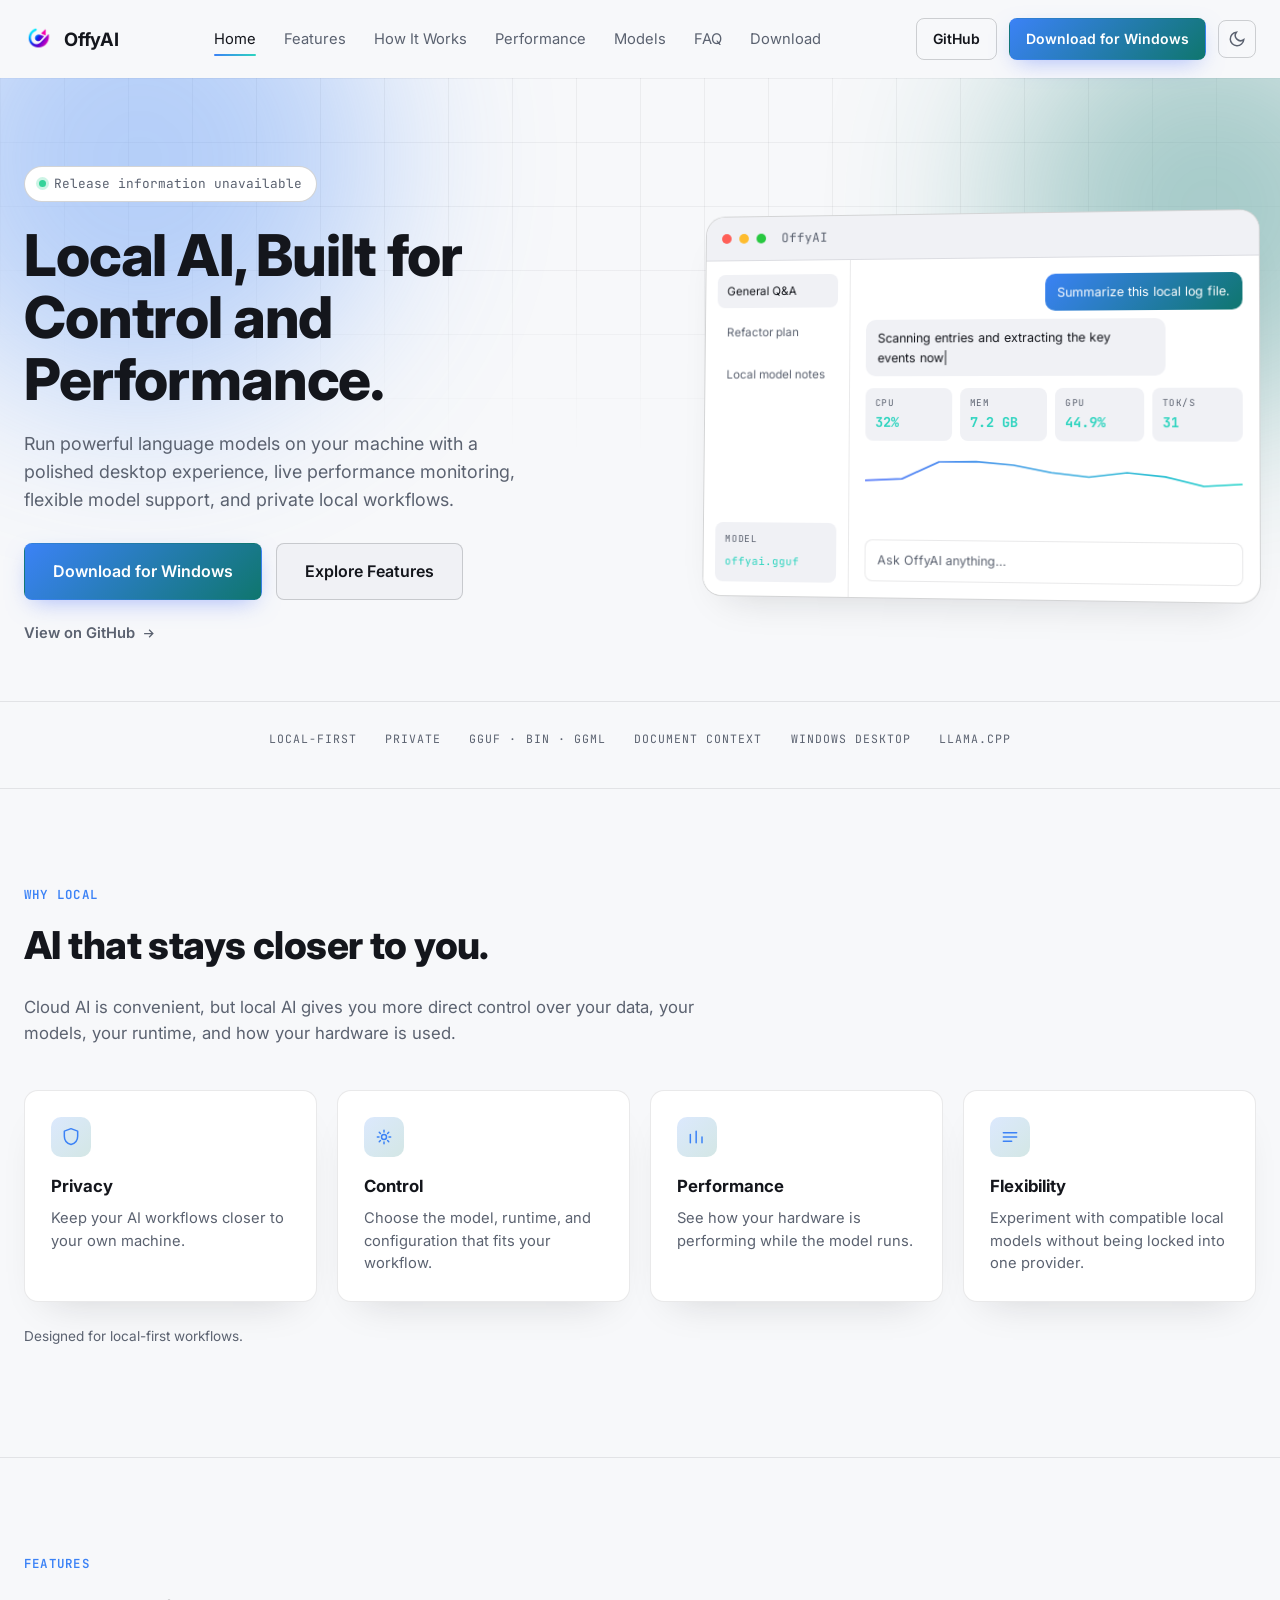
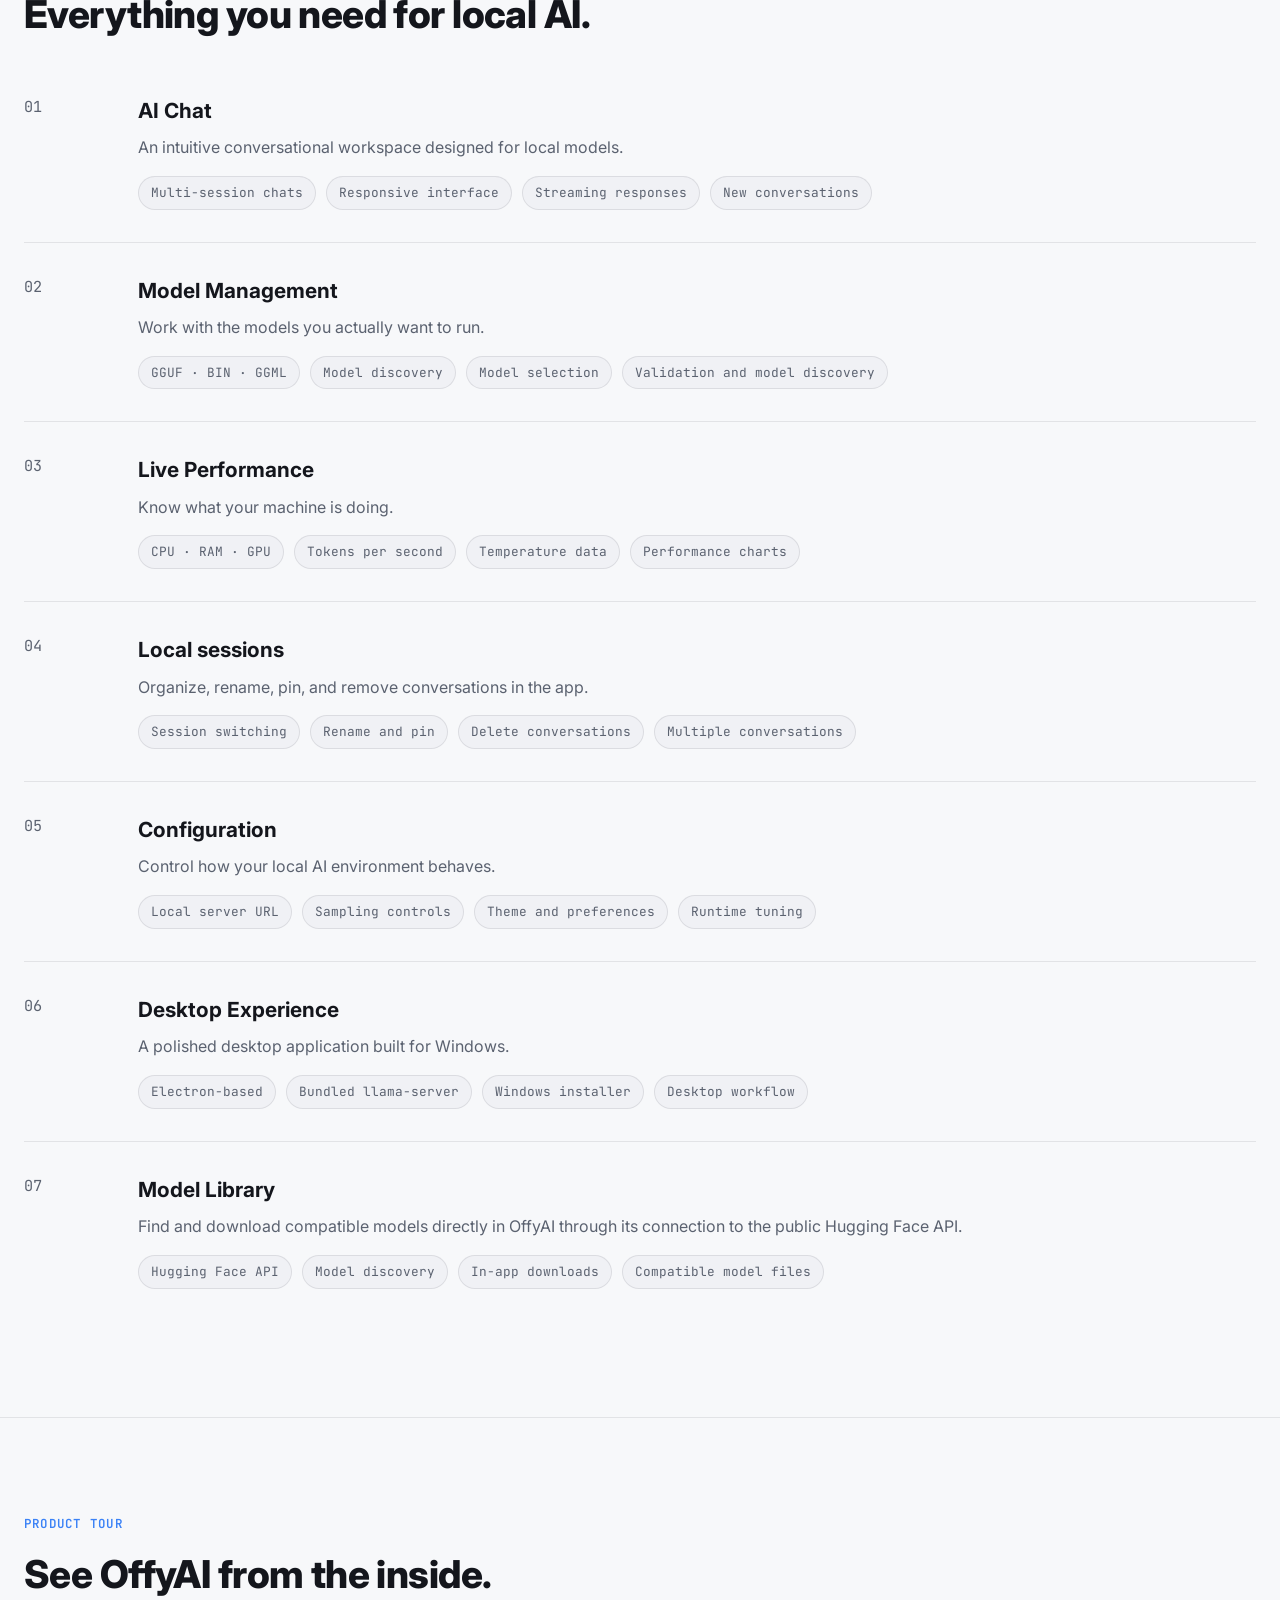
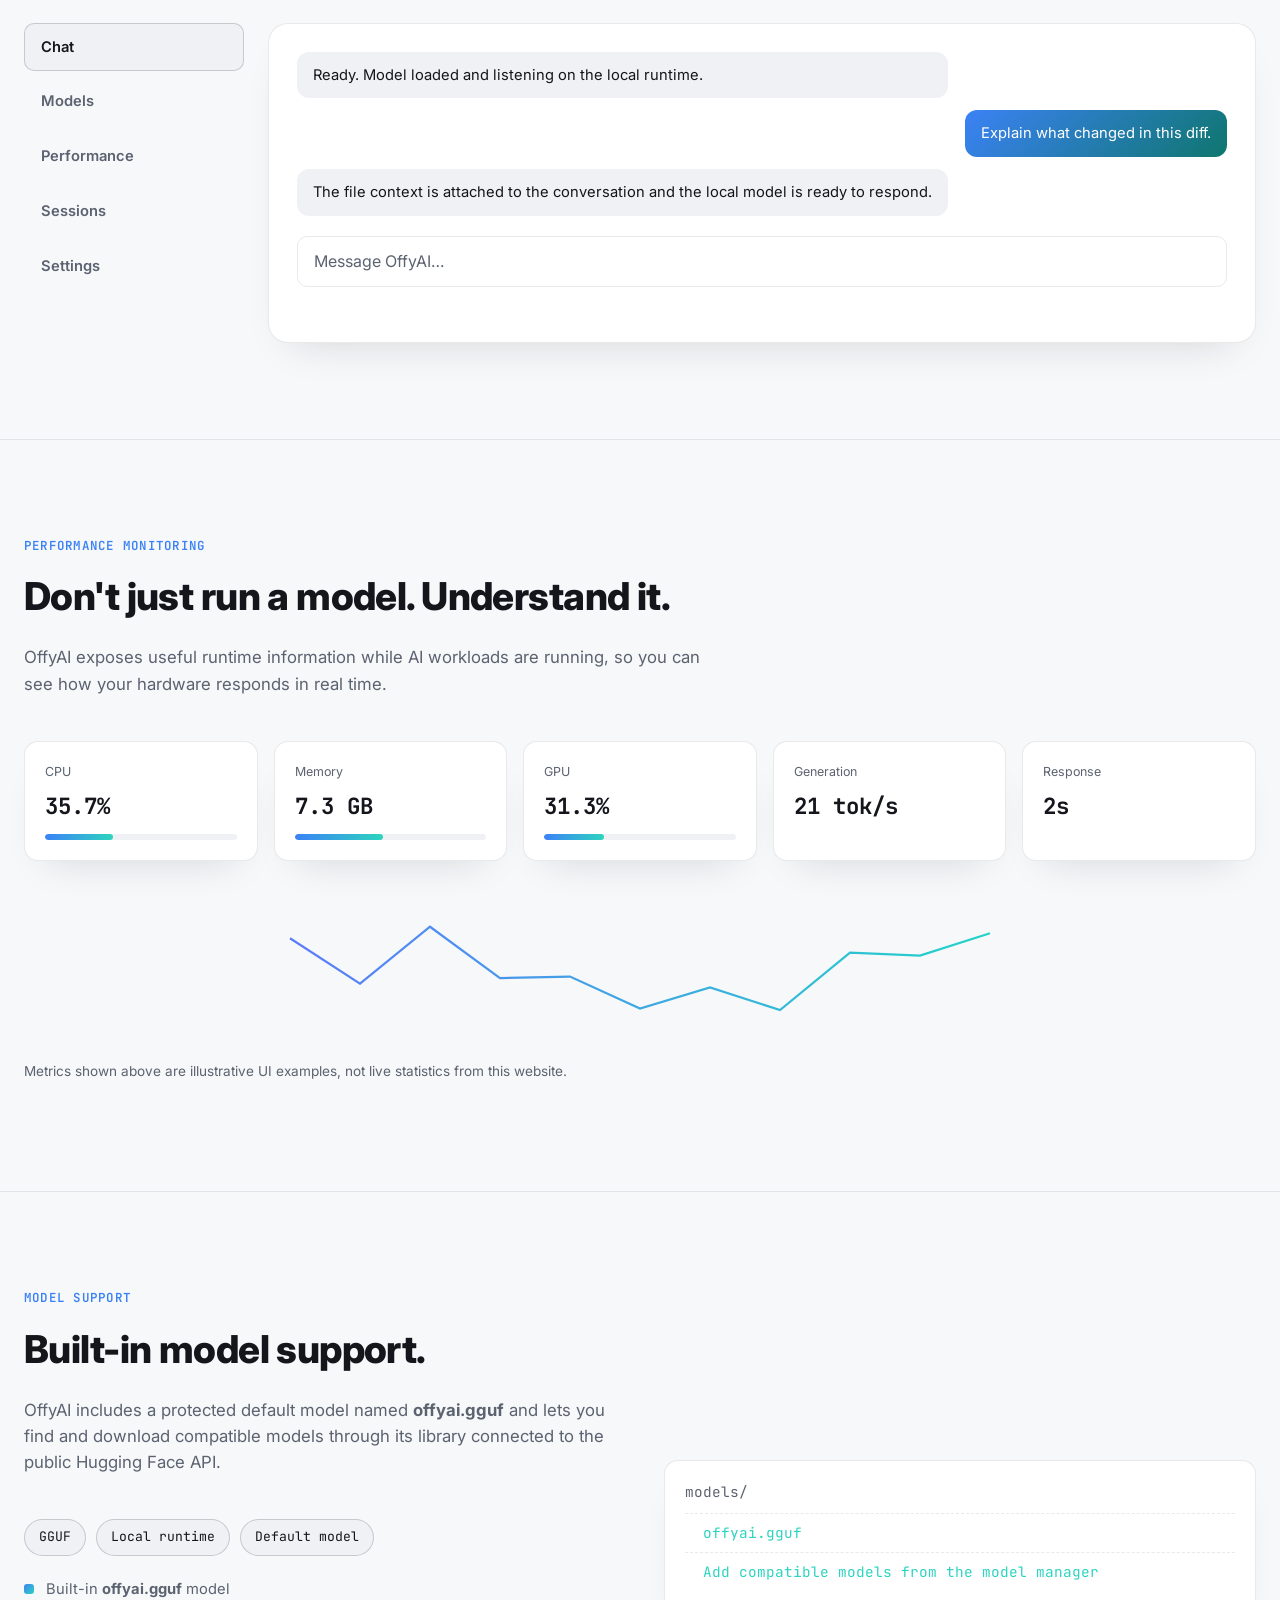
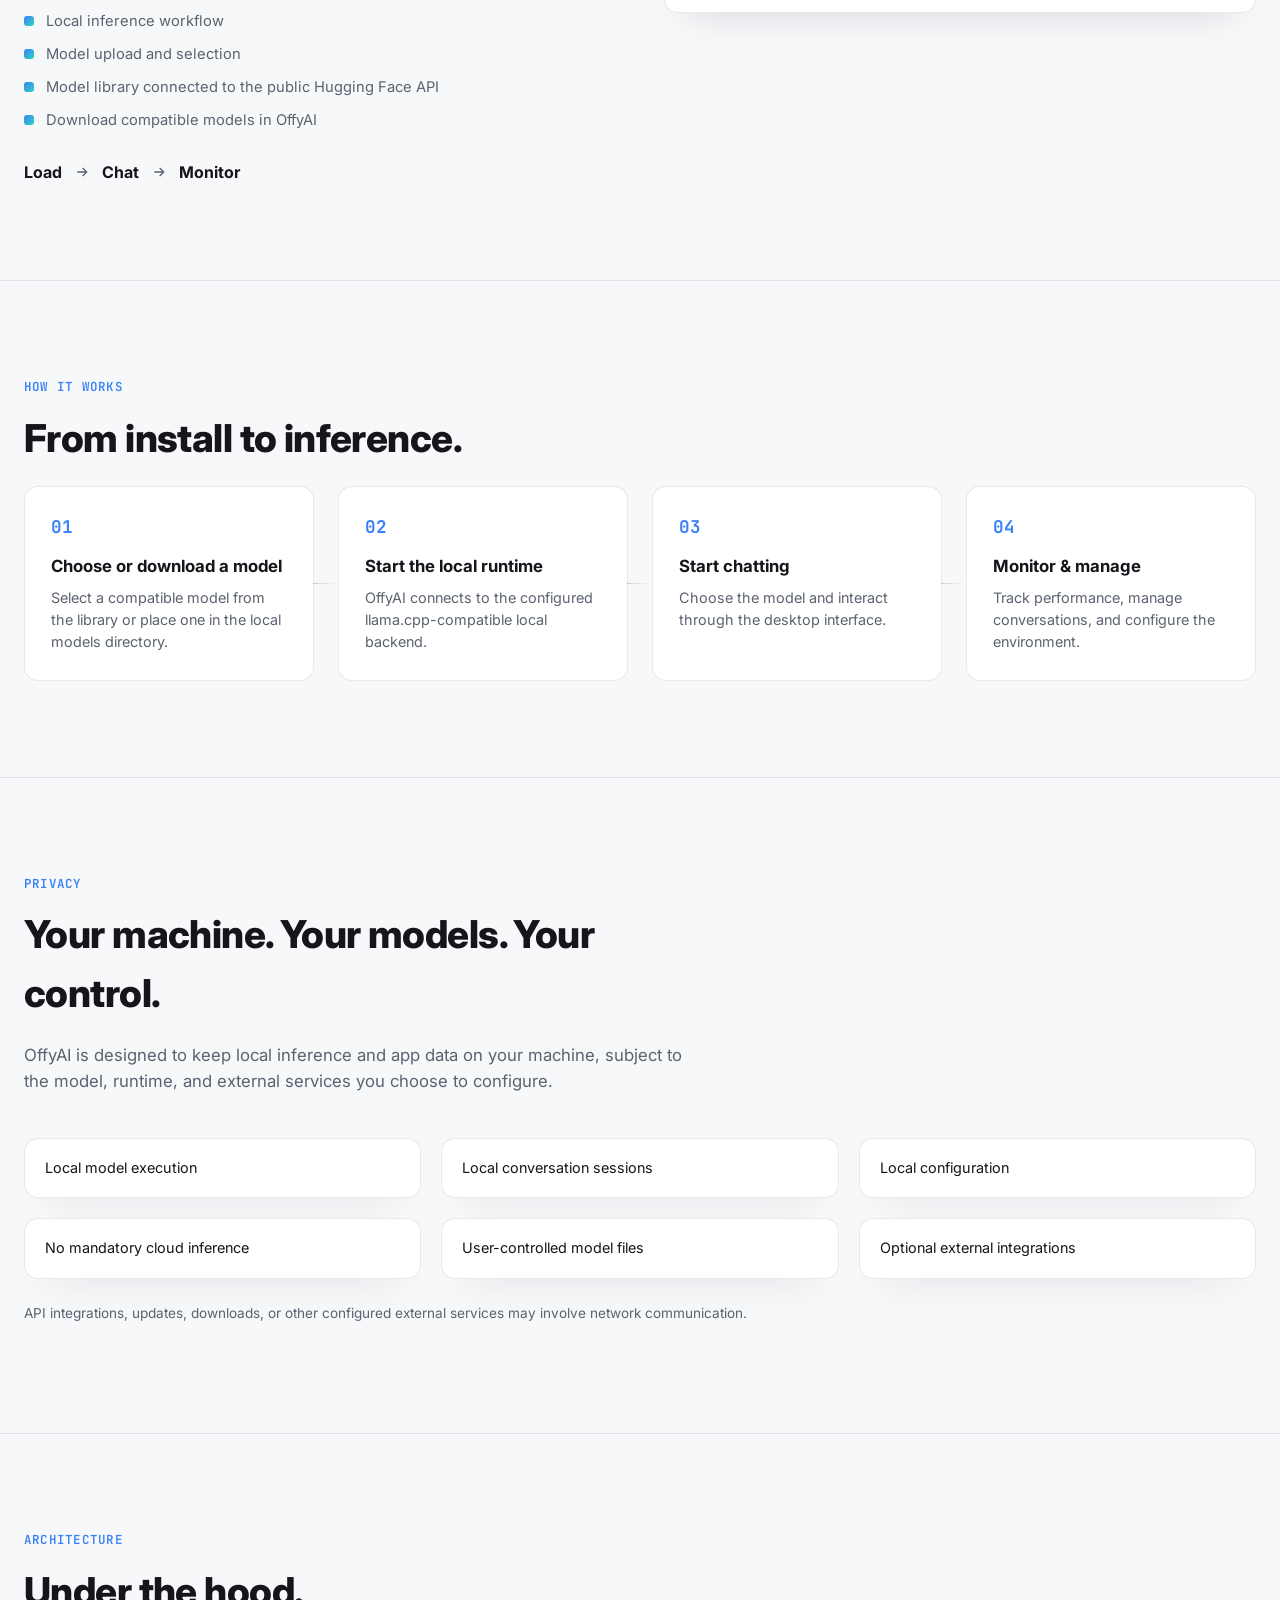
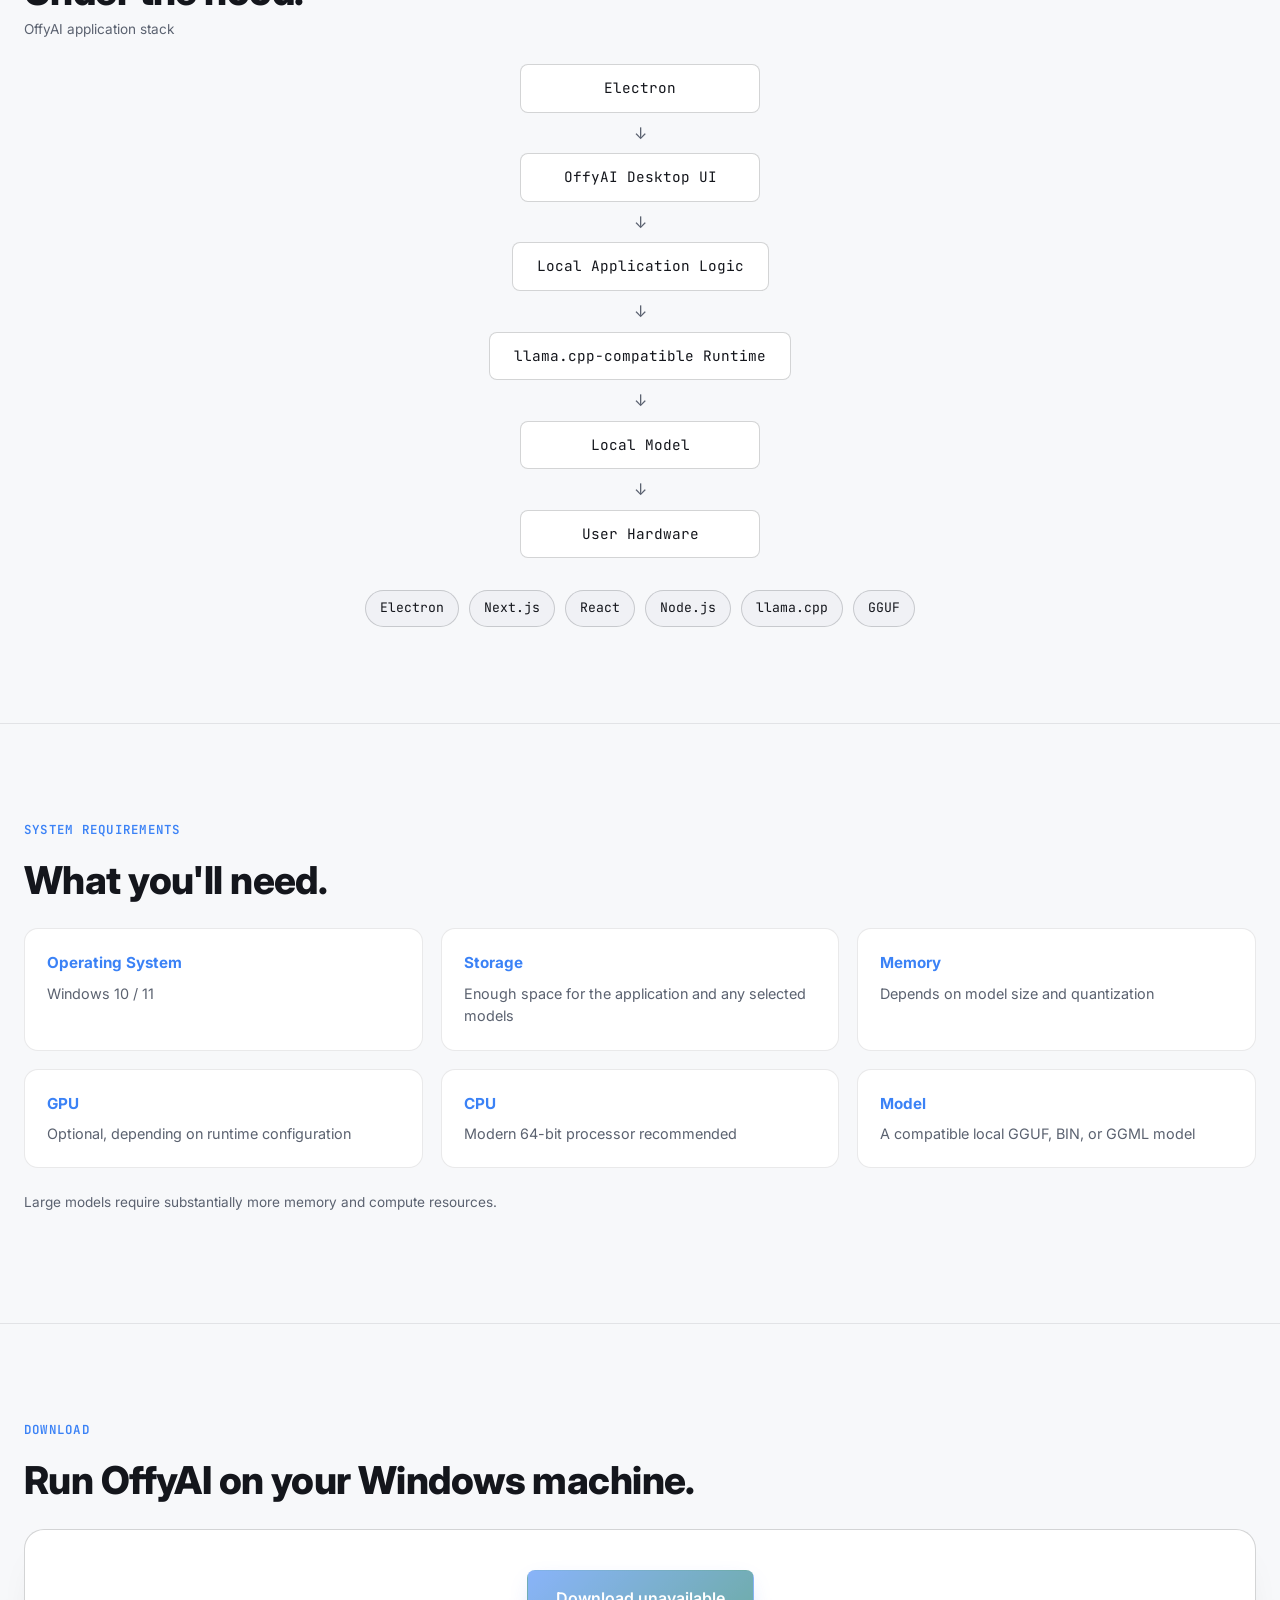
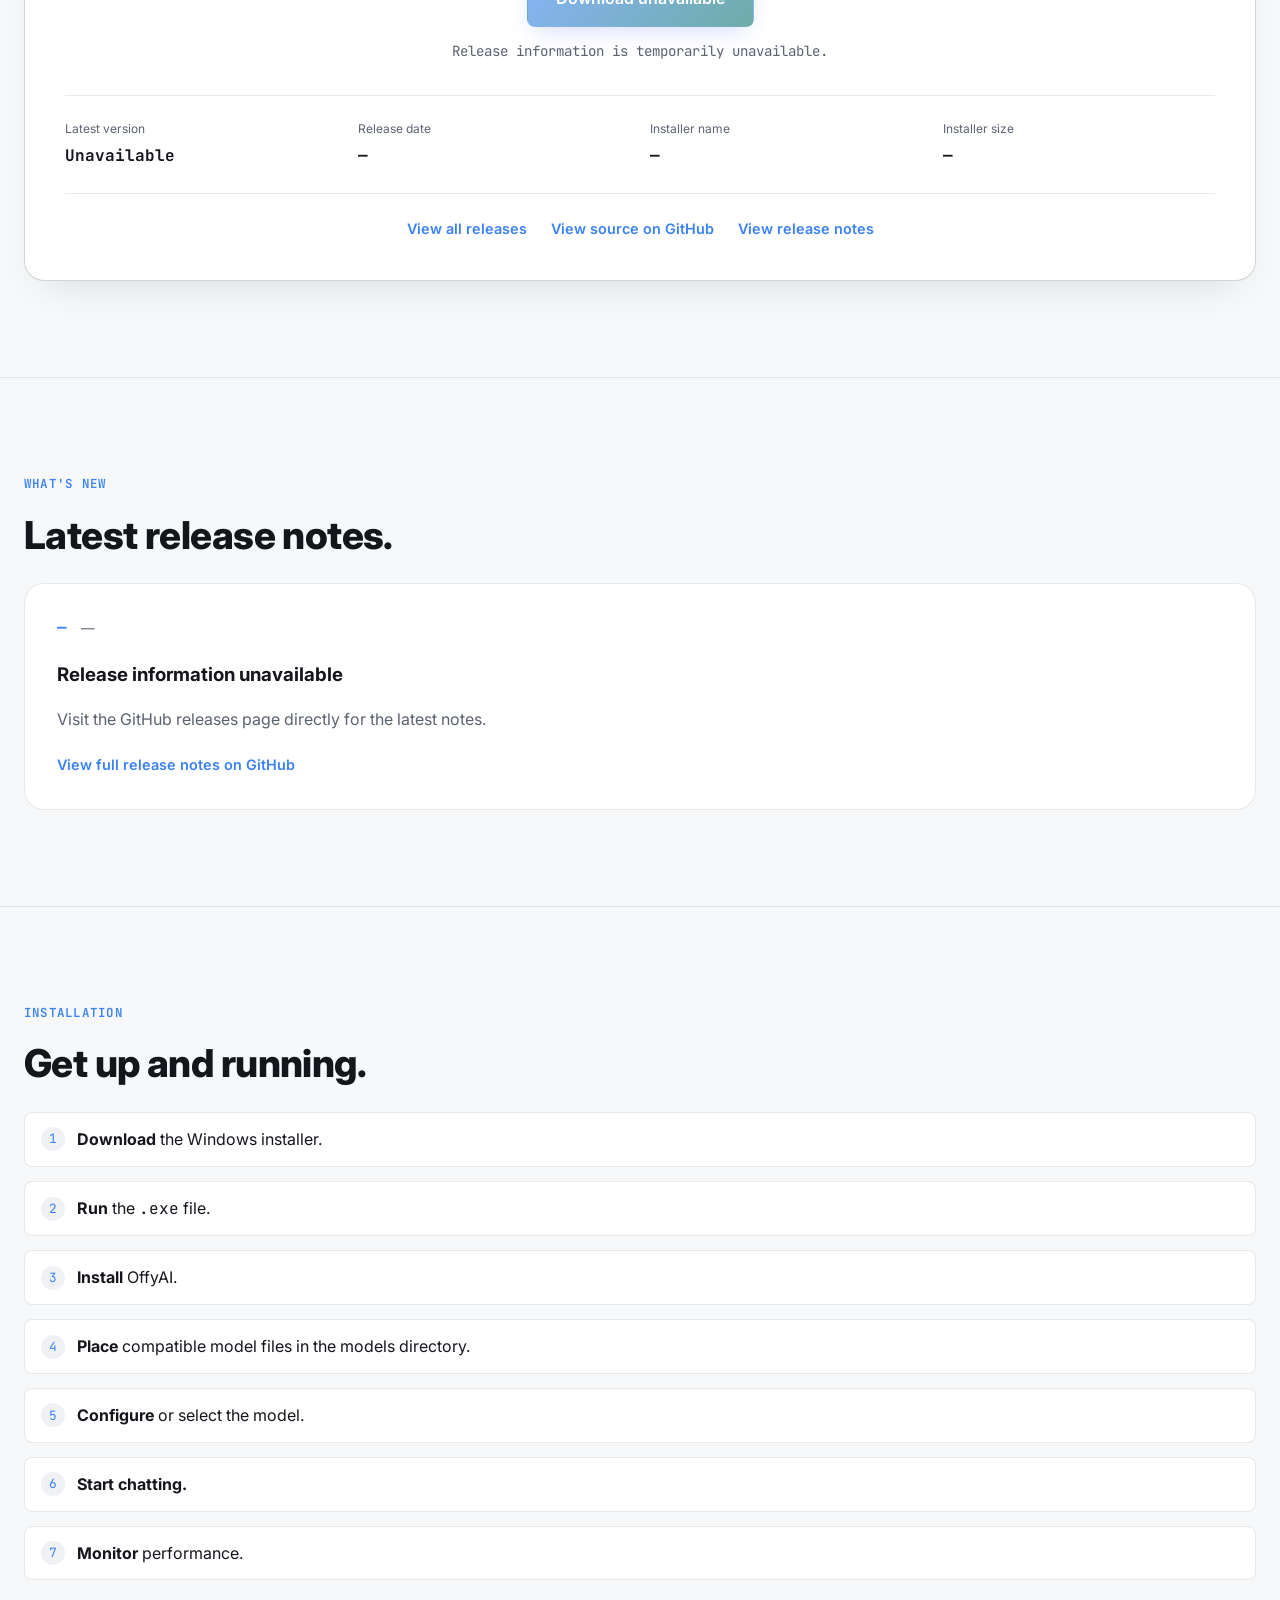
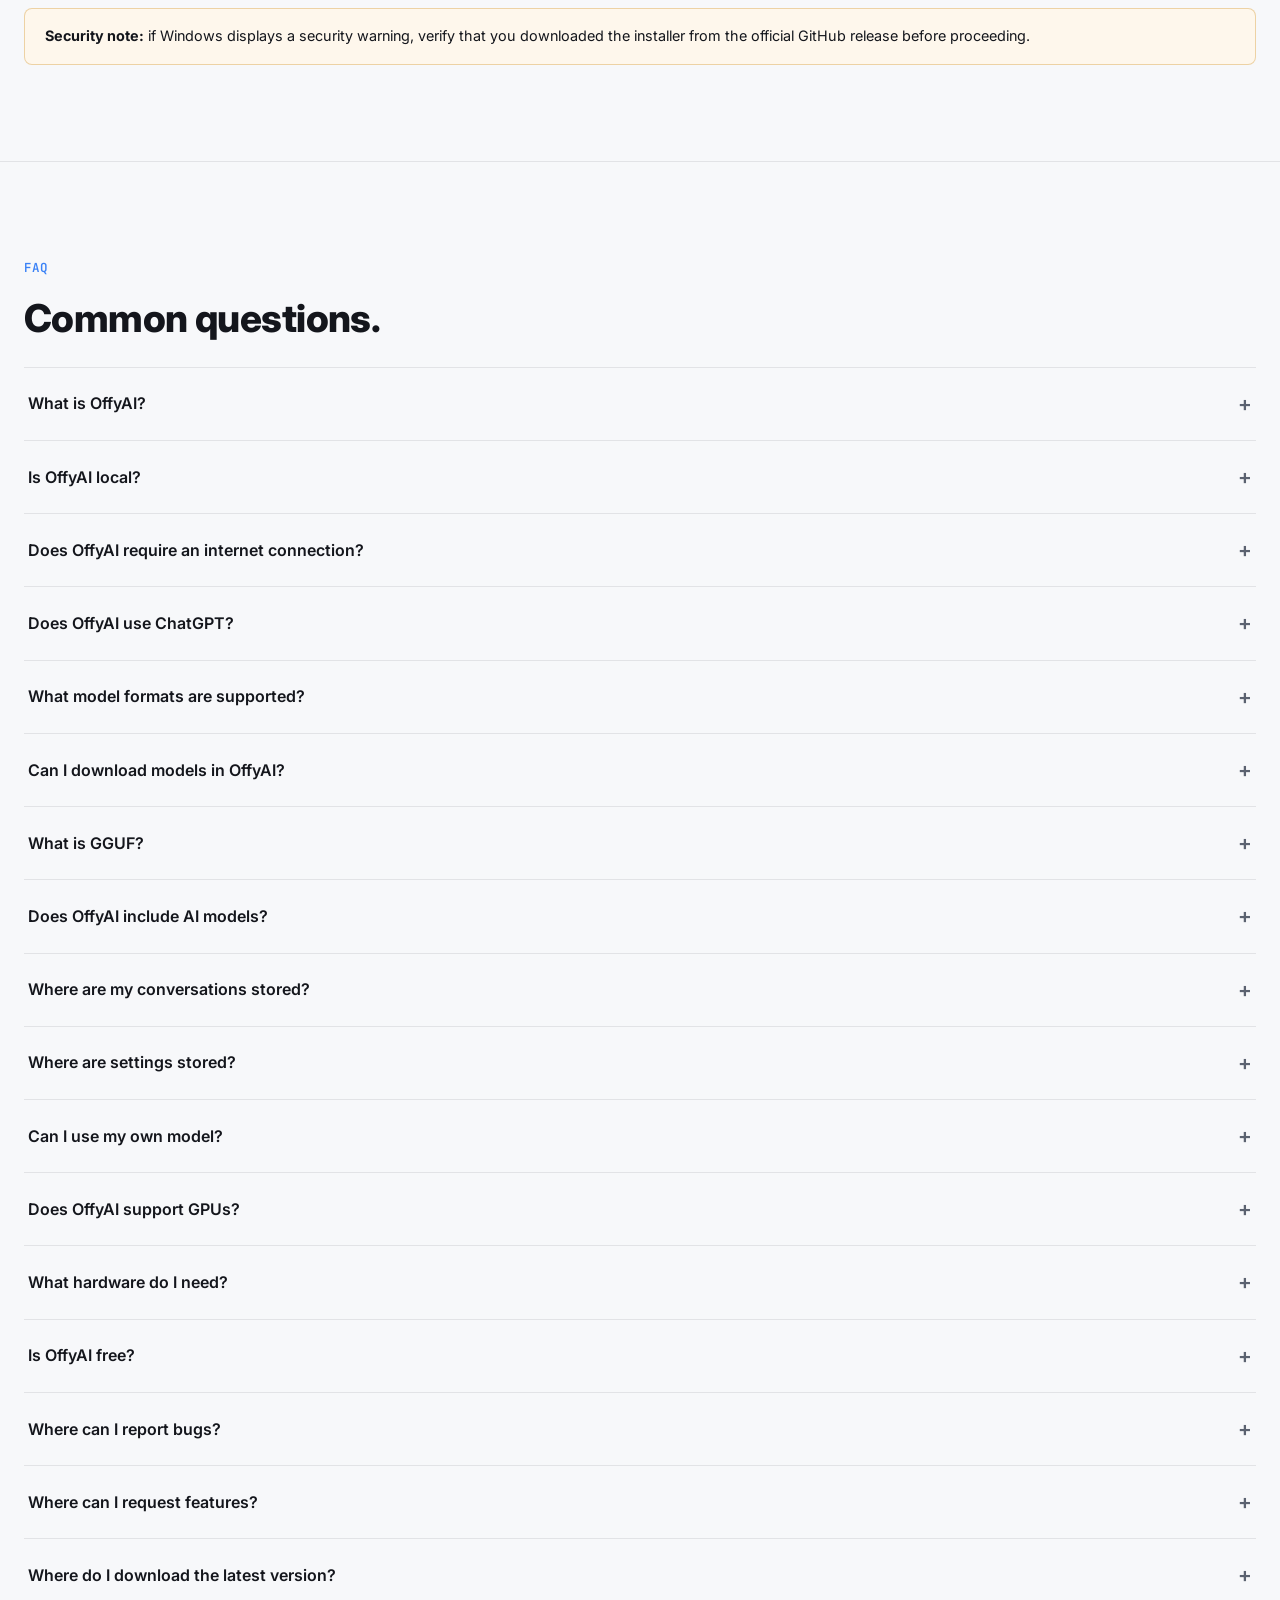
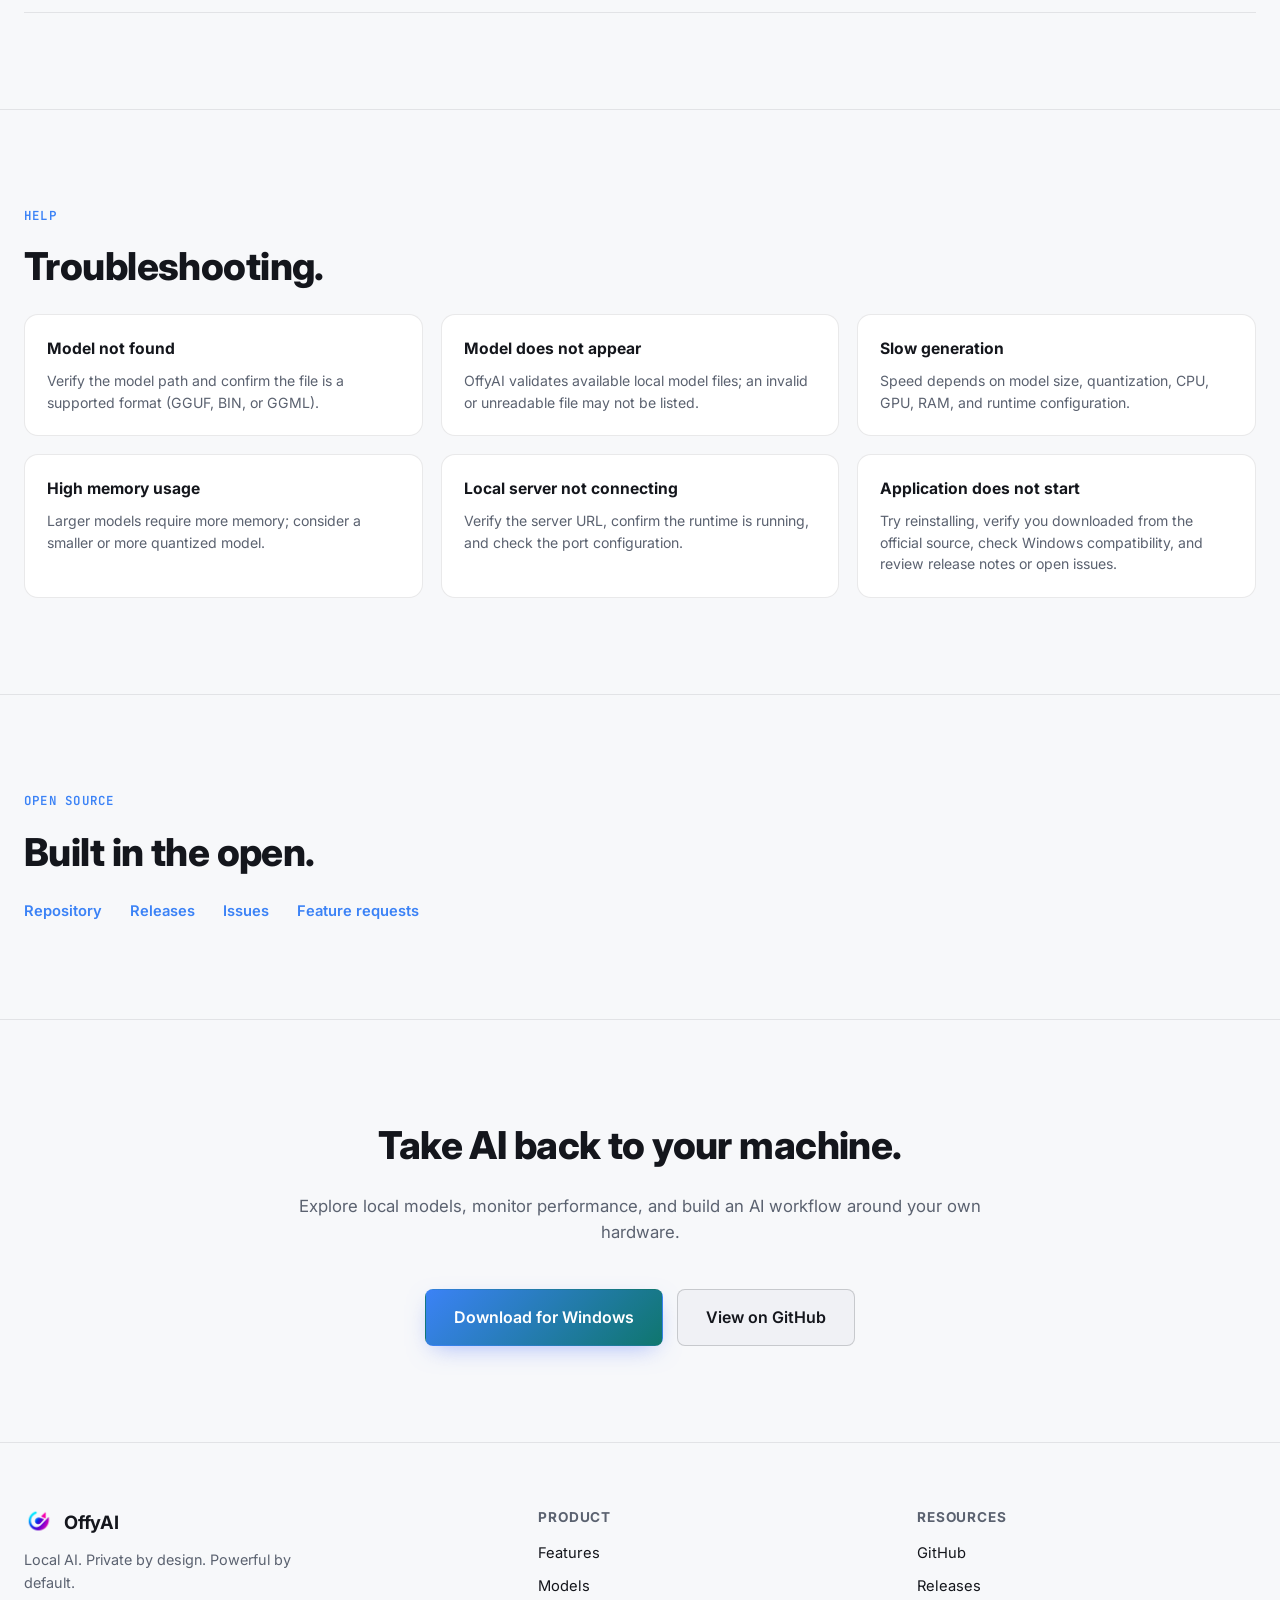
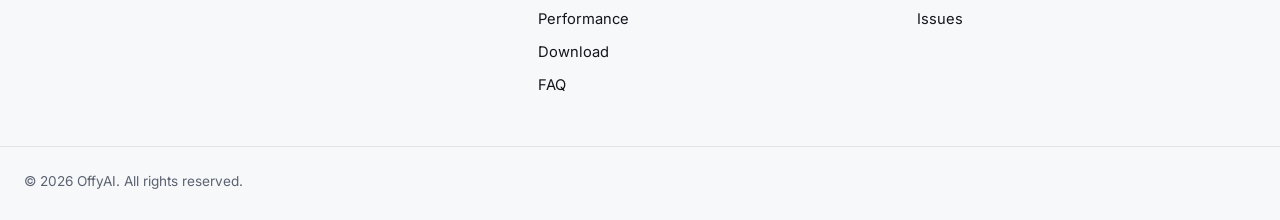
==== index.html @ cd6a5b53 "final commit for v1.1.1" ====
<!DOCTYPE html>
<html lang="en">
<head>
<meta charset="UTF-8">
<meta name="viewport" content="width=device-width, initial-scale=1.0">
<title>OffyAI 1.1.1 — Local AI Desktop App for Windows</title>
<meta name="description" content="OffyAI 1.1.1 is a local-first Windows desktop app for chatting with compatible local models, downloading models through its library connected to the public Hugging Face API, and monitoring hardware performance.">
<meta name="keywords" content="OffyAI, local AI desktop app, Windows AI assistant, local LLM, GGUF models, llama.cpp desktop app, offline AI assistant, private AI assistant, run LLM locally, local ChatGPT alternative, AI model manager, local AI assistant">
<meta name="author" content="OffyAI">
<meta name="robots" content="index, follow">
<link rel="canonical" href="https://bharat-poojari.github.io/offyai/">
<meta name="theme-color" content="#0a0b0f">
<link rel="icon" type="image/png" href="offyai.png">

<meta property="og:title" content="OffyAI 1.1.1 — Local AI Desktop App for Windows">
<meta property="og:description" content="Chat with compatible local models, manage model files, add document context, and monitor your hardware from a focused Windows desktop app.">
<meta property="og:type" content="website">
<meta property="og:url" content="https://bharat-poojari.github.io/offyai/">
<meta property="og:image" content="https://bharat-poojari.github.io/offyai/assets/images/og-image.svg">

<meta name="twitter:card" content="summary_large_image">
<meta name="twitter:title" content="OffyAI — Local AI Desktop Assistant for Windows">
<meta name="twitter:description" content="Run compatible language models locally with a polished chat interface, model management, and live performance monitoring.">
<meta name="twitter:image" content="https://bharat-poojari.github.io/offyai/assets/images/og-image.svg">

<link rel="icon" type="image/png" href="offyai.png">
<link rel="manifest" href="site.webmanifest">

<link rel="preconnect" href="https://fonts.googleapis.com">
<link rel="preconnect" href="https://fonts.gstatic.com" crossorigin>
<link href="https://fonts.googleapis.com/css2?family=Inter:wght@400;500;600;700;800&family=JetBrains+Mono:wght@400;500;600&display=swap" rel="stylesheet">

<link rel="stylesheet" href="assets/css/style.css">
<link rel="stylesheet" href="assets/css/responsive.css">

<script type="application/ld+json">
{
  "@context": "https://schema.org",
  "@type": "SoftwareApplication",
  "name": "OffyAI",
  "description": "OffyAI 1.1.1 is a local-first Windows desktop application for chatting with compatible local models, downloading models through its library connected to the public Hugging Face API, managing model files, and monitoring hardware performance.",
  "operatingSystem": "Windows 10, Windows 11",
  "applicationCategory": "DeveloperApplication",
  "url": "https://bharat-poojari.github.io/offyai/",
  "downloadUrl": "https://github.com/bharat-poojari/offyai/releases/latest",
  "author": {
    "@type": "Organization",
    "name": "OffyAI"
  }
}
</script>
<script type="application/ld+json">
{
  "@context": "https://schema.org",
  "@type": "WebSite",
  "name": "OffyAI",
  "url": "https://bharat-poojari.github.io/offyai/"
}
</script>
<script type="application/ld+json">
{
  "@context": "https://schema.org",
  "@type": "Organization",
  "name": "OffyAI",
  "url": "https://bharat-poojari.github.io/offyai/"
}
</script>
<script type="application/ld+json">
{
  "@context": "https://schema.org",
  "@type": "FAQPage",
  "mainEntity": [
    {"@type":"Question","name":"What is OffyAI?","acceptedAnswer":{"@type":"Answer","text":"OffyAI is a Windows desktop application that provides a polished, ChatGPT-like interface for running compatible language models on your own machine."}},
    {"@type":"Question","name":"Is OffyAI local?","acceptedAnswer":{"@type":"Answer","text":"Yes. OffyAI is designed around local-first workflows where model execution and application data run on your machine, using a llama.cpp-compatible local runtime."}},
    {"@type":"Question","name":"What model formats are supported?","acceptedAnswer":{"@type":"Answer","text":"OffyAI works with GGUF, BIN, and GGML model files, subject to llama.cpp compatibility."}},
    {"@type":"Question","name":"Can I download models in OffyAI?","acceptedAnswer":{"@type":"Answer","text":"Yes. OffyAI includes a model library connected to the public Hugging Face API, allowing you to find and download compatible models for local use."}}
  ]
}
</script>
</head>
<body>
<a class="skip-link" href="#main">Skip to content</a>

<header class="site-header" id="site-header">
  <nav class="navbar" aria-label="Primary">
    <a href="#home" class="brand" aria-label="OffyAI home">
      <img class="brand-mark" src="offyai.png" alt="OffyAI logo" width="30" height="30">
      <span class="brand-name">OffyAI</span>
    </a>

    <ul class="nav-menu" id="navMenu">
      <li><a href="#home" class="nav-link">Home</a></li>
      <li><a href="#features" class="nav-link">Features</a></li>
      <li><a href="#how-it-works" class="nav-link">How It Works</a></li>
      <li><a href="#performance" class="nav-link">Performance</a></li>
      <li><a href="#models" class="nav-link">Models</a></li>
      <li><a href="#faq" class="nav-link">FAQ</a></li>
      <li><a href="#download" class="nav-link">Download</a></li>
      <li class="nav-menu-mobile-actions">
        <a href="#" data-github-link="repository" class="btn btn-ghost btn-small" rel="noopener noreferrer" target="_blank">GitHub</a>
        <a href="#download" class="btn btn-primary btn-small">Download for Windows</a>
      </li>
    </ul>

    <div class="nav-actions">
      <button class="theme-toggle" id="themeToggle" aria-label="Toggle light and dark theme">
        <svg class="icon-sun" viewBox="0 0 24 24" aria-hidden="true"><circle cx="12" cy="12" r="4"/><path d="M12 2v2M12 20v2M4.9 4.9l1.4 1.4M17.7 17.7l1.4 1.4M2 12h2M20 12h2M4.9 19.1l1.4-1.4M17.7 6.3l1.4-1.4"/></svg>
        <svg class="icon-moon" viewBox="0 0 24 24" aria-hidden="true"><path d="M21 12.8A9 9 0 1 1 11.2 3 7 7 0 0 0 21 12.8Z"/></svg>
      </button>
      <a href="#" data-github-link="repository" class="btn btn-ghost btn-small nav-github" rel="noopener noreferrer" target="_blank">GitHub</a>
      <a href="#download" class="btn btn-primary btn-small">Download for Windows</a>
    </div>

    <button class="nav-toggle" id="navToggle" aria-expanded="false" aria-controls="navMenu" aria-label="Toggle menu">
      <span></span><span></span><span></span>
    </button>
  </nav>
</header>

<main id="main">

  <!-- HERO -->
  <section class="hero" id="home">
    <div class="hero-bg" aria-hidden="true">
      <div class="grid-overlay"></div>
      <div class="glow glow-1"></div>
      <div class="glow glow-2"></div>
    </div>
    <div class="container hero-inner">
      <div class="hero-copy">
        <a href="#" data-github-link="latestRelease" class="release-badge" id="releaseBadge" rel="noopener noreferrer" target="_blank">
          <span class="dot" aria-hidden="true"></span>
          <span id="releaseBadgeText">Checking latest release…</span>
        </a>
        <h1 class="hero-title">Local AI, Built for Control and Performance.</h1>
        <p class="hero-sub">Run powerful language models on your machine with a polished desktop experience, live performance monitoring, flexible model support, and private local workflows.</p>
        <div class="hero-actions">
          <a href="#download" class="btn btn-primary btn-large">Download for Windows</a>
          <a href="#features" class="btn btn-secondary btn-large">Explore Features</a>
        </div>
        <a href="#" data-github-link="repository" class="hero-github-link" rel="noopener noreferrer" target="_blank">
          View on GitHub
          <svg viewBox="0 0 24 24" aria-hidden="true"><path d="M5 12h14M13 6l6 6-6 6"/></svg>
        </a>
      </div>

      <div class="hero-mockup" aria-hidden="true">
        <div class="mockup-window">
          <div class="mockup-titlebar">
            <span class="dot red"></span><span class="dot yellow"></span><span class="dot green"></span>
            <span class="mockup-title">OffyAI</span>
          </div>
          <div class="mockup-body">
            <aside class="mockup-sidebar">
              <div class="mockup-session active">General Q&amp;A</div>
              <div class="mockup-session">Refactor plan</div>
              <div class="mockup-session">Local model notes</div>
              <div class="mockup-model-select">
                <span class="mockup-label">MODEL</span>
                <span class="mockup-model-name">offyai.gguf</span>
              </div>
            </aside>
            <div class="mockup-main">
              <div class="mockup-messages">
                <div class="mockup-msg user">Summarize this local log file.</div>
                <div class="mockup-msg ai" id="mockupTyping">Scanning entries and extracting the key events now<span class="cursor">|</span></div>
              </div>
              <div class="mockup-metrics">
                <div class="metric"><span class="metric-label">CPU</span><span class="metric-value" id="mCpu">41%</span></div>
                <div class="metric"><span class="metric-label">MEM</span><span class="metric-value" id="mMem">6.7 GB</span></div>
                <div class="metric"><span class="metric-label">GPU</span><span class="metric-value" id="mGpu">36%</span></div>
                <div class="metric"><span class="metric-label">TOK/S</span><span class="metric-value" id="mTok">27.9</span></div>
              </div>
              <svg class="mockup-chart" viewBox="0 0 300 60" preserveAspectRatio="none">
                <polyline id="mockupPolyline" fill="none" stroke="url(#chartGrad)" stroke-width="2" points="0,40 30,32 60,38 90,20 120,28 150,15 180,24 210,12 240,20 270,10 300,18"/>
                <defs>
                  <linearGradient id="chartGrad" x1="0" y1="0" x2="1" y2="0">
                    <stop offset="0%" stop-color="#5b7cfa"/>
                    <stop offset="100%" stop-color="#22d3c9"/>
                  </linearGradient>
                </defs>
              </svg>
              <div class="mockup-input">Ask OffyAI anything…</div>
            </div>
          </div>
        </div>
      </div>
    </div>

    <div class="container trust-strip">
      <span class="trust-item">LOCAL-FIRST</span>
      <span class="trust-item">PRIVATE</span>
      <span class="trust-item">GGUF · BIN · GGML</span>
      <span class="trust-item">DOCUMENT CONTEXT</span>
      <span class="trust-item">WINDOWS DESKTOP</span>
      <span class="trust-item">LLAMA.CPP</span>
    </div>
  </section>

  <!-- WHY OFFYAI -->
  <section class="section why" id="why">
    <div class="container">
      <p class="eyebrow">Why local</p>
      <h2 class="section-title">AI that stays closer to you.</h2>
      <p class="section-lead">Cloud AI is convenient, but local AI gives you more direct control over your data, your models, your runtime, and how your hardware is used.</p>
      <div class="card-grid why-grid">
        <article class="card">
          <div class="card-icon">
            <svg viewBox="0 0 24 24" aria-hidden="true"><path d="M12 2 4 5v6c0 5 3.4 8.7 8 10 4.6-1.3 8-5 8-10V5l-8-3Z"/></svg>
          </div>
          <h3>Privacy</h3>
          <p>Keep your AI workflows closer to your own machine.</p>
        </article>
        <article class="card">
          <div class="card-icon">
            <svg viewBox="0 0 24 24" aria-hidden="true"><circle cx="12" cy="12" r="3"/><path d="M12 4v2M12 18v2M4 12h2M18 12h2M6.3 6.3l1.4 1.4M16.3 16.3l1.4 1.4M17.7 6.3l-1.4 1.4M7.7 16.3l-1.4 1.4"/></svg>
          </div>
          <h3>Control</h3>
          <p>Choose the model, runtime, and configuration that fits your workflow.</p>
        </article>
        <article class="card">
          <div class="card-icon">
            <svg viewBox="0 0 24 24" aria-hidden="true"><path d="M4 19V9M11 19V5M18 19v-7"/></svg>
          </div>
          <h3>Performance</h3>
          <p>See how your hardware is performing while the model runs.</p>
        </article>
        <article class="card">
          <div class="card-icon">
            <svg viewBox="0 0 24 24" aria-hidden="true"><path d="M4 7h16M4 12h16M4 17h10"/></svg>
          </div>
          <h3>Flexibility</h3>
          <p>Experiment with compatible local models without being locked into one provider.</p>
        </article>
      </div>
      <p class="fine-note">Designed for local-first workflows.</p>
    </div>
  </section>

  <!-- FEATURES -->
  <section class="section" id="features">
    <div class="container">
      <p class="eyebrow">Features</p>
      <h2 class="section-title">Everything you need for local AI.</h2>

      <div class="feature-list">
        <article class="feature-row">
          <div class="feature-num">01</div>
          <div class="feature-body">
            <h3>AI Chat</h3>
            <p>An intuitive conversational workspace designed for local models.</p>
            <ul class="feature-tags">
              <li>Multi-session chats</li>
              <li>Responsive interface</li>
              <li>Streaming responses</li>
              <li>New conversations</li>
            </ul>
          </div>
        </article>

        <article class="feature-row">
          <div class="feature-num">02</div>
          <div class="feature-body">
            <h3>Model Management</h3>
            <p>Work with the models you actually want to run.</p>
            <ul class="feature-tags">
              <li>GGUF · BIN · GGML</li>
              <li>Model discovery</li>
              <li>Model selection</li>
              <li>Validation and model discovery</li>
            </ul>
          </div>
        </article>

        <article class="feature-row">
          <div class="feature-num">03</div>
          <div class="feature-body">
            <h3>Live Performance</h3>
            <p>Know what your machine is doing.</p>
            <ul class="feature-tags">
              <li>CPU · RAM · GPU</li>
              <li>Tokens per second</li>
              <li>Temperature data</li>
              <li>Performance charts</li>
            </ul>
          </div>
        </article>

        <article class="feature-row">
          <div class="feature-num">04</div>
          <div class="feature-body">
            <h3>Local sessions</h3>
            <p>Organize, rename, pin, and remove conversations in the app.</p>
            <ul class="feature-tags">
              <li>Session switching</li>
              <li>Rename and pin</li>
              <li>Delete conversations</li>
              <li>Multiple conversations</li>
            </ul>
          </div>
        </article>

        <article class="feature-row">
          <div class="feature-num">05</div>
          <div class="feature-body">
            <h3>Configuration</h3>
            <p>Control how your local AI environment behaves.</p>
            <ul class="feature-tags">
              <li>Local server URL</li>
              <li>Sampling controls</li>
              <li>Theme and preferences</li>
              <li>Runtime tuning</li>
            </ul>
          </div>
        </article>

        <article class="feature-row">
          <div class="feature-num">06</div>
          <div class="feature-body">
            <h3>Desktop Experience</h3>
            <p>A polished desktop application built for Windows.</p>
            <ul class="feature-tags">
              <li>Electron-based</li>
              <li>Bundled llama-server</li>
              <li>Windows installer</li>
              <li>Desktop workflow</li>
            </ul>
          </div>
        </article>

        <article class="feature-row">
          <div class="feature-num">07</div>
          <div class="feature-body">
            <h3>Model Library</h3>
            <p>Find and download compatible models directly in OffyAI through its connection to the public Hugging Face API.</p>
            <ul class="feature-tags">
              <li>Hugging Face API</li>
              <li>Model discovery</li>
              <li>In-app downloads</li>
              <li>Compatible model files</li>
            </ul>
          </div>
        </article>
      </div>
    </div>
  </section>

  <!-- INTERACTIVE SHOWCASE -->
  <section class="section showcase-section" id="showcase">
    <div class="container">
      <p class="eyebrow">Product tour</p>
      <h2 class="section-title">See OffyAI from the inside.</h2>
      <div class="showcase">
        <div class="showcase-tabs" role="tablist" aria-label="OffyAI interface preview">
          <button class="showcase-tab active" role="tab" aria-selected="true" data-panel="chat">Chat</button>
          <button class="showcase-tab" role="tab" aria-selected="false" data-panel="models">Models</button>
          <button class="showcase-tab" role="tab" aria-selected="false" data-panel="performance">Performance</button>
          <button class="showcase-tab" role="tab" aria-selected="false" data-panel="sessions">Sessions</button>
          <button class="showcase-tab" role="tab" aria-selected="false" data-panel="settings">Settings</button>
        </div>
        <div class="showcase-panel-wrap">
          <div class="showcase-panel active" data-panel="chat" role="tabpanel">
            <div class="panel-chat">
              <div class="panel-msg ai">Ready. Model loaded and listening on the local runtime.</div>
              <div class="panel-msg user">Explain what changed in this diff.</div>
              <div class="panel-msg ai">The file context is attached to the conversation and the local model is ready to respond.</div>
              <div class="panel-input">Message OffyAI…</div>
            </div>
          </div>
          <div class="showcase-panel" data-panel="models" role="tabpanel" hidden>
            <div class="panel-models">
              <div class="model-row active"><span>offyai.gguf</span><span class="model-tag">Active</span></div>
              <div class="model-row"><span>Add compatible local models</span><span class="model-tag muted">Optional</span></div>
              <div class="model-row"><span>Local runtime ready</span><span class="model-tag muted">Ready</span></div>
            </div>
          </div>
          <div class="showcase-panel" data-panel="performance" role="tabpanel" hidden>
            <div class="panel-performance">
              <div class="perf-tile"><span>CPU</span><strong>42%</strong></div>
              <div class="perf-tile"><span>Memory</span><strong>6.8 GB</strong></div>
              <div class="perf-tile"><span>GPU</span><strong>37%</strong></div>
              <div class="perf-tile"><span>Tokens/s</span><strong>28.4</strong></div>
            </div>
          </div>
          <div class="showcase-panel" data-panel="sessions" role="tabpanel" hidden>
            <div class="panel-sessions">
              <div class="session-item">General Q&amp;A <span>Today</span></div>
              <div class="session-item">Refactor plan <span>Yesterday</span></div>
              <div class="session-item">Local model notes <span>3 days ago</span></div>
              <div class="session-item">Draft outline <span>Last week</span></div>
            </div>
          </div>
          <div class="showcase-panel" data-panel="settings" role="tabpanel" hidden>
            <div class="panel-settings">
              <div class="setting-row"><span>Local server URL</span><code>http://localhost:8080</code></div>
              <div class="setting-row"><span>Theme</span><code>Dark</code></div>
              <div class="setting-row"><span>Context size</span><code>4096</code></div>
              <div class="setting-row"><span>Streaming</span><code>Enabled</code></div>
            </div>
          </div>
        </div>
      </div>
    </div>
  </section>

  <!-- PERFORMANCE MONITORING -->
  <section class="section perf-section" id="performance">
    <div class="container">
      <p class="eyebrow">Performance monitoring</p>
      <h2 class="section-title">Don't just run a model. Understand it.</h2>
      <p class="section-lead">OffyAI exposes useful runtime information while AI workloads are running, so you can see how your hardware responds in real time.</p>

      <div class="perf-dashboard">
        <div class="perf-card">
          <span class="perf-label">CPU</span>
          <span class="perf-value" data-metric="cpu">42%</span>
          <div class="perf-bar"><div class="perf-bar-fill" data-fill="cpu" style="width:42%"></div></div>
        </div>
        <div class="perf-card">
          <span class="perf-label">Memory</span>
          <span class="perf-value" data-metric="mem">6.8 GB</span>
          <div class="perf-bar"><div class="perf-bar-fill" data-fill="mem" style="width:55%"></div></div>
        </div>
        <div class="perf-card">
          <span class="perf-label">GPU</span>
          <span class="perf-value" data-metric="gpu">37%</span>
          <div class="perf-bar"><div class="perf-bar-fill" data-fill="gpu" style="width:37%"></div></div>
        </div>
        <div class="perf-card">
          <span class="perf-label">Generation</span>
          <span class="perf-value" data-metric="tok">28.4 tok/s</span>
        </div>
        <div class="perf-card">
          <span class="perf-label">Response</span>
          <span class="perf-value" data-metric="resp">1.8s</span>
        </div>
      </div>

      <svg class="perf-chart" viewBox="0 0 800 160" role="img" aria-label="Illustrative tokens-per-second chart">
        <polyline id="perfChartLine" fill="none" stroke="url(#perfGrad)" stroke-width="2.5"
          points="0,120 80,100 160,110 240,70 320,90 400,55 480,75 560,40 640,60 720,30 800,45"/>
        <defs>
          <linearGradient id="perfGrad" x1="0" y1="0" x2="1" y2="0">
            <stop offset="0%" stop-color="#5b7cfa"/>
            <stop offset="100%" stop-color="#22d3c9"/>
          </linearGradient>
        </defs>
      </svg>
      <p class="fine-note">Metrics shown above are illustrative UI examples, not live statistics from this website.</p>
    </div>
  </section>

  <!-- MODEL SUPPORT -->
  <section class="section" id="models">
    <div class="container models-grid">
      <div>
        <p class="eyebrow">Model support</p>
        <h2 class="section-title">Built-in model support.</h2>
        <p class="section-lead">OffyAI includes a protected default model named <strong>offyai.gguf</strong> and lets you find and download compatible models through its library connected to the public Hugging Face API.</p>
        <div class="format-chips">
          <span class="chip">GGUF</span>
          <span class="chip">Local runtime</span>
          <span class="chip">Default model</span>
        </div>
        <ul class="checklist">
          <li>Built-in <strong>offyai.gguf</strong> model</li>
          <li>Local inference workflow</li>
          <li>Model upload and selection</li>
          <li>Model library connected to the public Hugging Face API</li>
          <li>Download compatible models in OffyAI</li>
        </ul>
        <div class="flow-steps">
          <span>Load</span><svg viewBox="0 0 24 24" aria-hidden="true"><path d="M5 12h14M13 6l6 6-6 6"/></svg>
          <span>Chat</span><svg viewBox="0 0 24 24" aria-hidden="true"><path d="M5 12h14M13 6l6 6-6 6"/></svg>
          <span>Monitor</span>
        </div>
      </div>
      <div class="model-dir" aria-hidden="true">
        <div class="model-dir-header">models/</div>
        <div class="model-dir-item active-model">offyai.gguf</div>
        <div class="model-dir-item muted">Add compatible models from the model manager</div>
      </div>
    </div>
  </section>

  <!-- HOW IT WORKS -->
  <section class="section" id="how-it-works">
    <div class="container">
      <p class="eyebrow">How it works</p>
      <h2 class="section-title">From install to inference.</h2>
      <ol class="timeline">
        <li class="timeline-step">
          <span class="timeline-num">01</span>
          <h3>Choose or download a model</h3>
          <p>Select a compatible model from the library or place one in the local models directory.</p>
        </li>
        <li class="timeline-step">
          <span class="timeline-num">02</span>
          <h3>Start the local runtime</h3>
          <p>OffyAI connects to the configured llama.cpp-compatible local backend.</p>
        </li>
        <li class="timeline-step">
          <span class="timeline-num">03</span>
          <h3>Start chatting</h3>
          <p>Choose the model and interact through the desktop interface.</p>
        </li>
        <li class="timeline-step">
          <span class="timeline-num">04</span>
          <h3>Monitor &amp; manage</h3>
          <p>Track performance, manage conversations, and configure the environment.</p>
        </li>
      </ol>
    </div>
  </section>

  <!-- PRIVACY -->
  <section class="section privacy-section" id="privacy">
    <div class="container">
      <p class="eyebrow">Privacy</p>
      <h2 class="section-title">Your machine. Your models. Your control.</h2>
      <p class="section-lead">OffyAI is designed to keep local inference and app data on your machine, subject to the model, runtime, and external services you choose to configure.</p>
      <div class="card-grid privacy-grid">
        <div class="card small"><p>Local model execution</p></div>
        <div class="card small"><p>Local conversation sessions</p></div>
        <div class="card small"><p>Local configuration</p></div>
        <div class="card small"><p>No mandatory cloud inference</p></div>
        <div class="card small"><p>User-controlled model files</p></div>
        <div class="card small"><p>Optional external integrations</p></div>
      </div>
      <p class="fine-note">API integrations, updates, downloads, or other configured external services may involve network communication.</p>
    </div>
  </section>

  <!-- TECH STACK -->
  <section class="section" id="tech-stack">
    <div class="container">
      <p class="eyebrow">Architecture</p>
      <h2 class="section-title">Under the hood.</h2>
      <p class="fine-note stack-label">OffyAI application stack</p>
      <div class="stack-diagram">
        <div class="stack-node">Electron</div>
        <div class="stack-arrow" aria-hidden="true">↓</div>
        <div class="stack-node">OffyAI Desktop UI</div>
        <div class="stack-arrow" aria-hidden="true">↓</div>
        <div class="stack-node">Local Application Logic</div>
        <div class="stack-arrow" aria-hidden="true">↓</div>
        <div class="stack-node">llama.cpp-compatible Runtime</div>
        <div class="stack-arrow" aria-hidden="true">↓</div>
        <div class="stack-node">Local Model</div>
        <div class="stack-arrow" aria-hidden="true">↓</div>
        <div class="stack-node">User Hardware</div>
      </div>
      <div class="tech-tags">
        <span class="chip">Electron</span>
        <span class="chip">Next.js</span>
        <span class="chip">React</span>
        <span class="chip">Node.js</span>
        <span class="chip">llama.cpp</span>
        <span class="chip">GGUF</span>
      </div>
    </div>
  </section>

  <!-- SYSTEM REQUIREMENTS -->
  <section class="section" id="system-requirements">
    <div class="container">
      <p class="eyebrow">System requirements</p>
      <h2 class="section-title">What you'll need.</h2>
      <div class="req-grid">
        <div class="req-card"><h3>Operating System</h3><p>Windows 10 / 11</p></div>
        <div class="req-card"><h3>Storage</h3><p>Enough space for the application and any selected models</p></div>
        <div class="req-card"><h3>Memory</h3><p>Depends on model size and quantization</p></div>
        <div class="req-card"><h3>GPU</h3><p>Optional, depending on runtime configuration</p></div>
        <div class="req-card"><h3>CPU</h3><p>Modern 64-bit processor recommended</p></div>
        <div class="req-card"><h3>Model</h3><p>A compatible local GGUF, BIN, or GGML model</p></div>
      </div>
      <p class="fine-note">Large models require substantially more memory and compute resources.</p>
    </div>
  </section>

  <!-- DOWNLOAD -->
  <section class="section download-section" id="download">
    <div class="container">
      <p class="eyebrow">Download</p>
      <h2 class="section-title">Run OffyAI on your Windows machine.</h2>

      <div class="download-card">
        <div class="download-main">
          <button class="btn btn-primary btn-large" id="downloadBtn">Download Latest Windows Release</button>
          <p class="download-hint" id="downloadHint">Checking for the latest release…</p>
        </div>
        <dl class="download-details">
          <div><dt>Latest version</dt><dd id="ddVersion">—</dd></div>
          <div><dt>Release date</dt><dd id="ddDate">—</dd></div>
          <div><dt>Installer name</dt><dd id="ddName">—</dd></div>
          <div><dt>Installer size</dt><dd id="ddSize">—</dd></div>
        </dl>
        <div class="download-links">
          <a href="#" data-github-link="releases" id="viewAllReleases" rel="noopener noreferrer" target="_blank">View all releases</a>
          <a href="#" data-github-link="repository" id="viewSource" rel="noopener noreferrer" target="_blank">View source on GitHub</a>
          <a href="#" data-github-link="latestRelease" id="viewReleaseNotes" rel="noopener noreferrer" target="_blank">View release notes</a>
        </div>
      </div>
    </div>
  </section>

  <!-- CHANGELOG -->
  <section class="section" id="changelog">
    <div class="container">
      <p class="eyebrow">What's new</p>
      <h2 class="section-title">Latest release notes.</h2>
      <div class="changelog-card">
        <div class="changelog-head">
          <span id="changelogVersion" class="changelog-version">—</span>
          <span id="changelogDate" class="changelog-date">—</span>
        </div>
        <h3 id="changelogTitle">Release information unavailable</h3>
        <div id="changelogBody" class="changelog-body">
          <p>Release notes will appear here once fetched from GitHub.</p>
        </div>
        <a href="#" data-github-link="latestRelease" id="fullReleaseNotesLink" rel="noopener noreferrer" target="_blank">View full release notes on GitHub</a>
      </div>
    </div>
  </section>

  <!-- INSTALLATION -->
  <section class="section" id="installation">
    <div class="container">
      <p class="eyebrow">Installation</p>
      <h2 class="section-title">Get up and running.</h2>
      <ol class="install-steps">
        <li><strong>Download</strong> the Windows installer.</li>
        <li><strong>Run</strong> the <code>.exe</code> file.</li>
        <li><strong>Install</strong> OffyAI.</li>
        <li><strong>Place</strong> compatible model files in the models directory.</li>
        <li><strong>Configure</strong> or select the model.</li>
        <li><strong>Start chatting.</strong></li>
        <li><strong>Monitor</strong> performance.</li>
      </ol>
      <div class="notice-box">
        <strong>Security note:</strong> if Windows displays a security warning, verify that you downloaded the installer from the official GitHub release before proceeding.
      </div>
    </div>
  </section>

  <!-- FAQ -->
  <section class="section" id="faq">
    <div class="container">
      <p class="eyebrow">FAQ</p>
      <h2 class="section-title">Common questions.</h2>
      <div class="accordion" id="faqAccordion">

        <div class="accordion-item">
          <h3><button class="accordion-trigger" aria-expanded="false">What is OffyAI?</button></h3>
          <div class="accordion-panel" hidden><p>OffyAI is a Windows desktop application that provides a polished, ChatGPT-like interface for running compatible language models on your own machine, alongside model management and performance monitoring tools.</p></div>
        </div>

        <div class="accordion-item">
          <h3><button class="accordion-trigger" aria-expanded="false">Is OffyAI local?</button></h3>
          <div class="accordion-panel" hidden><p>Yes. OffyAI is designed for local-first workflows, connecting to a llama.cpp-compatible runtime running on your machine.</p></div>
        </div>

        <div class="accordion-item">
          <h3><button class="accordion-trigger" aria-expanded="false">Does OffyAI require an internet connection?</button></h3>
          <div class="accordion-panel" hidden><p>Core chat with a local model does not require a mandatory cloud dependency. Downloads, updates, and any external services you choose to configure may still require network access.</p></div>
        </div>

        <div class="accordion-item">
          <h3><button class="accordion-trigger" aria-expanded="false">Does OffyAI use ChatGPT?</button></h3>
          <div class="accordion-panel" hidden><p>No. OffyAI provides a ChatGPT-like interface but runs compatible local language models through a llama.cpp-compatible runtime rather than depending on ChatGPT itself.</p></div>
        </div>

        <div class="accordion-item">
          <h3><button class="accordion-trigger" aria-expanded="false">What model formats are supported?</button></h3>
          <div class="accordion-panel" hidden><p>GGUF, BIN, and GGML, subject to llama.cpp compatibility.</p></div>
        </div>

        <div class="accordion-item">
          <h3><button class="accordion-trigger" aria-expanded="false">Can I download models in OffyAI?</button></h3>
          <div class="accordion-panel" hidden><p>Yes. OffyAI includes a model library connected to the public Hugging Face API, so you can find and download compatible models for local use.</p></div>
        </div>

        <div class="accordion-item">
          <h3><button class="accordion-trigger" aria-expanded="false">What is GGUF?</button></h3>
          <div class="accordion-panel" hidden><p>GGUF is a model file format commonly used with llama.cpp-based local inference runtimes.</p></div>
        </div>

        <div class="accordion-item">
          <h3><button class="accordion-trigger" aria-expanded="false">Does OffyAI include AI models?</button></h3>
          <div class="accordion-panel" hidden><p>Yes. OffyAI ships with a built-in default local model file named <strong>offyai.gguf</strong>, which is the initial model used when the app starts.</p></div>
        </div>

        <div class="accordion-item">
          <h3><button class="accordion-trigger" aria-expanded="false">Where are my conversations stored?</button></h3>
          <div class="accordion-panel" hidden><p>Conversation sessions are managed in the desktop app, with storage behavior determined by the app and runtime environment.</p></div>
        </div>

        <div class="accordion-item">
          <h3><button class="accordion-trigger" aria-expanded="false">Where are settings stored?</button></h3>
          <div class="accordion-panel" hidden><p>Application settings, including theme, server URL, and model configuration, are stored locally.</p></div>
        </div>

        <div class="accordion-item">
          <h3><button class="accordion-trigger" aria-expanded="false">Can I use my own model?</button></h3>
          <div class="accordion-panel" hidden><p>Yes. Place a compatible GGUF, BIN, or GGML model in the local models directory and select it in the application.</p></div>
        </div>

        <div class="accordion-item">
          <h3><button class="accordion-trigger" aria-expanded="false">Does OffyAI support GPUs?</button></h3>
          <div class="accordion-panel" hidden><p>GPU usage depends on your runtime configuration and hardware; GPU monitoring is shown when available.</p></div>
        </div>

        <div class="accordion-item">
          <h3><button class="accordion-trigger" aria-expanded="false">What hardware do I need?</button></h3>
          <div class="accordion-panel" hidden><p>Requirements depend on the model you choose. See the System Requirements section for general guidance.</p></div>
        </div>

        <div class="accordion-item">
          <h3><button class="accordion-trigger" aria-expanded="false">Is OffyAI free?</button></h3>
          <div class="accordion-panel" hidden><p>Check the project's GitHub repository or release information for current licensing terms.</p></div>
        </div>

        <div class="accordion-item">
          <h3><button class="accordion-trigger" aria-expanded="false">Where can I report bugs?</button></h3>
          <div class="accordion-panel" hidden><p>Report bugs through the GitHub Issues page for this repository.</p></div>
        </div>

        <div class="accordion-item">
          <h3><button class="accordion-trigger" aria-expanded="false">Where can I request features?</button></h3>
          <div class="accordion-panel" hidden><p>Feature requests can also be submitted through GitHub Issues.</p></div>
        </div>

        <div class="accordion-item">
          <h3><button class="accordion-trigger" aria-expanded="false">Where do I download the latest version?</button></h3>
          <div class="accordion-panel" hidden><p>Use the Download section on this page, or visit the GitHub Releases page directly.</p></div>
        </div>

      </div>
    </div>
  </section>

  <!-- HELP / TROUBLESHOOTING -->
  <section class="section" id="help">
    <div class="container">
      <p class="eyebrow">Help</p>
      <h2 class="section-title">Troubleshooting.</h2>
      <div class="help-grid">
        <div class="help-card">
          <h3>Model not found</h3>
          <p>Verify the model path and confirm the file is a supported format (GGUF, BIN, or GGML).</p>
        </div>
        <div class="help-card">
          <h3>Model does not appear</h3>
          <p>OffyAI validates available local model files; an invalid or unreadable file may not be listed.</p>
        </div>
        <div class="help-card">
          <h3>Slow generation</h3>
          <p>Speed depends on model size, quantization, CPU, GPU, RAM, and runtime configuration.</p>
        </div>
        <div class="help-card">
          <h3>High memory usage</h3>
          <p>Larger models require more memory; consider a smaller or more quantized model.</p>
        </div>
        <div class="help-card">
          <h3>Local server not connecting</h3>
          <p>Verify the server URL, confirm the runtime is running, and check the port configuration.</p>
        </div>
        <div class="help-card">
          <h3>Application does not start</h3>
          <p>Try reinstalling, verify you downloaded from the official source, check Windows compatibility, and review release notes or open issues.</p>
        </div>
      </div>
    </div>
  </section>

  <!-- GITHUB -->
  <section class="section github-section" id="github">
    <div class="container">
      <p class="eyebrow">Open source</p>
      <h2 class="section-title">Built in the open.</h2>
      <div class="github-stats" id="githubStats">
        <div class="gh-stat"><span class="gh-stat-value" id="ghStars">—</span><span class="gh-stat-label">Stars</span></div>
        <div class="gh-stat"><span class="gh-stat-value" id="ghForks">—</span><span class="gh-stat-label">Forks</span></div>
        <div class="gh-stat"><span class="gh-stat-value" id="ghIssues">—</span><span class="gh-stat-label">Open issues</span></div>
      </div>
      <div class="github-links">
        <a href="#" data-github-link="repository" rel="noopener noreferrer" target="_blank">Repository</a>
        <a href="#" data-github-link="releases" rel="noopener noreferrer" target="_blank">Releases</a>
        <a href="#" data-github-link="issues" rel="noopener noreferrer" target="_blank">Issues</a>
        <a href="#" data-github-link="newIssue" rel="noopener noreferrer" target="_blank">Feature requests</a>
      </div>
    </div>
  </section>

  <!-- FINAL CTA -->
  <section class="section final-cta">
    <div class="container">
      <h2 class="section-title">Take AI back to your machine.</h2>
      <p class="section-lead">Explore local models, monitor performance, and build an AI workflow around your own hardware.</p>
      <div class="hero-actions center">
        <a href="#download" class="btn btn-primary btn-large">Download for Windows</a>
        <a href="#" data-github-link="repository" class="btn btn-secondary btn-large" rel="noopener noreferrer" target="_blank">View on GitHub</a>
      </div>
    </div>
  </section>

</main>

<footer class="site-footer">
  <div class="container footer-grid">
    <div class="footer-brand">
      <a href="#home" class="brand">
        <img class="brand-mark" src="offyai.png" alt="OffyAI logo" width="30" height="30">
        <span class="brand-name">OffyAI</span>
      </a>
      <p>Local AI. Private by design. Powerful by default.</p>
    </div>
    <div class="footer-col">
      <h4>Product</h4>
      <a href="#features">Features</a>
      <a href="#models">Models</a>
      <a href="#performance">Performance</a>
      <a href="#download">Download</a>
      <a href="#faq">FAQ</a>
    </div>
    <div class="footer-col">
      <h4>Resources</h4>
      <a href="#" data-github-link="repository" rel="noopener noreferrer" target="_blank">GitHub</a>
      <a href="#" data-github-link="releases" rel="noopener noreferrer" target="_blank">Releases</a>
      <a href="#" data-github-link="issues" rel="noopener noreferrer" target="_blank">Issues</a>
    </div>
  </div>
  <div class="container footer-bottom">
    <p>© 2026 OffyAI. All rights reserved.</p>
  </div>
</footer>

<script src="assets/js/github.js" defer></script>
<script src="assets/js/ui.js" defer></script>
<script src="assets/js/main.js" defer></script>
</body>
</html>
---- assets/css/style.css ----
/* ==========================================================================
   OffyAI — Design tokens
   ========================================================================== */
:root {
  --bg: #08090c;
  --surface: #0f1117;
  --surface-2: #151822;
  --text: #f3f5f7;
  --muted: #8b92a3;
  --primary: #3b82f6;
  --primary-2: #0f766e;
  --secondary: #2dd4bf;
  --border: rgba(255, 255, 255, 0.09);
  --border-strong: rgba(255, 255, 255, 0.16);
  --success: #34d399;
  --warning: #f5b342;

  --font-sans: 'Inter', -apple-system, BlinkMacSystemFont, 'Segoe UI', system-ui, sans-serif;
  --font-mono: 'JetBrains Mono', ui-monospace, 'SFMono-Regular', Menlo, monospace;

  --radius-sm: 8px;
  --radius-md: 14px;
  --radius-lg: 20px;

  --shadow-card: 0 1px 0 rgba(255,255,255,0.03) inset, 0 20px 40px -20px rgba(0,0,0,0.6);
  --max-width: 1320px;

  --transition: 180ms ease;
}

html[data-theme="light"] {
  --bg: #f7f8fa;
  --surface: #ffffff;
  --surface-2: #f0f1f5;
  --text: #14161c;
  --muted: #5b6270;
  --border: rgba(15, 17, 25, 0.09);
  --border-strong: rgba(15, 17, 25, 0.18);
  --shadow-card: 0 1px 0 rgba(255,255,255,0.6) inset, 0 20px 40px -24px rgba(20,22,30,0.18);
}

/* ==========================================================================
   Reset
   ========================================================================== */
* , *::before, *::after { box-sizing: border-box; }
html { scroll-behavior: smooth; }
body {
  margin: 0;
  background: var(--bg);
  color: var(--text);
  font-family: var(--font-sans);
  line-height: 1.55;
  -webkit-font-smoothing: antialiased;
  transition: background var(--transition), color var(--transition);
}
img, svg { display: block; max-width: 100%; }
a { color: inherit; text-decoration: none; }
ul, ol { margin: 0; padding: 0; list-style: none; }
button { font: inherit; color: inherit; background: none; border: none; cursor: pointer; }
code { font-family: var(--font-mono); }

@media (prefers-reduced-motion: reduce) {
  html { scroll-behavior: auto; }
  *, *::before, *::after {
    animation-duration: 0.001ms !important;
    animation-iteration-count: 1 !important;
    transition-duration: 0.001ms !important;
    scroll-behavior: auto !important;
  }
}

:focus-visible {
  outline: 2px solid var(--primary);
  outline-offset: 2px;
  border-radius: 4px;
}

.skip-link {
  position: absolute;
  left: -9999px;
  top: 0;
  background: var(--primary);
  color: #fff;
  padding: 10px 16px;
  border-radius: 0 0 8px 0;
  z-index: 999;
}
.skip-link:focus { left: 0; }

.container {
  max-width: var(--max-width);
  margin: 0 auto;
  padding: 0 24px;
}

/* ==========================================================================
   Buttons
   ========================================================================== */
.btn {
  display: inline-flex;
  align-items: center;
  justify-content: center;
  gap: 8px;
  border-radius: var(--radius-sm);
  font-weight: 600;
  cursor: pointer;
  transition: transform var(--transition), background var(--transition), border-color var(--transition), opacity var(--transition);
  white-space: nowrap;
  border: 1px solid transparent;
}
.btn-primary {
  background: linear-gradient(135deg, var(--primary), var(--primary-2));
  color: #fff;
  box-shadow: 0 8px 24px -8px rgba(91, 124, 250, 0.55);
}
.btn-primary:hover { transform: translateY(-1px); box-shadow: 0 12px 28px -8px rgba(91, 124, 250, 0.7); }
.btn-primary:disabled { opacity: 0.6; cursor: progress; transform: none; }
.btn-secondary {
  background: var(--surface-2);
  border-color: var(--border-strong);
  color: var(--text);
}
.btn-secondary:hover { border-color: var(--primary); }
.btn-ghost {
  background: transparent;
  border-color: var(--border-strong);
  color: var(--text);
}
.btn-ghost:hover { background: var(--surface-2); }
.btn-large { padding: 15px 28px; font-size: 1rem; }
.btn-small { padding: 9px 16px; font-size: 0.875rem; }

/* ==========================================================================
   Header / Nav
   ========================================================================== */
.site-header {
  position: sticky;
  top: 0;
  z-index: 100;
  padding: 18px 0;
  transition: padding var(--transition), background var(--transition), border-color var(--transition);
}
.site-header.scrolled {
  padding: 10px 0;
  background: color-mix(in srgb, var(--bg) 80%, transparent);
  backdrop-filter: blur(14px);
  border-bottom: 1px solid var(--border);
}
.navbar {
  max-width: var(--max-width);
  margin: 0 auto;
  padding: 0 24px;
  display: flex;
  align-items: center;
  gap: 24px;
}
.brand { display: flex; align-items: center; gap: 10px; }
.brand-mark { width: 30px; height: 30px; }
.brand-name { font-weight: 700; font-size: 1.15rem; letter-spacing: -0.01em; }

.nav-menu {
  display: flex;
  align-items: center;
  gap: 28px;
  margin: 0 auto;
}
.nav-link {
  font-size: 0.92rem;
  color: var(--muted);
  transition: color var(--transition);
  position: relative;
  padding: 6px 0;
}
.nav-link:hover, .nav-link.active { color: var(--text); }
.nav-link.active::after {
  content: '';
  position: absolute;
  left: 0; right: 0; bottom: -2px;
  height: 2px;
  background: linear-gradient(90deg, var(--primary), var(--secondary));
  border-radius: 2px;
}
.nav-menu-mobile-actions { display: none; }

.nav-actions { display: flex; align-items: center; gap: 12px; }
.theme-toggle {
  width: 38px; height: 38px;
  display: flex; align-items: center; justify-content: center;
  border-radius: var(--radius-sm);
  border: 1px solid var(--border-strong);
  color: var(--muted);
  order: 1;
}
.theme-toggle:hover { color: var(--text); border-color: var(--primary); }
.theme-toggle svg { width: 18px; height: 18px; fill: none; stroke: currentColor; stroke-width: 2; stroke-linecap: round; }
.icon-moon { display: none; }
html[data-theme="light"] .icon-sun { display: none; }
html[data-theme="light"] .icon-moon { display: block; }

.nav-toggle {
  display: none;
  flex-direction: column;
  gap: 5px;
  width: 34px; height: 34px;
  align-items: center;
  justify-content: center;
}
.nav-toggle span { display: block; width: 20px; height: 2px; background: var(--text); border-radius: 2px; transition: transform var(--transition), opacity var(--transition); }
.nav-toggle[aria-expanded="true"] span:nth-child(1) { transform: translateY(7px) rotate(45deg); }
.nav-toggle[aria-expanded="true"] span:nth-child(2) { opacity: 0; }
.nav-toggle[aria-expanded="true"] span:nth-child(3) { transform: translateY(-7px) rotate(-45deg); }

/* ==========================================================================
   Hero
   ========================================================================== */
.hero { position: relative; padding: 64px 0 40px; overflow: hidden; }
.hero-bg { position: absolute; inset: 0; z-index: -1; }
.grid-overlay {
  position: absolute; inset: 0;
  background-image:
    linear-gradient(var(--border) 1px, transparent 1px),
    linear-gradient(90deg, var(--border) 1px, transparent 1px);
  background-size: 64px 64px;
  mask-image: radial-gradient(ellipse 80% 60% at 50% 0%, black 40%, transparent 90%);
  opacity: 0.6;
}
.glow { position: absolute; border-radius: 50%; filter: blur(90px); opacity: 0.35; }
.glow-1 { width: 480px; height: 480px; background: var(--primary); top: -160px; left: -100px; }
.glow-2 { width: 420px; height: 420px; background: var(--primary-2); top: -80px; right: -140px; }

.hero-inner {
  display: grid;
  grid-template-columns: 1.05fr 0.95fr;
  gap: 56px;
  align-items: center;
  padding-top: 24px;
}
.release-badge {
  display: inline-flex;
  align-items: center;
  gap: 8px;
  padding: 7px 14px;
  border-radius: 999px;
  border: 1px solid var(--border-strong);
  background: var(--surface);
  font-size: 0.8rem;
  color: var(--muted);
  margin-bottom: 22px;
  font-family: var(--font-mono);
}
.release-badge .dot { width: 7px; height: 7px; border-radius: 50%; background: var(--success); box-shadow: 0 0 0 3px color-mix(in srgb, var(--success) 25%, transparent); }

.hero-title {
  font-size: clamp(2.4rem, 4.6vw, 3.6rem);
  line-height: 1.08;
  letter-spacing: -0.02em;
  font-weight: 800;
  margin: 0 0 20px;
}
.hero-sub {
  font-size: clamp(1.02rem, 1.4vw, 1.15rem);
  color: var(--muted);
  max-width: 46ch;
  margin: 0 0 30px;
}
.hero-actions { display: flex; gap: 14px; flex-wrap: wrap; }
.hero-actions.center { justify-content: center; }
.hero-github-link {
  display: inline-flex; align-items: center; gap: 6px;
  margin-top: 22px; color: var(--muted); font-size: 0.92rem; font-weight: 600;
  transition: color var(--transition);
}
.hero-github-link svg { width: 15px; height: 15px; fill: none; stroke: currentColor; stroke-width: 2; }
.hero-github-link:hover { color: var(--text); }

/* Hero mockup */
.hero-mockup { perspective: 1400px; }
.mockup-window {
  background: var(--surface);
  border: 1px solid var(--border-strong);
  border-radius: var(--radius-lg);
  box-shadow: var(--shadow-card);
  overflow: hidden;
  transform: rotateY(-6deg) rotateX(2deg);
}
.mockup-titlebar {
  display: flex; align-items: center; gap: 8px;
  padding: 12px 16px;
  border-bottom: 1px solid var(--border);
  background: var(--surface-2);
}
.mockup-titlebar .dot { width: 10px; height: 10px; border-radius: 50%; }
.mockup-titlebar .dot.red { background: #ff5f57; }
.mockup-titlebar .dot.yellow { background: #febc2e; }
.mockup-titlebar .dot.green { background: #28c840; }
.mockup-title { margin-left: 8px; font-size: 0.8rem; color: var(--muted); font-family: var(--font-mono); }

.mockup-body { display: grid; grid-template-columns: 150px 1fr; min-height: 340px; }
.mockup-sidebar { border-right: 1px solid var(--border); padding: 14px 12px; display: flex; flex-direction: column; gap: 8px; background: var(--surface); }
.mockup-session { font-size: 0.74rem; padding: 8px 10px; border-radius: 8px; color: var(--muted); }
.mockup-session.active { background: var(--surface-2); color: var(--text); }
.mockup-model-select { margin-top: auto; padding: 10px; border-radius: 8px; background: var(--surface-2); }
.mockup-label { display: block; font-size: 0.6rem; letter-spacing: 0.08em; color: var(--muted); font-family: var(--font-mono); }
.mockup-model-name { font-size: 0.68rem; font-family: var(--font-mono); color: var(--secondary); }

.mockup-main { padding: 16px; display: flex; flex-direction: column; gap: 12px; }
.mockup-messages { display: flex; flex-direction: column; gap: 8px; }
.mockup-msg { max-width: 80%; padding: 9px 12px; border-radius: 10px; font-size: 0.78rem; }
.mockup-msg.user { align-self: flex-end; background: linear-gradient(135deg, var(--primary), var(--primary-2)); color: #fff; }
.mockup-msg.ai { background: var(--surface-2); color: var(--text); }
.cursor { animation: blink 1s step-end infinite; }
@keyframes blink { 50% { opacity: 0; } }

.mockup-metrics { display: grid; grid-template-columns: repeat(4, 1fr); gap: 8px; }
.metric { background: var(--surface-2); border-radius: 8px; padding: 8px 10px; display: flex; flex-direction: column; gap: 2px; }
.metric-label { font-size: 0.58rem; color: var(--muted); font-family: var(--font-mono); letter-spacing: 0.05em; }
.metric-value { font-size: 0.85rem; font-weight: 700; font-family: var(--font-mono); color: var(--secondary); }
.mockup-chart { width: 100%; height: 48px; }
.mockup-input { margin-top: auto; padding: 10px 12px; border-radius: 8px; border: 1px solid var(--border); font-size: 0.78rem; color: var(--muted); background: var(--surface); }

/* Trust strip */
.trust-strip {
  display: flex; flex-wrap: wrap; justify-content: center; gap: 28px;
  margin-top: 56px; padding-top: 28px; border-top: 1px solid var(--border);
}
.trust-item { font-size: 0.72rem; letter-spacing: 0.09em; color: var(--muted); font-family: var(--font-mono); }

/* ==========================================================================
   Sections general
   ========================================================================== */
.section { padding: 96px 0; border-top: 1px solid var(--border); }
.eyebrow {
  font-family: var(--font-mono);
  font-size: 0.78rem;
  letter-spacing: 0.1em;
  text-transform: uppercase;
  color: var(--primary);
  margin: 0 0 12px;
  font-weight: 600;
}
.section-title {
  font-size: clamp(1.7rem, 3vw, 2.4rem);
  letter-spacing: -0.015em;
  font-weight: 800;
  margin: 0 0 18px;
  max-width: 26ch;
}
.section-lead { color: var(--muted); font-size: 1.05rem; max-width: 62ch; margin: 0 0 44px; }
.fine-note { color: var(--muted); font-size: 0.85rem; margin-top: 24px; }

/* Card grid */
.card-grid { display: grid; grid-template-columns: repeat(4, 1fr); gap: 20px; }
.card {
  background: var(--surface);
  border: 1px solid var(--border);
  border-radius: var(--radius-md);
  padding: 26px;
  box-shadow: var(--shadow-card);
  transition: border-color var(--transition), transform var(--transition);
}
.card:hover { border-color: var(--border-strong); transform: translateY(-2px); }
.card h3 { margin: 0 0 8px; font-size: 1.05rem; }
.card p { margin: 0; color: var(--muted); font-size: 0.92rem; }
.card-icon {
  width: 40px; height: 40px; margin-bottom: 16px;
  display: flex; align-items: center; justify-content: center;
  border-radius: 10px;
  background: linear-gradient(135deg, color-mix(in srgb, var(--primary) 18%, transparent), color-mix(in srgb, var(--primary-2) 18%, transparent));
}
.card-icon svg { width: 20px; height: 20px; fill: none; stroke: var(--primary); stroke-width: 1.8; stroke-linecap: round; stroke-linejoin: round; }
.card.small { padding: 18px 20px; }
.card.small p { color: var(--text); font-size: 0.9rem; }
.privacy-grid { grid-template-columns: repeat(3, 1fr); }

/* Features */
.feature-list { display: flex; flex-direction: column; }
.feature-row {
  display: grid;
  grid-template-columns: 90px 1fr;
  gap: 24px;
  padding: 32px 0;
  border-top: 1px solid var(--border);
}
.feature-row:first-child { border-top: none; }
.feature-num { font-family: var(--font-mono); font-size: 0.95rem; color: var(--muted); }
.feature-body h3 { margin: 0 0 8px; font-size: 1.3rem; }
.feature-body > p { margin: 0 0 16px; color: var(--muted); }
.feature-tags { display: flex; flex-wrap: wrap; gap: 10px; }
.feature-tags li {
  font-size: 0.8rem; font-family: var(--font-mono);
  padding: 6px 12px; border-radius: 999px;
  background: var(--surface-2); border: 1px solid var(--border);
  color: var(--muted);
}

/* Showcase */
.showcase { display: grid; grid-template-columns: 220px 1fr; gap: 24px; }
.showcase-tabs { display: flex; flex-direction: column; gap: 6px; }
.showcase-tab {
  text-align: left; padding: 12px 16px; border-radius: 10px; color: var(--muted);
  border: 1px solid transparent; font-weight: 600; font-size: 0.92rem;
  transition: background var(--transition), color var(--transition);
}
.showcase-tab:hover { background: var(--surface-2); }
.showcase-tab.active { background: var(--surface-2); color: var(--text); border-color: var(--border-strong); }
.showcase-panel-wrap {
  background: var(--surface); border: 1px solid var(--border); border-radius: var(--radius-lg);
  padding: 28px; min-height: 320px; box-shadow: var(--shadow-card);
}
.showcase-panel { display: none; }
.showcase-panel.active { display: block; }

.panel-chat { display: flex; flex-direction: column; gap: 12px; }
.panel-msg { max-width: 70%; padding: 12px 16px; border-radius: 12px; font-size: 0.92rem; }
.panel-msg.ai { background: var(--surface-2); }
.panel-msg.user { align-self: flex-end; background: linear-gradient(135deg, var(--primary), var(--primary-2)); color: #fff; }
.panel-input { margin-top: 8px; padding: 12px 16px; border: 1px solid var(--border); border-radius: 10px; color: var(--muted); }

.panel-models { display: flex; flex-direction: column; gap: 10px; }
.model-row { display: flex; justify-content: space-between; padding: 12px 16px; border-radius: 10px; background: var(--surface-2); font-family: var(--font-mono); font-size: 0.85rem; }
.model-row.missing { opacity: 0.7; }
.model-tag { font-size: 0.72rem; padding: 3px 10px; border-radius: 999px; background: color-mix(in srgb, var(--success) 20%, transparent); color: var(--success); }
.model-tag.muted { background: var(--surface); color: var(--muted); }
.model-tag.warn { background: color-mix(in srgb, var(--warning) 20%, transparent); color: var(--warning); }

.panel-performance { display: grid; grid-template-columns: repeat(4, 1fr); gap: 14px; }
.perf-tile { background: var(--surface-2); border-radius: 12px; padding: 18px; display: flex; flex-direction: column; gap: 6px; }
.perf-tile span { font-size: 0.75rem; color: var(--muted); }
.perf-tile strong { font-size: 1.3rem; font-family: var(--font-mono); }

.panel-sessions { display: flex; flex-direction: column; gap: 8px; }
.session-item { display: flex; justify-content: space-between; padding: 12px 16px; border-radius: 10px; background: var(--surface-2); font-size: 0.9rem; }
.session-item span { color: var(--muted); font-size: 0.78rem; }

.panel-settings { display: flex; flex-direction: column; gap: 10px; }
.setting-row { display: flex; justify-content: space-between; align-items: center; padding: 12px 16px; border-radius: 10px; background: var(--surface-2); }
.setting-row code { color: var(--secondary); font-size: 0.82rem; }

/* Performance dashboard */
.perf-dashboard { display: grid; grid-template-columns: repeat(5, 1fr); gap: 16px; margin-bottom: 36px; }
.perf-card { background: var(--surface); border: 1px solid var(--border); border-radius: var(--radius-md); padding: 20px; box-shadow: var(--shadow-card); }
.perf-label { display: block; font-size: 0.78rem; color: var(--muted); margin-bottom: 8px; }
.perf-value { display: block; font-family: var(--font-mono); font-size: 1.4rem; font-weight: 700; margin-bottom: 10px; }
.perf-bar { height: 6px; border-radius: 999px; background: var(--surface-2); overflow: hidden; }
.perf-bar-fill { height: 100%; border-radius: 999px; background: linear-gradient(90deg, var(--primary), var(--secondary)); transition: width 600ms ease; }
.perf-chart { width: 100%; height: 140px; margin-top: 8px; }

/* Models section */
.models-grid { display: grid; grid-template-columns: 1fr 1fr; gap: 48px; align-items: center; }
.format-chips { display: flex; gap: 10px; margin-bottom: 22px; }
.chip {
  font-family: var(--font-mono); font-size: 0.82rem; padding: 7px 14px; border-radius: 999px;
  background: var(--surface-2); border: 1px solid var(--border-strong); color: var(--text);
}
.checklist { display: flex; flex-direction: column; gap: 10px; margin-bottom: 28px; }
.checklist li { padding-left: 22px; position: relative; color: var(--muted); font-size: 0.92rem; }
.checklist li::before {
  content: ''; position: absolute; left: 0; top: 6px; width: 10px; height: 10px; border-radius: 3px;
  background: linear-gradient(135deg, var(--primary), var(--secondary));
}
.flow-steps { display: flex; align-items: center; gap: 12px; font-weight: 700; }
.flow-steps svg { width: 16px; height: 16px; fill: none; stroke: var(--muted); stroke-width: 2; }
.model-dir {
  background: var(--surface); border: 1px solid var(--border); border-radius: var(--radius-md);
  padding: 20px; font-family: var(--font-mono); font-size: 0.9rem; box-shadow: var(--shadow-card);
}
.model-dir-header { color: var(--muted); margin-bottom: 10px; }
.model-dir-item { padding: 8px 0 8px 18px; color: var(--secondary); border-top: 1px dashed var(--border); }

/* How it works */
.timeline { display: grid; grid-template-columns: repeat(4, 1fr); gap: 24px; position: relative; }
.timeline-step {
  background: var(--surface); border: 1px solid var(--border); border-radius: var(--radius-md);
  padding: 26px; position: relative;
}
.timeline-num { font-family: var(--font-mono); color: var(--primary); font-weight: 700; font-size: 1.1rem; }
.timeline-step h3 { margin: 12px 0 8px; font-size: 1.05rem; }
.timeline-step p { margin: 0; color: var(--muted); font-size: 0.9rem; }
.timeline-step:not(:last-child)::after {
  content: ''; position: absolute; top: 50%; right: -24px; width: 24px; height: 1px;
  background: linear-gradient(90deg, var(--border-strong), transparent);
}

/* Tech stack */
.stack-label { margin-top: -20px; margin-bottom: 24px; }
.stack-diagram { display: flex; flex-direction: column; align-items: center; gap: 8px; margin-bottom: 32px; }
.stack-node {
  background: var(--surface); border: 1px solid var(--border-strong); border-radius: var(--radius-sm);
  padding: 12px 24px; font-family: var(--font-mono); font-size: 0.9rem; min-width: 240px; text-align: center;
}
.stack-arrow { color: var(--muted); }
.tech-tags { display: flex; flex-wrap: wrap; gap: 10px; justify-content: center; }

/* System requirements */
.req-grid { display: grid; grid-template-columns: repeat(3, 1fr); gap: 18px; margin-bottom: 20px; }
.req-card { background: var(--surface); border: 1px solid var(--border); border-radius: var(--radius-md); padding: 22px; }
.req-card h3 { margin: 0 0 8px; font-size: 0.95rem; color: var(--primary); }
.req-card p { margin: 0; color: var(--muted); font-size: 0.9rem; }

/* Download */
.download-card {
  background: var(--surface); border: 1px solid var(--border-strong); border-radius: var(--radius-lg);
  padding: 40px; box-shadow: var(--shadow-card);
}
.download-main { text-align: center; margin-bottom: 32px; }
.download-hint { color: var(--muted); font-size: 0.88rem; margin-top: 14px; font-family: var(--font-mono); }
.download-details {
  display: grid; grid-template-columns: repeat(4, 1fr); gap: 20px;
  padding: 24px 0; border-top: 1px solid var(--border); border-bottom: 1px solid var(--border); margin: 0 0 24px;
}
.download-details dt { font-size: 0.75rem; color: var(--muted); margin-bottom: 6px; }
.download-details dd { margin: 0; font-family: var(--font-mono); font-weight: 700; }
.download-links { display: flex; gap: 24px; flex-wrap: wrap; justify-content: center; }
.download-links a { color: var(--primary); font-size: 0.9rem; font-weight: 600; }
.download-links a:hover { text-decoration: underline; }

/* Changelog */
.changelog-card { background: var(--surface); border: 1px solid var(--border); border-radius: var(--radius-lg); padding: 32px; }
.changelog-head { display: flex; gap: 14px; align-items: center; margin-bottom: 12px; }
.changelog-version { font-family: var(--font-mono); font-weight: 700; color: var(--primary); }
.changelog-date { color: var(--muted); font-size: 0.85rem; }
.changelog-body { color: var(--muted); margin: 14px 0 20px; }
.changelog-body p { margin: 0 0 10px; }
#fullReleaseNotesLink { color: var(--primary); font-weight: 600; font-size: 0.9rem; }

/* Installation */
.install-steps { display: flex; flex-direction: column; gap: 14px; counter-reset: step; margin-bottom: 28px; }
.install-steps li {
  padding: 14px 18px 14px 52px; background: var(--surface); border: 1px solid var(--border);
  border-radius: var(--radius-sm); position: relative; counter-increment: step;
}
.install-steps li::before {
  content: counter(step); position: absolute; left: 16px; top: 50%; transform: translateY(-50%);
  width: 24px; height: 24px; border-radius: 50%; background: var(--surface-2);
  display: flex; align-items: center; justify-content: center; font-family: var(--font-mono); font-size: 0.8rem; color: var(--primary);
}
.notice-box {
  background: color-mix(in srgb, var(--warning) 10%, var(--surface));
  border: 1px solid color-mix(in srgb, var(--warning) 35%, var(--border));
  border-radius: var(--radius-sm);
  padding: 16px 20px; font-size: 0.9rem; color: var(--text);
}

/* FAQ accordion */
.accordion { border-top: 1px solid var(--border); }
.accordion-item { border-bottom: 1px solid var(--border); }
.accordion-item h3 { margin: 0; }
.accordion-trigger {
  width: 100%; text-align: left; padding: 20px 4px; display: flex; justify-content: space-between; align-items: center;
  font-size: 1rem; font-weight: 600;
}
.accordion-trigger::after {
  content: '+'; font-size: 1.3rem; color: var(--muted); transition: transform var(--transition);
}
.accordion-trigger[aria-expanded="true"]::after { transform: rotate(45deg); }
.accordion-panel { padding: 0 4px 20px; color: var(--muted); }
.accordion-panel p { margin: 0; }

/* Help */
.help-grid { display: grid; grid-template-columns: repeat(3, 1fr); gap: 18px; }
.help-card { background: var(--surface); border: 1px solid var(--border); border-radius: var(--radius-md); padding: 22px; }
.help-card h3 { margin: 0 0 8px; font-size: 0.98rem; }
.help-card p { margin: 0; color: var(--muted); font-size: 0.88rem; }

/* GitHub */
.github-stats { display: flex; gap: 40px; margin-bottom: 32px; }
.gh-stat { display: flex; flex-direction: column; gap: 4px; }
.gh-stat-value { font-family: var(--font-mono); font-size: 1.8rem; font-weight: 700; }
.gh-stat-label { color: var(--muted); font-size: 0.82rem; }
.github-links { display: flex; gap: 28px; flex-wrap: wrap; }
.github-links a { color: var(--primary); font-weight: 600; font-size: 0.92rem; }
.github-links a:hover { text-decoration: underline; }

/* Final CTA */
.final-cta { text-align: center; }
.final-cta .section-title { margin-left: auto; margin-right: auto; }
.final-cta .section-lead { margin-left: auto; margin-right: auto; }

/* Footer */
.site-footer { border-top: 1px solid var(--border); padding: 64px 0 28px; }
.footer-grid { display: grid; grid-template-columns: 1.4fr 1fr 1fr; gap: 40px; margin-bottom: 40px; }
.footer-brand p { color: var(--muted); margin-top: 12px; font-size: 0.9rem; max-width: 32ch; }
.footer-col h4 { margin: 0 0 14px; font-size: 0.85rem; color: var(--muted); text-transform: uppercase; letter-spacing: 0.06em; }
.footer-col a { display: block; margin-bottom: 10px; color: var(--text); font-size: 0.92rem; }
.footer-col a:hover { color: var(--primary); }
.footer-bottom { border-top: 1px solid var(--border); padding-top: 24px; }
.footer-bottom p { margin: 0; color: var(--muted); font-size: 0.85rem; }

/* 404 */
.error-page { min-height: 70vh; display: flex; flex-direction: column; align-items: center; justify-content: center; text-align: center; padding: 80px 24px; }
.error-code { font-family: var(--font-mono); font-size: 5rem; font-weight: 800; background: linear-gradient(135deg, var(--primary), var(--secondary)); -webkit-background-clip: text; background-clip: text; color: transparent; }
---- assets/css/responsive.css ----
/* ==========================================================================
   Responsive rules — mobile-first overrides
   ========================================================================== */

/* Tablet and below (<=1024px) */
@media (max-width: 1024px) {
  .hero-inner { grid-template-columns: 1fr; gap: 40px; }
  .hero-mockup { order: -1; }
  .mockup-window { transform: none; }
  .card-grid { grid-template-columns: repeat(2, 1fr); }
  .privacy-grid { grid-template-columns: repeat(2, 1fr); }
  .timeline { grid-template-columns: repeat(2, 1fr); }
  .timeline-step:nth-child(2)::after { display: none; }
  .req-grid { grid-template-columns: repeat(2, 1fr); }
  .help-grid { grid-template-columns: repeat(2, 1fr); }
  .models-grid { grid-template-columns: 1fr; }
  .download-details { grid-template-columns: repeat(2, 1fr); }
  .footer-grid { grid-template-columns: 1fr 1fr; }
  .footer-brand { grid-column: 1 / -1; }
}

/* Nav collapses to hamburger (<=880px) */
@media (max-width: 880px) {
  .navbar {
    position: relative;
    justify-content: space-between;
    gap: 10px;
  }
  .nav-actions {
    margin-left: auto;
    order: 2;
    display: flex;
    align-items: center;
    gap: 8px;
  }
  .nav-toggle {
    display: flex;
    order: 3;
    margin-left: 0;
  }
  .nav-actions .btn, .nav-actions .nav-github { display: none; }
  .nav-menu {
    display: none;
    position: fixed;
    top: 72px;
    left: 12px;
    right: 12px;
    width: auto;
    max-width: calc(100vw - 24px);
    overflow: visible;
    display: grid;
    grid-template-columns: repeat(2, minmax(0, 1fr));
    gap: 6px;
    background: color-mix(in srgb, var(--surface) 96%, transparent);
    border: 1px solid var(--border-strong);
    border-radius: 16px;
    padding: 10px;
    box-shadow: var(--shadow-card);
    transform: translateY(-10px);
    opacity: 0;
    pointer-events: none;
    visibility: hidden;
    transition: transform var(--transition), opacity var(--transition), visibility var(--transition);
    backdrop-filter: blur(14px);
    z-index: 120;
  }
  .nav-menu.open {
    display: grid;
    transform: translateY(0);
    opacity: 1;
    pointer-events: auto;
    visibility: visible;
  }
  .nav-link {
    display: flex;
    align-items: center;
    justify-content: center;
    width: 100%;
    padding: 10px 8px;
    border-radius: 10px;
    font-size: 0.86rem;
    font-weight: 600;
    letter-spacing: 0.01em;
    text-align: center;
    white-space: nowrap;
  }
  .nav-link:hover { background: var(--surface-2); }
  .nav-menu-mobile-actions {
    display: grid;
    grid-template-columns: 1fr 1fr;
    gap: 8px;
    padding: 6px 2px 2px;
    margin-top: 2px;
    grid-column: 1 / -1;
  }
  .nav-menu-mobile-actions .btn {
    width: 100%;
    text-align: center;
    justify-content: center;
  }
}

@media (max-width: 560px) {
  .navbar { padding: 0 18px; }
  .brand-name { font-size: 1.03rem; }
  .nav-toggle { width: 38px; height: 38px; }
  .theme-toggle { width: 34px; height: 34px; }
}

/* Small tablets / large phones (<=768px) */
@media (max-width: 768px) {
  .section { padding: 64px 0; }
  .card-grid { grid-template-columns: 1fr; }
  .privacy-grid { grid-template-columns: 1fr; }
  .timeline { grid-template-columns: 1fr; }
  .timeline-step::after { display: none; }
  .req-grid { grid-template-columns: 1fr; }
  .help-grid { grid-template-columns: 1fr; }
  .showcase { grid-template-columns: 1fr; }
  .showcase-tabs { flex-direction: row; overflow-x: auto; gap: 8px; padding-bottom: 4px; }
  .showcase-tab { white-space: nowrap; }
  .panel-performance { grid-template-columns: repeat(2, 1fr); }
  .perf-dashboard { grid-template-columns: repeat(2, 1fr); }
  .download-details { grid-template-columns: 1fr 1fr; }
  .mockup-metrics { grid-template-columns: repeat(2, 1fr); }
  .feature-row { grid-template-columns: 1fr; gap: 8px; }
  .footer-grid { grid-template-columns: 1fr; gap: 28px; }
  .trust-strip { gap: 16px 22px; }
}

/* Phones (<=480px) */
@media (max-width: 480px) {
  .container { padding: 0 18px; }
  .navbar { padding: 0 18px; gap: 10px; }
  .site-header { padding: 12px 0; }
  .hero { padding: 36px 0 24px; }
  .hero-inner { gap: 28px; }
  .hero-title { font-size: clamp(2.1rem, 11vw, 2.9rem); line-height: 1.04; }
  .hero-sub { font-size: 1rem; margin-bottom: 24px; }
  .hero-actions { flex-direction: column; align-items: stretch; }
  .hero-actions .btn { width: 100%; }
  .mockup-body { grid-template-columns: 1fr; }
  .mockup-sidebar { display: none; }
  .mockup-main { padding: 12px; }
  .mockup-msg { max-width: 100%; }
  .mockup-metrics { grid-template-columns: repeat(2, 1fr); }
  .perf-dashboard { grid-template-columns: 1fr 1fr; }
  .download-card { padding: 24px 18px; }
  .download-details { grid-template-columns: 1fr; }
  .download-links { flex-direction: column; align-items: center; gap: 12px; }
  .github-stats { gap: 24px; flex-wrap: wrap; }
  .install-steps li { padding: 12px 14px 12px 46px; }
  .release-badge { padding: 7px 10px; font-size: 0.72rem; }
  .trust-strip { gap: 14px 18px; }
  .feature-row { grid-template-columns: 1fr; gap: 8px; }
  .feature-tags { gap: 8px; }
  .feature-tags li { flex: 1 1 calc(50% - 8px); text-align: center; }
  .showcase { grid-template-columns: 1fr; gap: 16px; }
  .showcase-tabs { flex-direction: row; overflow-x: auto; }
  .showcase-tab { min-width: 94px; }
  .panel-msg { max-width: 100%; }
  .setting-row { align-items: flex-start; flex-direction: column; gap: 8px; }
  .github-links { flex-direction: column; gap: 12px; }
  .footer-grid { gap: 28px; }
}

/* Small phones (<=375px / <=320px) */
@media (max-width: 375px) {
  .section-title { font-size: 1.5rem; }
  .brand-name { font-size: 1.02rem; }
  .btn-large { padding: 13px 20px; font-size: 0.94rem; }
  .trust-item { letter-spacing: 0.05em; }
  .showcase-tab { min-width: 84px; } 
  .feature-tags li { flex-basis: 100%; }
  .gh-stat-value { font-size: 1.45rem; }
}

/* Extra small phone tweaks */
@media (max-width: 340px) {
  .container { padding: 0 14px; }
  .navbar { padding: 0 14px; }
  .hero-title { font-size: 1.9rem; }
  .mockup-model-name { font-size: 0.64rem; }
  .metric-value { font-size: 0.74rem; }
  .download-hint { font-size: 0.76rem; }
}

/* Large desktop refinement */
@media (min-width: 1440px) {
  .container { padding: 0 32px; }
}
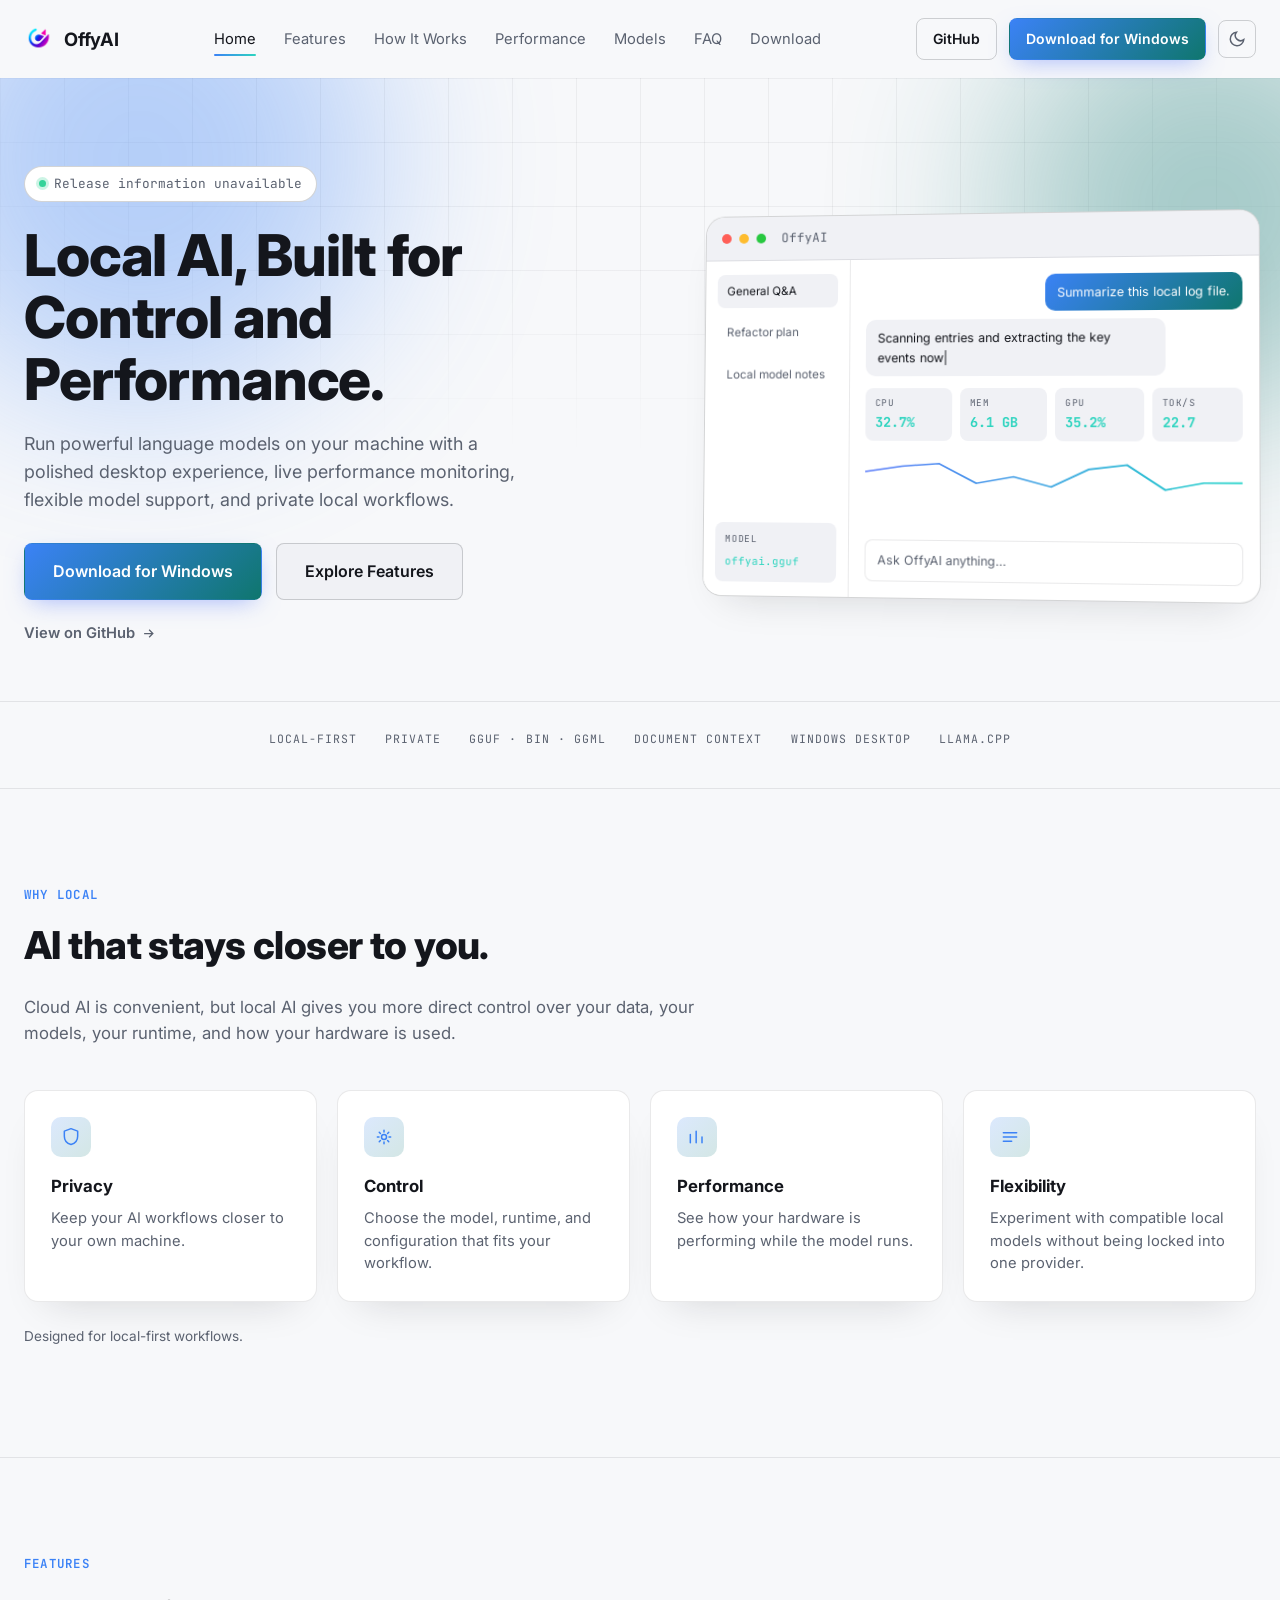
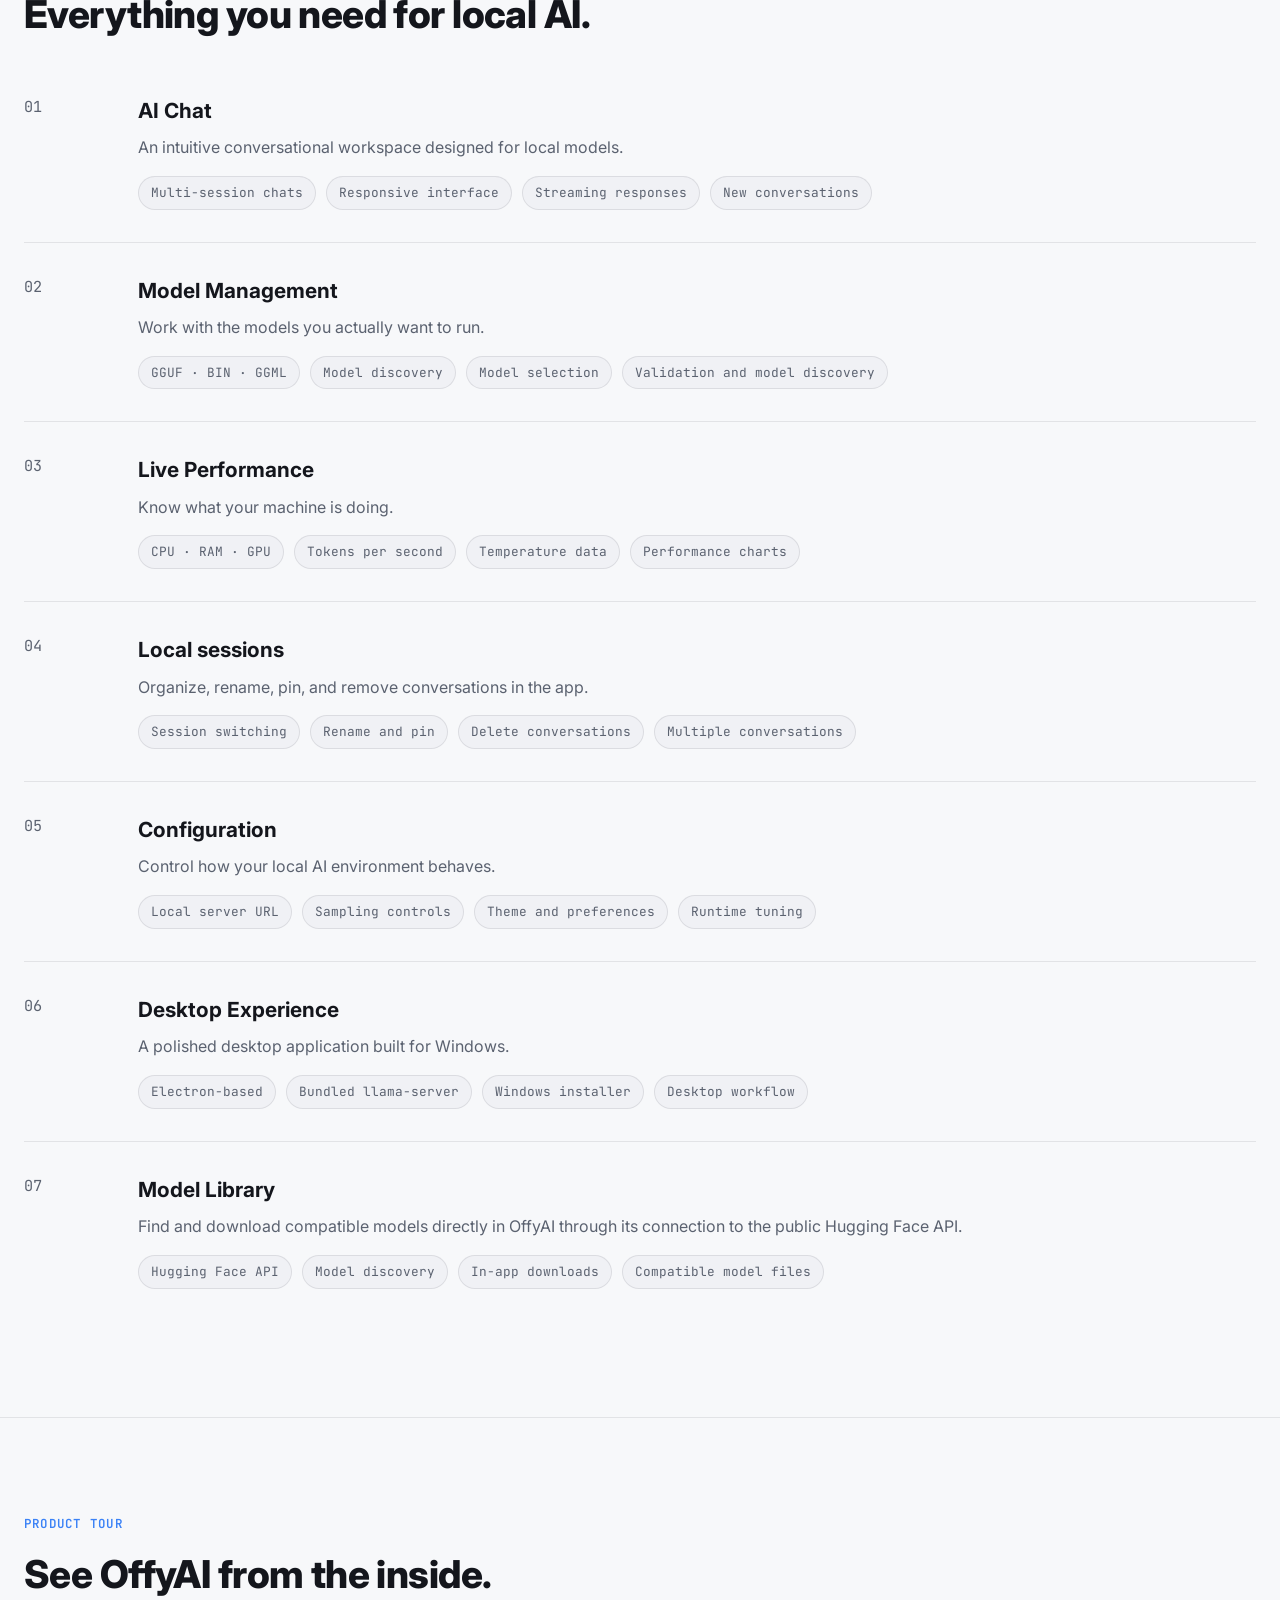
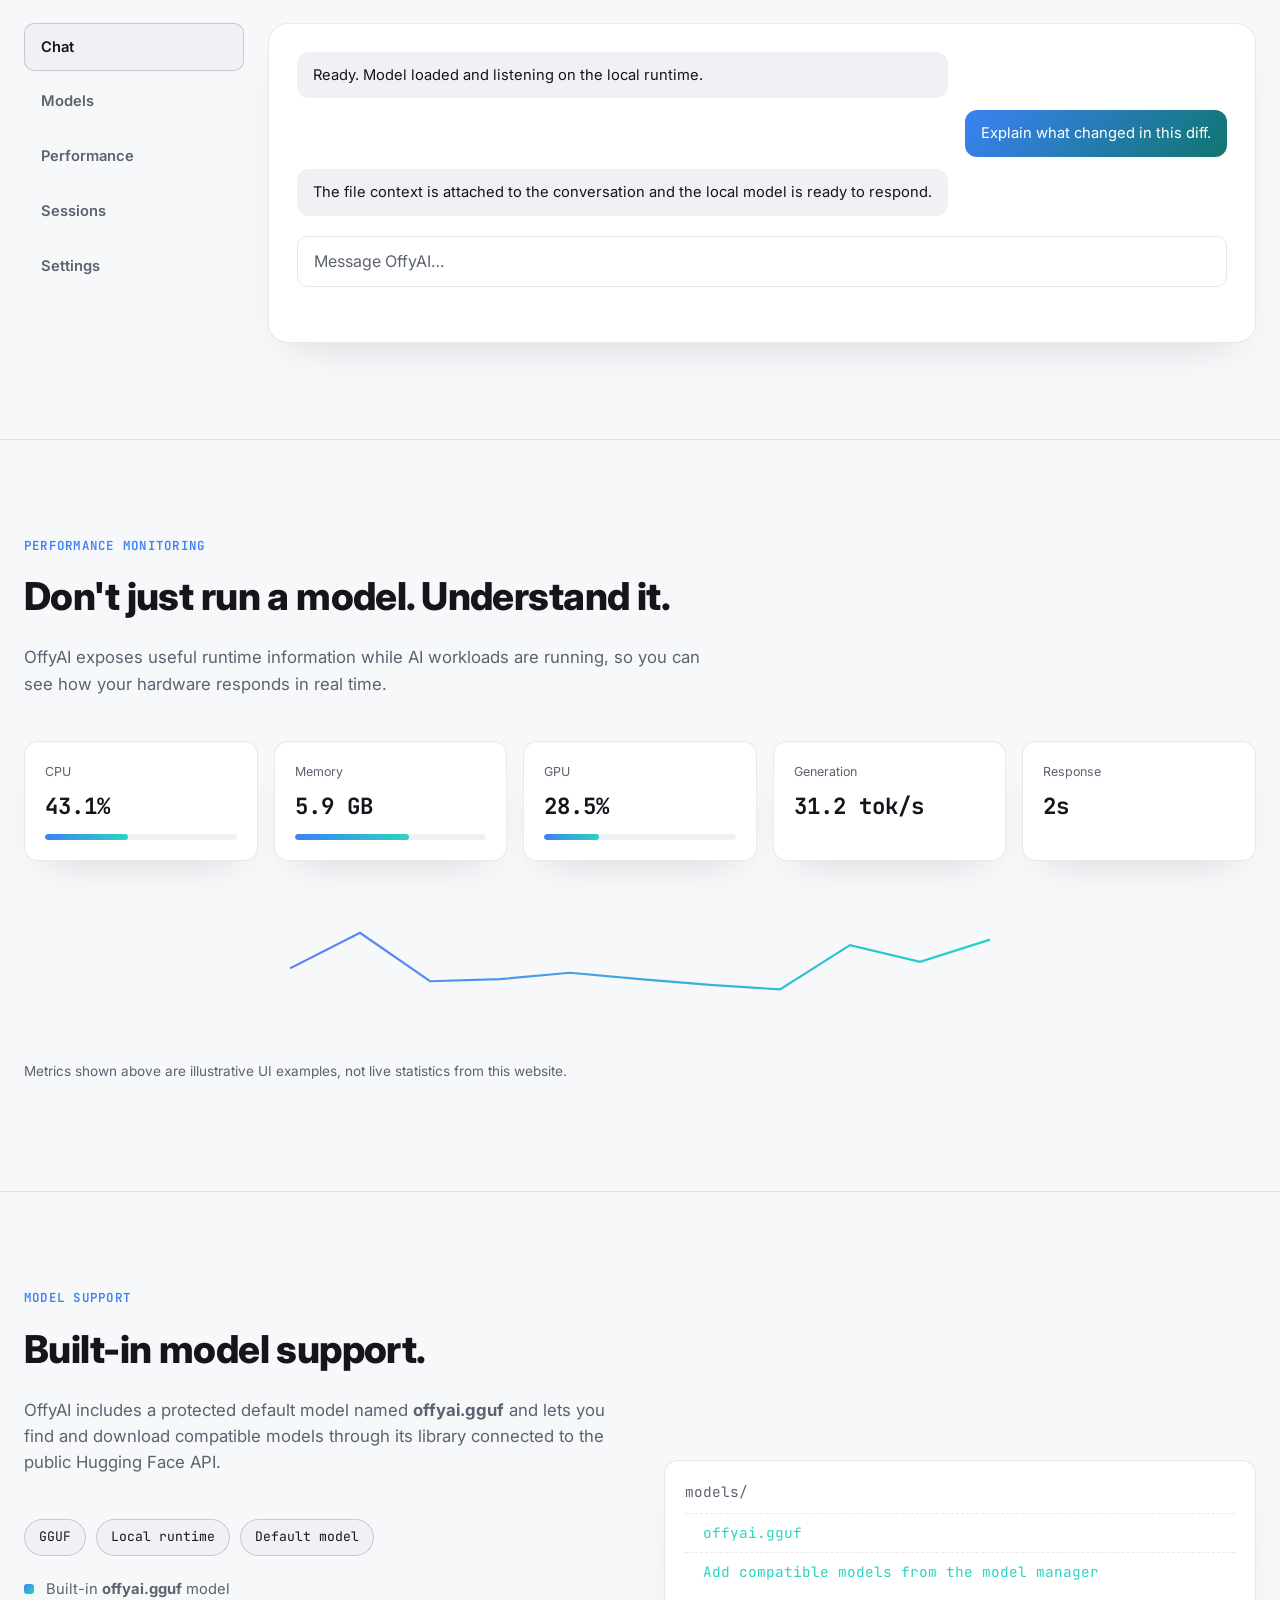
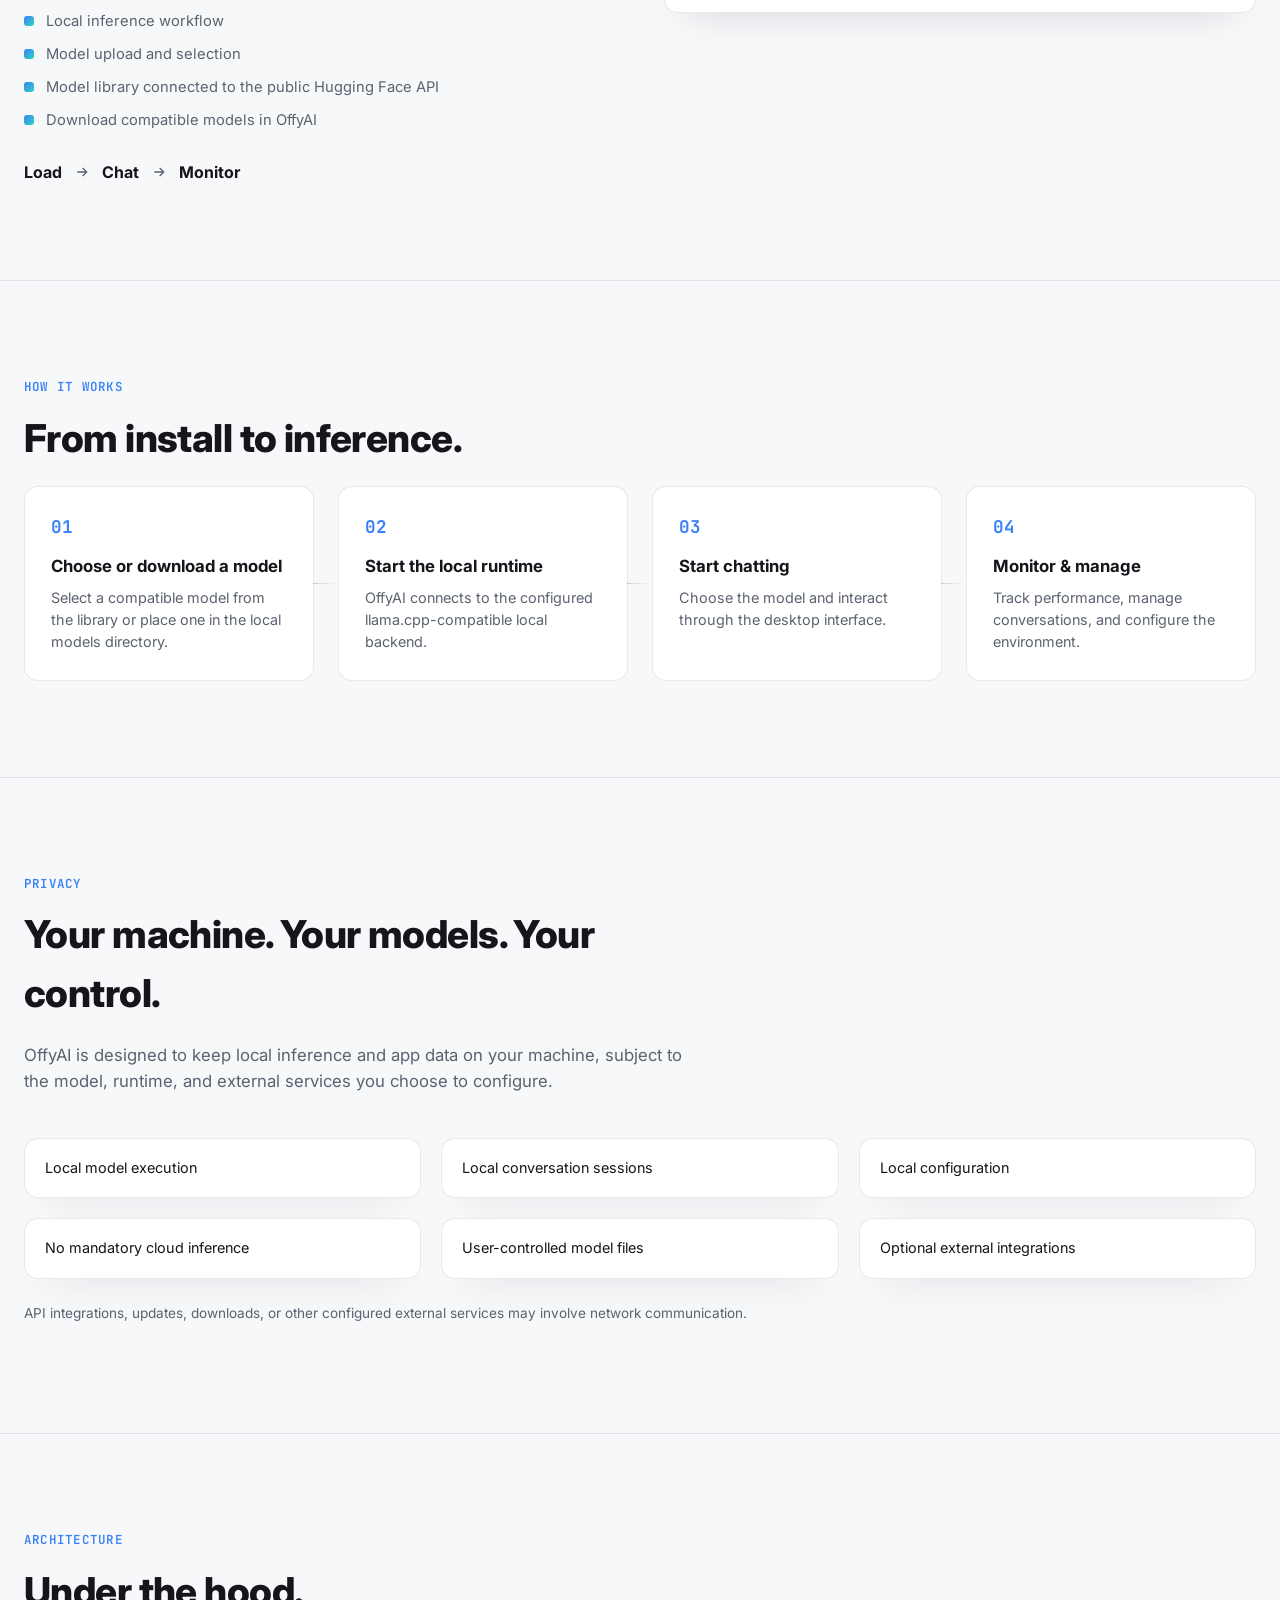
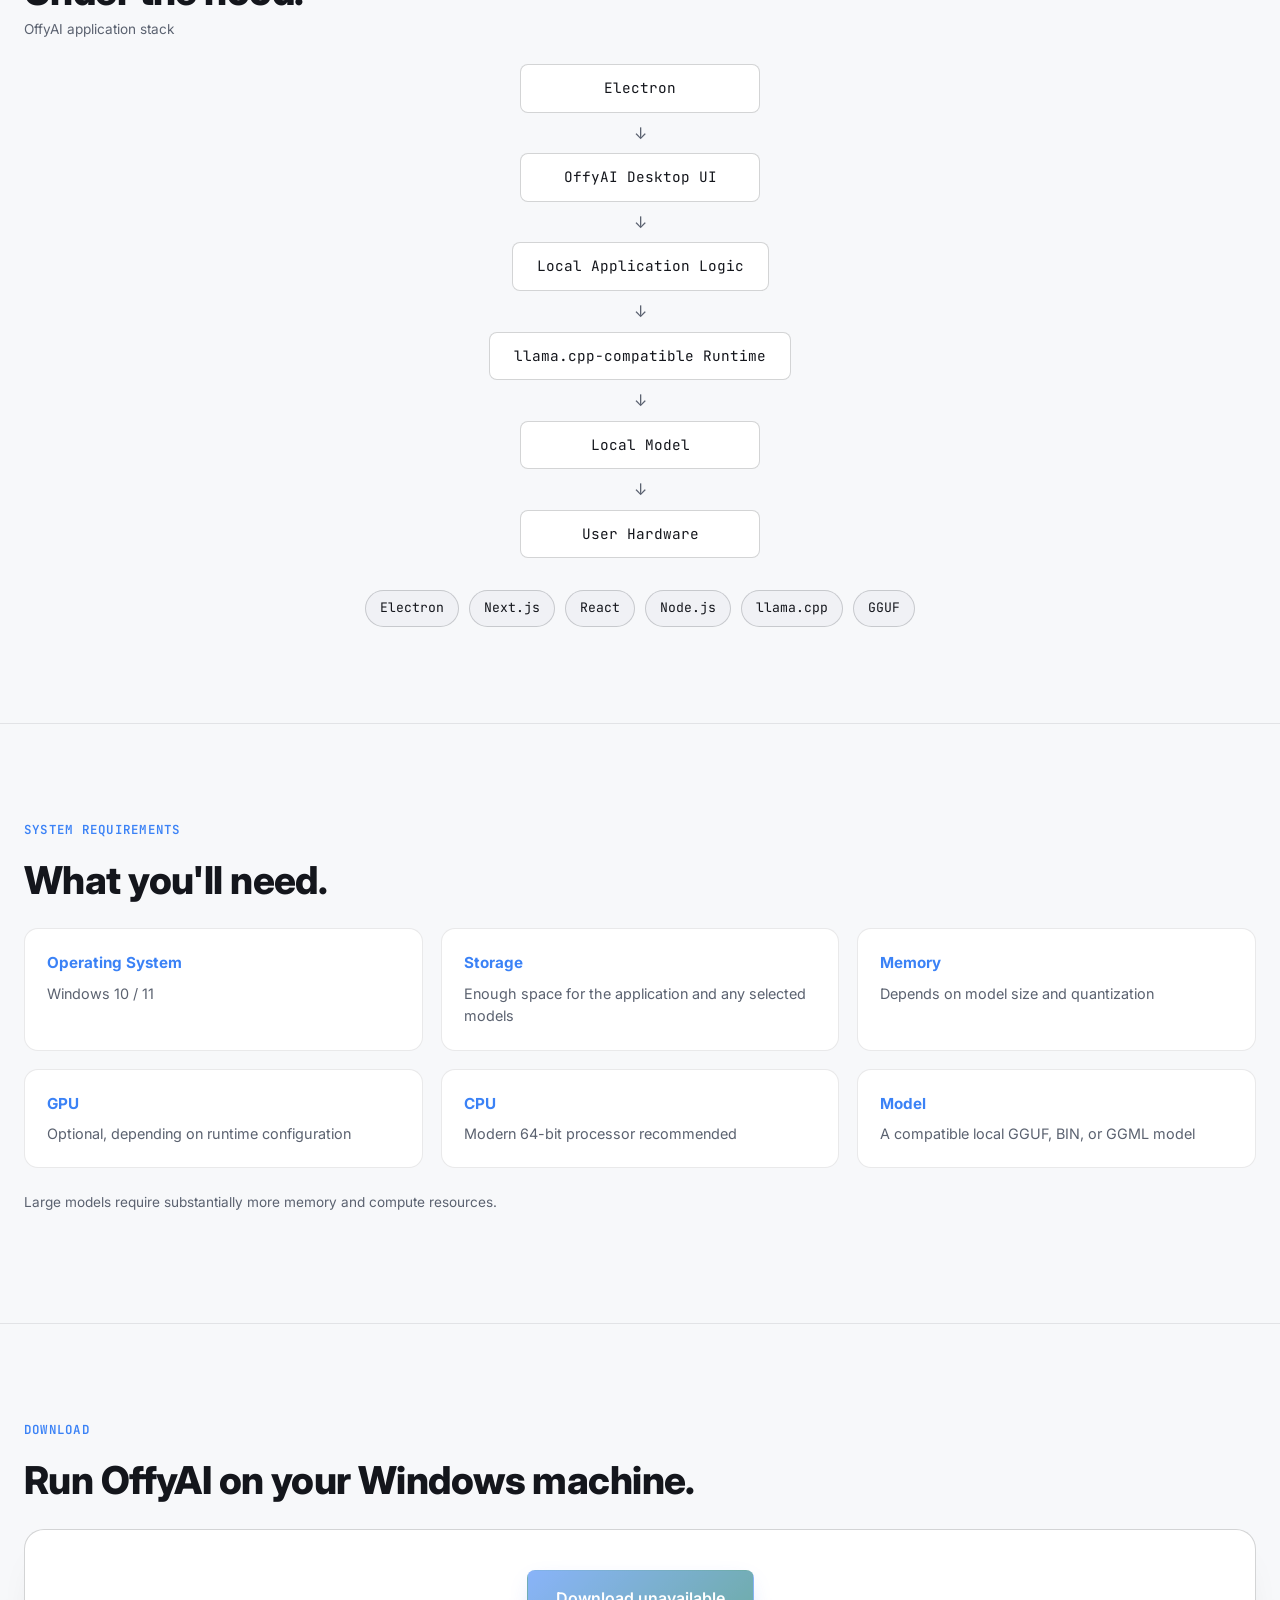
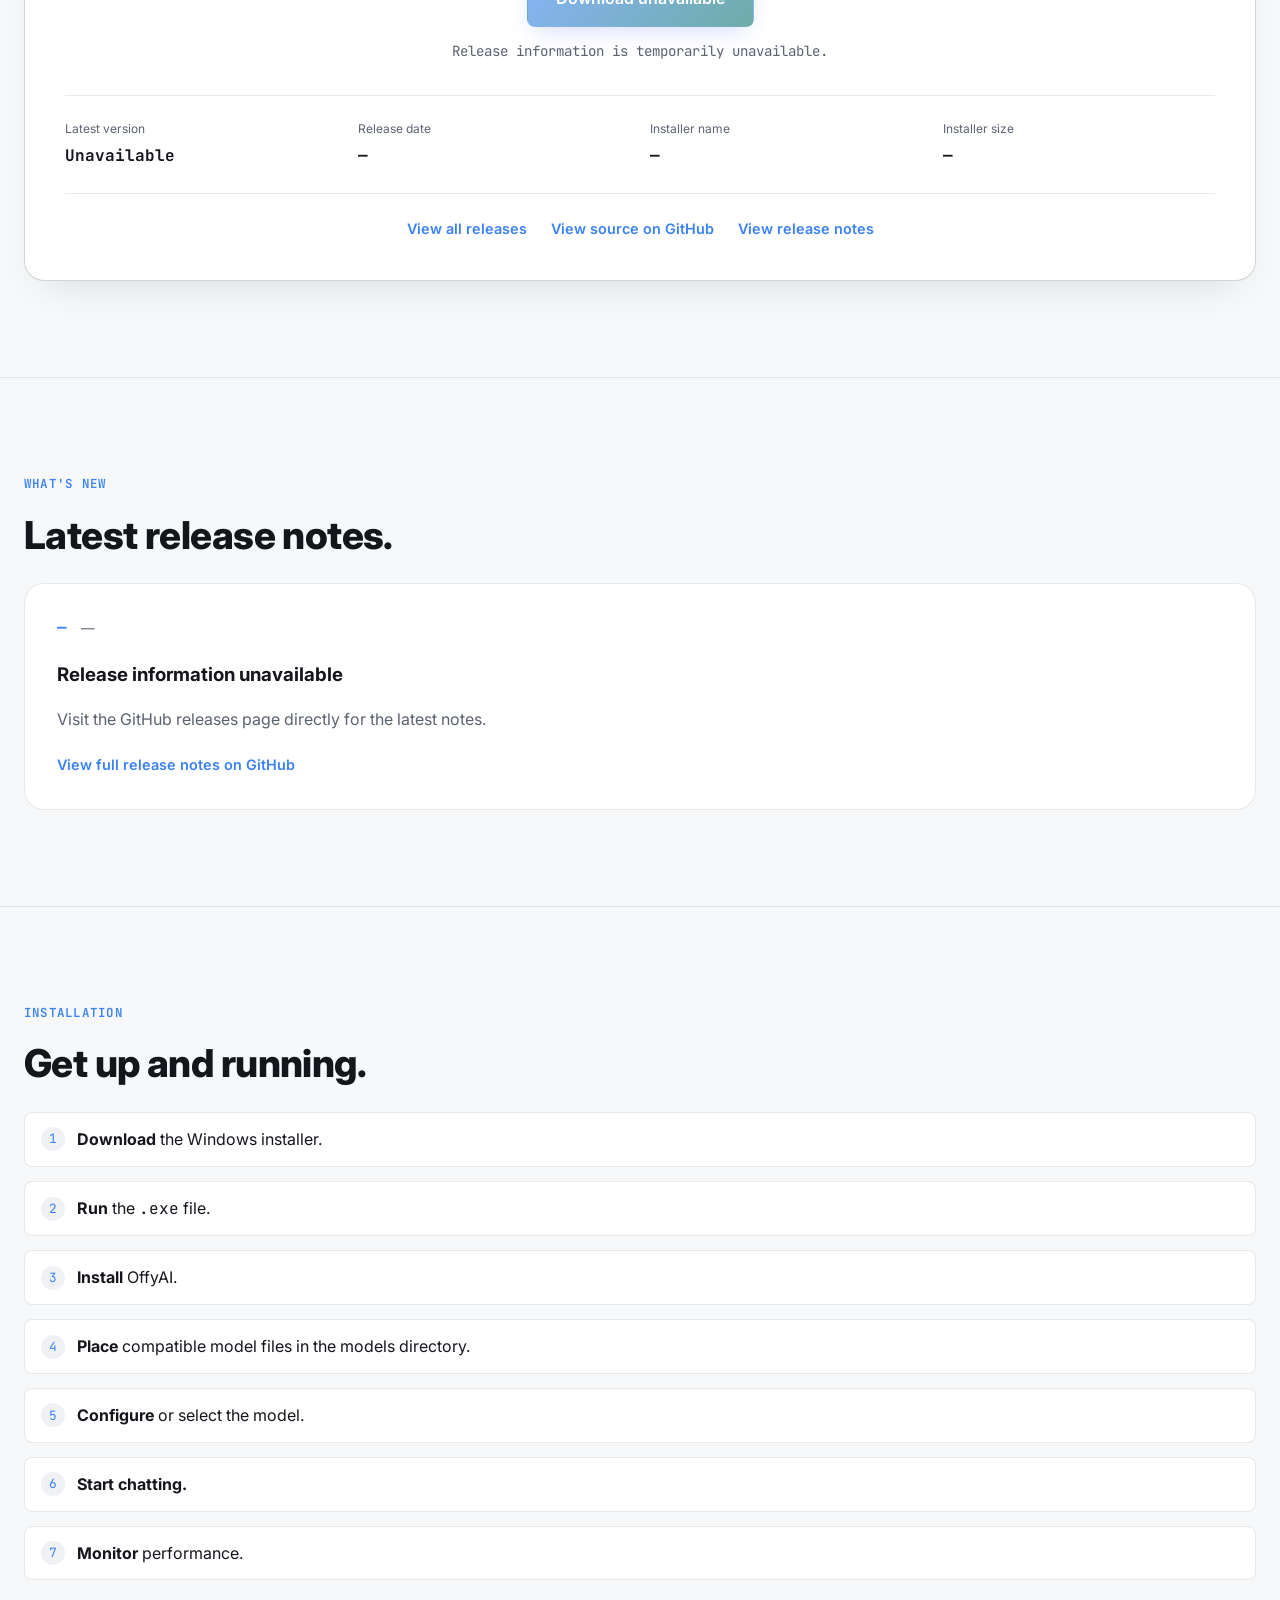
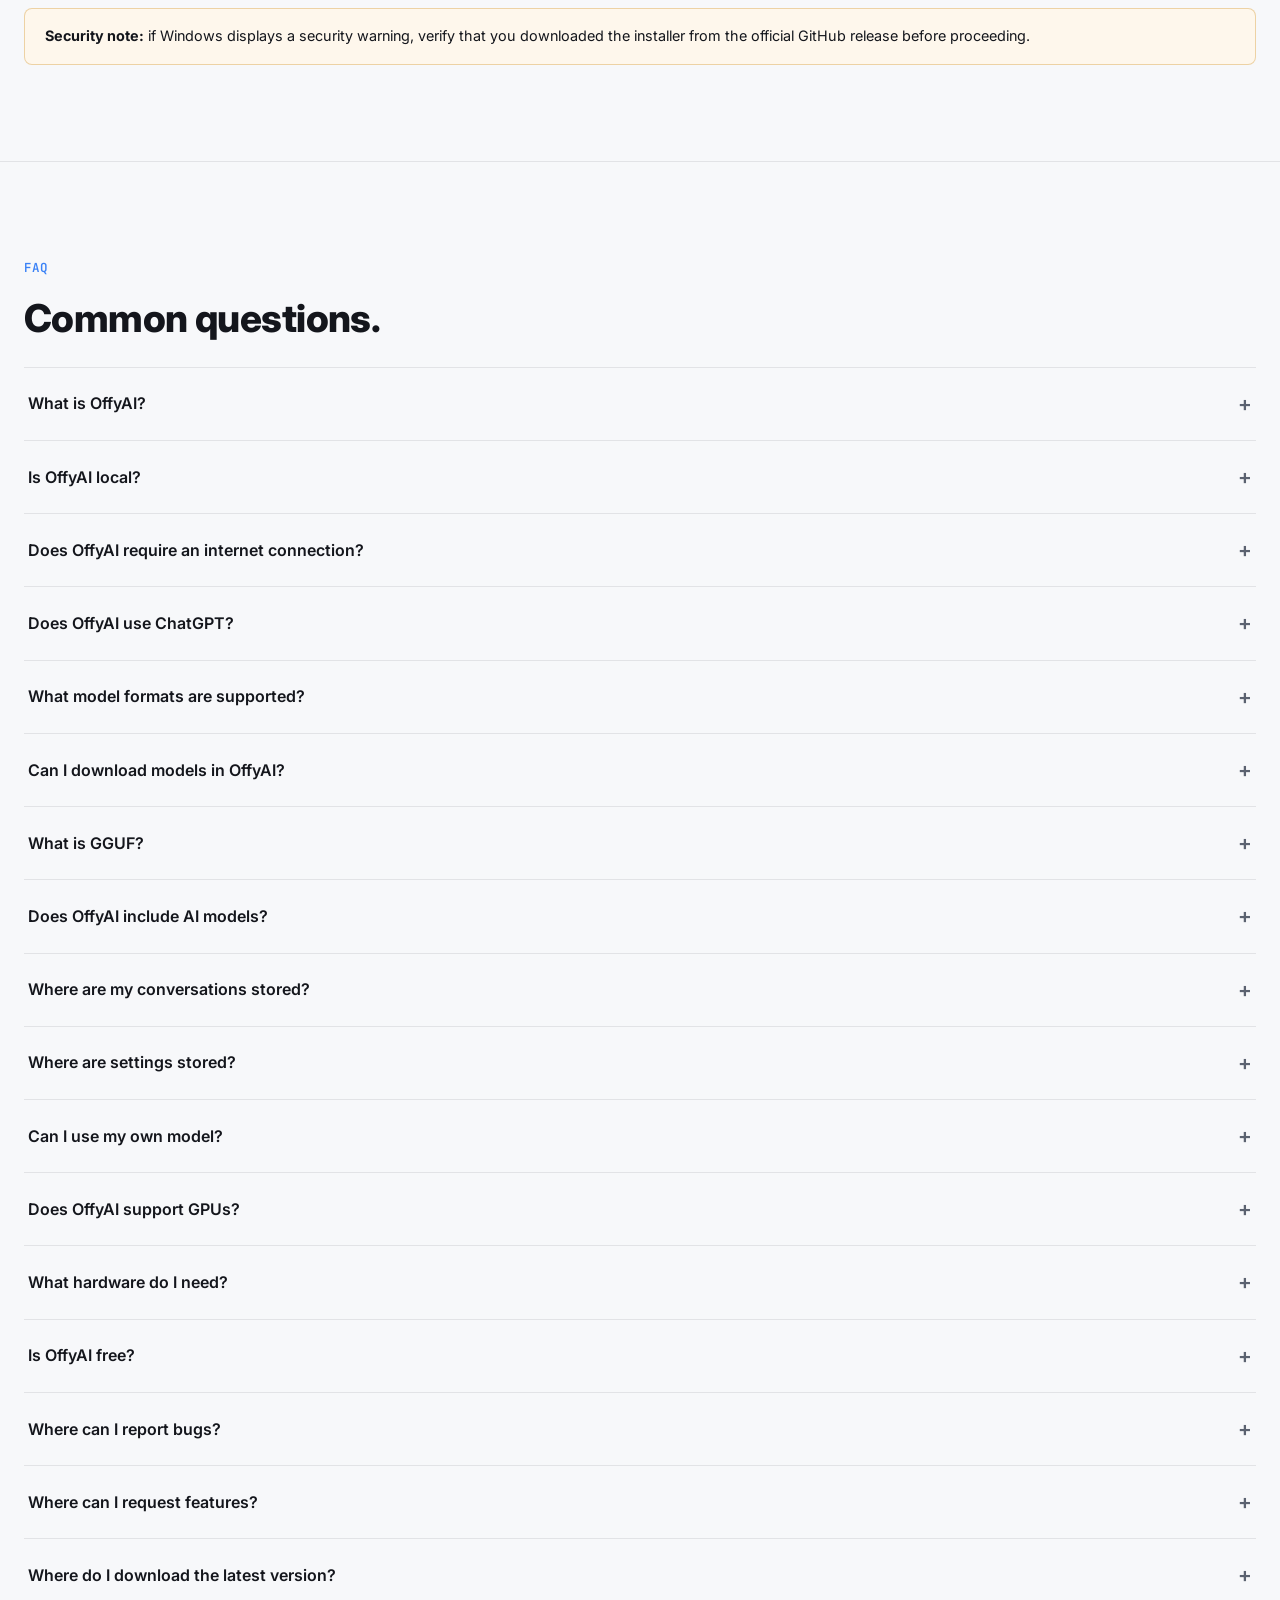
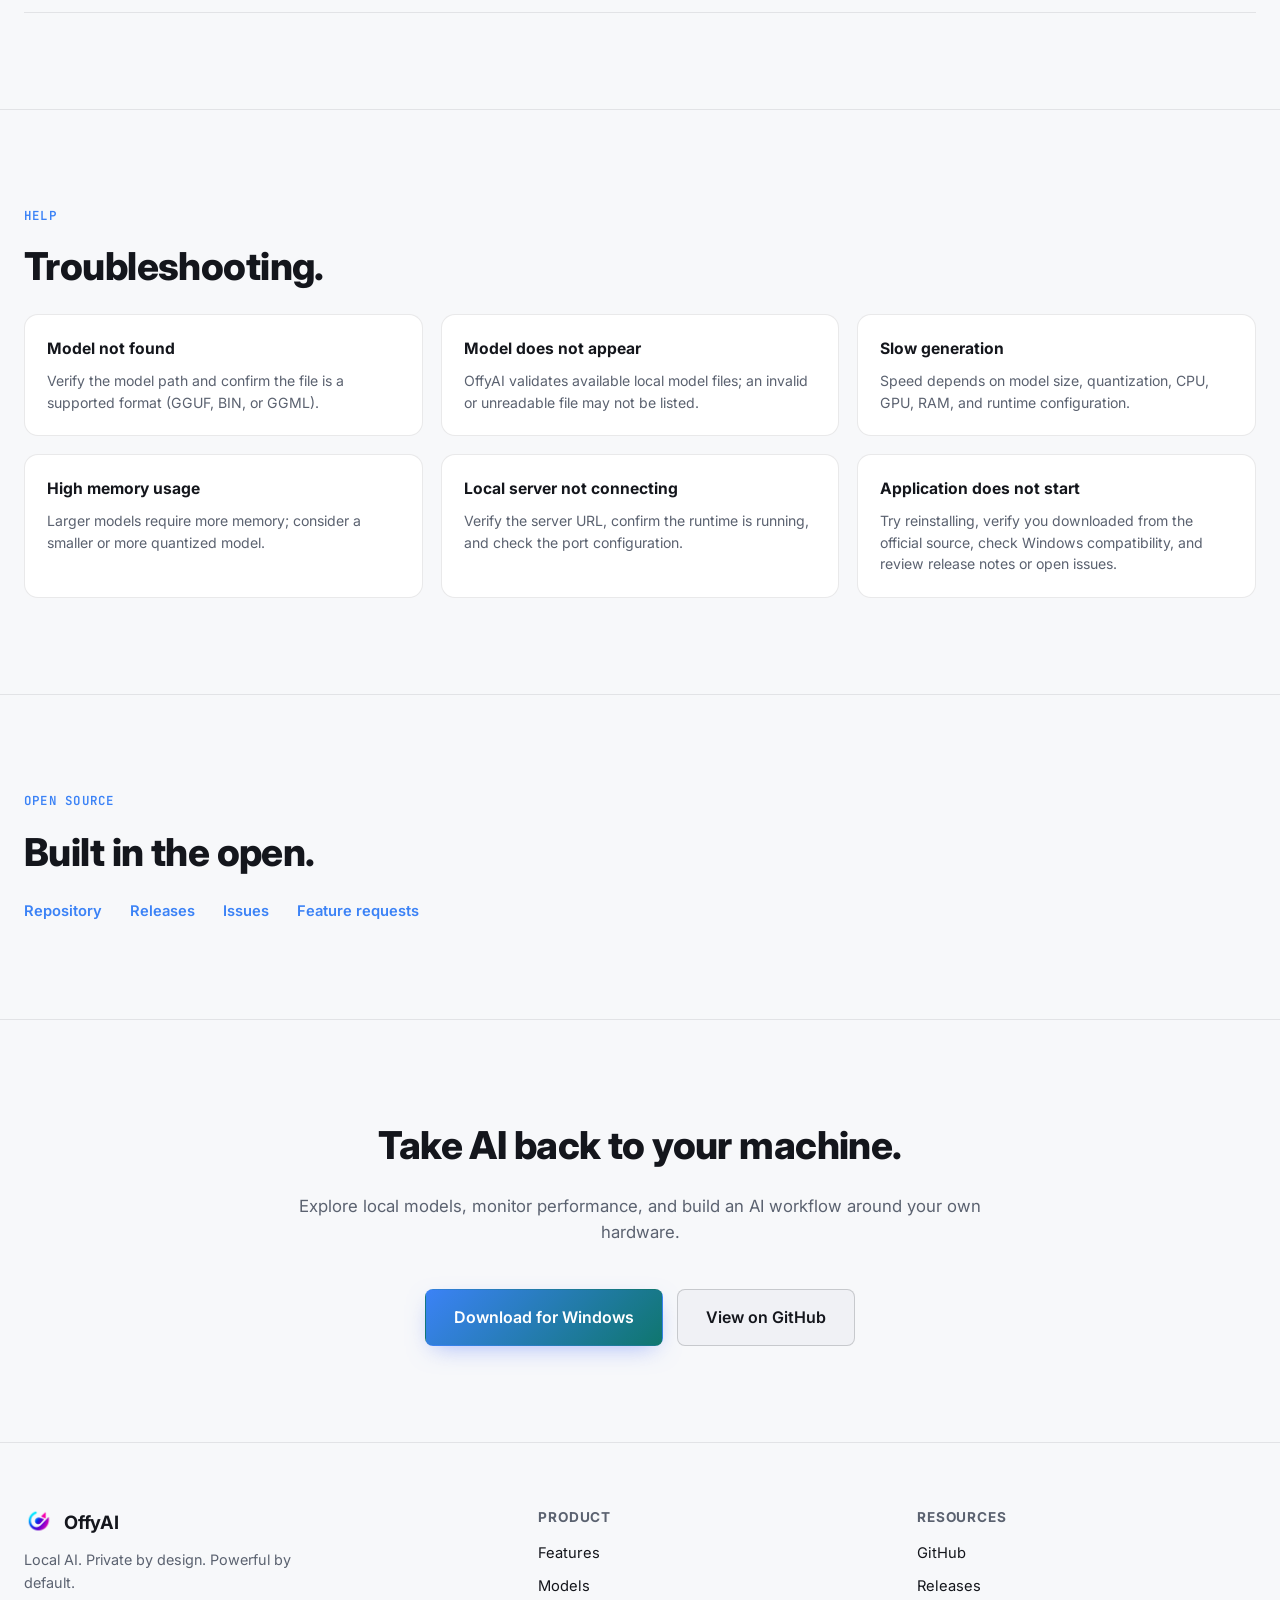
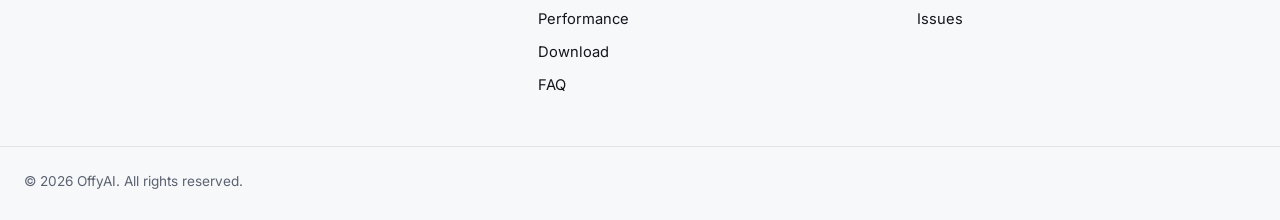
==== commit 862ec164: "added icon and improved sitemap configuration" ====
--- a/index.html
+++ b/index.html
@@ -8,20 +8,20 @@
 <meta name="keywords" content="OffyAI, local AI desktop app, Windows AI assistant, local LLM, GGUF models, llama.cpp desktop app, offline AI assistant, private AI assistant, run LLM locally, local ChatGPT alternative, AI model manager, local AI assistant">
 <meta name="author" content="OffyAI">
 <meta name="robots" content="index, follow">
-<link rel="canonical" href="https://bharat-poojari.github.io/offyai/">
+<link rel="canonical" href="https://offyai.vercel.app/">
 <meta name="theme-color" content="#0a0b0f">
 <link rel="icon" type="image/png" href="offyai.png">
 
 <meta property="og:title" content="OffyAI 1.1.1 — Local AI Desktop App for Windows">
 <meta property="og:description" content="Chat with compatible local models, manage model files, add document context, and monitor your hardware from a focused Windows desktop app.">
 <meta property="og:type" content="website">
-<meta property="og:url" content="https://bharat-poojari.github.io/offyai/">
-<meta property="og:image" content="https://bharat-poojari.github.io/offyai/assets/images/og-image.svg">
+<meta property="og:url" content="https://offyai.vercel.app/">
+<meta property="og:image" content="https://offyai.vercel.app/offyai.png">
 
 <meta name="twitter:card" content="summary_large_image">
 <meta name="twitter:title" content="OffyAI — Local AI Desktop Assistant for Windows">
 <meta name="twitter:description" content="Run compatible language models locally with a polished chat interface, model management, and live performance monitoring.">
-<meta name="twitter:image" content="https://bharat-poojari.github.io/offyai/assets/images/og-image.svg">
+<meta name="twitter:image" content="https://offyai.vercel.app/offyai.png">
 
 <link rel="icon" type="image/png" href="offyai.png">
 <link rel="manifest" href="site.webmanifest">
@@ -41,7 +41,7 @@
   "description": "OffyAI 1.1.1 is a local-first Windows desktop application for chatting with compatible local models, downloading models through its library connected to the public Hugging Face API, managing model files, and monitoring hardware performance.",
   "operatingSystem": "Windows 10, Windows 11",
   "applicationCategory": "DeveloperApplication",
-  "url": "https://bharat-poojari.github.io/offyai/",
+  "url": "https://offyai.vercel.app/",
   "downloadUrl": "https://github.com/bharat-poojari/offyai/releases/latest",
   "author": {
     "@type": "Organization",
@@ -54,7 +54,7 @@
   "@context": "https://schema.org",
   "@type": "WebSite",
   "name": "OffyAI",
-  "url": "https://bharat-poojari.github.io/offyai/"
+  "url": "https://offyai.vercel.app/"
 }
 </script>
 <script type="application/ld+json">
@@ -62,7 +62,7 @@
   "@context": "https://schema.org",
   "@type": "Organization",
   "name": "OffyAI",
-  "url": "https://bharat-poojari.github.io/offyai/"
+  "url": "https://offyai.vercel.app/"
 }
 </script>
 <script type="application/ld+json">
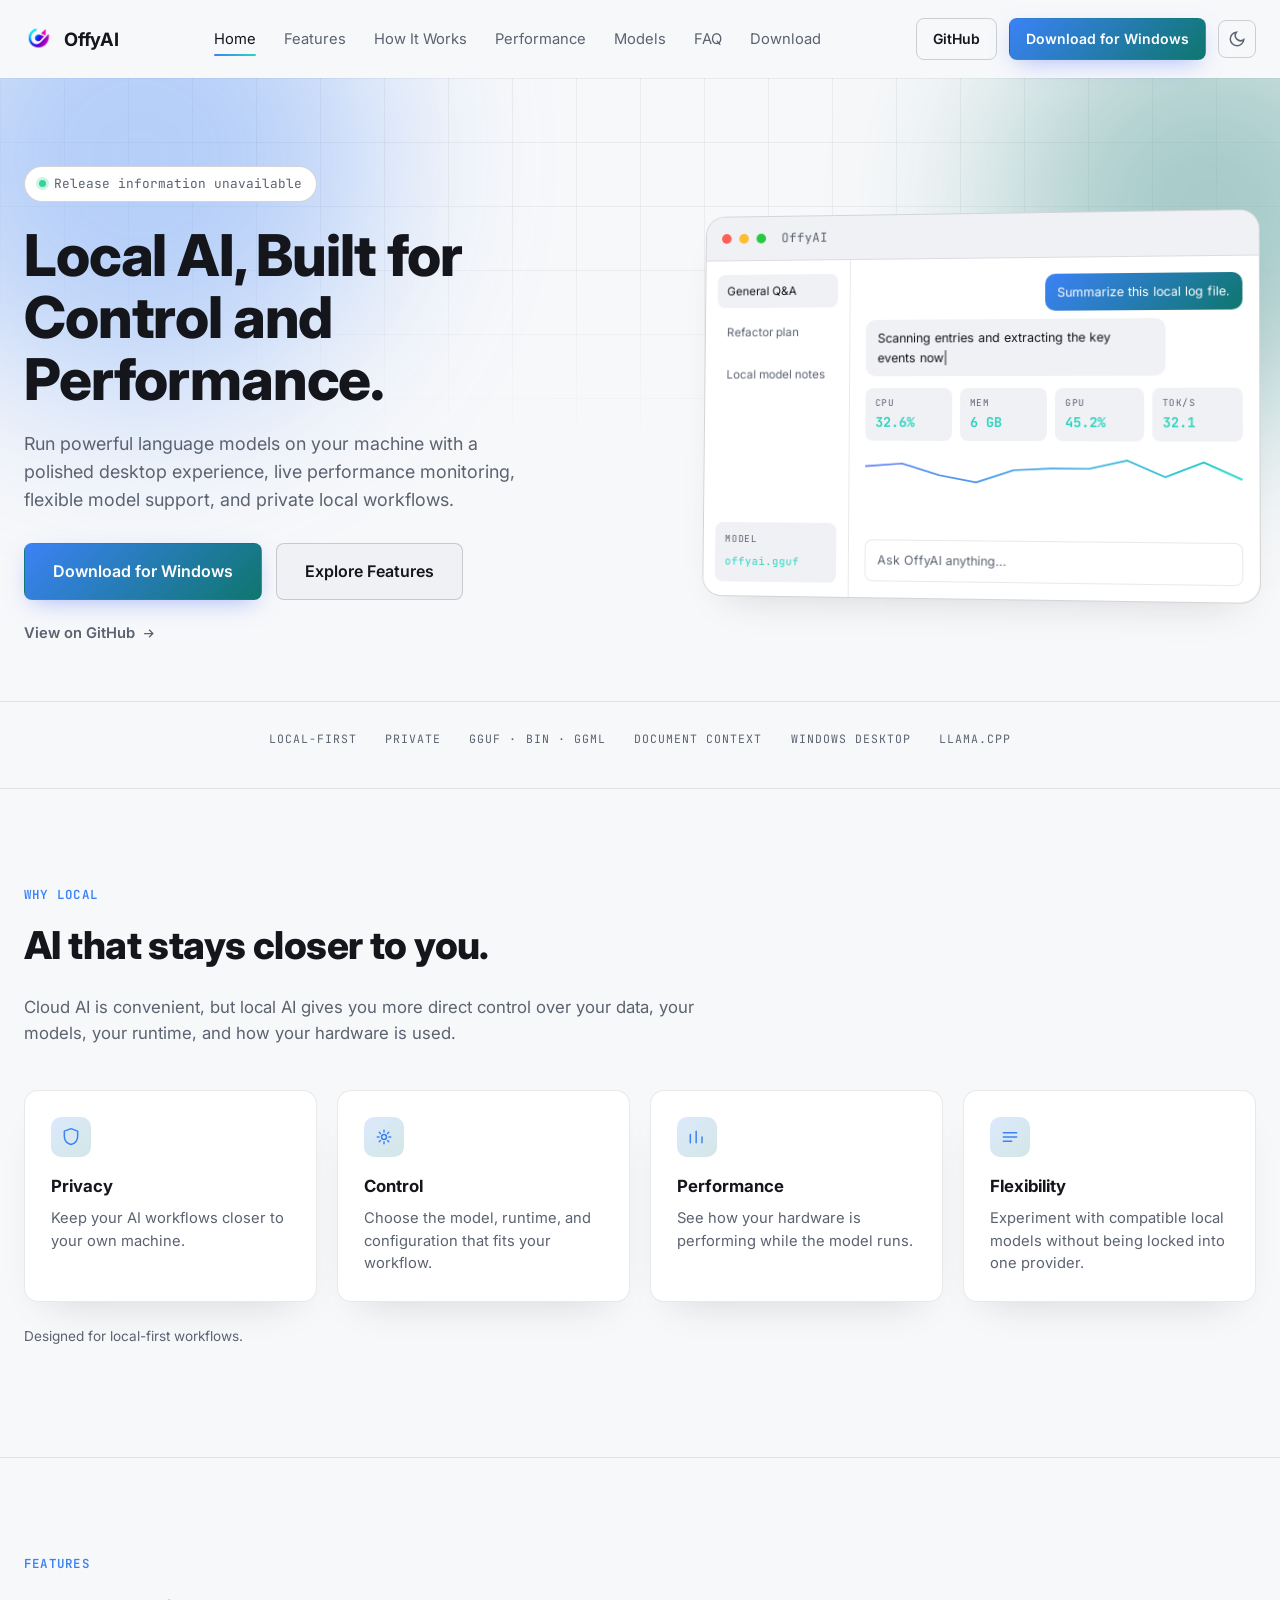
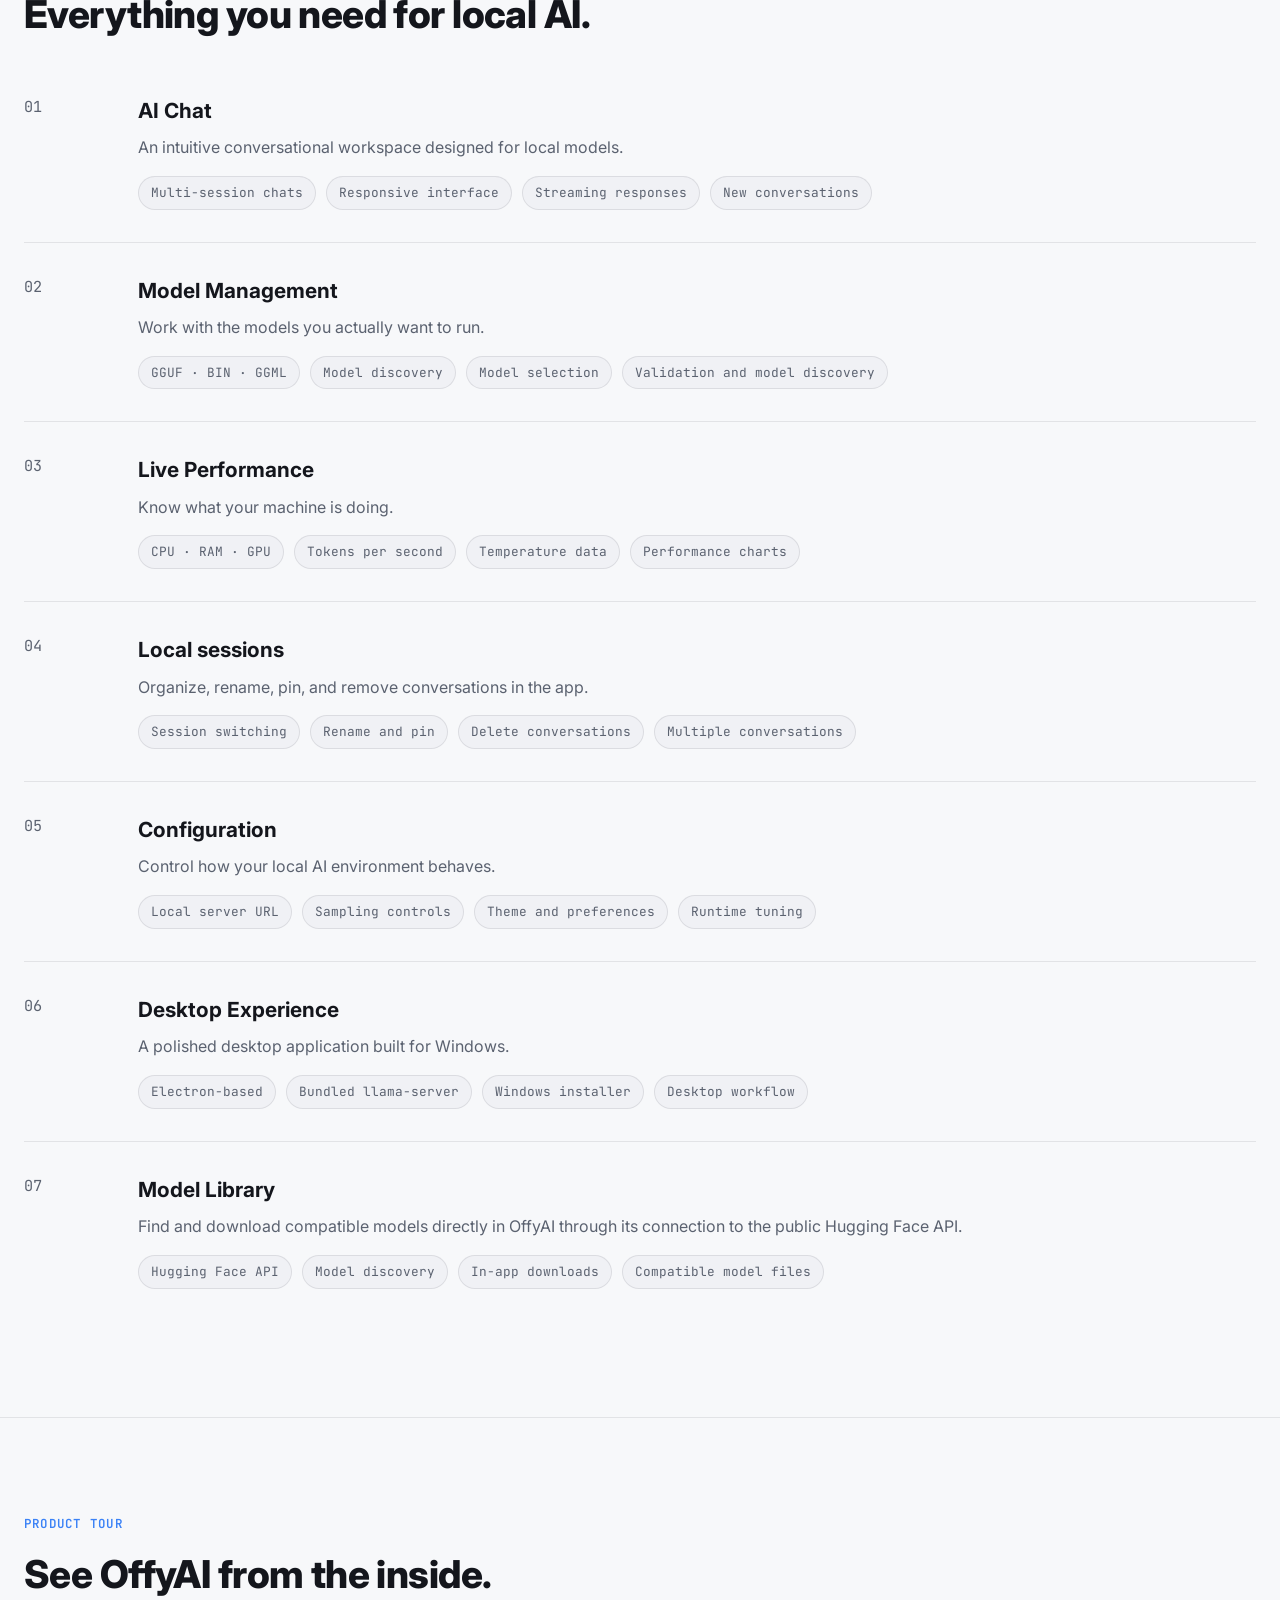
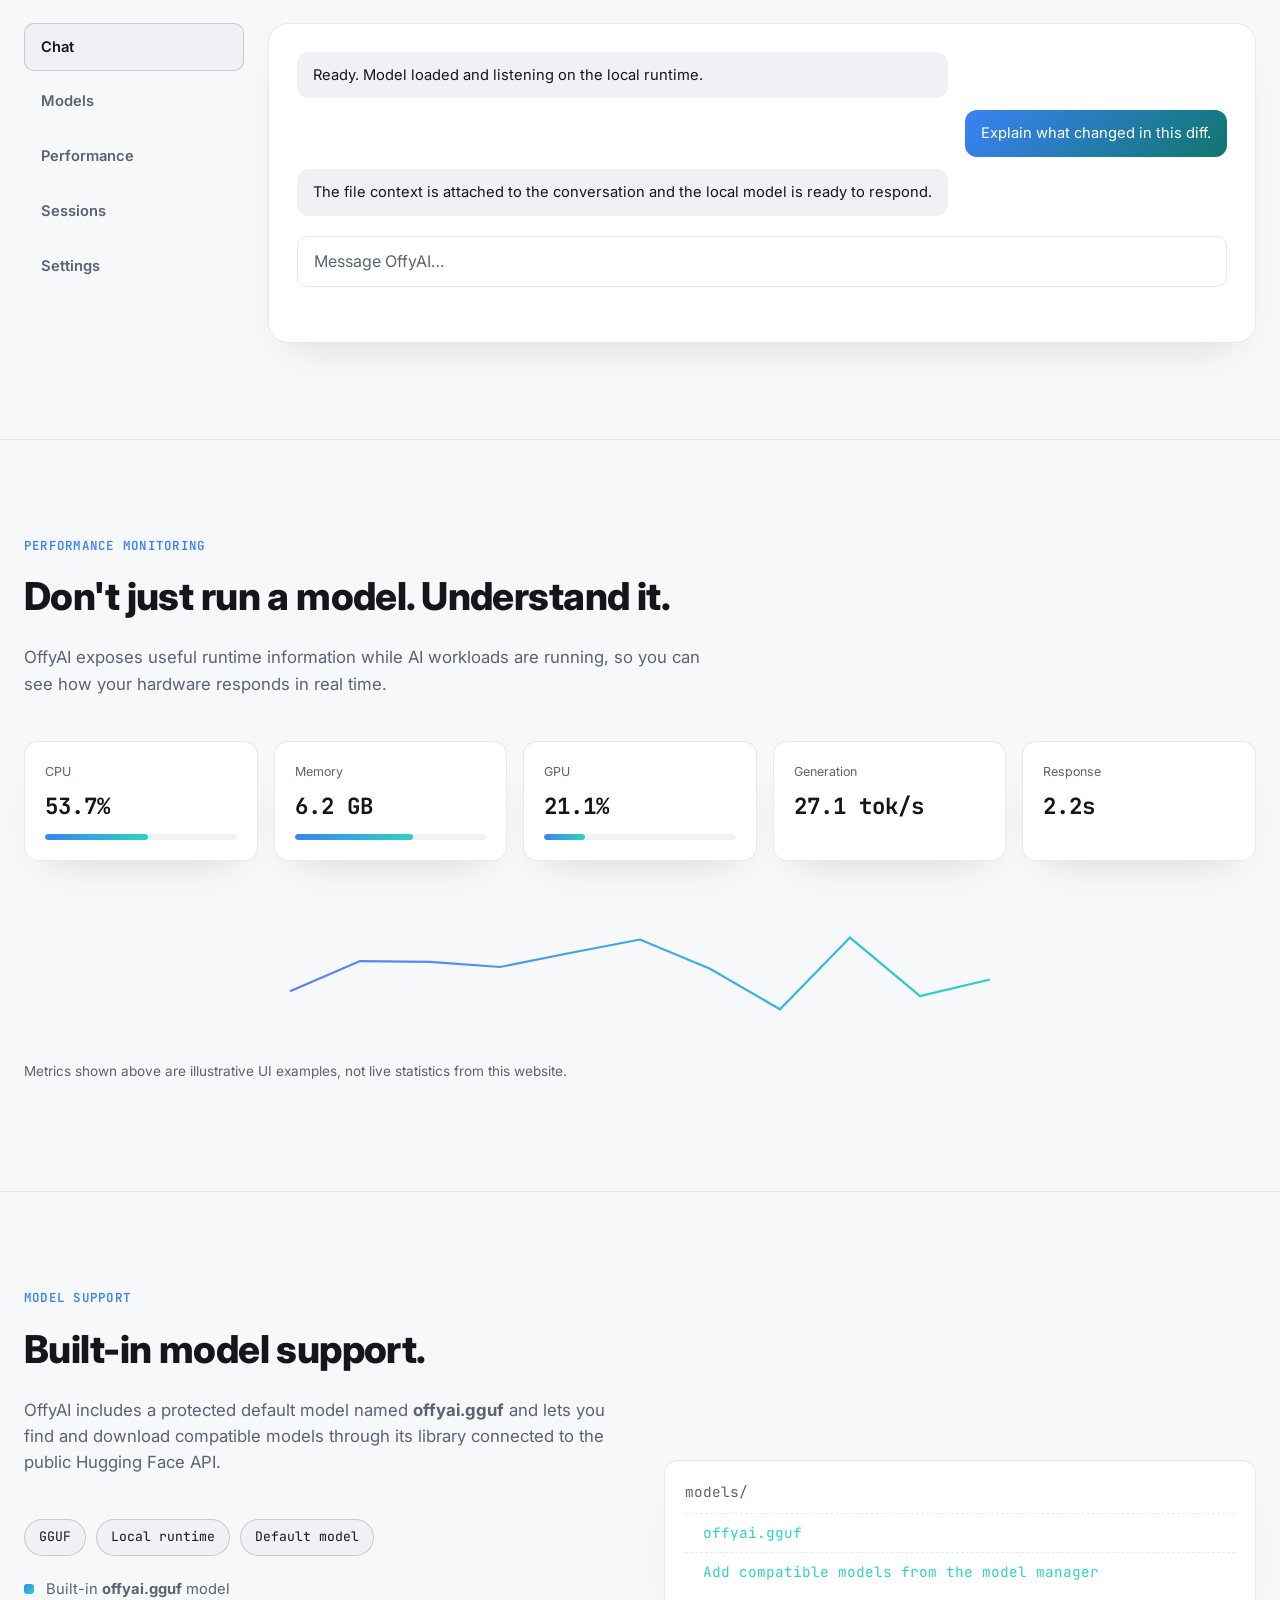
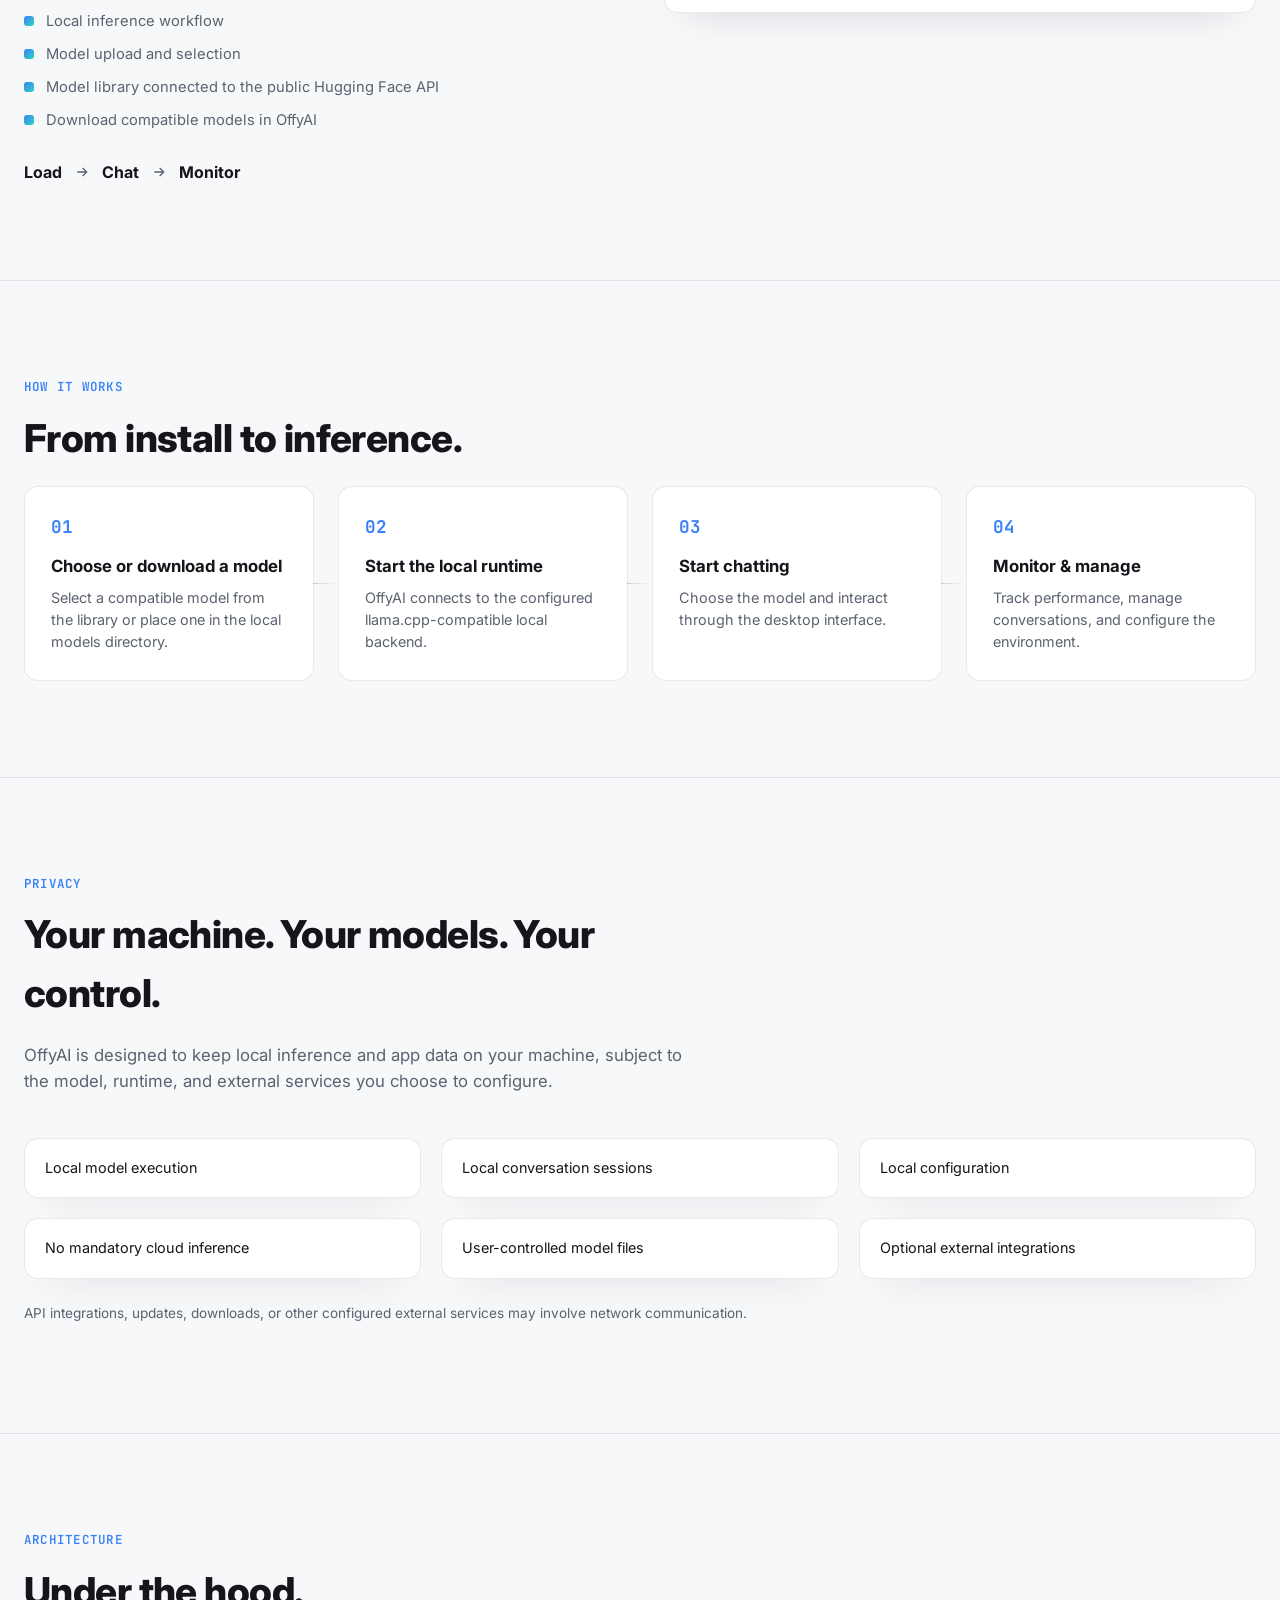
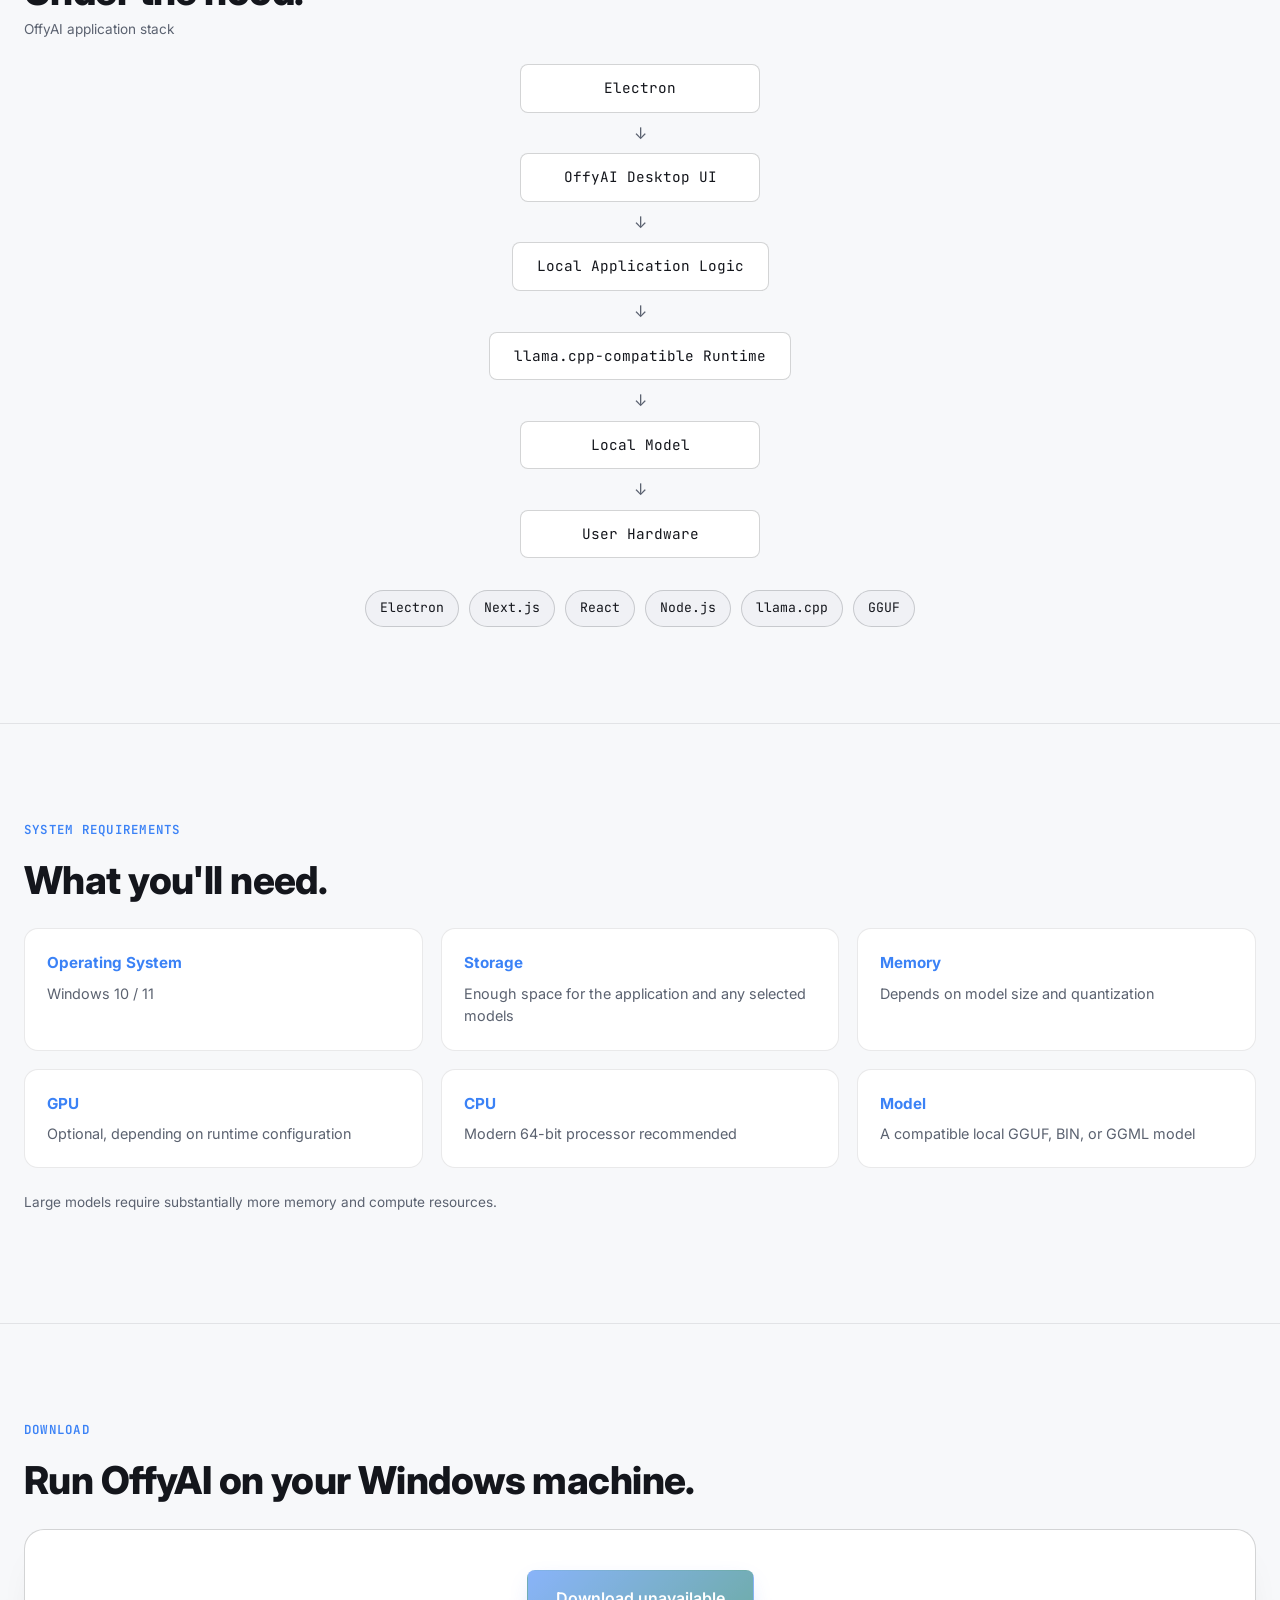
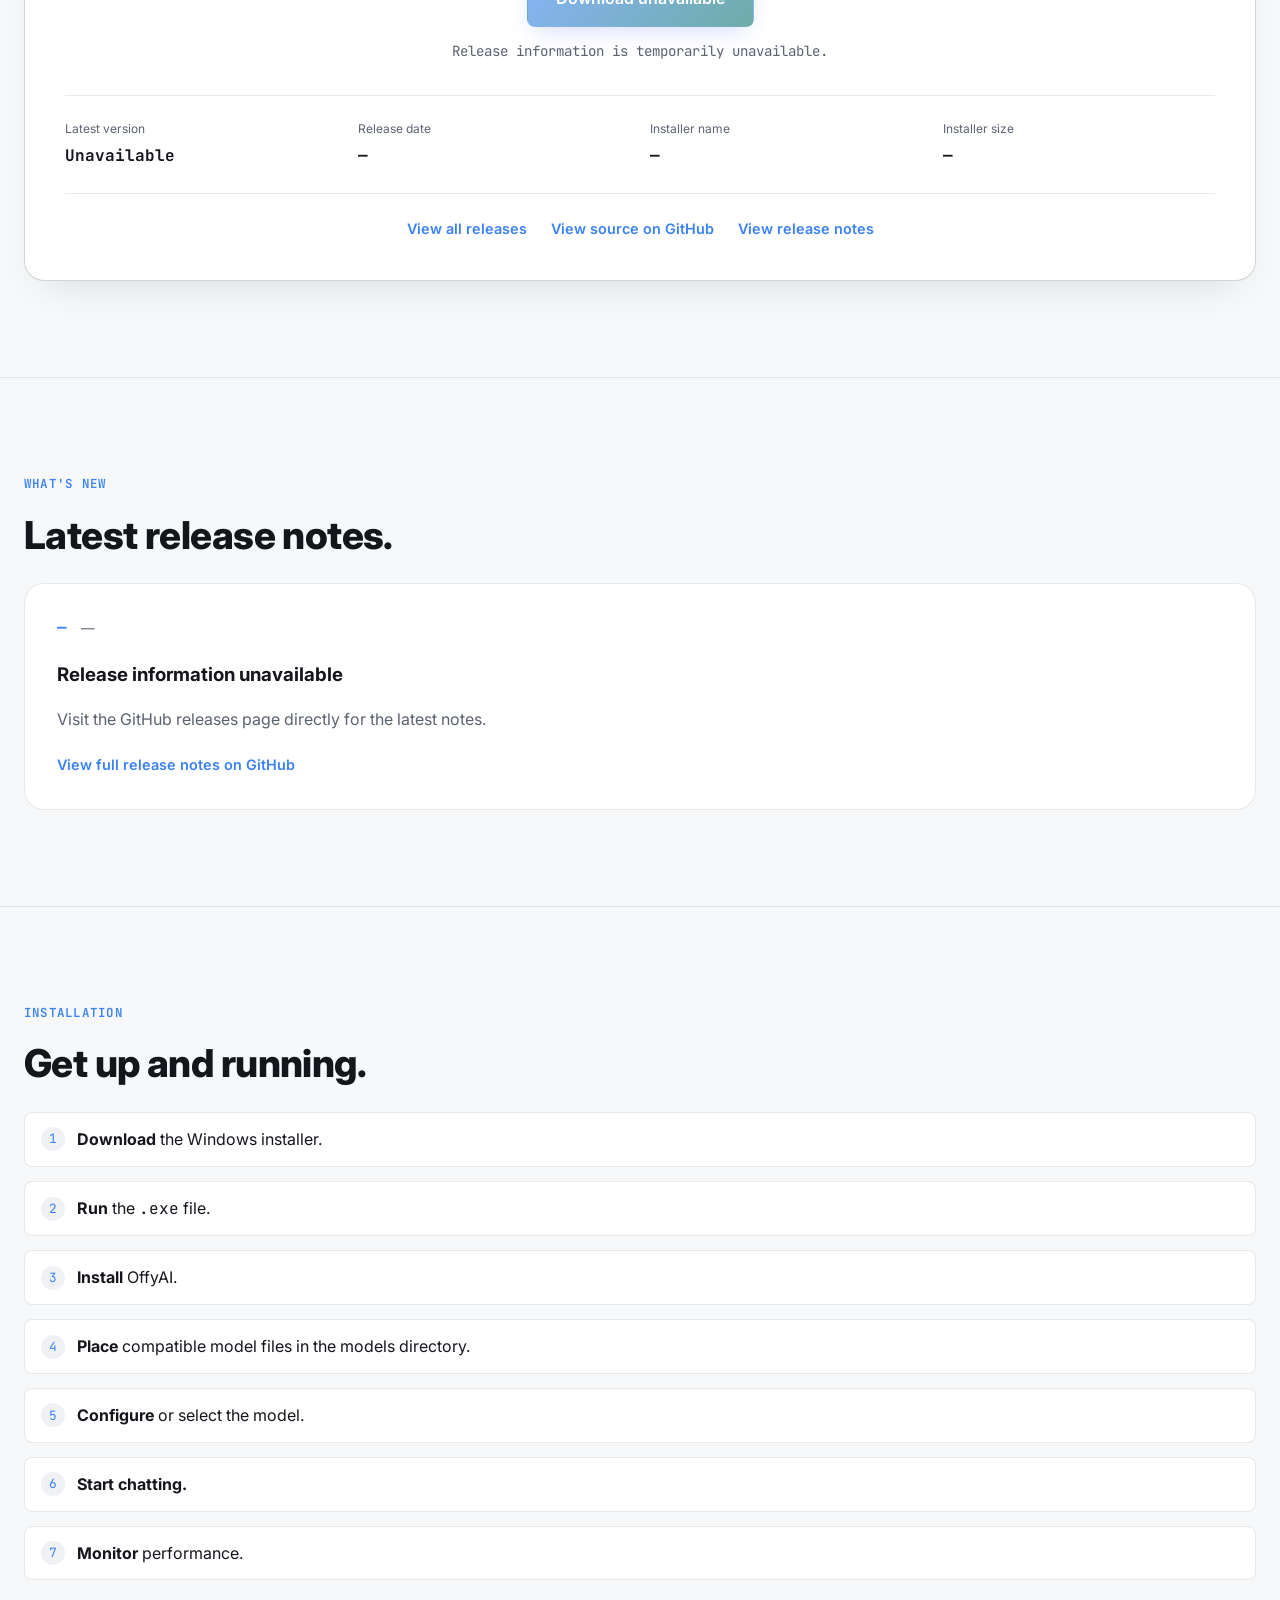
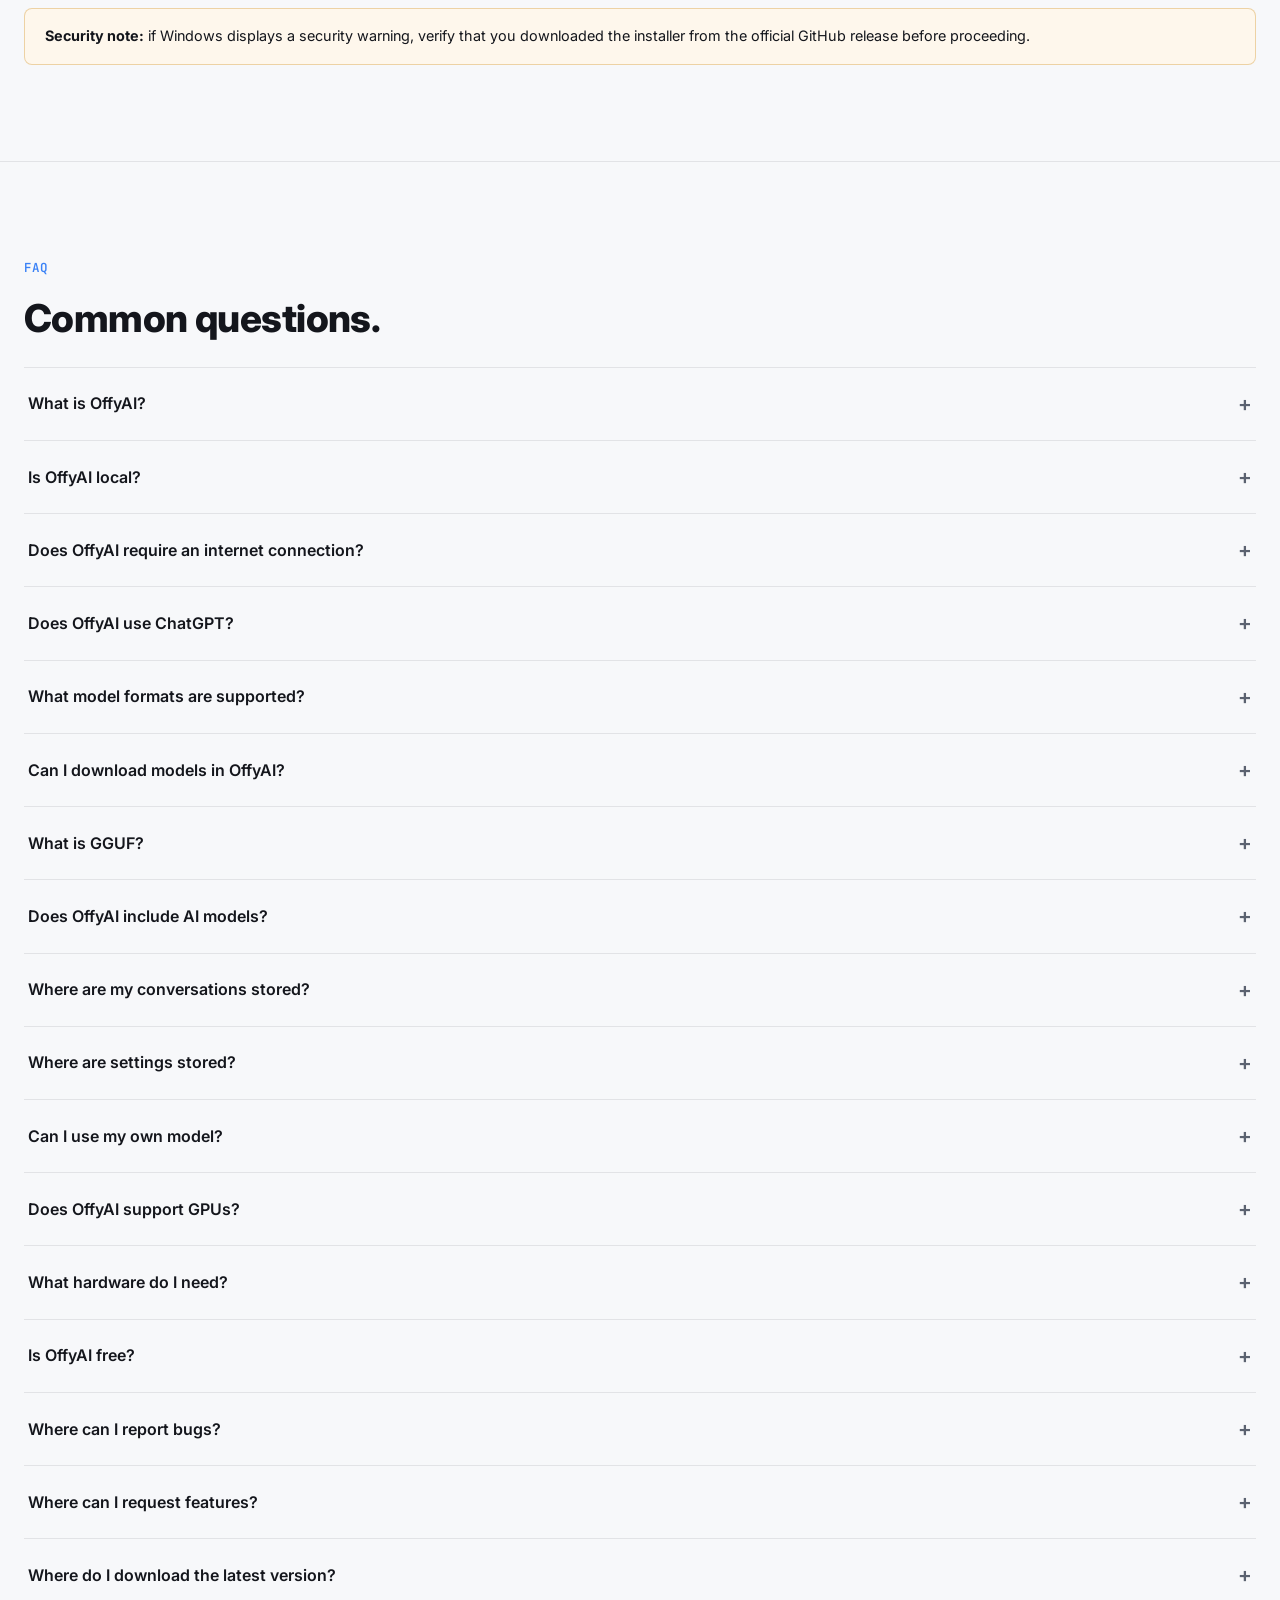
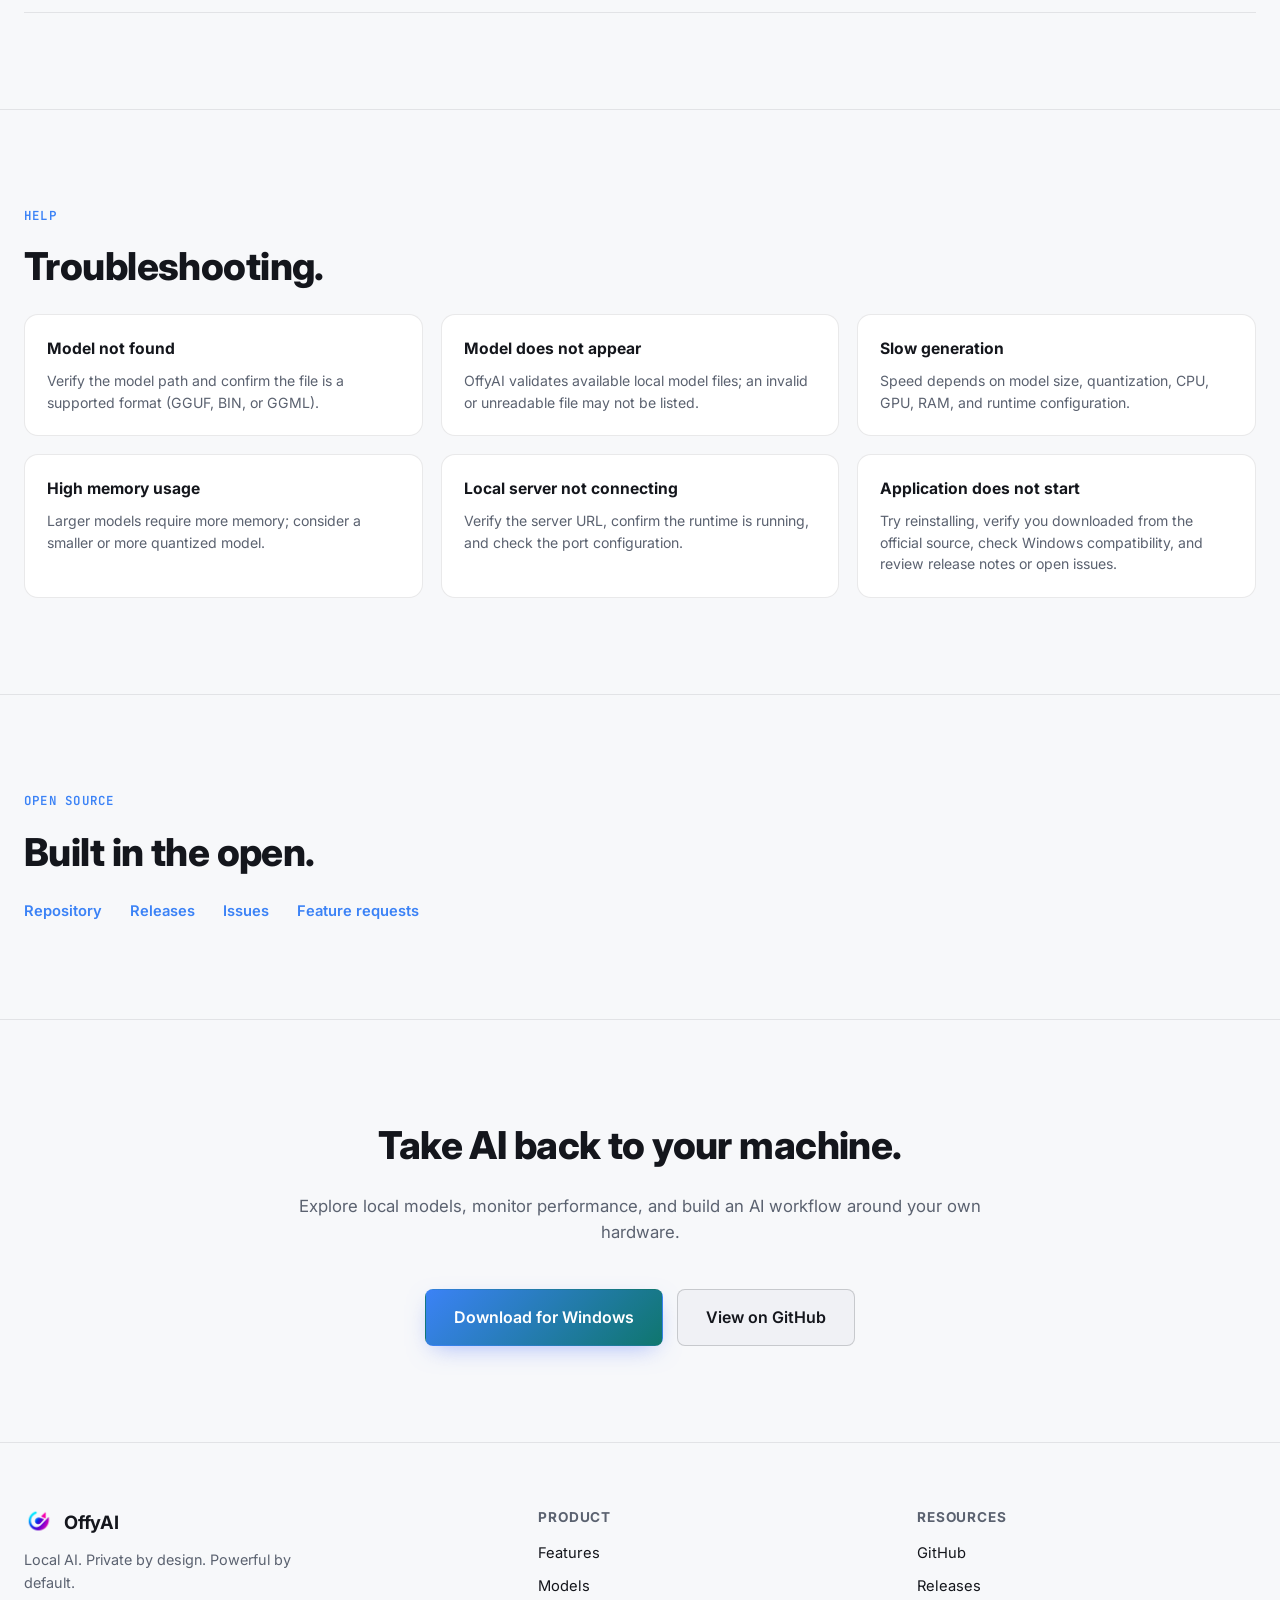
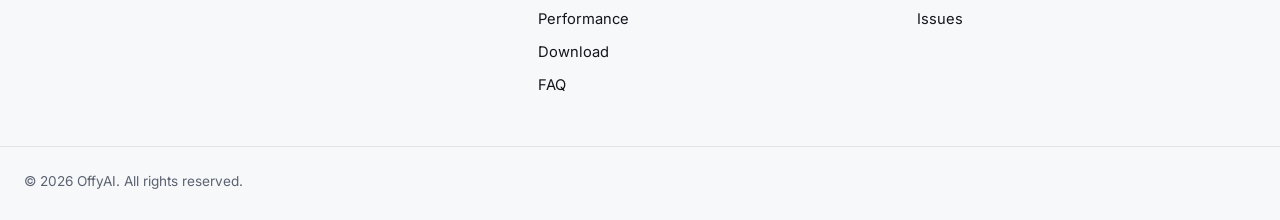
==== commit f95e746d: "improved seo" ====
--- a/index.html
+++ b/index.html
@@ -3,25 +3,30 @@
 <head>
 <meta charset="UTF-8">
 <meta name="viewport" content="width=device-width, initial-scale=1.0">
-<title>OffyAI 1.1.1 — Local AI Desktop App for Windows</title>
-<meta name="description" content="OffyAI 1.1.1 is a local-first Windows desktop app for chatting with compatible local models, downloading models through its library connected to the public Hugging Face API, and monitoring hardware performance.">
+<title>OffyAI — Private Local AI Chat App for Windows</title>
+<meta name="description" content="Run compatible AI models privately on Windows with OffyAI, a local-first desktop app for chat, GGUF model management, document context, and hardware monitoring.">
 <meta name="keywords" content="OffyAI, local AI desktop app, Windows AI assistant, local LLM, GGUF models, llama.cpp desktop app, offline AI assistant, private AI assistant, run LLM locally, local ChatGPT alternative, AI model manager, local AI assistant">
 <meta name="author" content="OffyAI">
 <meta name="robots" content="index, follow">
+<meta name="googlebot" content="index, follow, max-image-preview:large, max-snippet:-1, max-video-preview:-1">
 <link rel="canonical" href="https://offyai.vercel.app/">
 <meta name="theme-color" content="#0a0b0f">
 <link rel="icon" type="image/png" href="offyai.png">
 
-<meta property="og:title" content="OffyAI 1.1.1 — Local AI Desktop App for Windows">
-<meta property="og:description" content="Chat with compatible local models, manage model files, add document context, and monitor your hardware from a focused Windows desktop app.">
+<meta property="og:site_name" content="OffyAI">
+<meta property="og:title" content="OffyAI — Private Local AI Chat App for Windows">
+<meta property="og:description" content="Run compatible AI models privately on Windows with local chat, GGUF model management, document context, and hardware monitoring.">
 <meta property="og:type" content="website">
 <meta property="og:url" content="https://offyai.vercel.app/">
 <meta property="og:image" content="https://offyai.vercel.app/offyai.png">
+<meta property="og:image:alt" content="OffyAI logo">
+<meta property="og:locale" content="en_US">
 
 <meta name="twitter:card" content="summary_large_image">
-<meta name="twitter:title" content="OffyAI — Local AI Desktop Assistant for Windows">
-<meta name="twitter:description" content="Run compatible language models locally with a polished chat interface, model management, and live performance monitoring.">
+<meta name="twitter:title" content="OffyAI — Private Local AI Chat App for Windows">
+<meta name="twitter:description" content="Run compatible AI models privately on Windows with local chat, model management, document context, and hardware monitoring.">
 <meta name="twitter:image" content="https://offyai.vercel.app/offyai.png">
+<meta name="twitter:image:alt" content="OffyAI logo">
 
 <link rel="icon" type="image/png" href="offyai.png">
 <link rel="manifest" href="site.webmanifest">
@@ -36,33 +41,45 @@
 <script type="application/ld+json">
 {
   "@context": "https://schema.org",
-  "@type": "SoftwareApplication",
-  "name": "OffyAI",
-  "description": "OffyAI 1.1.1 is a local-first Windows desktop application for chatting with compatible local models, downloading models through its library connected to the public Hugging Face API, managing model files, and monitoring hardware performance.",
-  "operatingSystem": "Windows 10, Windows 11",
-  "applicationCategory": "DeveloperApplication",
-  "url": "https://offyai.vercel.app/",
-  "downloadUrl": "https://github.com/bharat-poojari/offyai/releases/latest",
-  "author": {
-    "@type": "Organization",
-    "name": "OffyAI"
-  }
-}
-</script>
-<script type="application/ld+json">
-{
-  "@context": "https://schema.org",
-  "@type": "WebSite",
-  "name": "OffyAI",
-  "url": "https://offyai.vercel.app/"
-}
-</script>
-<script type="application/ld+json">
-{
-  "@context": "https://schema.org",
-  "@type": "Organization",
-  "name": "OffyAI",
-  "url": "https://offyai.vercel.app/"
+  "@graph": [
+    {
+      "@type": "WebSite",
+      "@id": "https://offyai.vercel.app/#website",
+      "name": "OffyAI",
+      "url": "https://offyai.vercel.app/",
+      "description": "Private local AI chat and model management for Windows."
+    },
+    {
+      "@type": "Organization",
+      "@id": "https://offyai.vercel.app/#organization",
+      "name": "OffyAI",
+      "url": "https://offyai.vercel.app/",
+      "logo": {
+        "@type": "ImageObject",
+        "url": "https://offyai.vercel.app/offyai.png"
+      }
+    },
+    {
+      "@type": "SoftwareApplication",
+      "@id": "https://offyai.vercel.app/#software",
+      "name": "OffyAI",
+      "description": "A local-first Windows desktop application for private AI chat, compatible model management, document context, and hardware monitoring.",
+      "softwareVersion": "1.1.1",
+      "operatingSystem": ["Windows 10", "Windows 11"],
+      "applicationCategory": "DeveloperApplication",
+      "url": "https://offyai.vercel.app/",
+      "downloadUrl": "https://github.com/bharat-poojari/offyai/releases/latest",
+      "featureList": [
+        "Private local AI chat",
+        "GGUF, BIN, and GGML model support",
+        "Model library and downloads",
+        "Document context",
+        "Hardware performance monitoring"
+      ],
+      "publisher": {"@id": "https://offyai.vercel.app/#organization"},
+      "isPartOf": {"@id": "https://offyai.vercel.app/#website"}
+    }
+  ]
 }
 </script>
 <script type="application/ld+json">
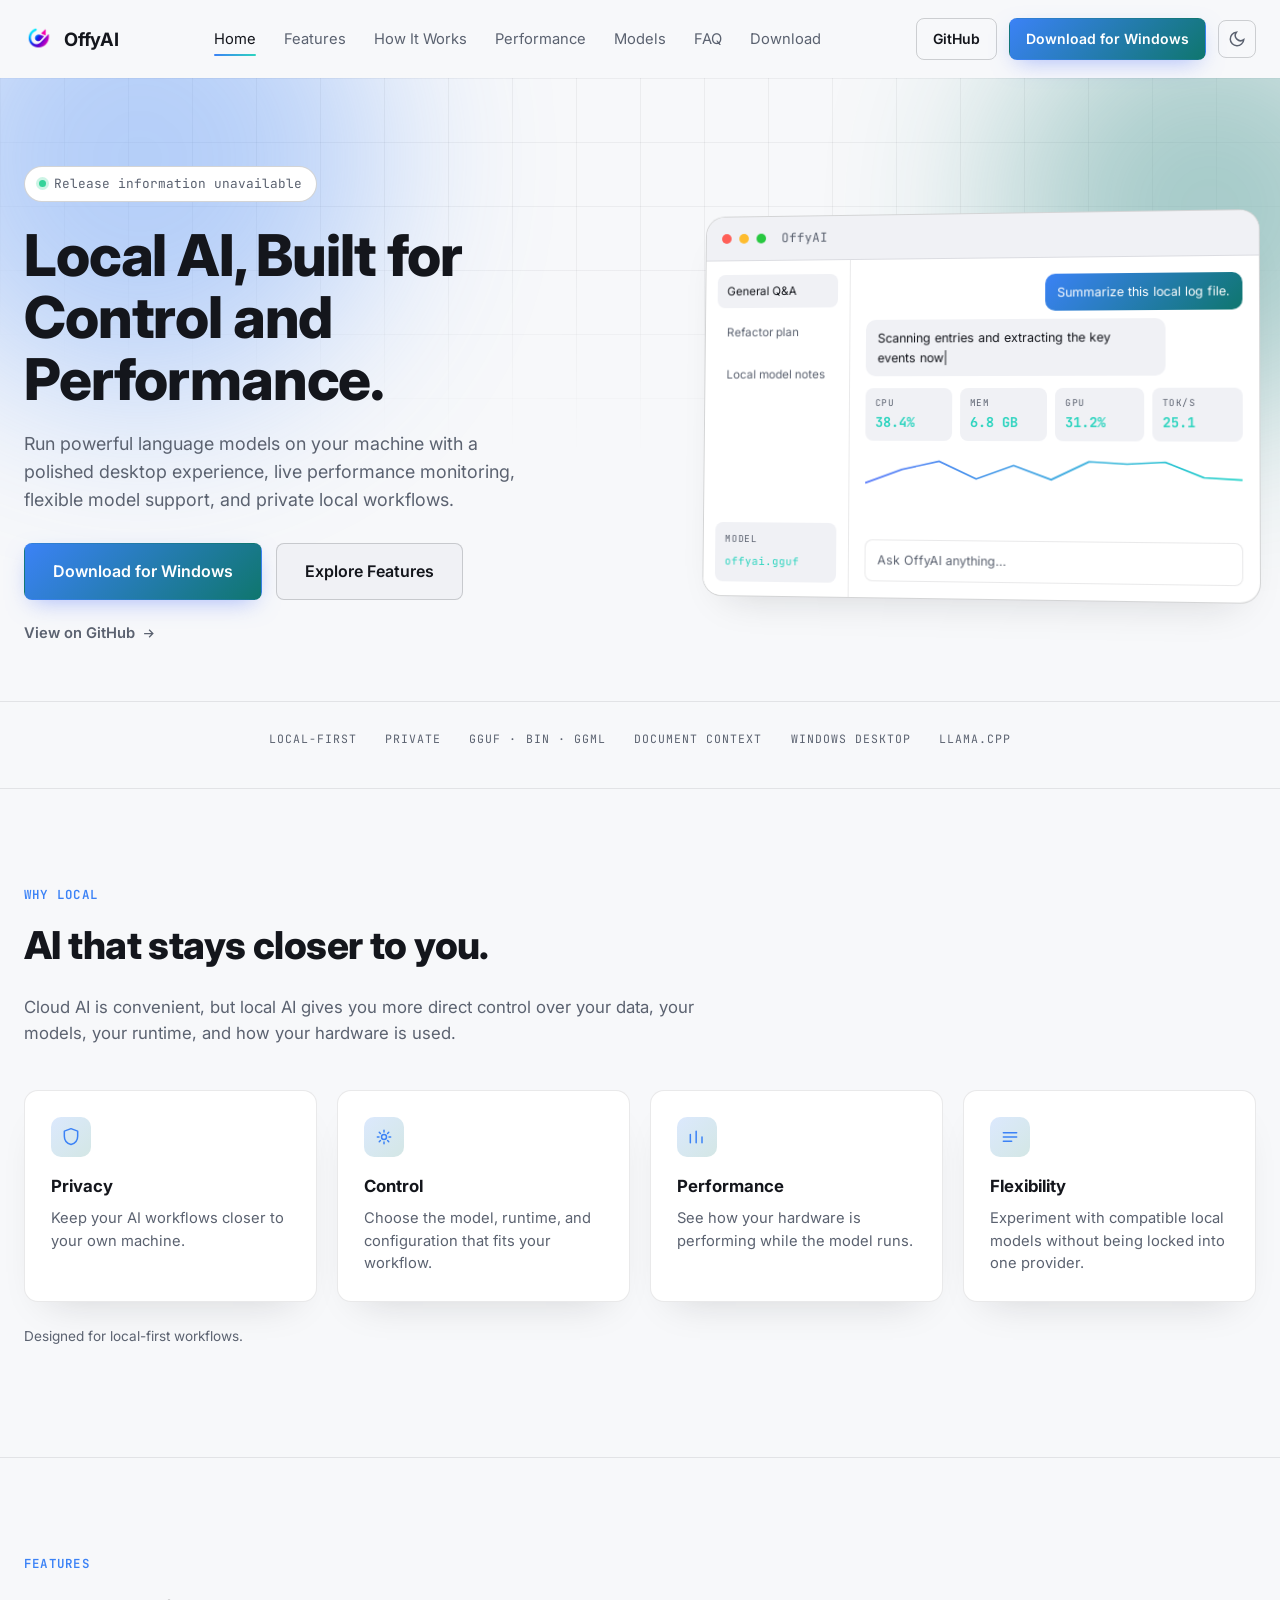
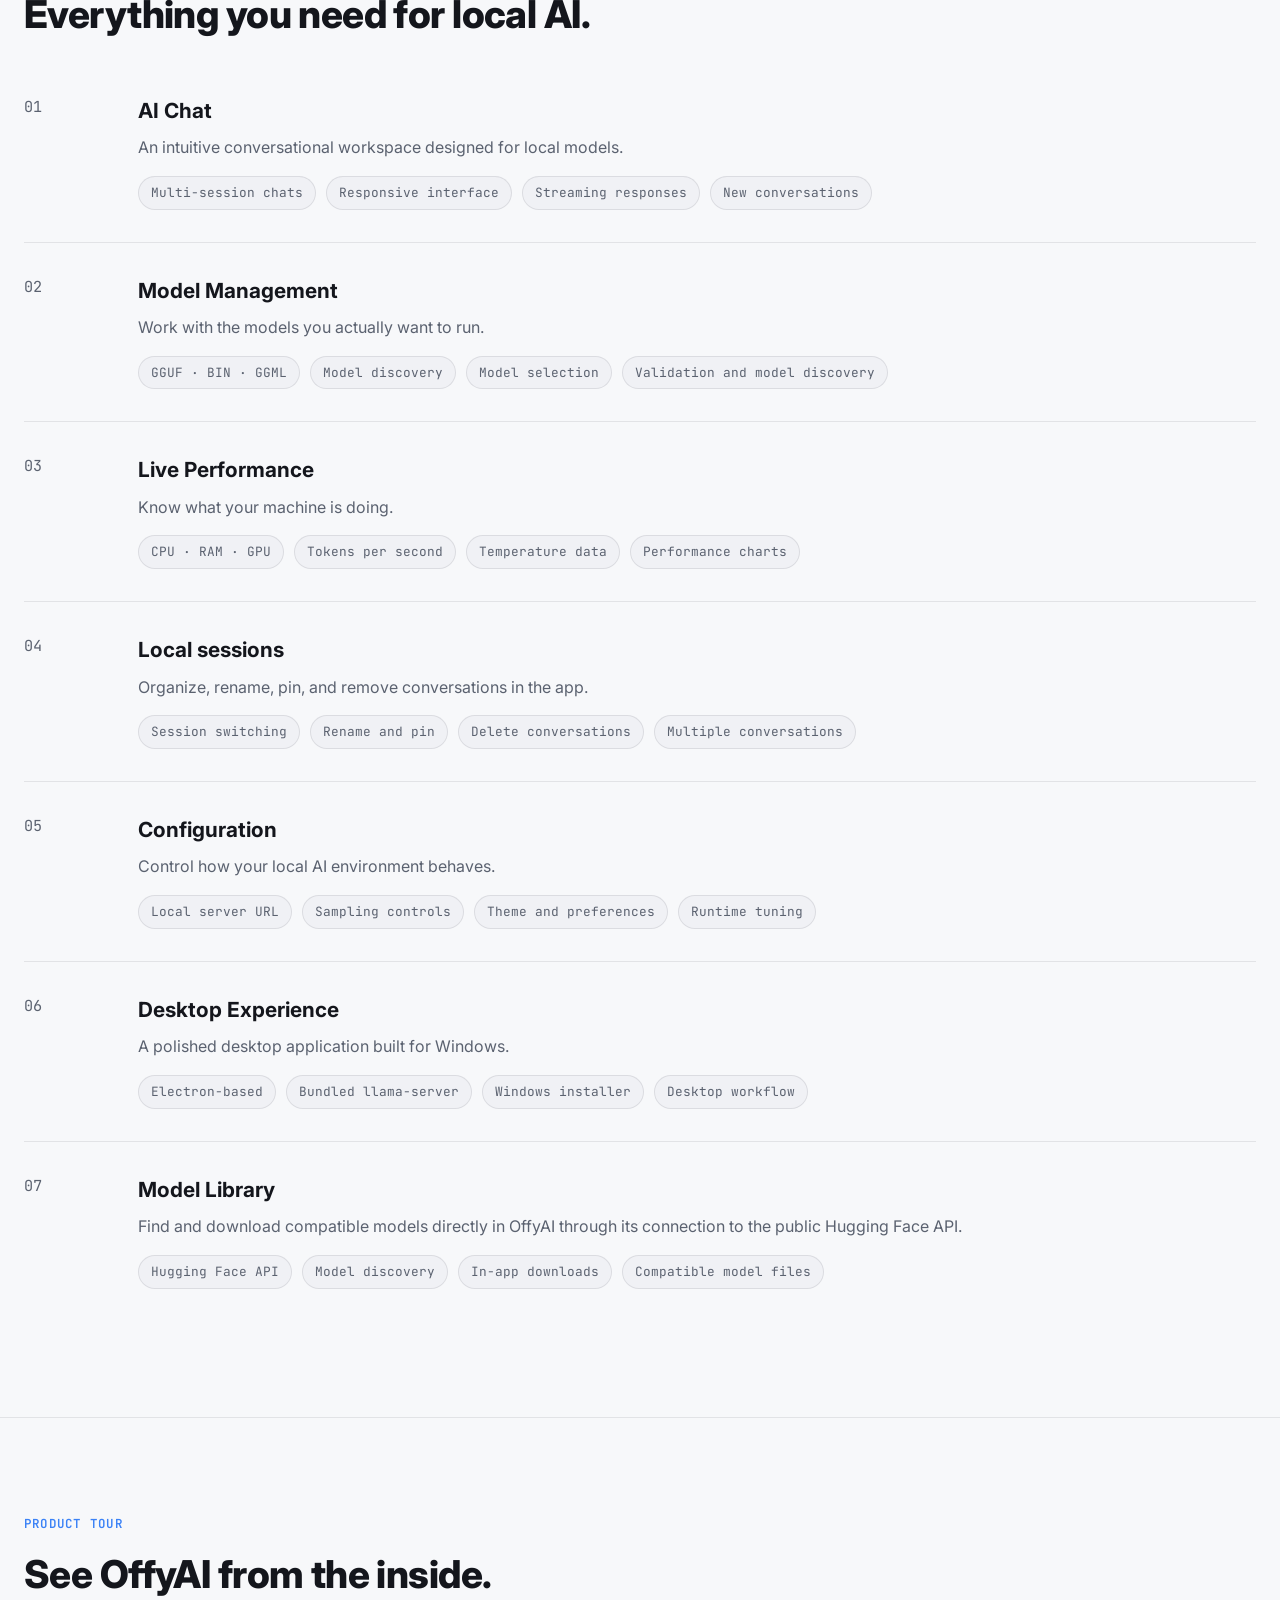
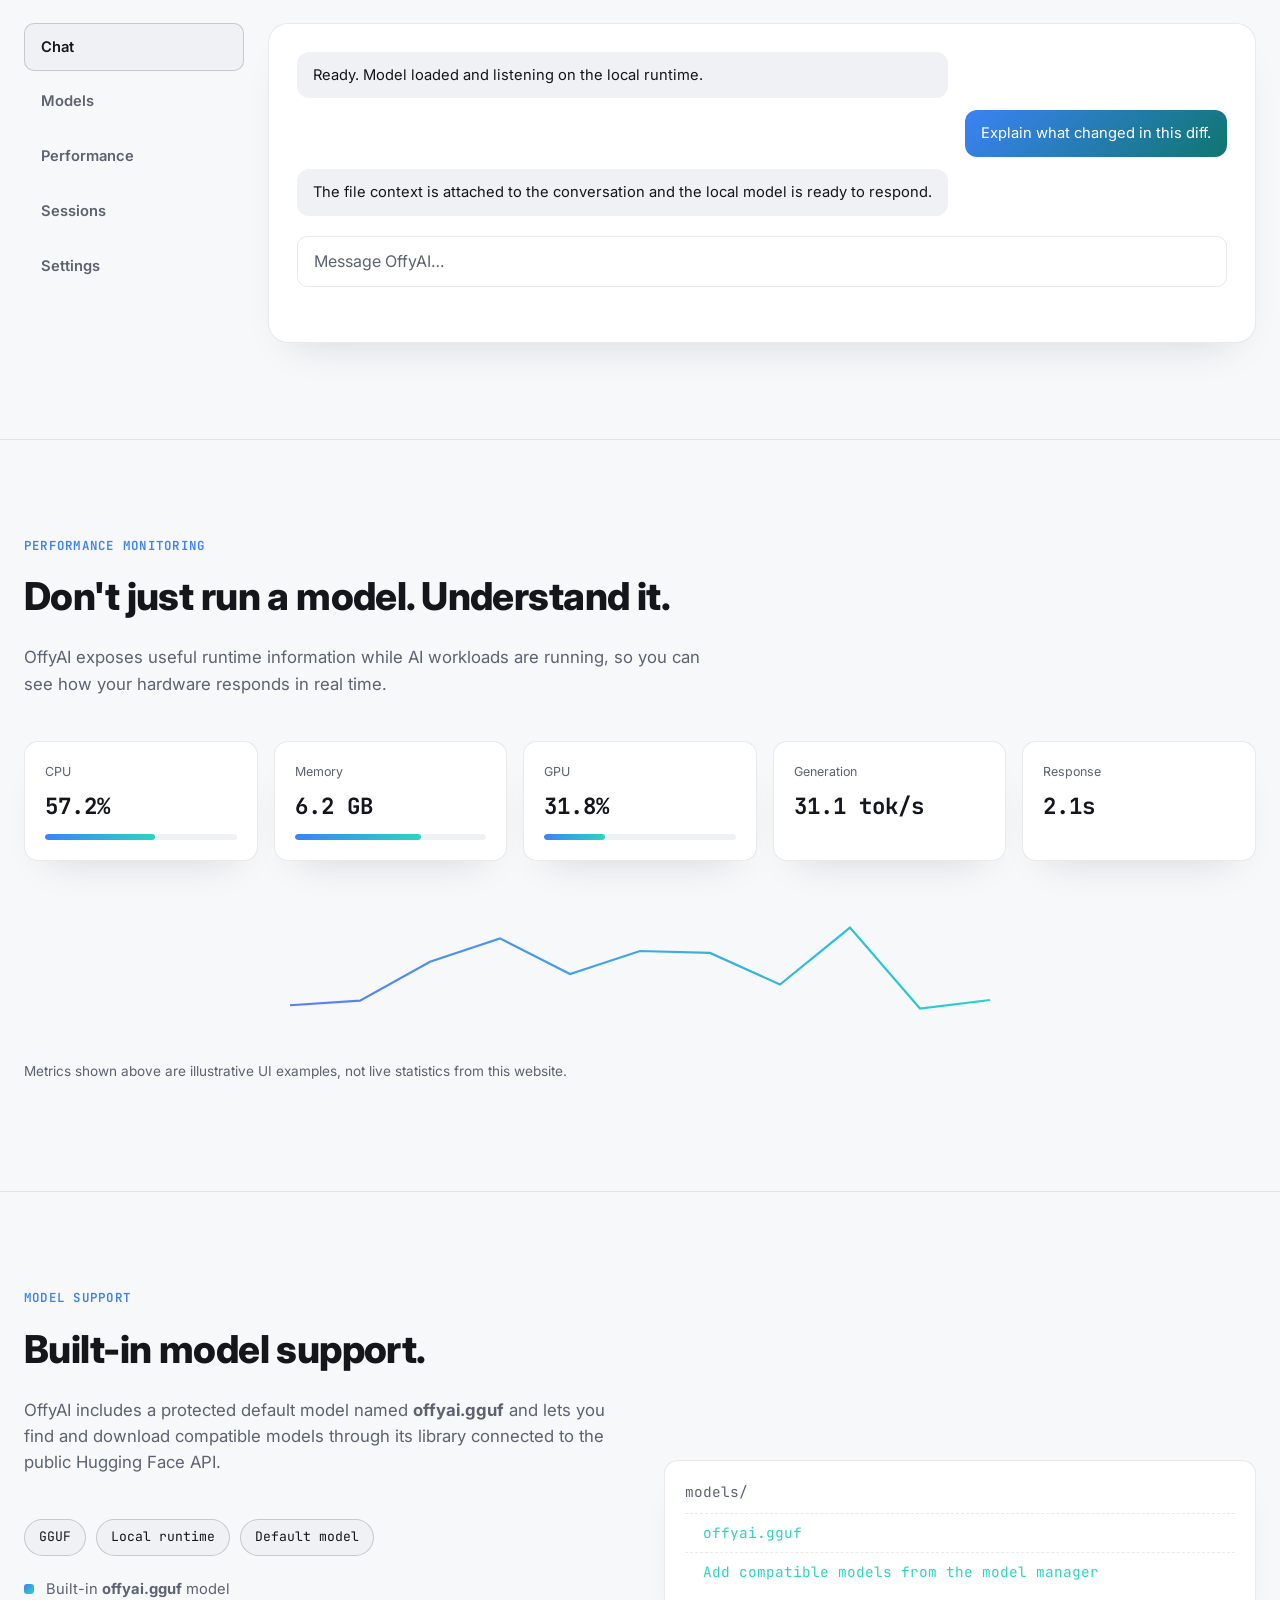
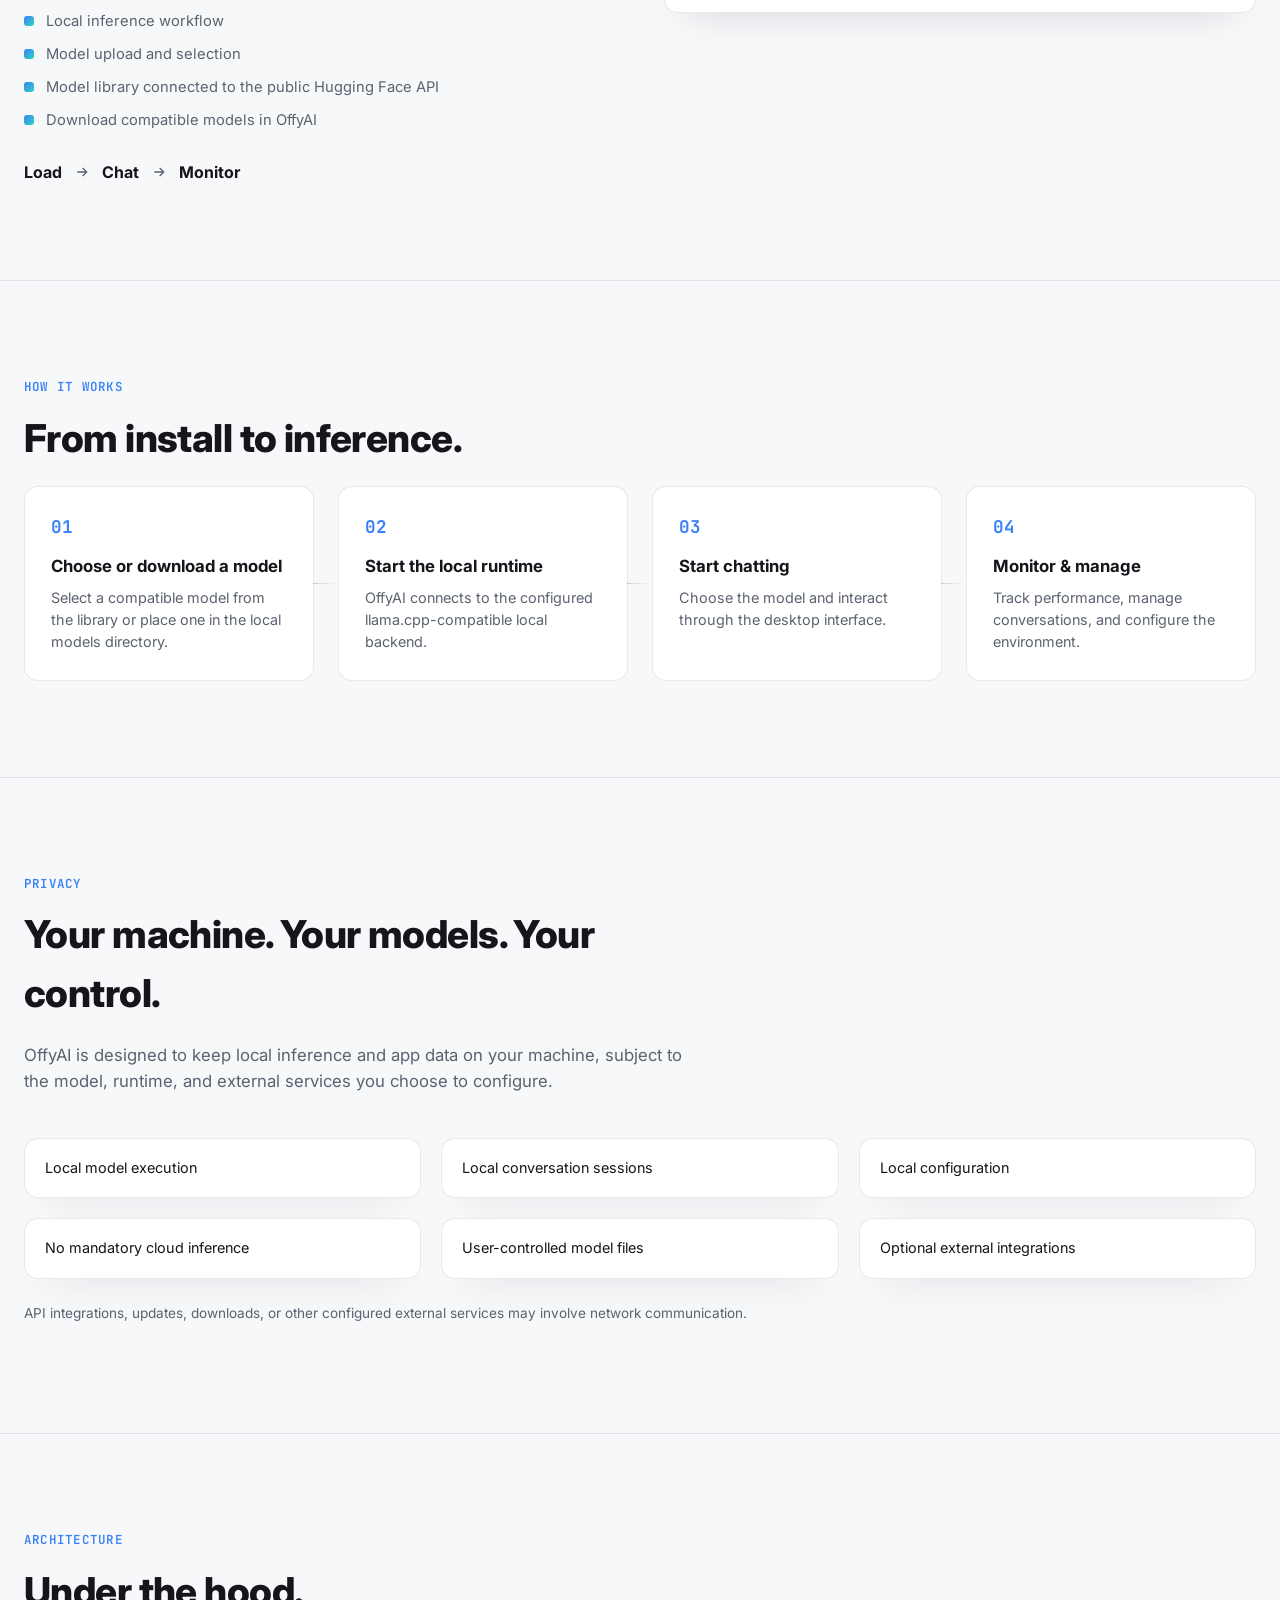
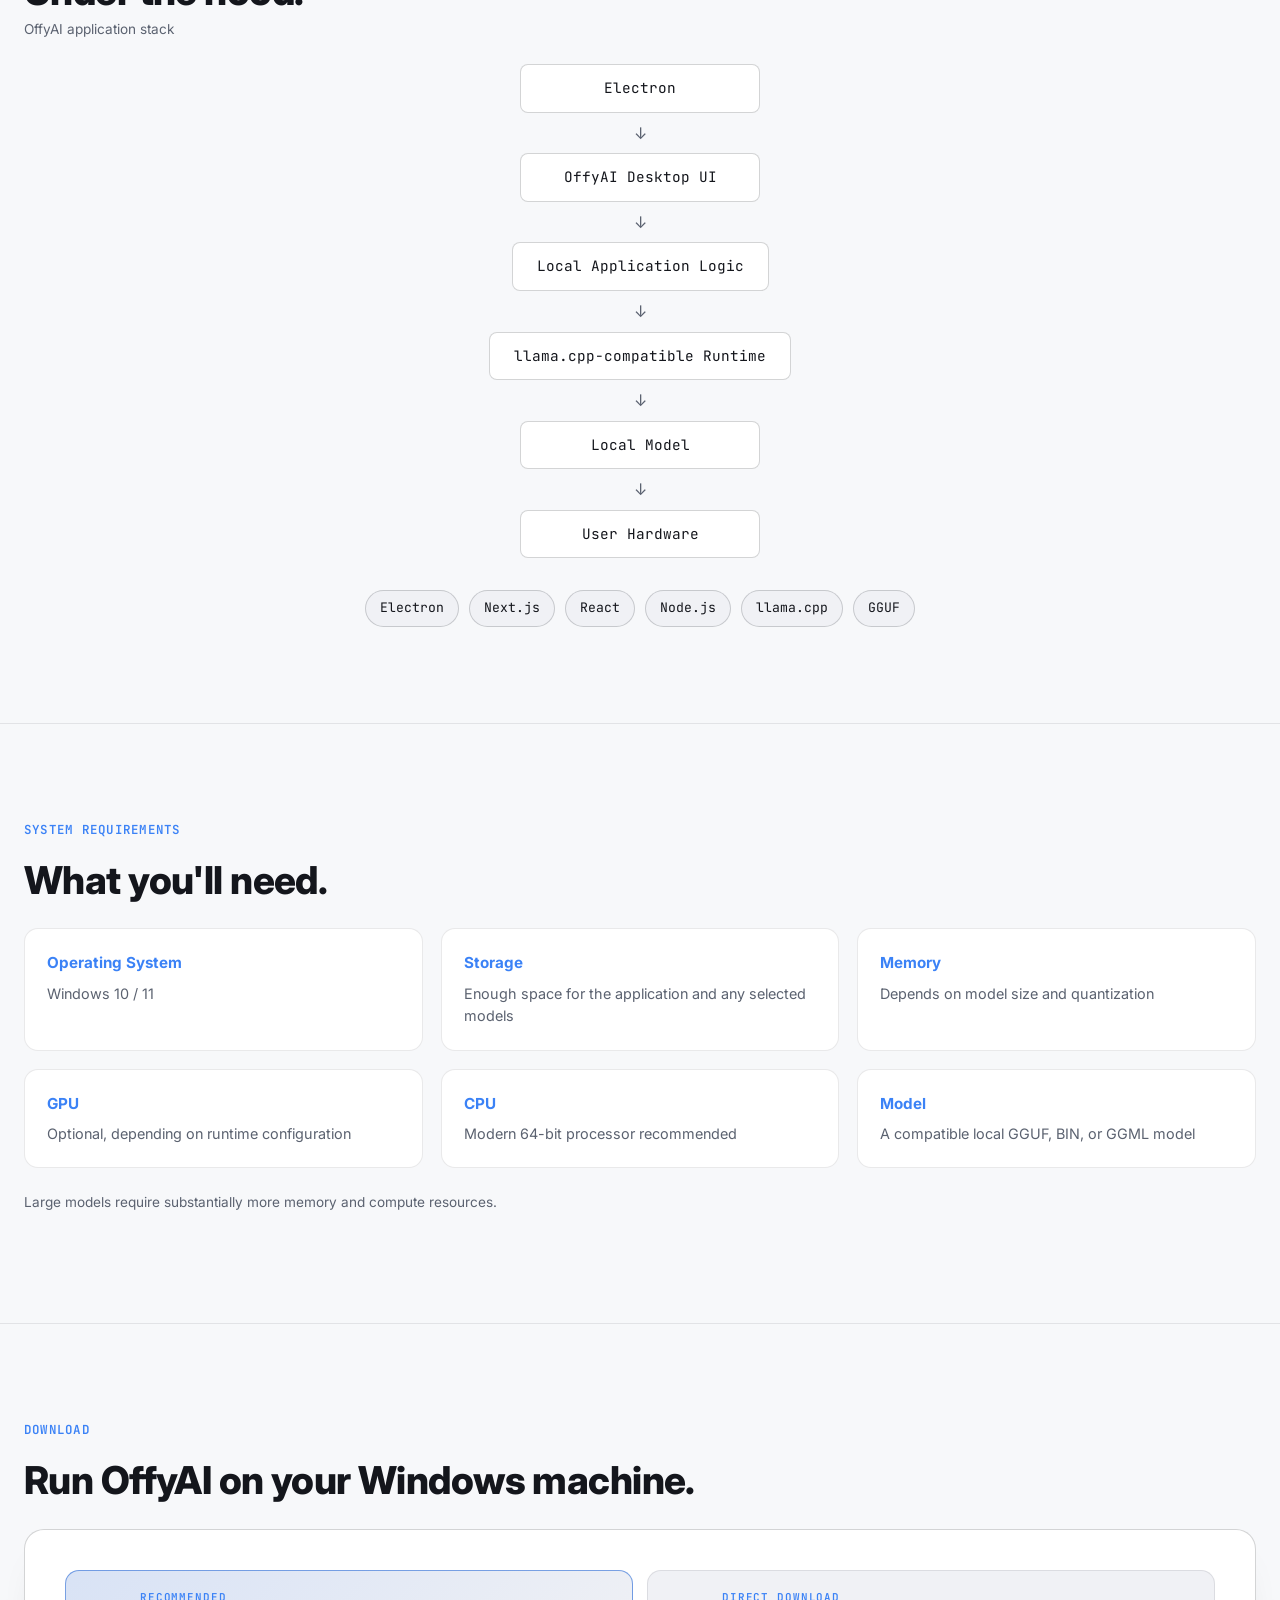
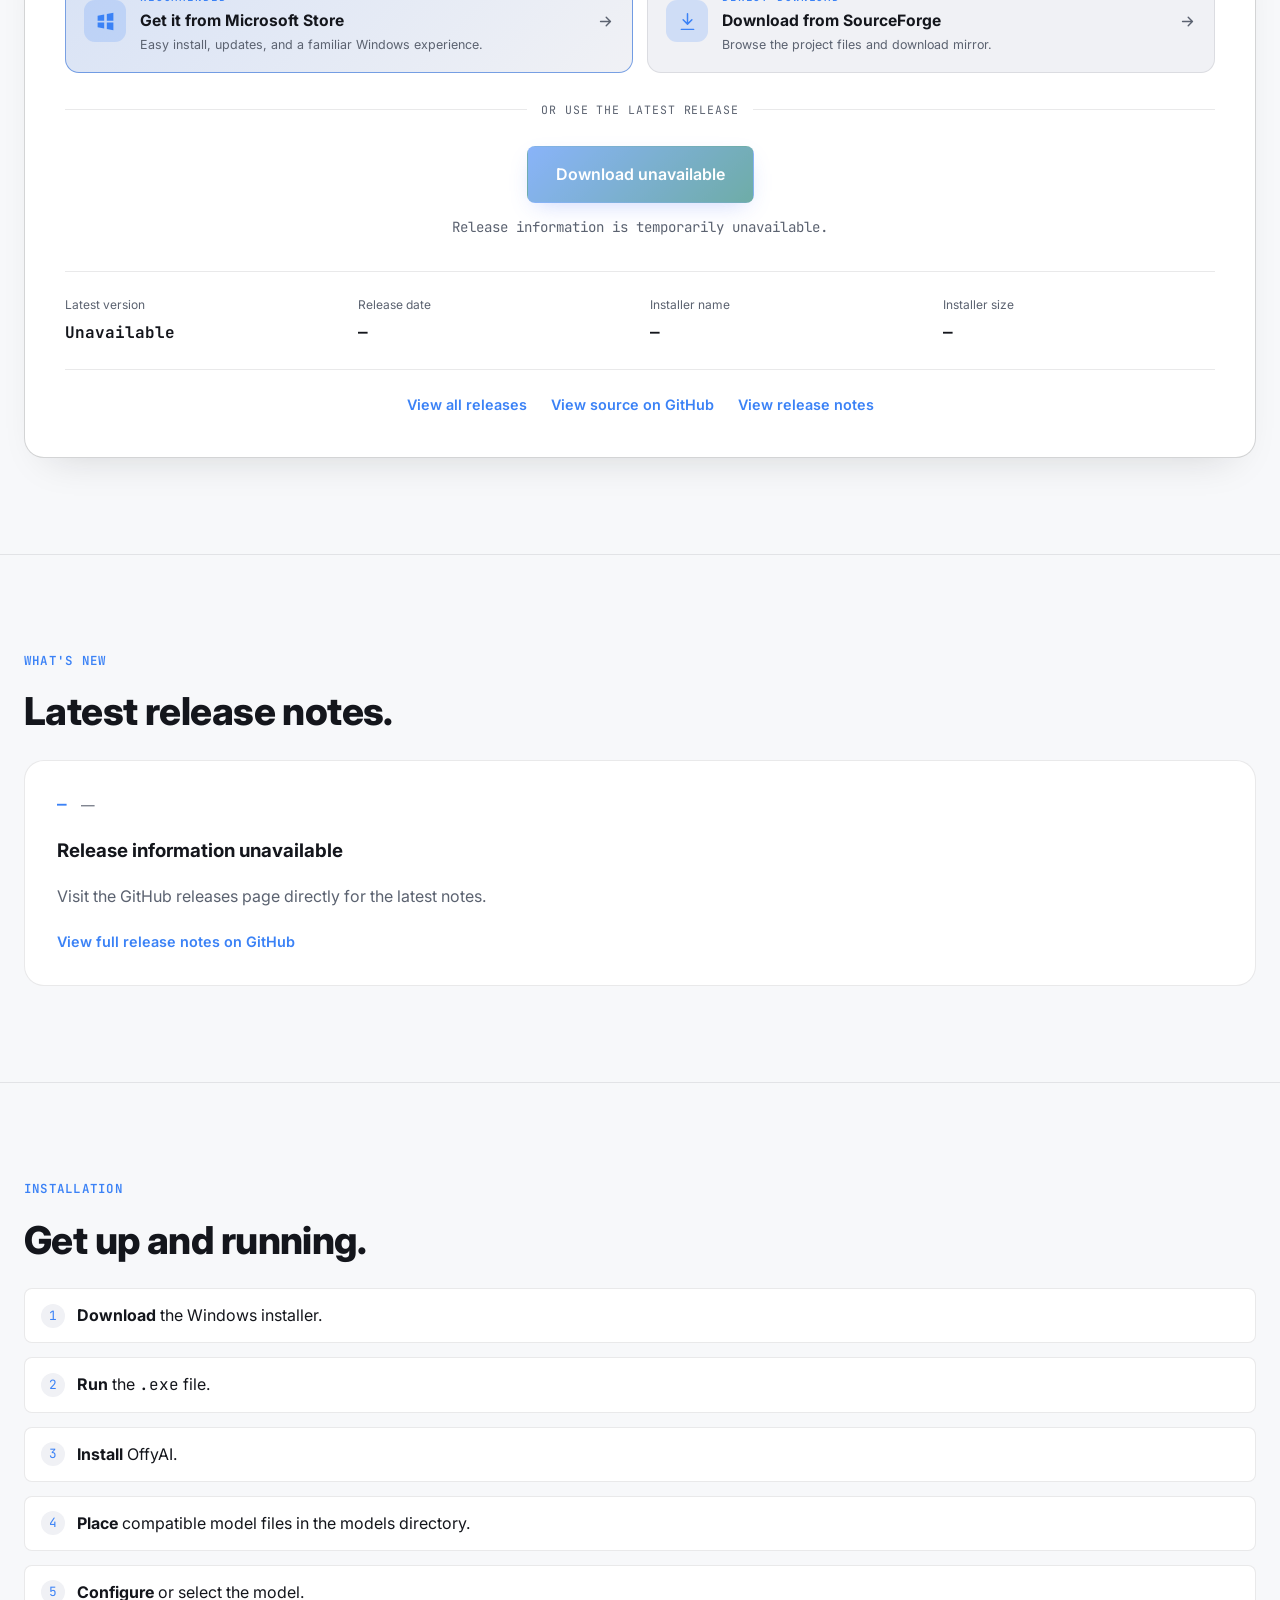
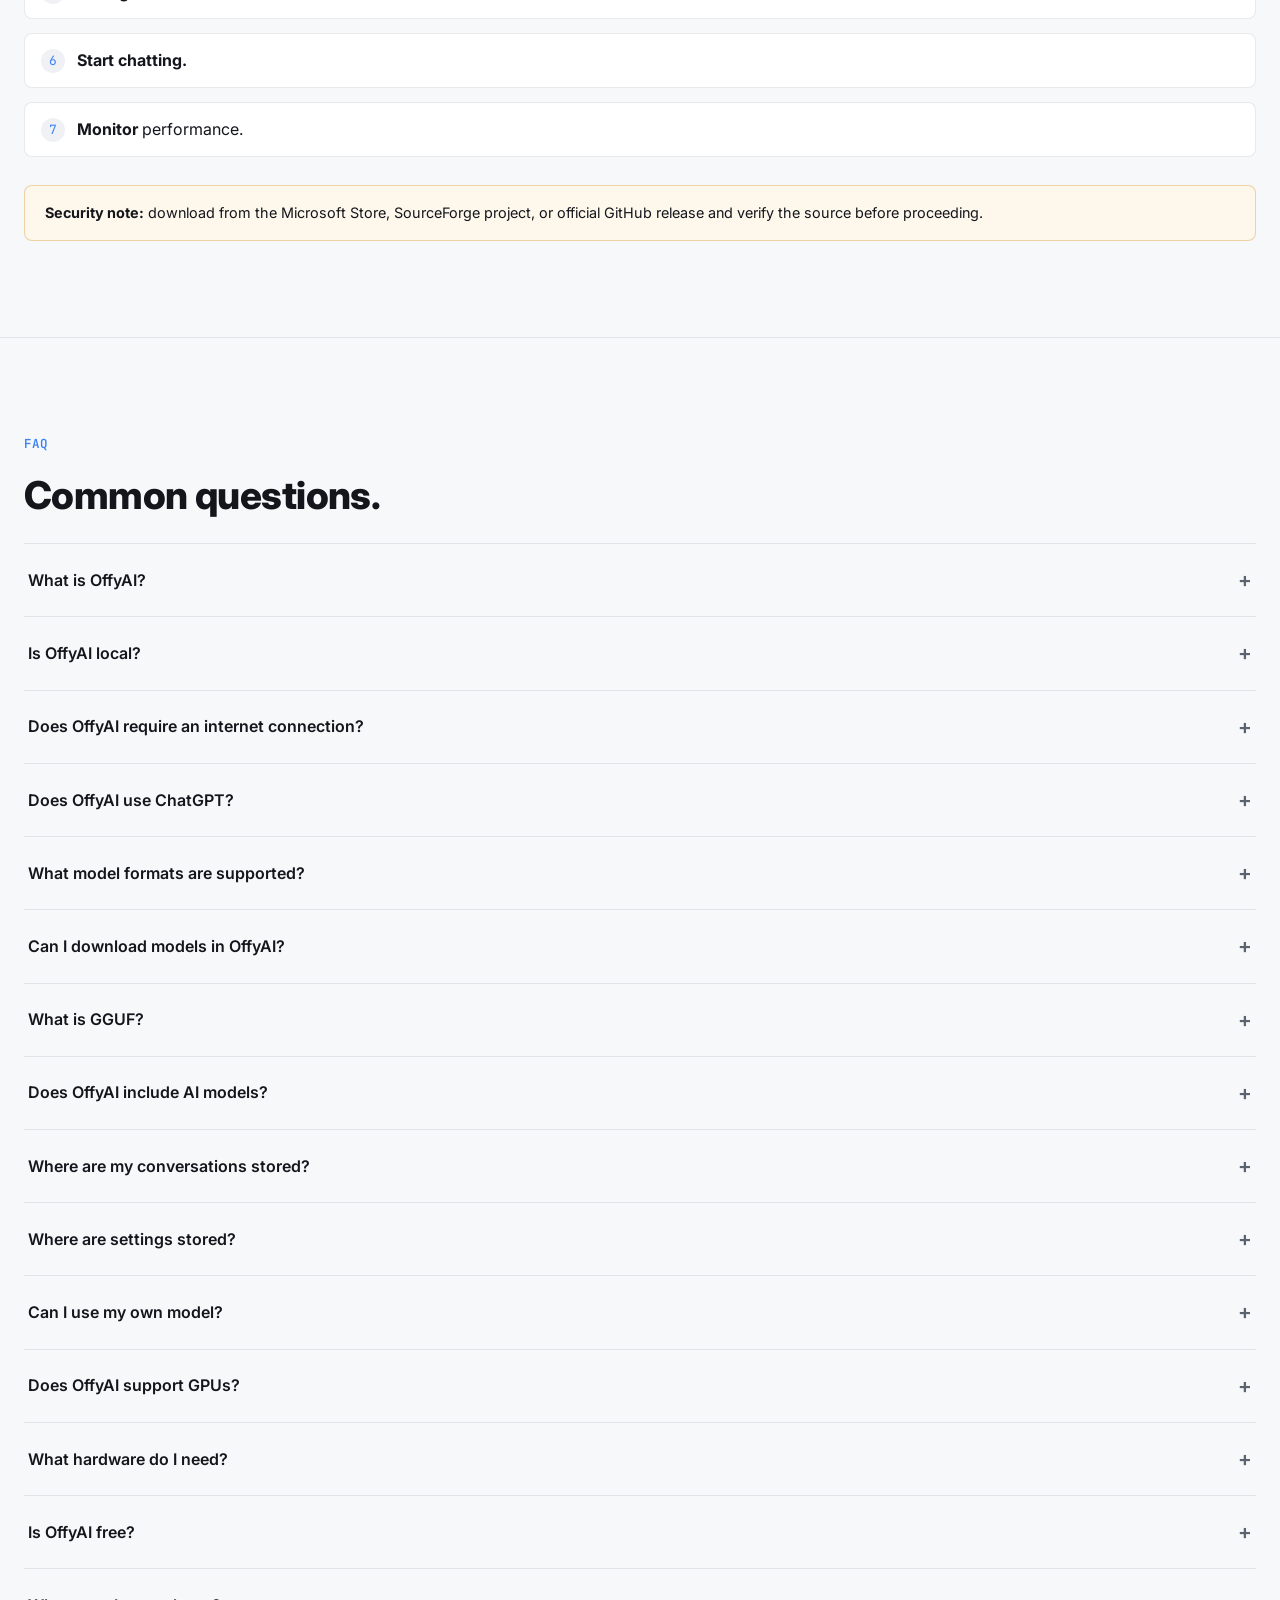
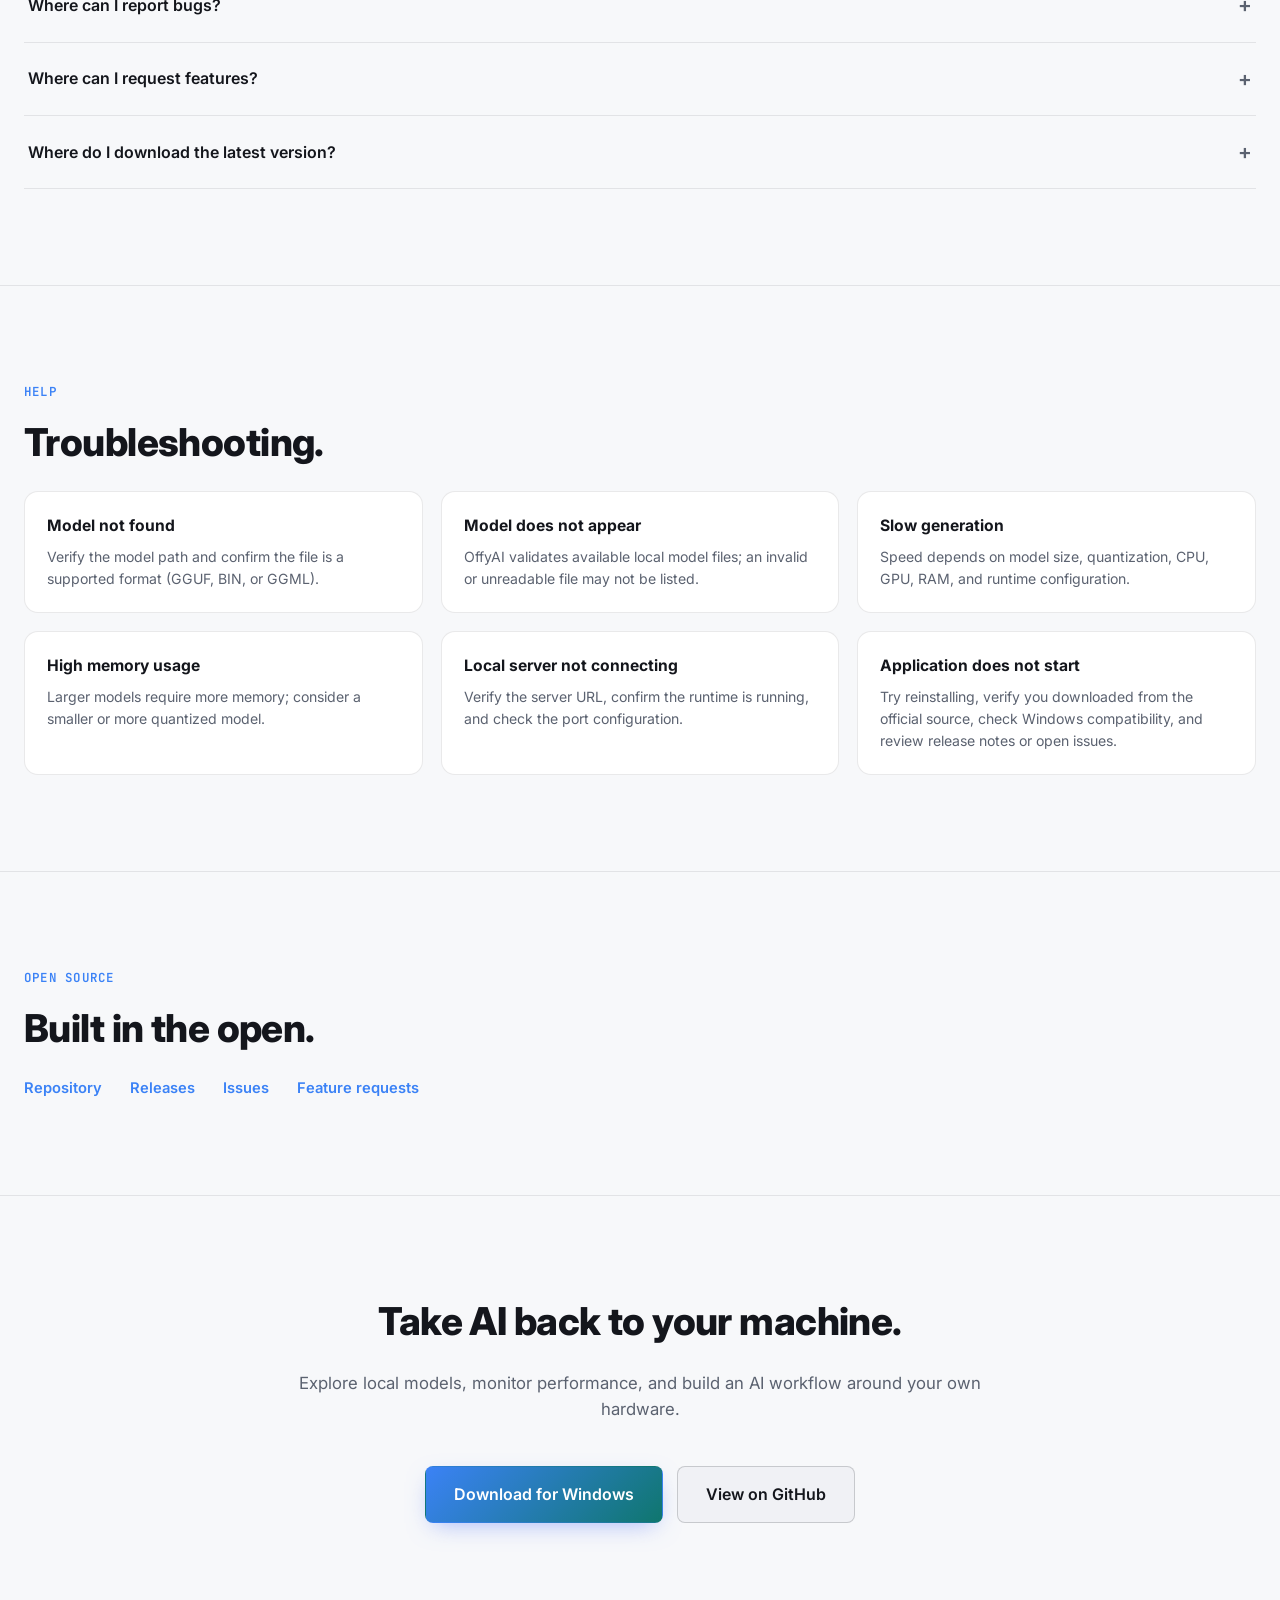
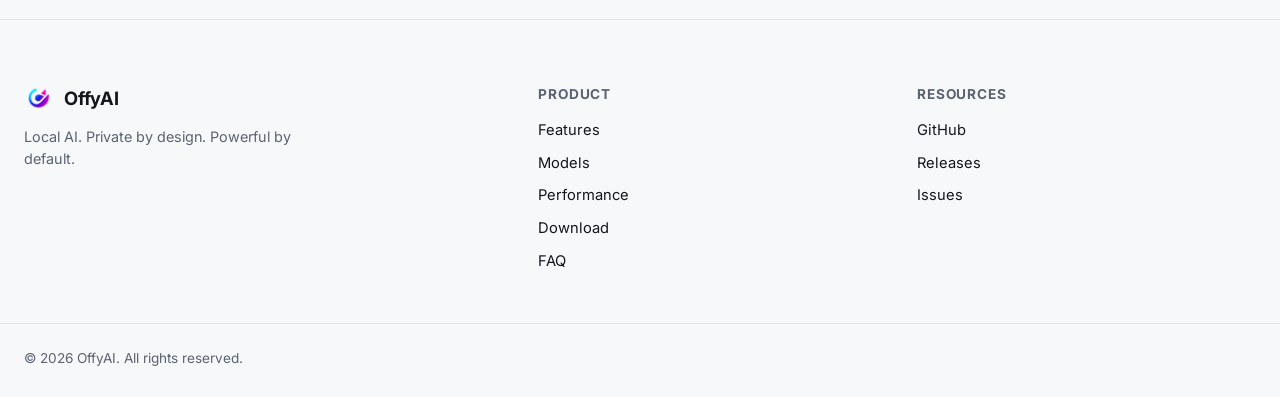
==== commit 3ebc69ca: "added microsoft store and sourceforge links" ====
--- a/index.html
+++ b/index.html
@@ -7,11 +7,15 @@
 <meta name="description" content="Run compatible AI models privately on Windows with OffyAI, a local-first desktop app for chat, GGUF model management, document context, and hardware monitoring.">
 <meta name="keywords" content="OffyAI, local AI desktop app, Windows AI assistant, local LLM, GGUF models, llama.cpp desktop app, offline AI assistant, private AI assistant, run LLM locally, local ChatGPT alternative, AI model manager, local AI assistant">
 <meta name="author" content="OffyAI">
+<meta name="application-name" content="OffyAI">
+<meta name="generator" content="OffyAI website">
 <meta name="robots" content="index, follow">
 <meta name="googlebot" content="index, follow, max-image-preview:large, max-snippet:-1, max-video-preview:-1">
+<meta name="bingbot" content="index, follow, max-image-preview:large, max-snippet:-1, max-video-preview:-1">
 <link rel="canonical" href="https://offyai.vercel.app/">
 <meta name="theme-color" content="#0a0b0f">
 <link rel="icon" type="image/png" href="offyai.png">
+<link rel="apple-touch-icon" href="offyai.png">
 
 <meta property="og:site_name" content="OffyAI">
 <meta property="og:title" content="OffyAI — Private Local AI Chat App for Windows">
@@ -19,6 +23,9 @@
 <meta property="og:type" content="website">
 <meta property="og:url" content="https://offyai.vercel.app/">
 <meta property="og:image" content="https://offyai.vercel.app/offyai.png">
+<meta property="og:image:type" content="image/png">
+<meta property="og:image:width" content="512">
+<meta property="og:image:height" content="512">
 <meta property="og:image:alt" content="OffyAI logo">
 <meta property="og:locale" content="en_US">
 
@@ -47,17 +54,63 @@
       "@id": "https://offyai.vercel.app/#website",
       "name": "OffyAI",
       "url": "https://offyai.vercel.app/",
-      "description": "Private local AI chat and model management for Windows."
+      "description": "Private local AI chat and model management for Windows.",
+      "publisher": {"@id": "https://offyai.vercel.app/#organization"},
+      "potentialAction": {
+        "@type": "ReadAction",
+        "target": "https://offyai.vercel.app/"
+      }
     },
     {
       "@type": "Organization",
       "@id": "https://offyai.vercel.app/#organization",
       "name": "OffyAI",
       "url": "https://offyai.vercel.app/",
+      "sameAs": ["https://github.com/bharat-poojari/offyai"],
       "logo": {
         "@type": "ImageObject",
-        "url": "https://offyai.vercel.app/offyai.png"
+        "url": "https://offyai.vercel.app/offyai.png",
+        "contentUrl": "https://offyai.vercel.app/offyai.png"
       }
+    },
+    {
+      "@type": "WebPage",
+      "@id": "https://offyai.vercel.app/#webpage",
+      "url": "https://offyai.vercel.app/",
+      "name": "OffyAI — Private Local AI Chat App for Windows",
+      "description": "Run compatible AI models privately on Windows with local chat, GGUF model management, document context, and hardware monitoring.",
+      "isPartOf": {"@id": "https://offyai.vercel.app/#website"},
+      "about": {"@id": "https://offyai.vercel.app/#software"},
+      "inLanguage": "en-US",
+      "primaryImageOfPage": {"@id": "https://offyai.vercel.app/#primaryimage"},
+      "hasPart": [
+        {"@type": "WebPageElement", "name": "Features", "url": "https://offyai.vercel.app/#features"},
+        {"@type": "WebPageElement", "name": "Models", "url": "https://offyai.vercel.app/#models"},
+        {"@type": "WebPageElement", "name": "Performance", "url": "https://offyai.vercel.app/#performance"},
+        {"@type": "WebPageElement", "name": "Download", "url": "https://offyai.vercel.app/#download"},
+        {"@type": "WebPageElement", "name": "FAQ", "url": "https://offyai.vercel.app/#faq"}
+      ]
+    },
+    {
+      "@type": "ImageObject",
+      "@id": "https://offyai.vercel.app/#primaryimage",
+      "url": "https://offyai.vercel.app/offyai.png",
+      "contentUrl": "https://offyai.vercel.app/offyai.png",
+      "caption": "OffyAI logo"
+    },
+    {
+      "@type": "SiteNavigationElement",
+      "@id": "https://offyai.vercel.app/#navigation",
+      "name": ["Home", "Features", "How It Works", "Performance", "Models", "FAQ", "Download"],
+      "url": [
+        "https://offyai.vercel.app/#home",
+        "https://offyai.vercel.app/#features",
+        "https://offyai.vercel.app/#how-it-works",
+        "https://offyai.vercel.app/#performance",
+        "https://offyai.vercel.app/#models",
+        "https://offyai.vercel.app/#faq",
+        "https://offyai.vercel.app/#download"
+      ]
     },
     {
       "@type": "SoftwareApplication",
@@ -69,6 +122,7 @@
       "applicationCategory": "DeveloperApplication",
       "url": "https://offyai.vercel.app/",
       "downloadUrl": "https://github.com/bharat-poojari/offyai/releases/latest",
+      "image": "https://offyai.vercel.app/offyai.png",
       "featureList": [
         "Private local AI chat",
         "GGUF, BIN, and GGML model support",
@@ -602,6 +656,31 @@
       <h2 class="section-title">Run OffyAI on your Windows machine.</h2>
 
       <div class="download-card">
+        <div class="download-options">
+          <a class="download-option download-option-featured" href="https://apps.microsoft.com/detail/9PDMFV489SD3?hl=en-us&gl=IN&ocid=pdpshare" rel="noopener noreferrer" target="_blank">
+            <span class="download-option-icon" aria-hidden="true">
+              <svg viewBox="0 0 24 24"><path d="M3 5.5 10.5 4v7H3v-5.5ZM13.5 3.4 21 2v9h-7.5V3.4ZM3 13h7.5v7L3 18.5V13ZM13.5 13H21v9l-7.5-1.4V13Z"/></svg>
+            </span>
+            <span class="download-option-copy">
+              <span class="download-option-kicker">Recommended</span>
+              <strong>Get it from Microsoft Store</strong>
+              <span>Easy install, updates, and a familiar Windows experience.</span>
+            </span>
+            <svg class="download-option-arrow" viewBox="0 0 24 24" aria-hidden="true"><path d="M5 12h14M13 6l6 6-6 6"/></svg>
+          </a>
+          <a class="download-option" href="https://sourceforge.net/projects/offyai/#" rel="noopener noreferrer" target="_blank">
+            <span class="download-option-icon" aria-hidden="true">
+              <svg viewBox="0 0 24 24"><path d="M12 3v12M7 10l5 5 5-5M5 21h14"/></svg>
+            </span>
+            <span class="download-option-copy">
+              <span class="download-option-kicker">Direct download</span>
+              <strong>Download from SourceForge</strong>
+              <span>Browse the project files and download mirror.</span>
+            </span>
+            <svg class="download-option-arrow" viewBox="0 0 24 24" aria-hidden="true"><path d="M5 12h14M13 6l6 6-6 6"/></svg>
+          </a>
+        </div>
+        <div class="download-divider"><span>or use the latest release</span></div>
         <div class="download-main">
           <button class="btn btn-primary btn-large" id="downloadBtn">Download Latest Windows Release</button>
           <p class="download-hint" id="downloadHint">Checking for the latest release…</p>
@@ -655,7 +734,7 @@
         <li><strong>Monitor</strong> performance.</li>
       </ol>
       <div class="notice-box">
-        <strong>Security note:</strong> if Windows displays a security warning, verify that you downloaded the installer from the official GitHub release before proceeding.
+        <strong>Security note:</strong> download from the Microsoft Store, SourceForge project, or official GitHub release and verify the source before proceeding.
       </div>
     </div>
   </section>
@@ -749,7 +828,7 @@
 
         <div class="accordion-item">
           <h3><button class="accordion-trigger" aria-expanded="false">Where do I download the latest version?</button></h3>
-          <div class="accordion-panel" hidden><p>Use the Download section on this page, or visit the GitHub Releases page directly.</p></div>
+          <div class="accordion-panel" hidden><p>Use the Microsoft Store for the easiest install, SourceForge to browse the project files, or the GitHub Releases page for the latest installer.</p></div>
         </div>
 
       </div>
--- a/assets/css/style.css
+++ b/assets/css/style.css
@@ -502,6 +502,25 @@
   background: var(--surface); border: 1px solid var(--border-strong); border-radius: var(--radius-lg);
   padding: 40px; box-shadow: var(--shadow-card);
 }
+.download-options { display: grid; grid-template-columns: repeat(2, 1fr); gap: 14px; margin-bottom: 28px; }
+.download-option {
+  display: flex; align-items: center; gap: 14px; min-width: 0; padding: 18px;
+  background: var(--surface-2); border: 1px solid var(--border); border-radius: var(--radius-md);
+  transition: transform var(--transition), border-color var(--transition), background var(--transition);
+}
+.download-option:hover { transform: translateY(-2px); border-color: var(--primary); background: color-mix(in srgb, var(--surface-2) 82%, var(--primary)); }
+.download-option-featured { border-color: color-mix(in srgb, var(--primary) 55%, var(--border-strong)); background: linear-gradient(135deg, color-mix(in srgb, var(--primary) 13%, var(--surface-2)), var(--surface-2)); }
+.download-option-icon { flex: 0 0 42px; width: 42px; height: 42px; display: grid; place-items: center; border-radius: 11px; background: color-mix(in srgb, var(--primary) 18%, transparent); color: var(--primary); }
+.download-option-icon svg { width: 21px; height: 21px; fill: none; stroke: currentColor; stroke-width: 1.7; stroke-linecap: round; stroke-linejoin: round; }
+.download-option-featured .download-option-icon svg { fill: currentColor; stroke: none; }
+.download-option-copy { display: flex; flex: 1; flex-direction: column; gap: 3px; min-width: 0; }
+.download-option-copy strong { font-size: 0.98rem; }
+.download-option-copy > span:last-child { color: var(--muted); font-size: 0.78rem; line-height: 1.4; }
+.download-option-kicker { color: var(--primary); font-family: var(--font-mono); font-size: 0.68rem; font-weight: 600; letter-spacing: 0.08em; text-transform: uppercase; }
+.download-option-arrow { flex: 0 0 17px; width: 17px; height: 17px; fill: none; stroke: var(--muted); stroke-width: 2; stroke-linecap: round; stroke-linejoin: round; transition: transform var(--transition), stroke var(--transition); }
+.download-option:hover .download-option-arrow { transform: translateX(3px); stroke: var(--text); }
+.download-divider { display: flex; align-items: center; gap: 14px; margin: 0 0 28px; color: var(--muted); font-family: var(--font-mono); font-size: 0.72rem; text-transform: uppercase; letter-spacing: 0.08em; }
+.download-divider::before, .download-divider::after { content: ''; flex: 1; height: 1px; background: var(--border); }
 .download-main { text-align: center; margin-bottom: 32px; }
 .download-hint { color: var(--muted); font-size: 0.88rem; margin-top: 14px; font-family: var(--font-mono); }
 .download-details {
--- a/assets/css/responsive.css
+++ b/assets/css/responsive.css
@@ -15,6 +15,7 @@
   .help-grid { grid-template-columns: repeat(2, 1fr); }
   .models-grid { grid-template-columns: 1fr; }
   .download-details { grid-template-columns: repeat(2, 1fr); }
+  .download-options { grid-template-columns: 1fr; }
   .footer-grid { grid-template-columns: 1fr 1fr; }
   .footer-brand { grid-column: 1 / -1; }
 }
@@ -146,6 +147,7 @@
   .mockup-metrics { grid-template-columns: repeat(2, 1fr); }
   .perf-dashboard { grid-template-columns: 1fr 1fr; }
   .download-card { padding: 24px 18px; }
+  .download-option { padding: 16px; }
   .download-details { grid-template-columns: 1fr; }
   .download-links { flex-direction: column; align-items: center; gap: 12px; }
   .github-stats { gap: 24px; flex-wrap: wrap; }
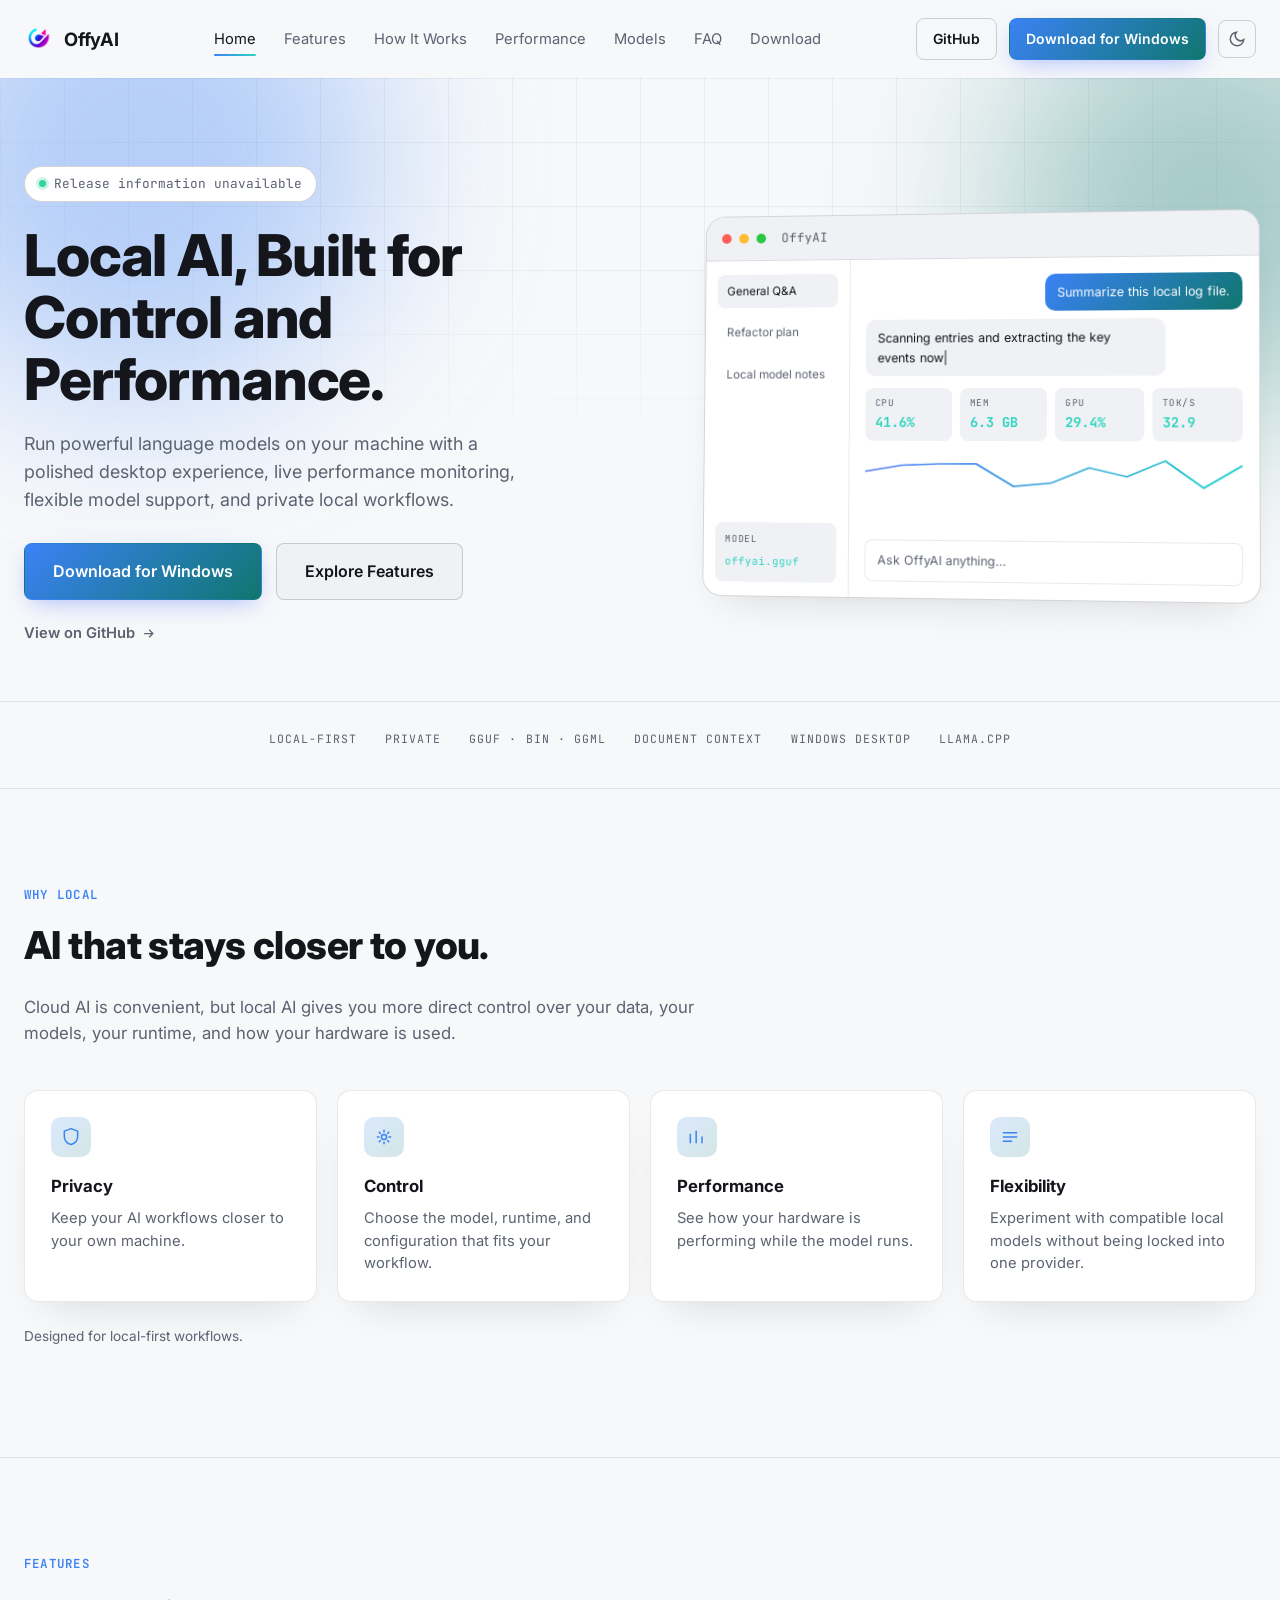
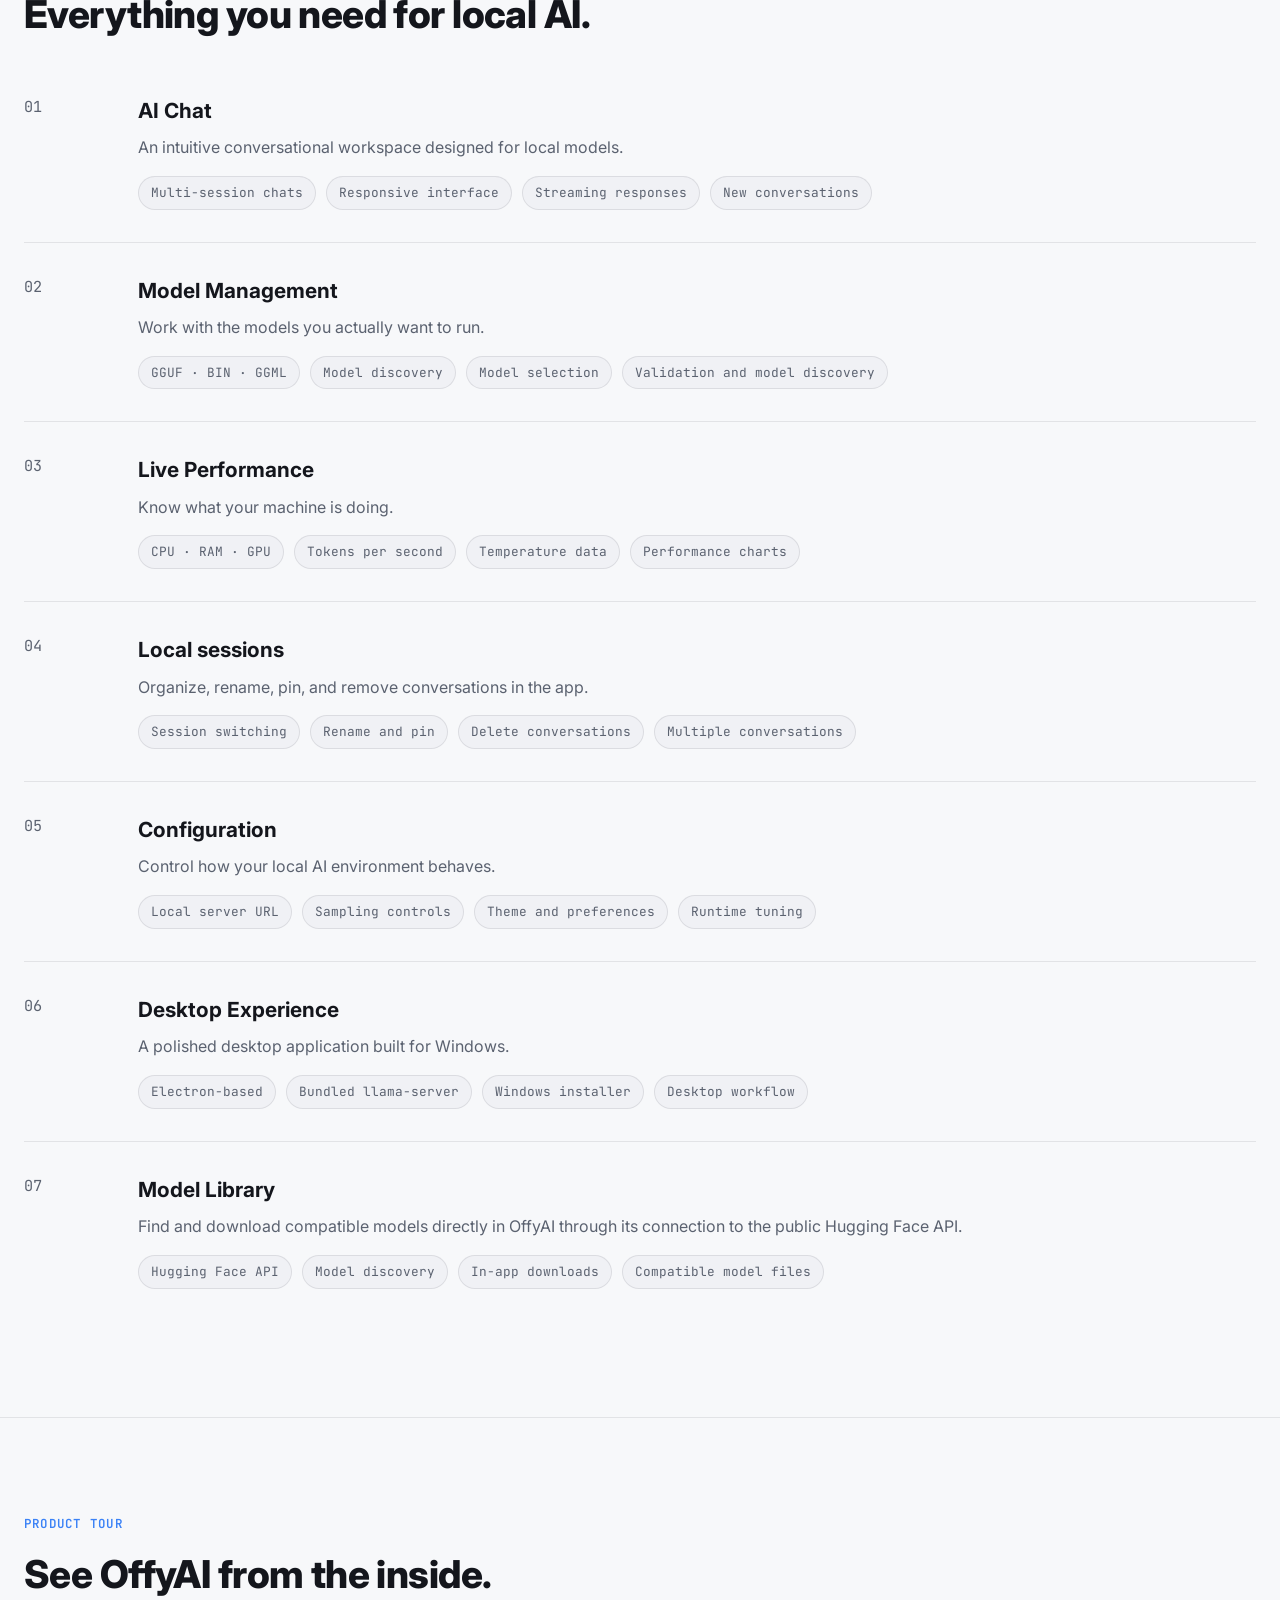
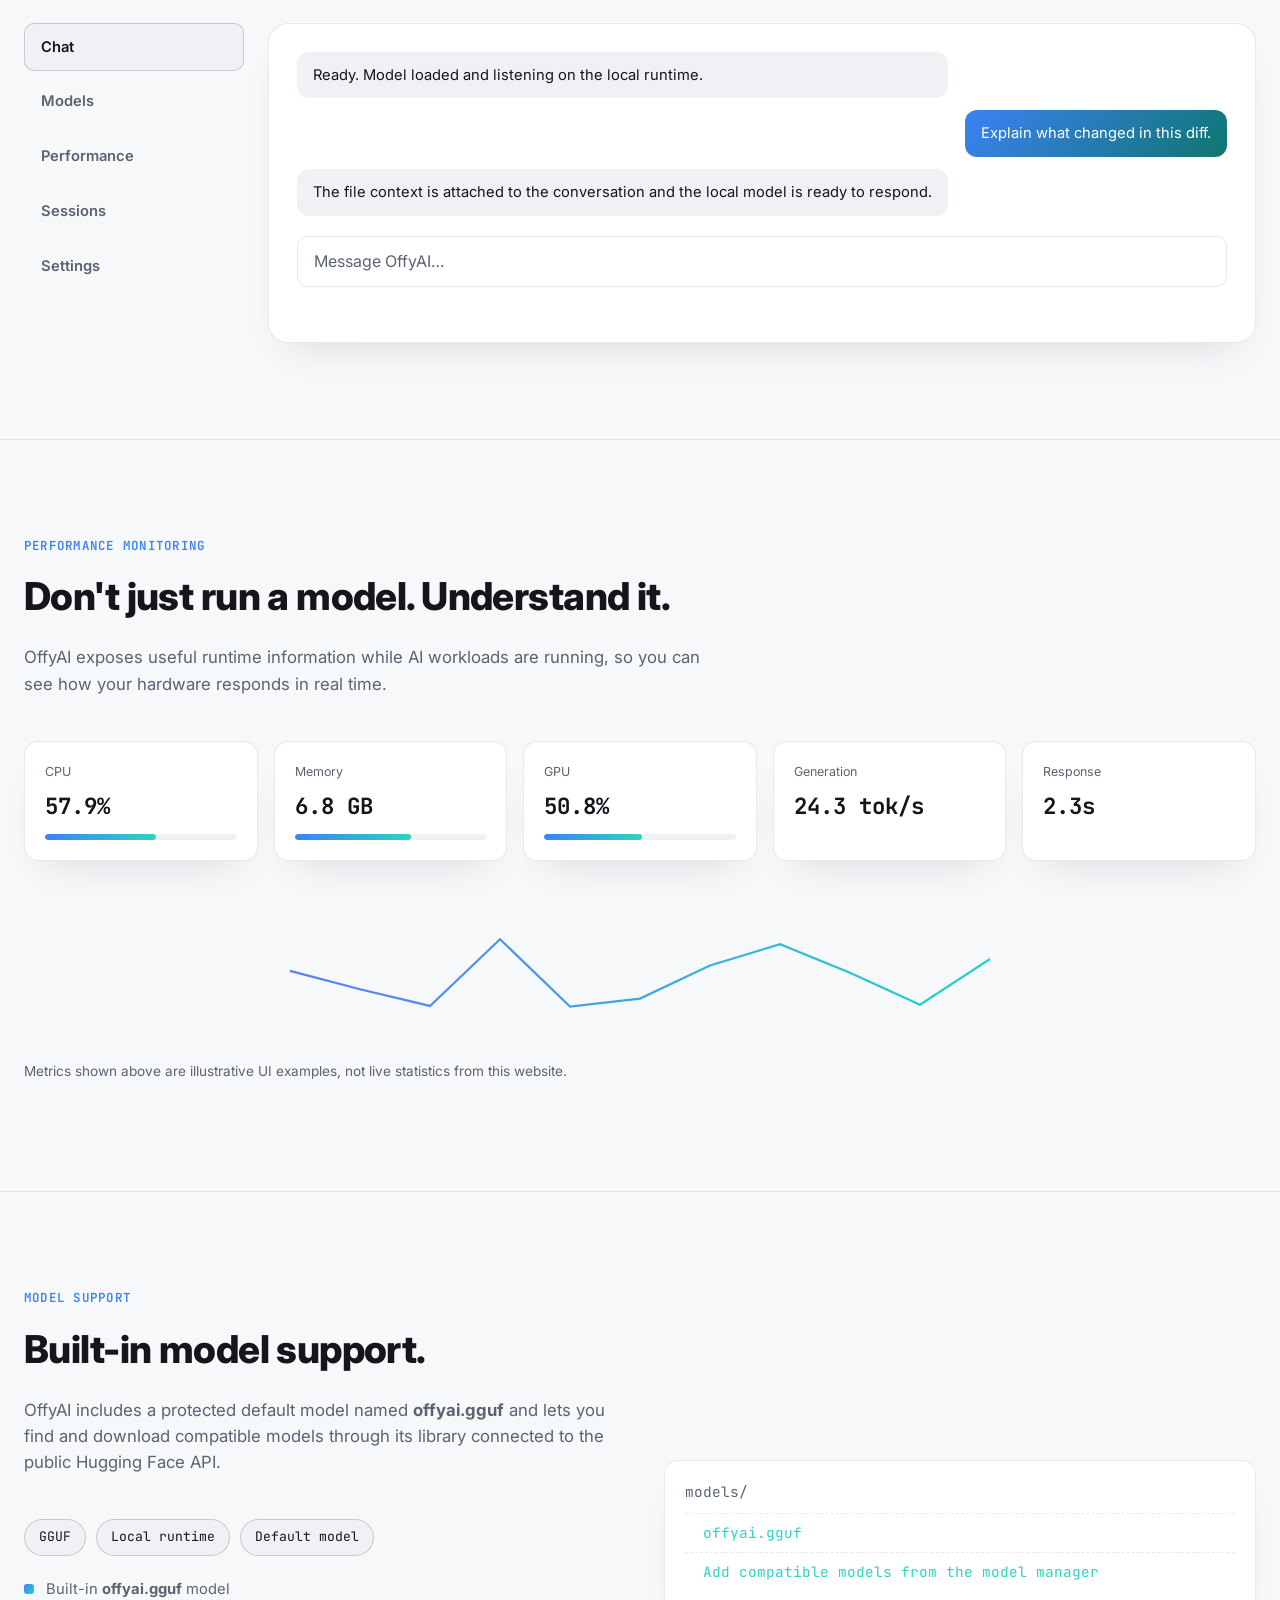
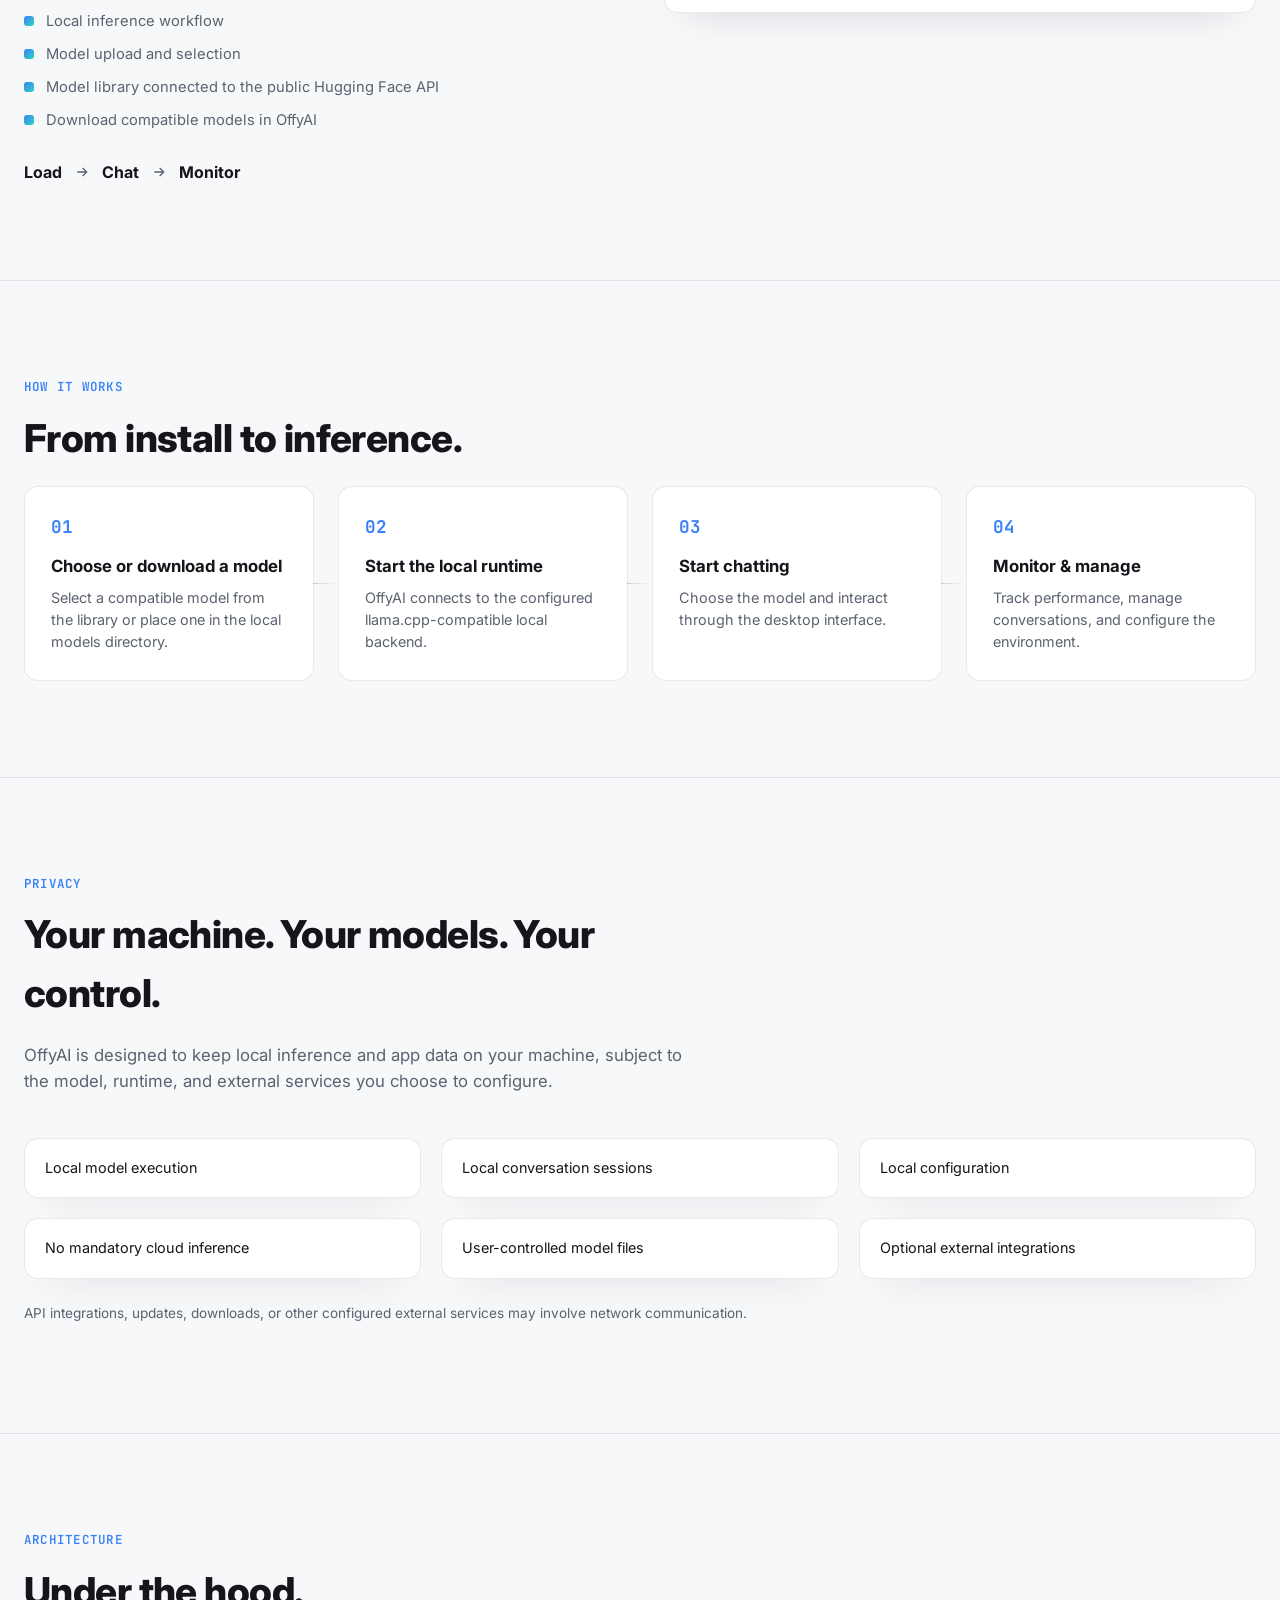
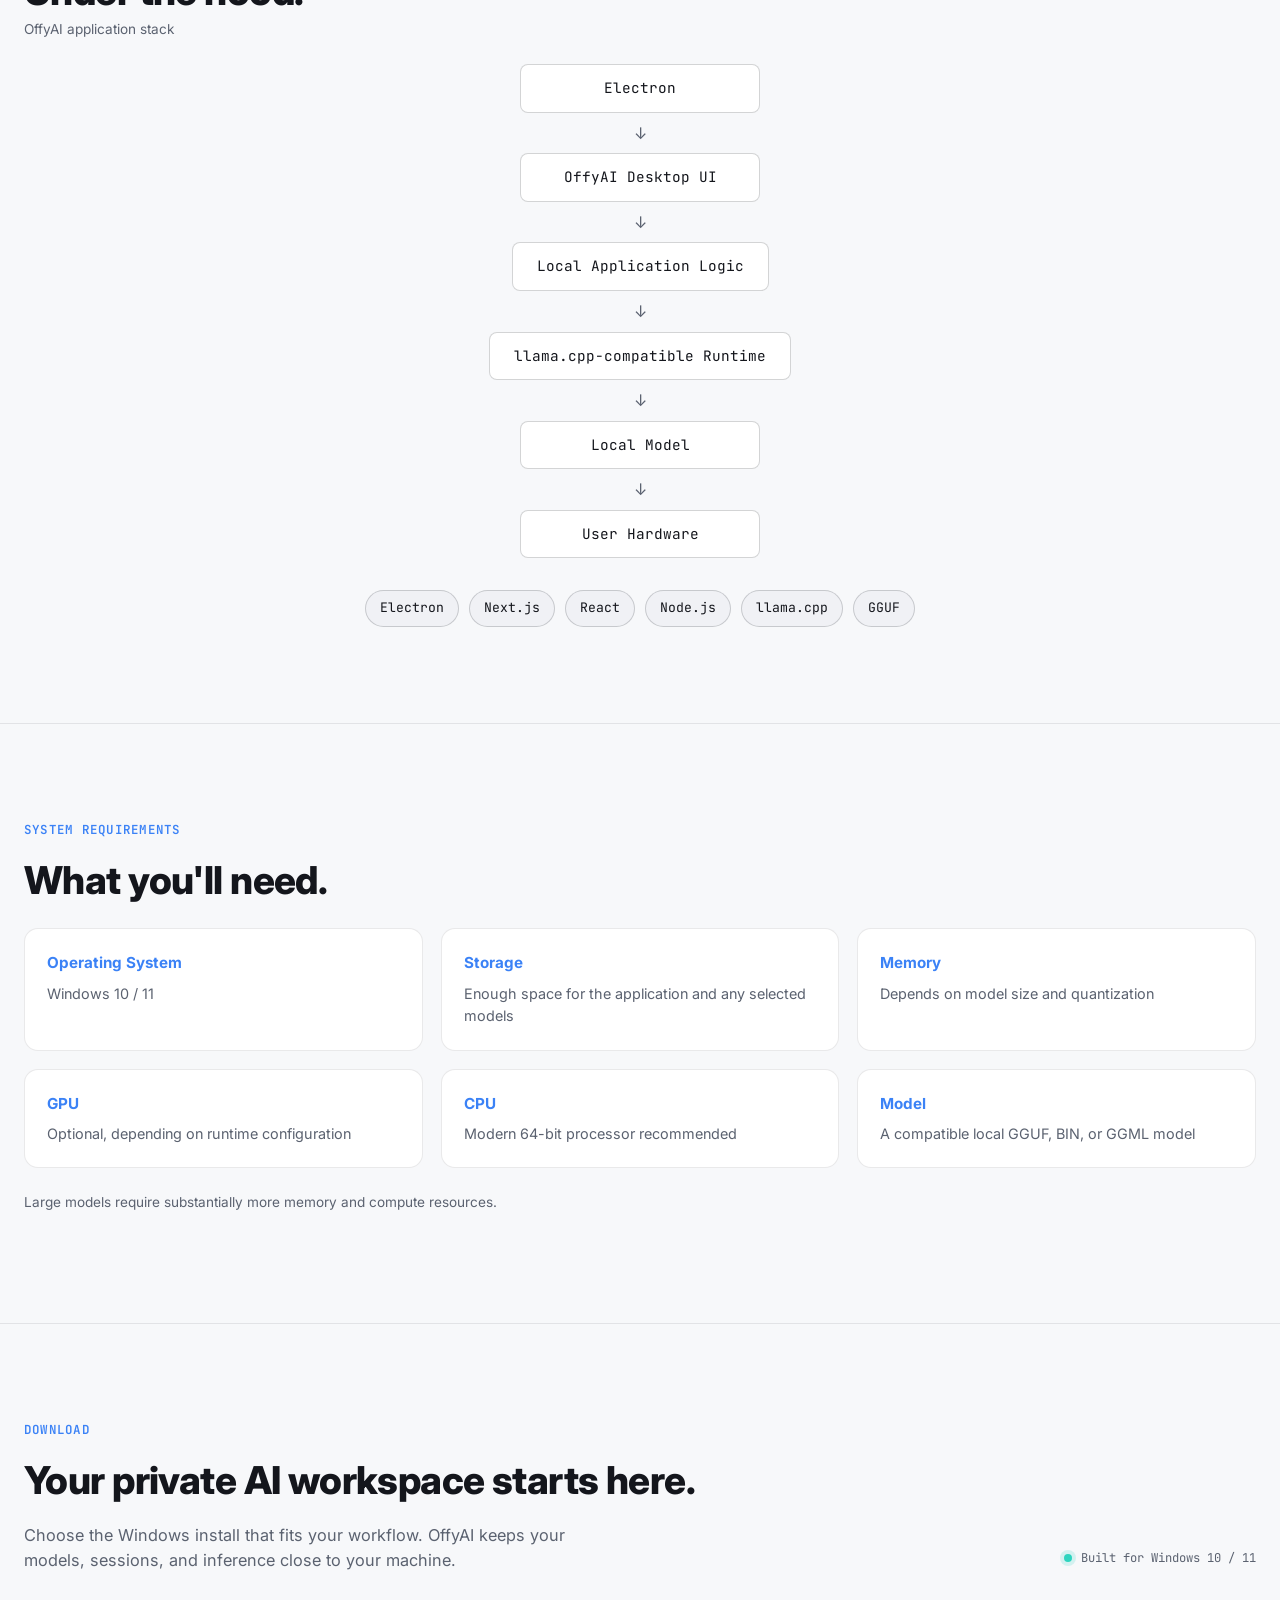
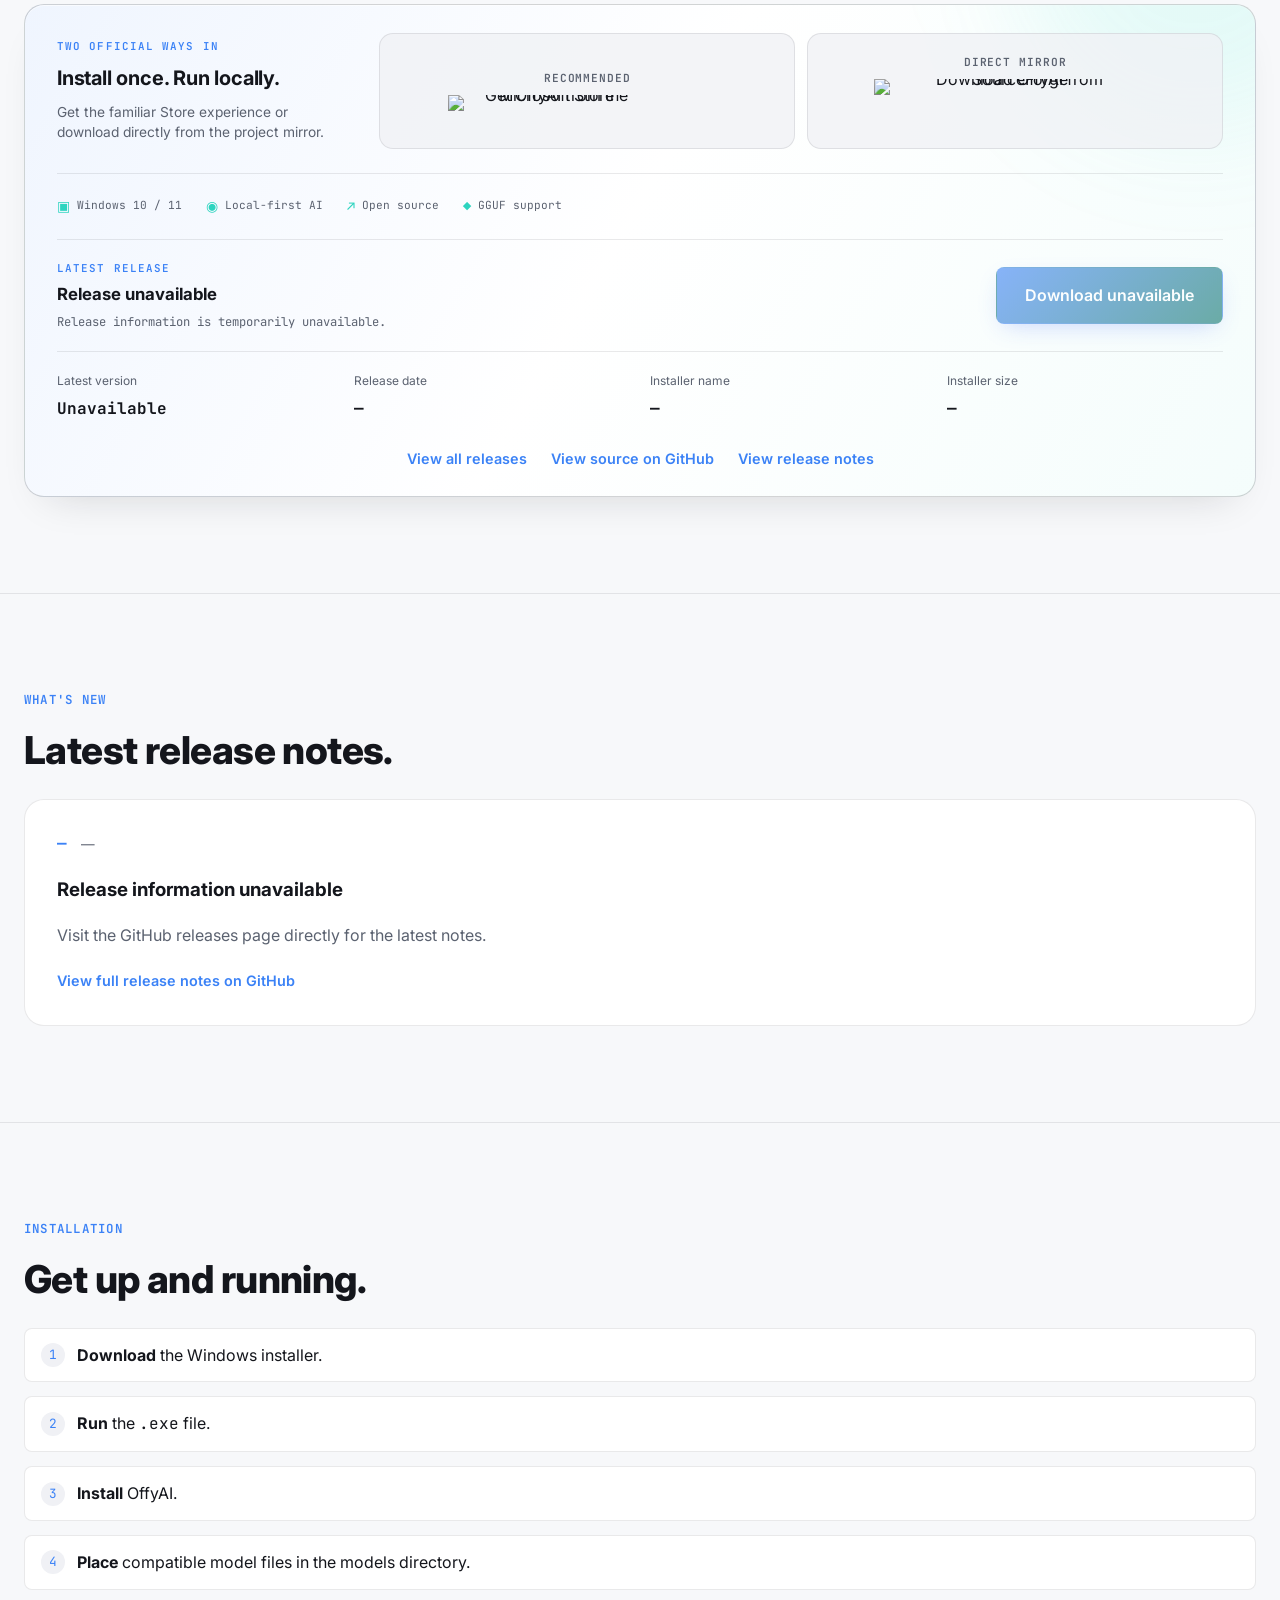
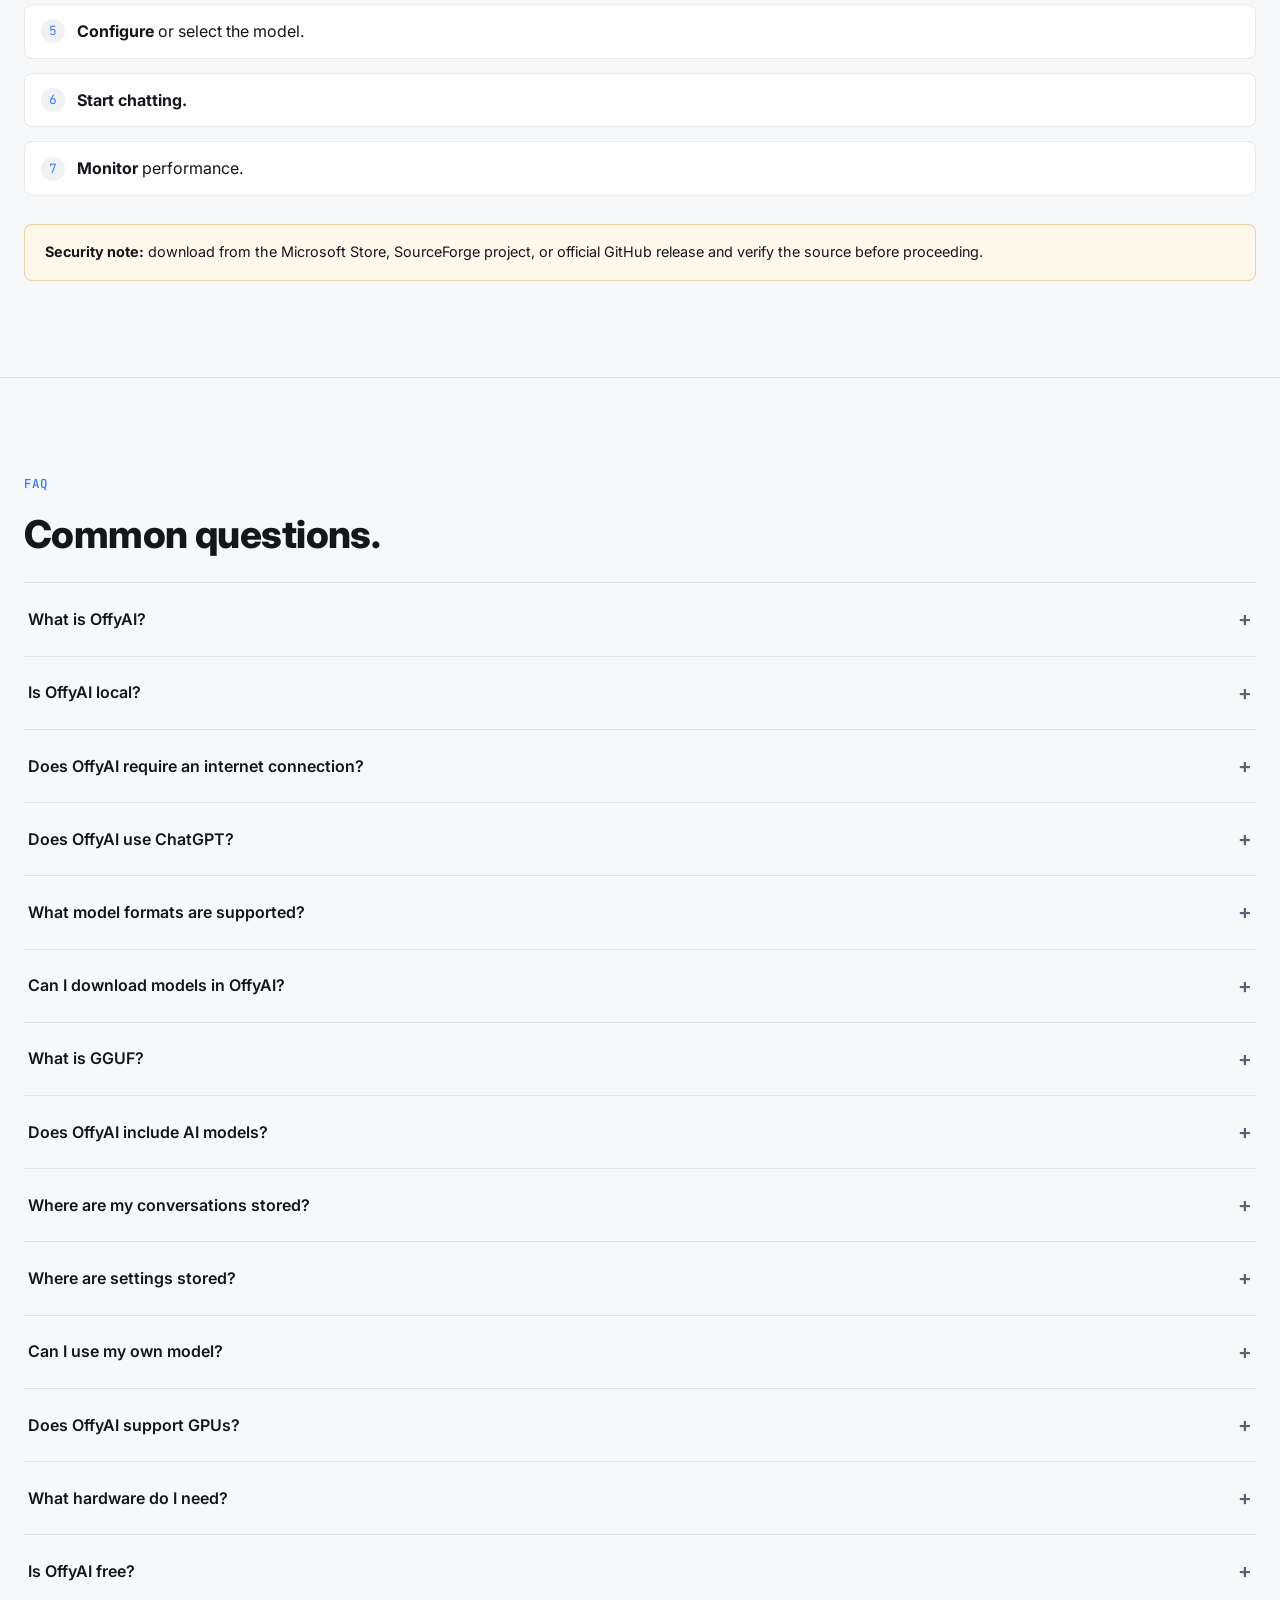
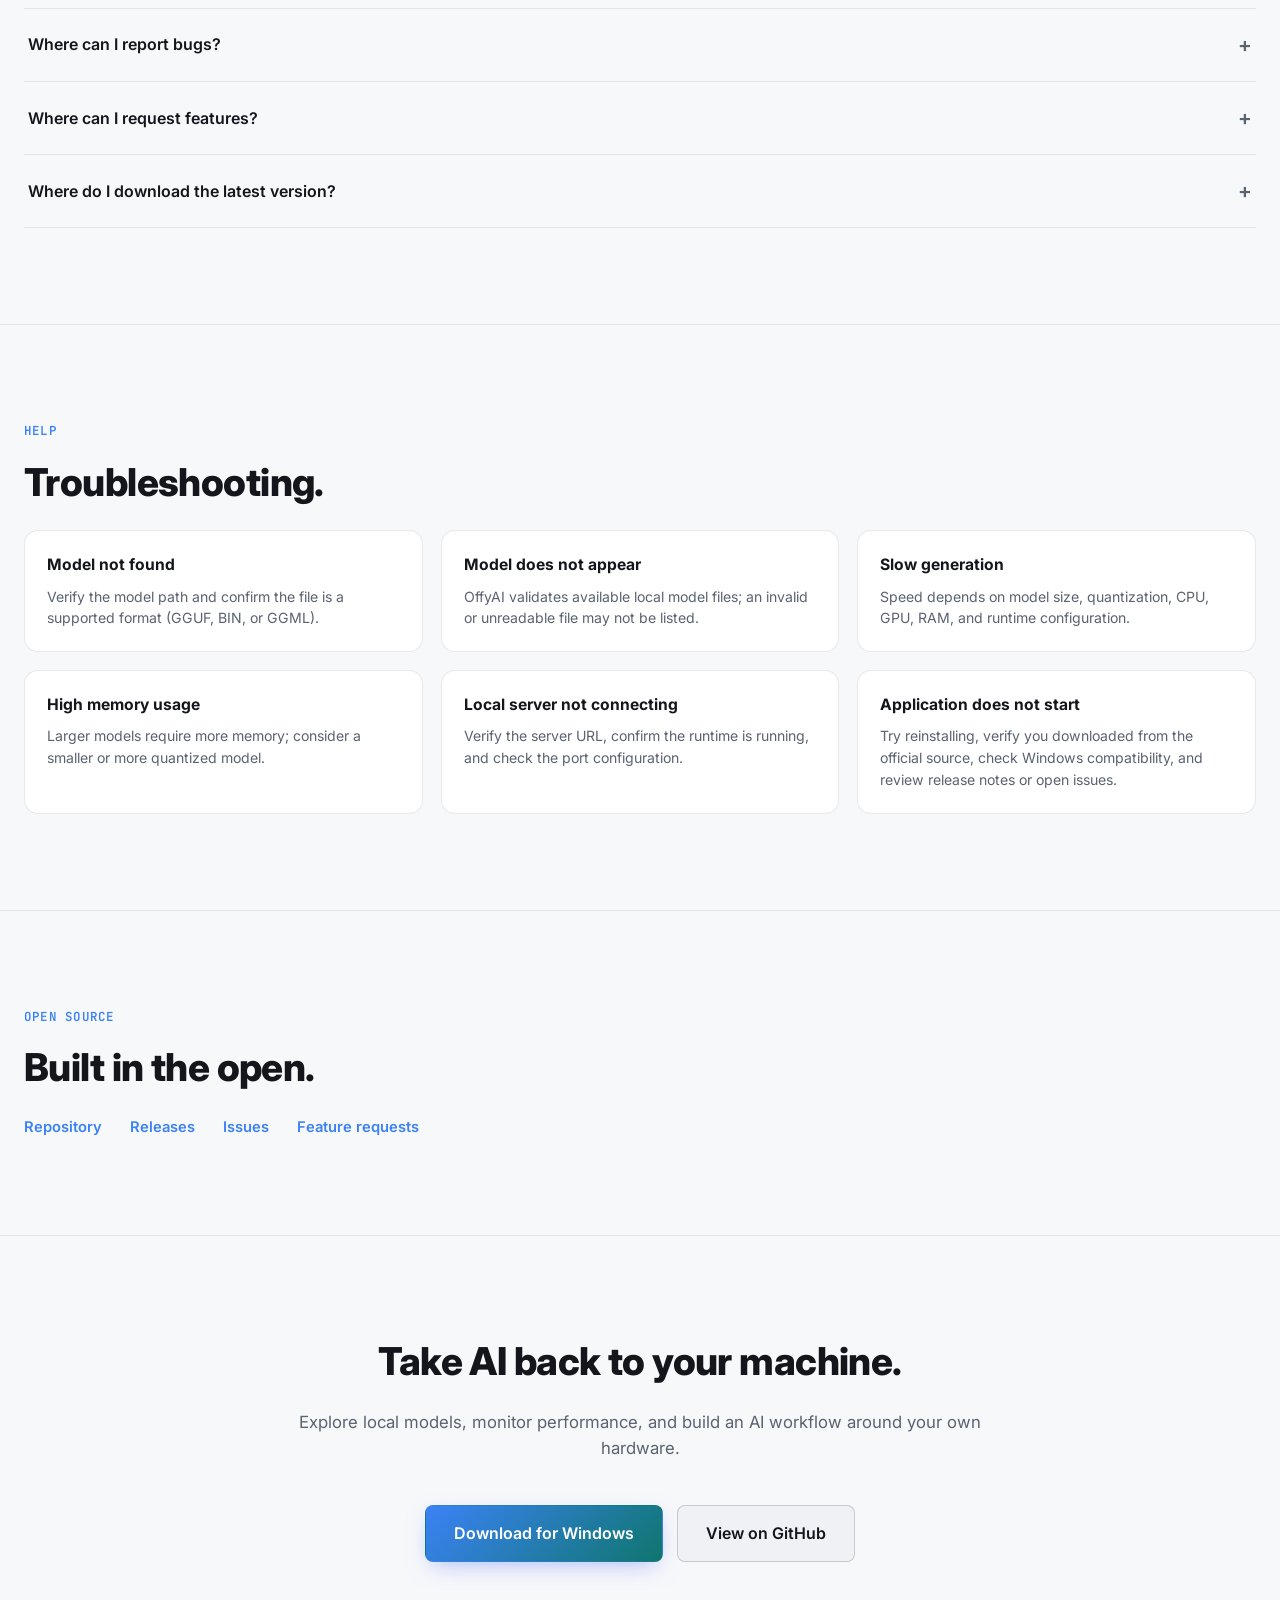
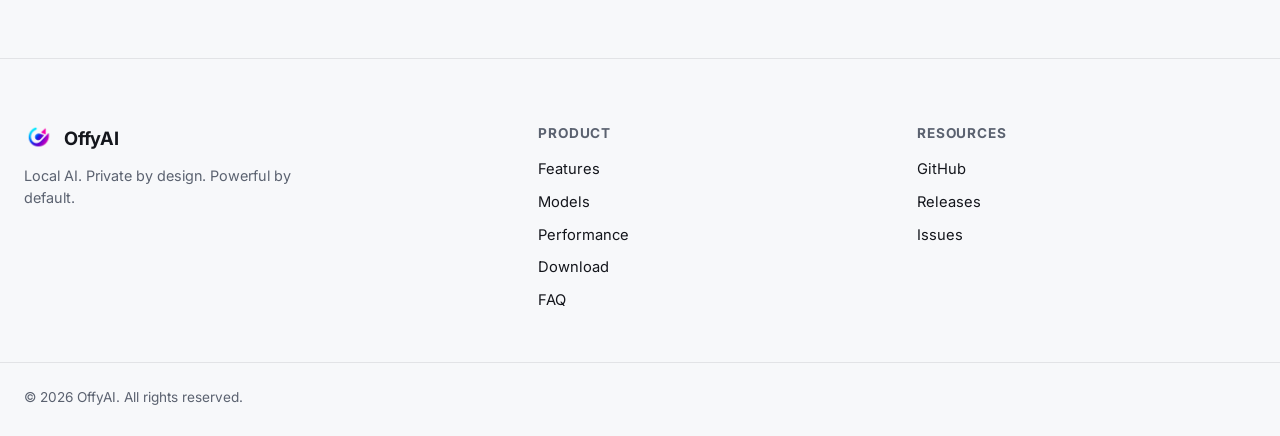
==== commit 2c2293dc: "added microsoft and sourceforge badges" ====
--- a/index.html
+++ b/index.html
@@ -653,37 +653,51 @@
   <section class="section download-section" id="download">
     <div class="container">
       <p class="eyebrow">Download</p>
-      <h2 class="section-title">Run OffyAI on your Windows machine.</h2>
+      <div class="download-heading">
+        <div>
+          <h2 class="section-title">Your private AI workspace starts here.</h2>
+          <p class="download-lead">Choose the Windows install that fits your workflow. OffyAI keeps your models, sessions, and inference close to your machine.</p>
+        </div>
+        <div class="download-platform"><span class="download-platform-dot"></span> Built for Windows 10 / 11</div>
+      </div>
 
       <div class="download-card">
-        <div class="download-options">
-          <a class="download-option download-option-featured" href="https://apps.microsoft.com/detail/9PDMFV489SD3?hl=en-us&gl=IN&ocid=pdpshare" rel="noopener noreferrer" target="_blank">
-            <span class="download-option-icon" aria-hidden="true">
-              <svg viewBox="0 0 24 24"><path d="M3 5.5 10.5 4v7H3v-5.5ZM13.5 3.4 21 2v9h-7.5V3.4ZM3 13h7.5v7L3 18.5V13ZM13.5 13H21v9l-7.5-1.4V13Z"/></svg>
-            </span>
-            <span class="download-option-copy">
-              <span class="download-option-kicker">Recommended</span>
-              <strong>Get it from Microsoft Store</strong>
-              <span>Easy install, updates, and a familiar Windows experience.</span>
-            </span>
-            <svg class="download-option-arrow" viewBox="0 0 24 24" aria-hidden="true"><path d="M5 12h14M13 6l6 6-6 6"/></svg>
-          </a>
-          <a class="download-option" href="https://sourceforge.net/projects/offyai/#" rel="noopener noreferrer" target="_blank">
-            <span class="download-option-icon" aria-hidden="true">
-              <svg viewBox="0 0 24 24"><path d="M12 3v12M7 10l5 5 5-5M5 21h14"/></svg>
-            </span>
-            <span class="download-option-copy">
-              <span class="download-option-kicker">Direct download</span>
-              <strong>Download from SourceForge</strong>
-              <span>Browse the project files and download mirror.</span>
-            </span>
-            <svg class="download-option-arrow" viewBox="0 0 24 24" aria-hidden="true"><path d="M5 12h14M13 6l6 6-6 6"/></svg>
-          </a>
-        </div>
-        <div class="download-divider"><span>or use the latest release</span></div>
-        <div class="download-main">
-          <button class="btn btn-primary btn-large" id="downloadBtn">Download Latest Windows Release</button>
-          <p class="download-hint" id="downloadHint">Checking for the latest release…</p>
+        <div class="download-hero">
+          <div class="download-hero-copy">
+            <span class="download-hero-kicker">Two official ways in</span>
+            <strong>Install once. Run locally.</strong>
+            <span>Get the familiar Store experience or download directly from the project mirror.</span>
+          </div>
+          <div class="download-badges" aria-label="Official download options">
+            <div class="download-badge download-badge-store">
+              <span class="download-badge-label">Recommended</span>
+              <a class="store-badge-link" href="https://apps.microsoft.com/detail/9pdmfv489sd3?referrer=appbadge&mode=full" target="_blank" rel="noopener noreferrer">
+                <img src="https://get.microsoft.com/images/en-us%20light.svg" width="200" alt="Get OffyAI from the Microsoft Store">
+              </a>
+            </div>
+            <div class="download-badge download-badge-sourceforge">
+              <span class="download-badge-label">Direct mirror</span>
+              <a href="https://sourceforge.net/projects/offyai/files/latest/download" rel="noopener noreferrer" target="_blank">
+                <img alt="Download OffyAI from SourceForge" src="https://a.fsdn.com/con/app/sf-download-button" width="276" height="48" srcset="https://a.fsdn.com/con/app/sf-download-button?button_size=2x 2x">
+              </a>
+            </div>
+          </div>
+        </div>
+        <div class="trust-badges" aria-label="OffyAI product details">
+          <span class="trust-badge"><span aria-hidden="true">▣</span> Windows 10 / 11</span>
+          <span class="trust-badge"><span aria-hidden="true">◉</span> Local-first AI</span>
+          <a class="trust-badge" href="#" data-github-link="repository" rel="noopener noreferrer" target="_blank"><span aria-hidden="true">↗</span> Open source</a>
+          <span class="trust-badge"><span aria-hidden="true">◆</span> GGUF support</span>
+        </div>
+        <div class="release-rail">
+          <div class="release-rail-copy">
+            <span class="download-hero-kicker">Latest release</span>
+            <strong id="ddVersionRail">Windows installer ready</strong>
+            <p class="download-hint" id="downloadHint">Checking for the latest release…</p>
+          </div>
+          <div class="download-main">
+            <button class="btn btn-primary btn-large" id="downloadBtn">Download Latest Windows Release</button>
+          </div>
         </div>
         <dl class="download-details">
           <div><dt>Latest version</dt><dd id="ddVersion">—</dd></div>
--- a/assets/css/style.css
+++ b/assets/css/style.css
@@ -498,34 +498,44 @@
 .req-card p { margin: 0; color: var(--muted); font-size: 0.9rem; }
 
 /* Download */
+.download-heading { display: flex; align-items: end; justify-content: space-between; gap: 32px; margin-bottom: 30px; }
+.download-heading .section-title { margin-bottom: 12px; }
+.download-lead { max-width: 56ch; margin: 0; color: var(--muted); font-size: 1.02rem; }
+.download-platform { display: inline-flex; align-items: center; gap: 9px; flex: 0 0 auto; padding-bottom: 6px; color: var(--muted); font-family: var(--font-mono); font-size: 0.76rem; }
+.download-platform-dot { width: 8px; height: 8px; border-radius: 50%; background: var(--secondary); box-shadow: 0 0 0 4px color-mix(in srgb, var(--secondary) 18%, transparent); }
 .download-card {
-  background: var(--surface); border: 1px solid var(--border-strong); border-radius: var(--radius-lg);
-  padding: 40px; box-shadow: var(--shadow-card);
-}
-.download-options { display: grid; grid-template-columns: repeat(2, 1fr); gap: 14px; margin-bottom: 28px; }
-.download-option {
-  display: flex; align-items: center; gap: 14px; min-width: 0; padding: 18px;
-  background: var(--surface-2); border: 1px solid var(--border); border-radius: var(--radius-md);
-  transition: transform var(--transition), border-color var(--transition), background var(--transition);
-}
-.download-option:hover { transform: translateY(-2px); border-color: var(--primary); background: color-mix(in srgb, var(--surface-2) 82%, var(--primary)); }
-.download-option-featured { border-color: color-mix(in srgb, var(--primary) 55%, var(--border-strong)); background: linear-gradient(135deg, color-mix(in srgb, var(--primary) 13%, var(--surface-2)), var(--surface-2)); }
-.download-option-icon { flex: 0 0 42px; width: 42px; height: 42px; display: grid; place-items: center; border-radius: 11px; background: color-mix(in srgb, var(--primary) 18%, transparent); color: var(--primary); }
-.download-option-icon svg { width: 21px; height: 21px; fill: none; stroke: currentColor; stroke-width: 1.7; stroke-linecap: round; stroke-linejoin: round; }
-.download-option-featured .download-option-icon svg { fill: currentColor; stroke: none; }
-.download-option-copy { display: flex; flex: 1; flex-direction: column; gap: 3px; min-width: 0; }
-.download-option-copy strong { font-size: 0.98rem; }
-.download-option-copy > span:last-child { color: var(--muted); font-size: 0.78rem; line-height: 1.4; }
-.download-option-kicker { color: var(--primary); font-family: var(--font-mono); font-size: 0.68rem; font-weight: 600; letter-spacing: 0.08em; text-transform: uppercase; }
-.download-option-arrow { flex: 0 0 17px; width: 17px; height: 17px; fill: none; stroke: var(--muted); stroke-width: 2; stroke-linecap: round; stroke-linejoin: round; transition: transform var(--transition), stroke var(--transition); }
-.download-option:hover .download-option-arrow { transform: translateX(3px); stroke: var(--text); }
-.download-divider { display: flex; align-items: center; gap: 14px; margin: 0 0 28px; color: var(--muted); font-family: var(--font-mono); font-size: 0.72rem; text-transform: uppercase; letter-spacing: 0.08em; }
-.download-divider::before, .download-divider::after { content: ''; flex: 1; height: 1px; background: var(--border); }
-.download-main { text-align: center; margin-bottom: 32px; }
-.download-hint { color: var(--muted); font-size: 0.88rem; margin-top: 14px; font-family: var(--font-mono); }
+  position: relative; padding: 28px 32px 26px; border: 1px solid var(--border-strong); border-radius: var(--radius-lg);
+  background: linear-gradient(120deg, color-mix(in srgb, var(--primary) 8%, var(--surface)), var(--surface) 48%, color-mix(in srgb, var(--secondary) 5%, var(--surface)));
+  box-shadow: var(--shadow-card); overflow: hidden;
+}
+.download-card::before { content: ''; position: absolute; width: 360px; height: 360px; top: -240px; right: -120px; border-radius: 50%; background: color-mix(in srgb, var(--secondary) 10%, transparent); filter: blur(60px); pointer-events: none; }
+.download-hero { position: relative; z-index: 1; display: grid; grid-template-columns: minmax(170px, 0.52fr) minmax(0, 1.48fr); gap: 26px; align-items: center; padding-bottom: 24px; border-bottom: 1px solid var(--border); }
+.download-hero-copy { display: flex; flex-direction: column; gap: 8px; }
+.download-hero-kicker { color: var(--primary); font-family: var(--font-mono); font-size: 0.68rem; font-weight: 600; letter-spacing: 0.1em; text-transform: uppercase; }
+.download-hero-copy strong { font-size: 1.25rem; letter-spacing: -0.01em; }
+.download-hero-copy > span:last-child { color: var(--muted); font-size: 0.86rem; line-height: 1.5; }
+.download-badges { display: grid; grid-template-columns: repeat(2, 1fr); gap: 12px; }
+.download-badge { min-width: 0; min-height: 116px; display: flex; flex-direction: column; align-items: center; justify-content: center; gap: 8px; padding: 14px 10px; background: color-mix(in srgb, var(--surface-2) 78%, transparent); border: 1px solid var(--border); border-radius: var(--radius-md); text-align: center; overflow: hidden; }
+.download-badge + .download-badge { border-left: 1px solid var(--border); }
+.download-badge-label { color: var(--muted); font-family: var(--font-mono); font-size: 0.7rem; font-weight: 600; letter-spacing: 0.08em; text-transform: uppercase; }
+.store-badge-link { display: block; line-height: 0; transition: transform var(--transition), opacity var(--transition); }
+.store-badge-link:hover { transform: translateY(-2px); opacity: 0.9; }
+.store-badge-link img { display: block; width: min(200px, 100%); height: auto; }
+.download-badge-sourceforge a { display: block; line-height: 0; transition: transform var(--transition), opacity var(--transition); }
+.download-badge-sourceforge a:hover { transform: translateY(-2px); opacity: 0.88; }
+.download-badge-sourceforge img { width: min(276px, 100%); height: auto; }
+.trust-badges { position: relative; z-index: 1; display: flex; flex-wrap: wrap; justify-content: flex-start; gap: 8px 24px; margin: 22px 0; }
+.trust-badge { display: inline-flex; align-items: center; gap: 7px; color: var(--muted); font-family: var(--font-mono); font-size: 0.7rem; }
+a.trust-badge:hover { color: var(--text); }
+.trust-badge span { color: var(--secondary); font-size: 0.85rem; }
+.release-rail { position: relative; z-index: 1; display: flex; align-items: center; justify-content: space-between; gap: 24px; padding: 20px 0; border-top: 1px solid var(--border); border-bottom: 1px solid var(--border); }
+.release-rail-copy { display: flex; flex-direction: column; gap: 5px; }
+.release-rail-copy strong { font-size: 1.05rem; }
+.download-main { flex: 0 0 auto; text-align: right; }
+.download-hint { color: var(--muted); font-size: 0.76rem; margin: 0; font-family: var(--font-mono); }
 .download-details {
-  display: grid; grid-template-columns: repeat(4, 1fr); gap: 20px;
-  padding: 24px 0; border-top: 1px solid var(--border); border-bottom: 1px solid var(--border); margin: 0 0 24px;
+  position: relative; z-index: 1; display: grid; grid-template-columns: repeat(4, 1fr); gap: 20px;
+  padding: 20px 0 4px; margin: 0 0 22px;
 }
 .download-details dt { font-size: 0.75rem; color: var(--muted); margin-bottom: 6px; }
 .download-details dd { margin: 0; font-family: var(--font-mono); font-weight: 700; }
--- a/assets/css/responsive.css
+++ b/assets/css/responsive.css
@@ -15,7 +15,8 @@
   .help-grid { grid-template-columns: repeat(2, 1fr); }
   .models-grid { grid-template-columns: 1fr; }
   .download-details { grid-template-columns: repeat(2, 1fr); }
-  .download-options { grid-template-columns: 1fr; }
+  .download-badges { grid-template-columns: 1fr; }
+  .download-hero { grid-template-columns: 1fr; gap: 22px; }
   .footer-grid { grid-template-columns: 1fr 1fr; }
   .footer-brand { grid-column: 1 / -1; }
 }
@@ -106,6 +107,7 @@
   .brand-name { font-size: 1.03rem; }
   .nav-toggle { width: 38px; height: 38px; }
   .theme-toggle { width: 34px; height: 34px; }
+  .store-badge-link img { width: min(200px, 100%); }
 }
 
 /* Small tablets / large phones (<=768px) */
@@ -146,8 +148,13 @@
   .mockup-msg { max-width: 100%; }
   .mockup-metrics { grid-template-columns: repeat(2, 1fr); }
   .perf-dashboard { grid-template-columns: 1fr 1fr; }
-  .download-card { padding: 24px 18px; }
-  .download-option { padding: 16px; }
+  .download-card { padding: 22px 18px; }
+  .download-heading { display: block; margin-bottom: 28px; }
+  .download-platform { margin-top: 20px; padding-bottom: 0; }
+  .download-badge { min-height: 96px; padding: 14px 12px; }
+  .download-badge + .download-badge { border-left: 0; border-top: 1px solid var(--border); }
+  .release-rail { align-items: stretch; flex-direction: column; gap: 16px; }
+  .download-main { text-align: left; }
   .download-details { grid-template-columns: 1fr; }
   .download-links { flex-direction: column; align-items: center; gap: 12px; }
   .github-stats { gap: 24px; flex-wrap: wrap; }
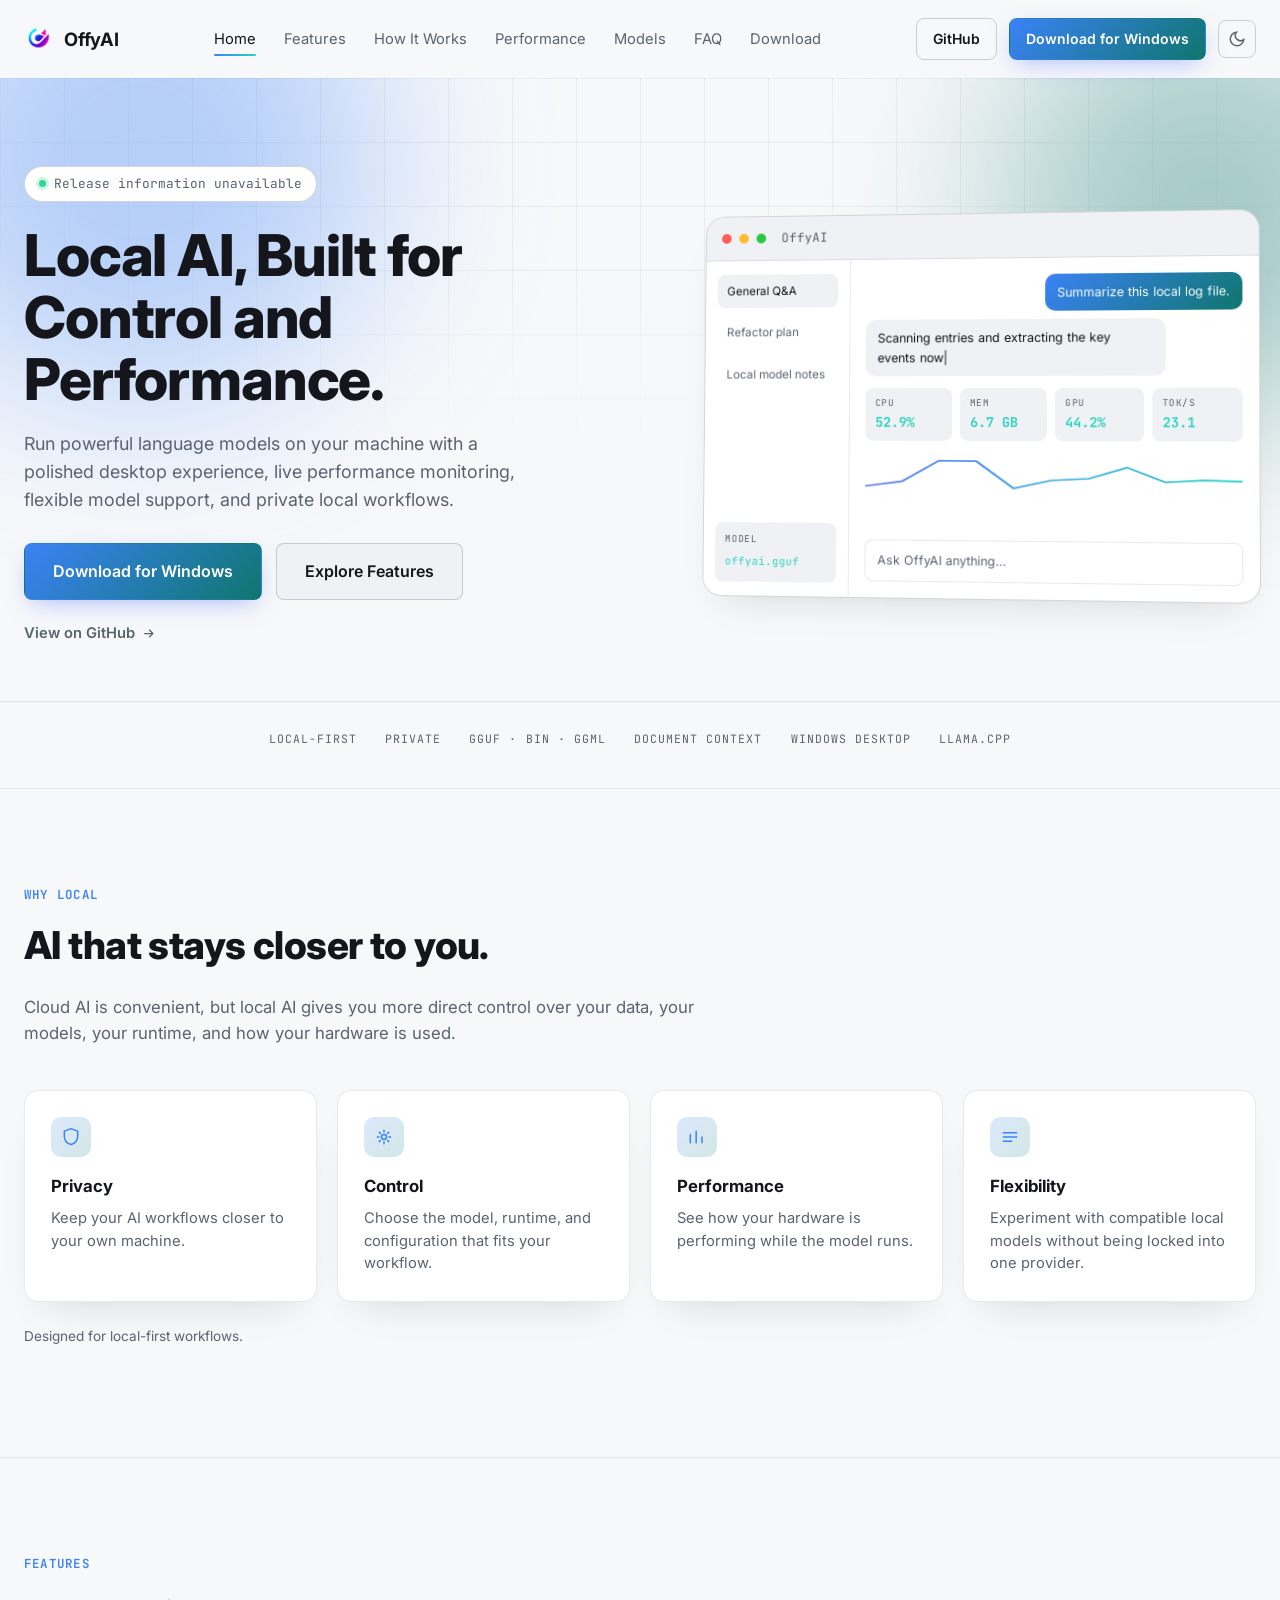
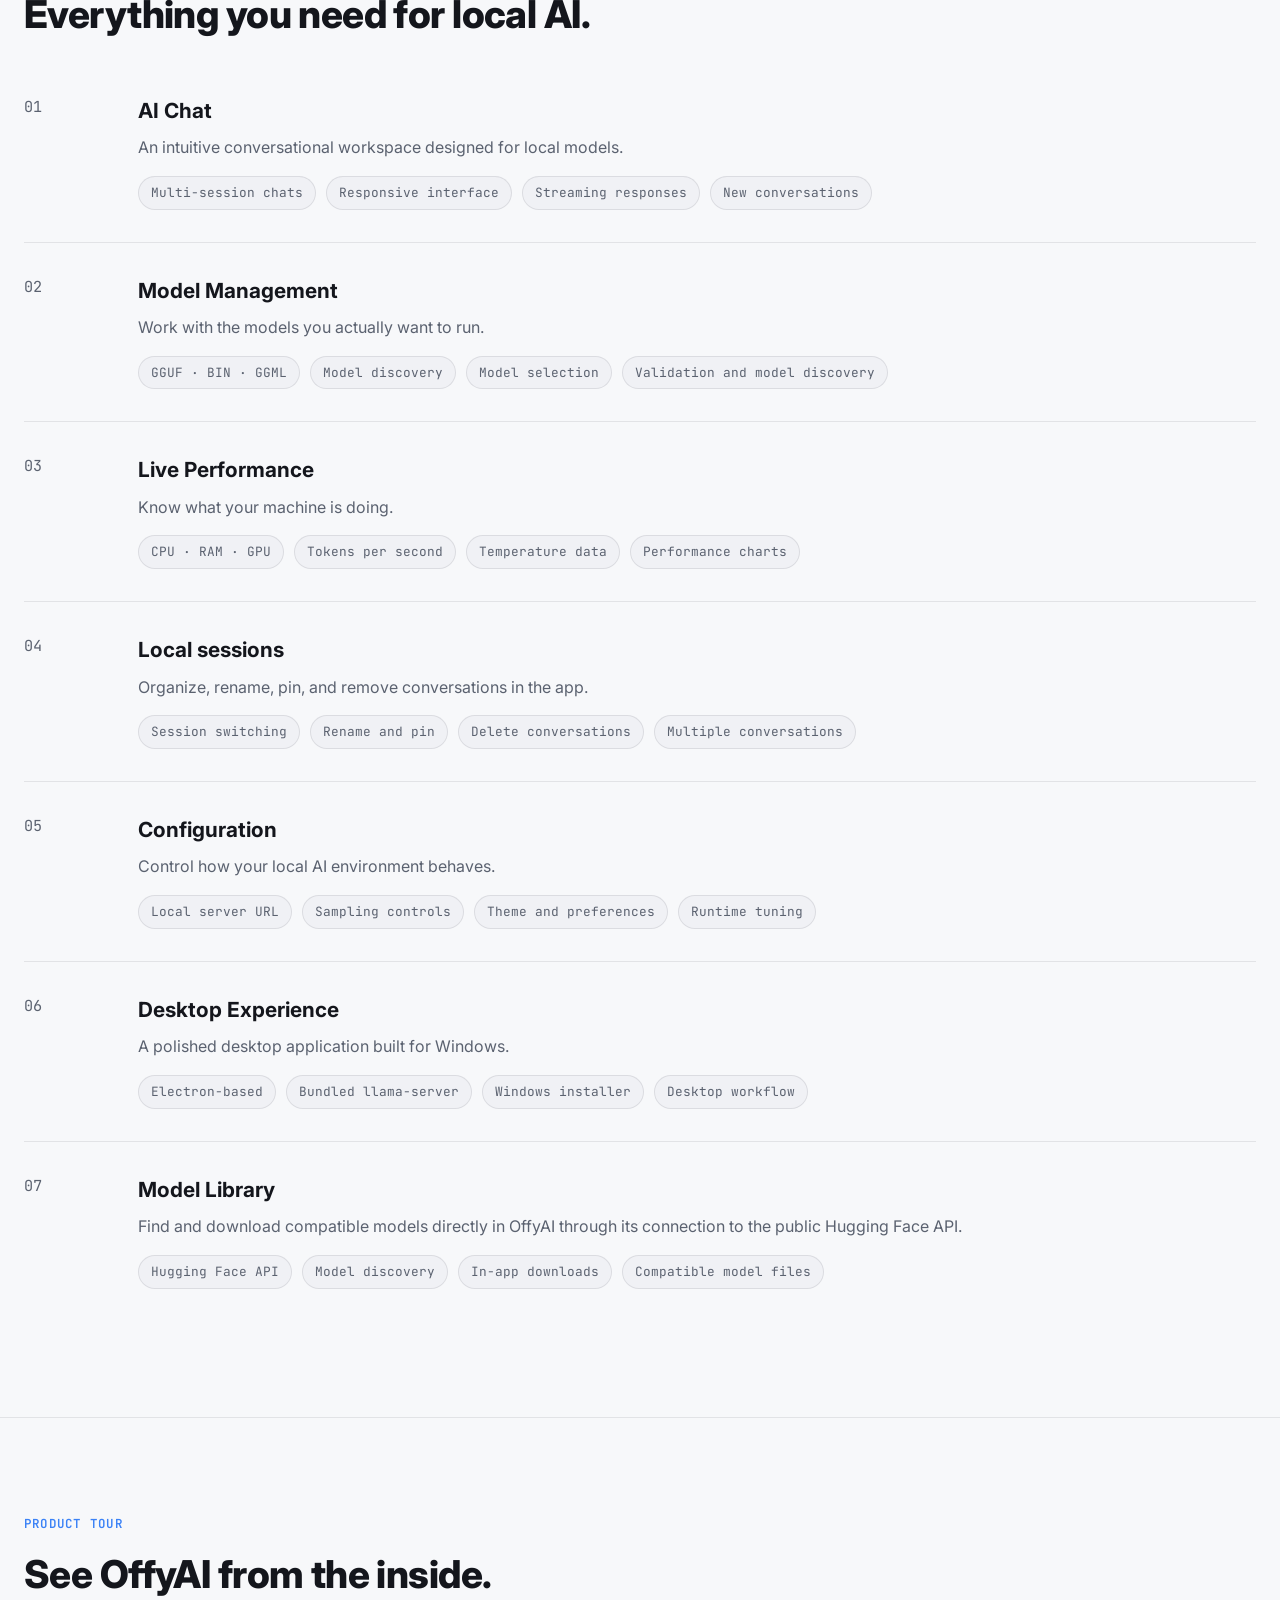
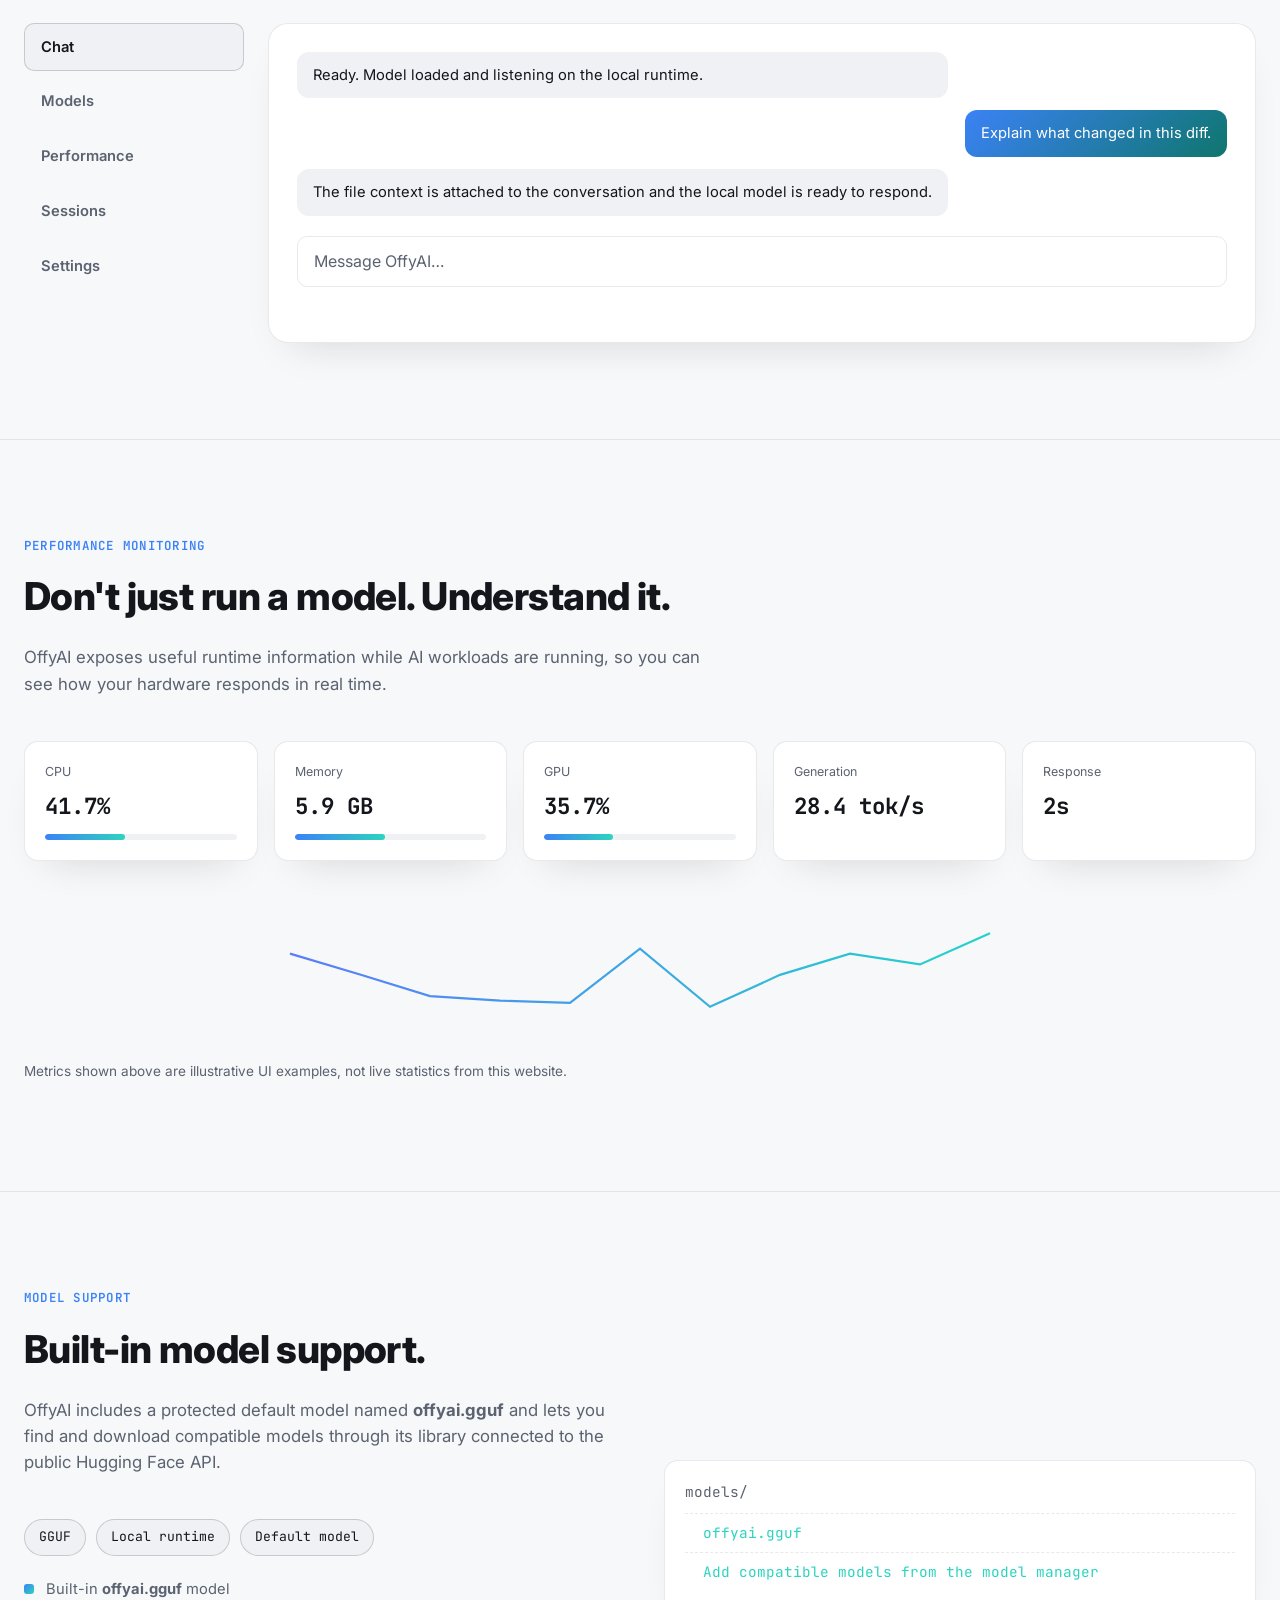
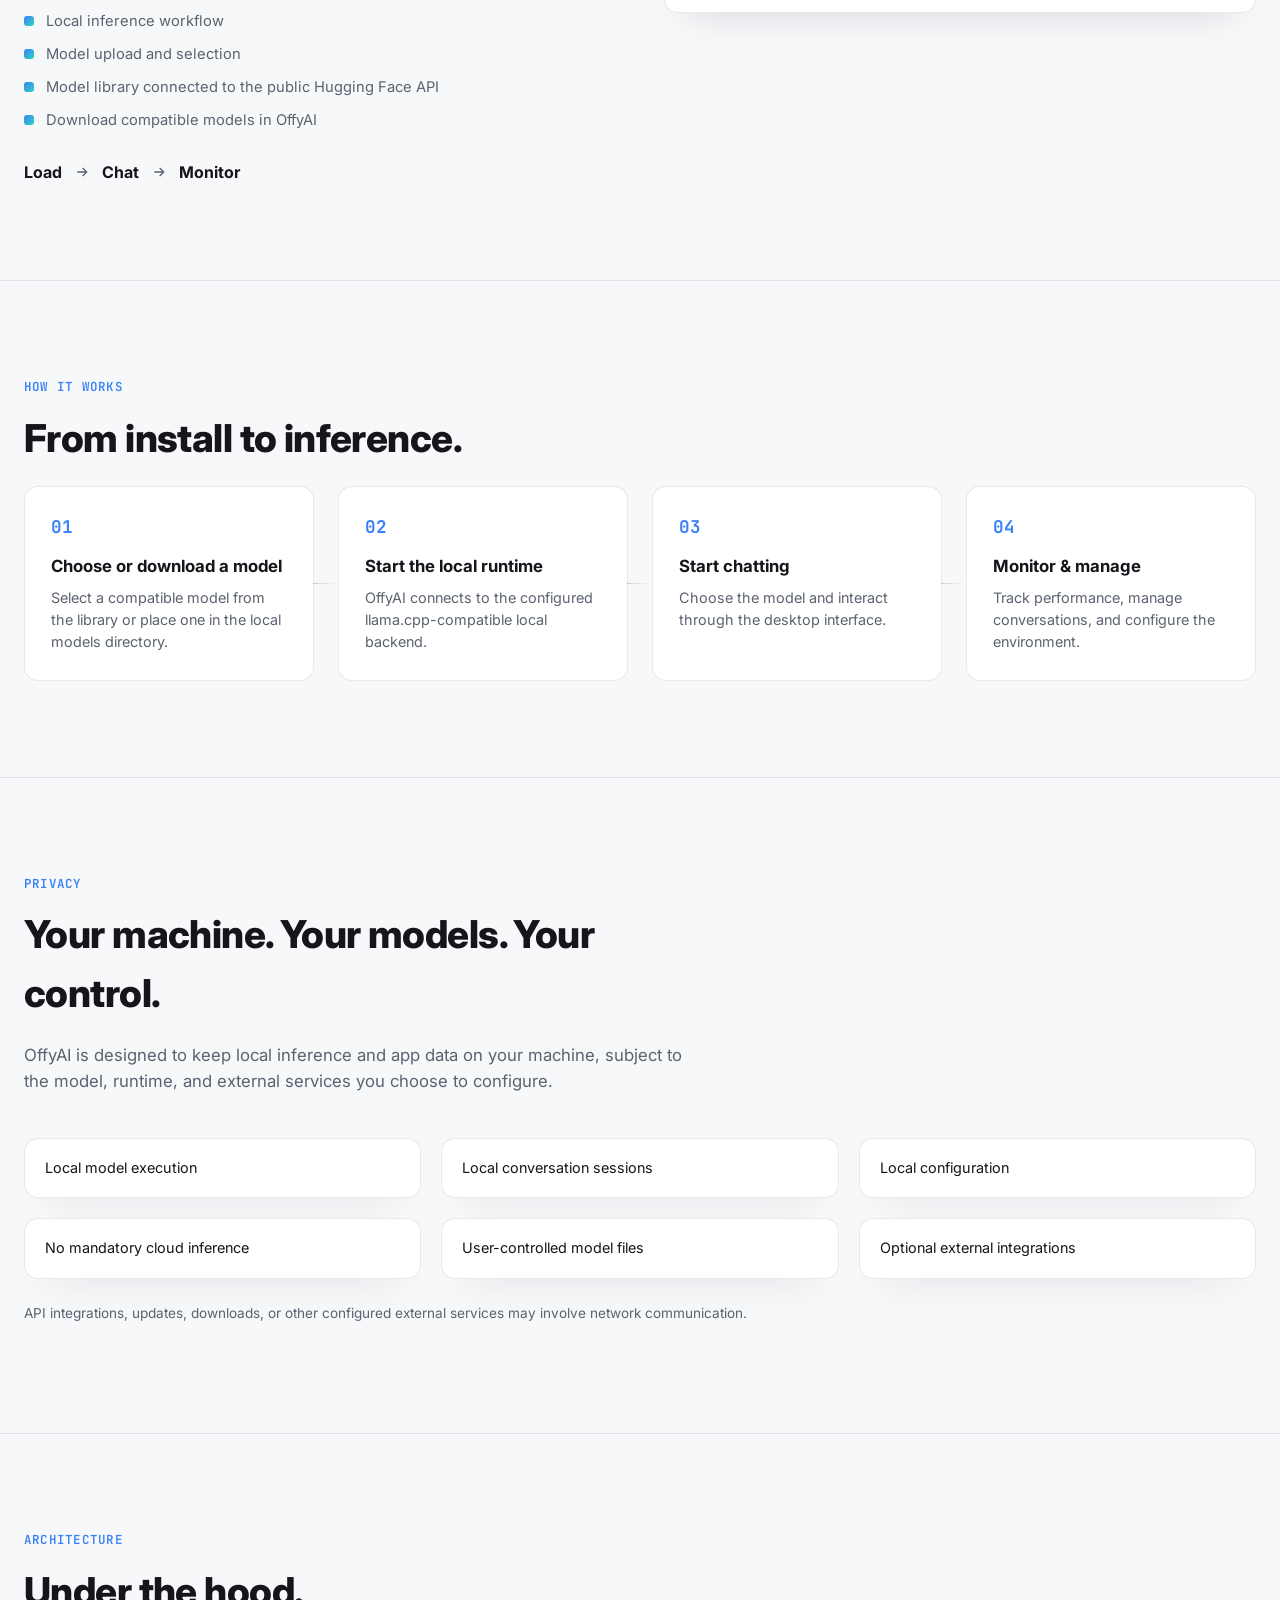
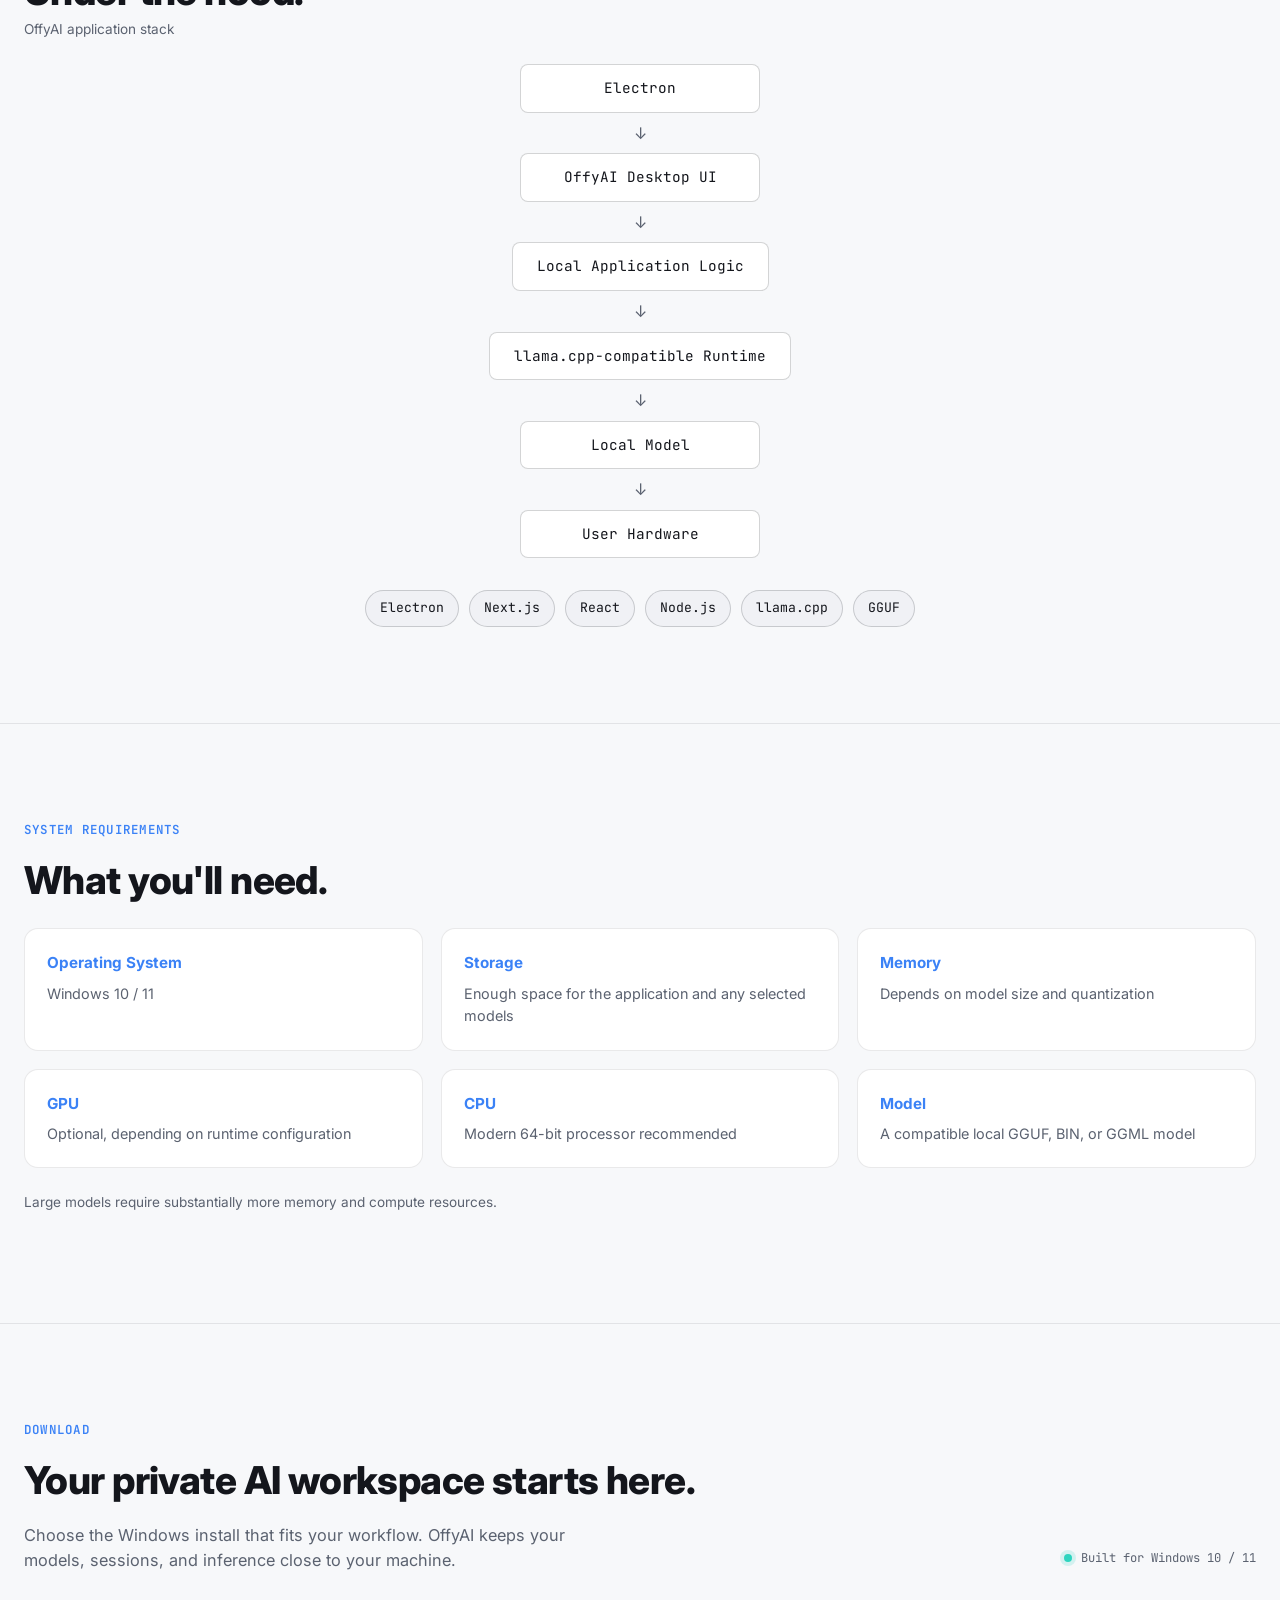
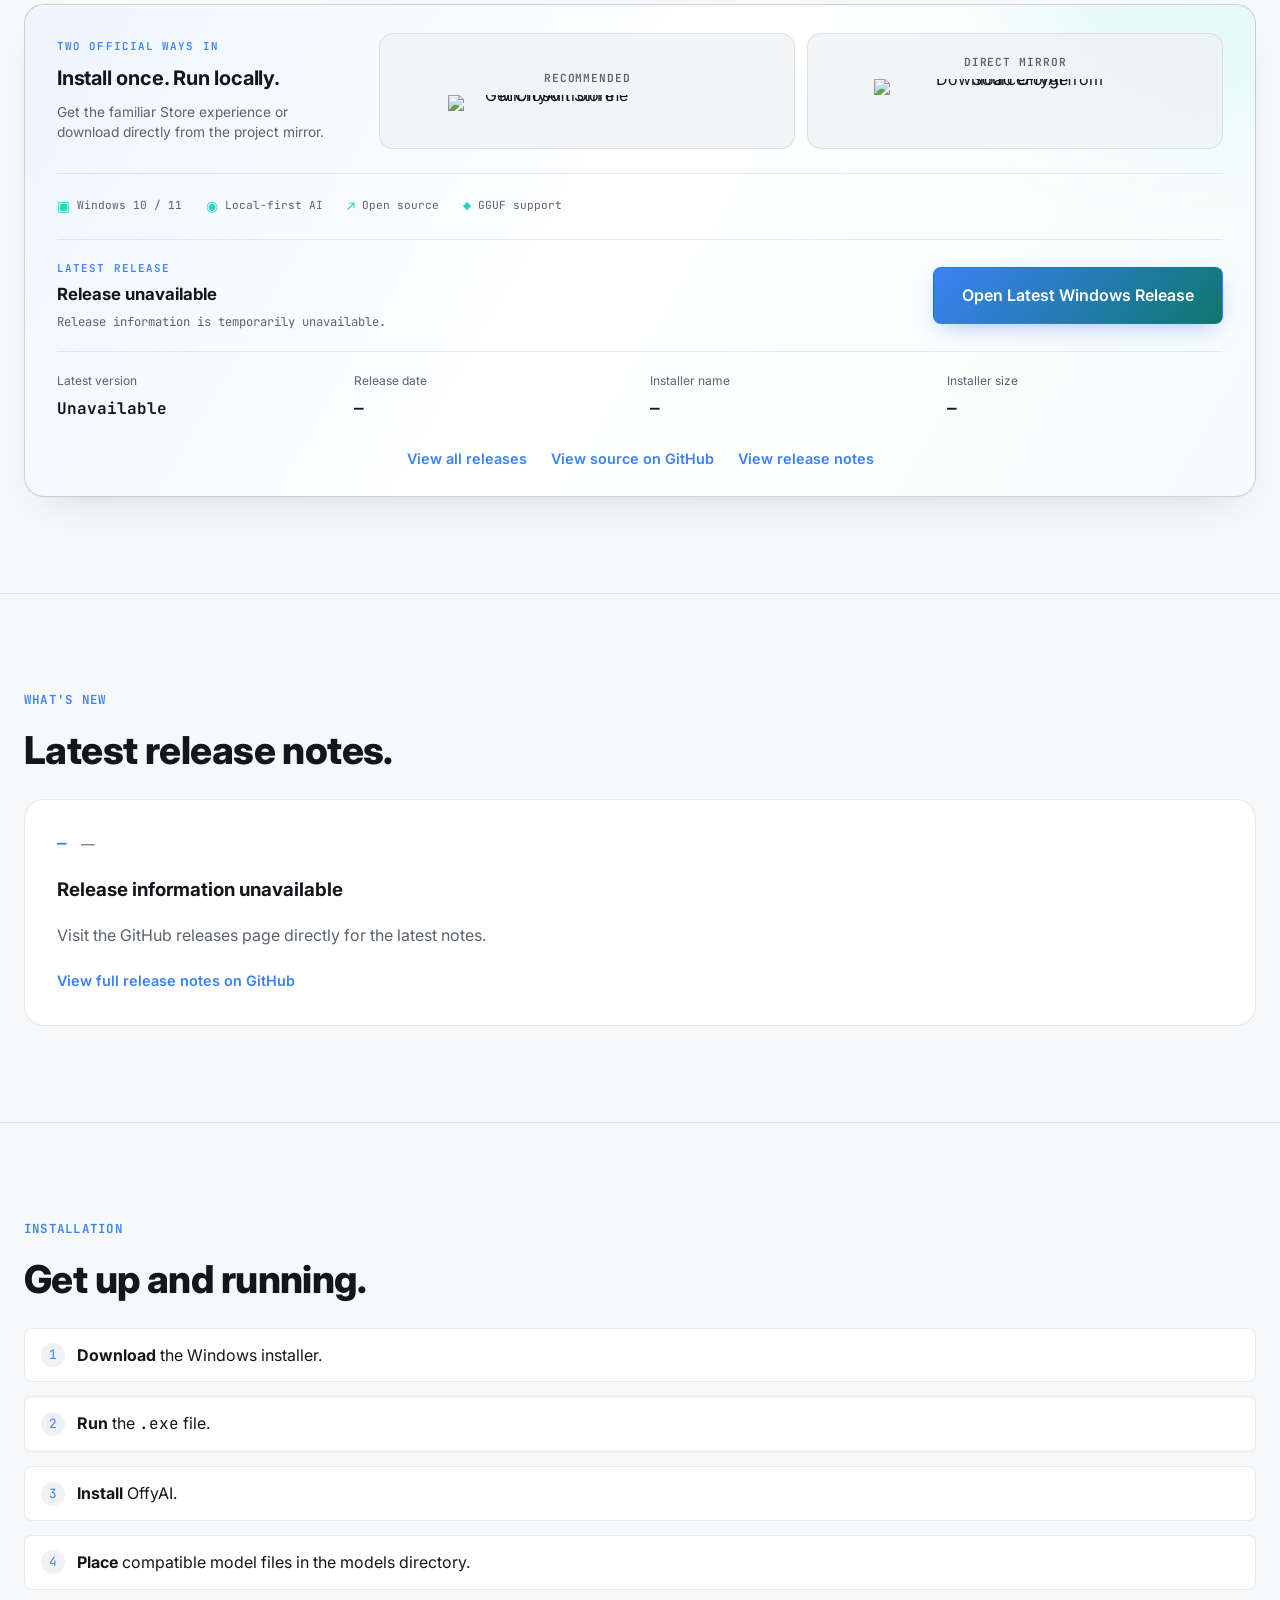
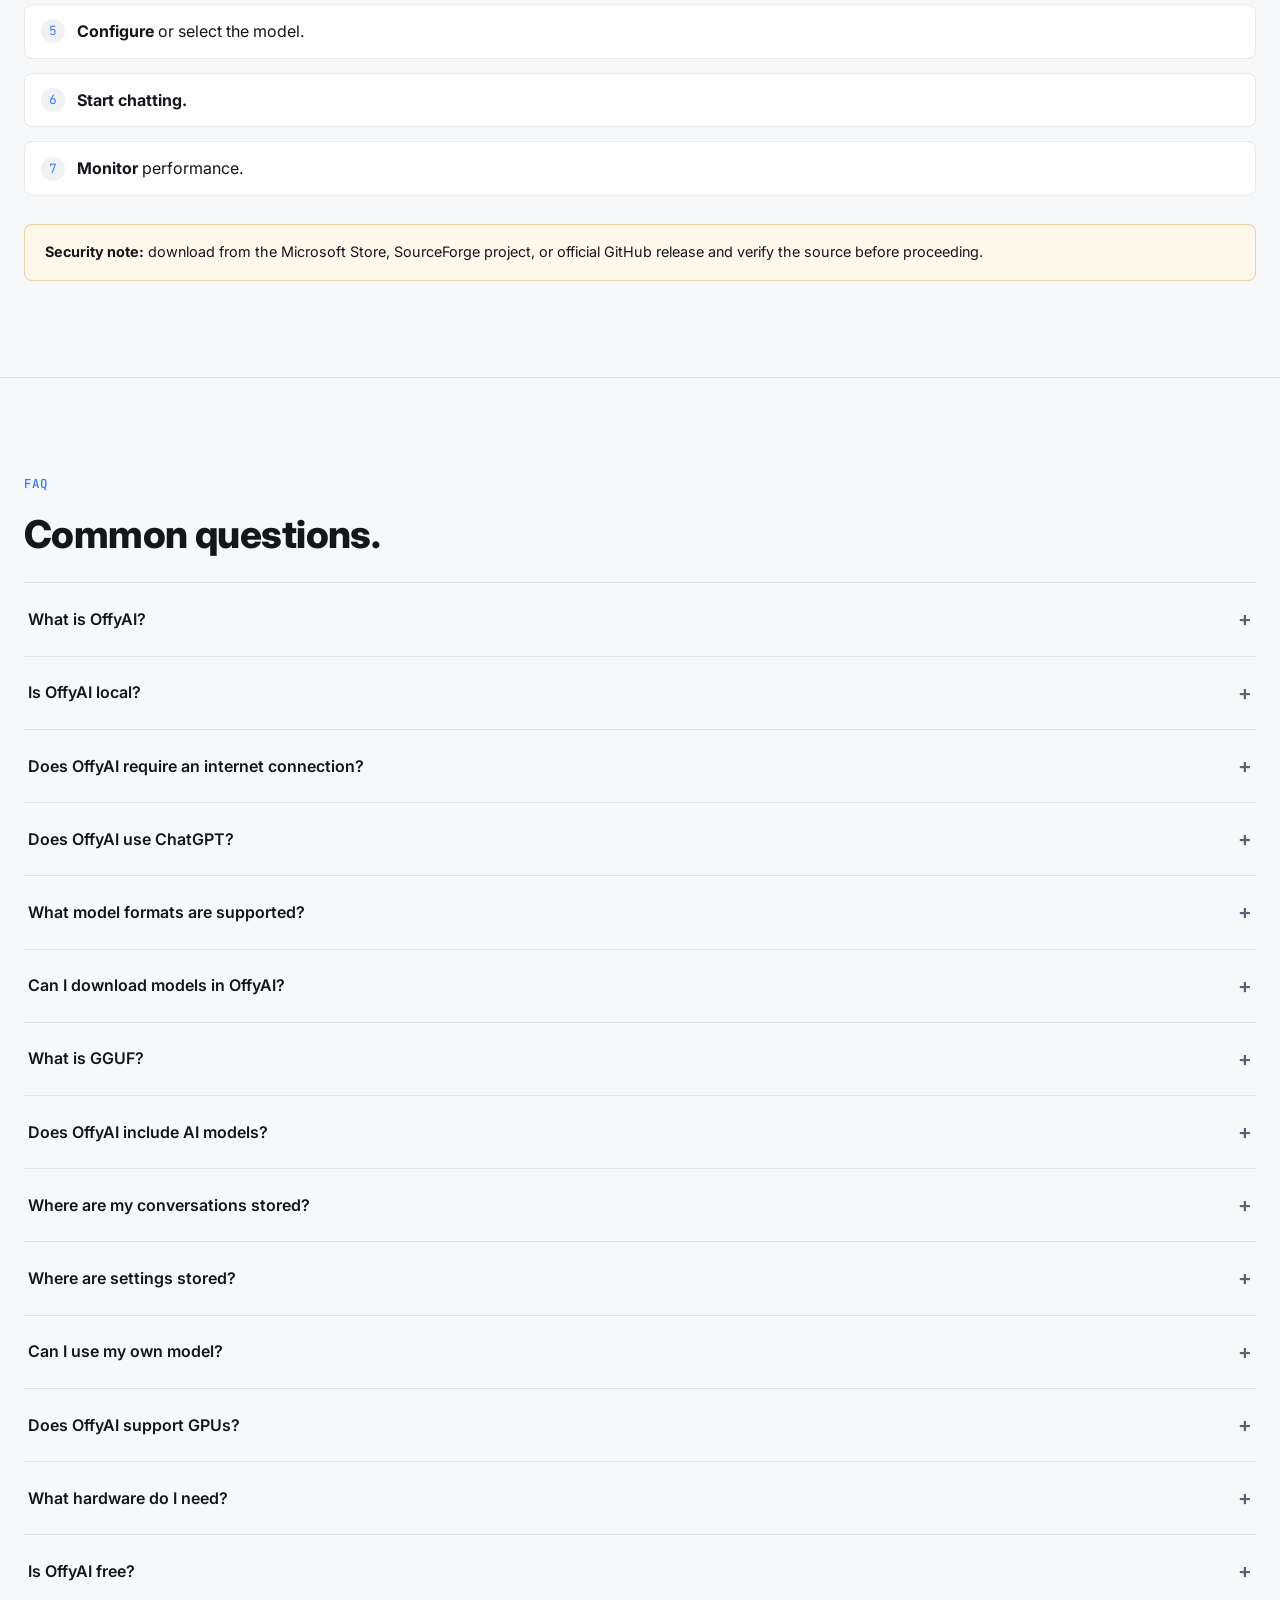
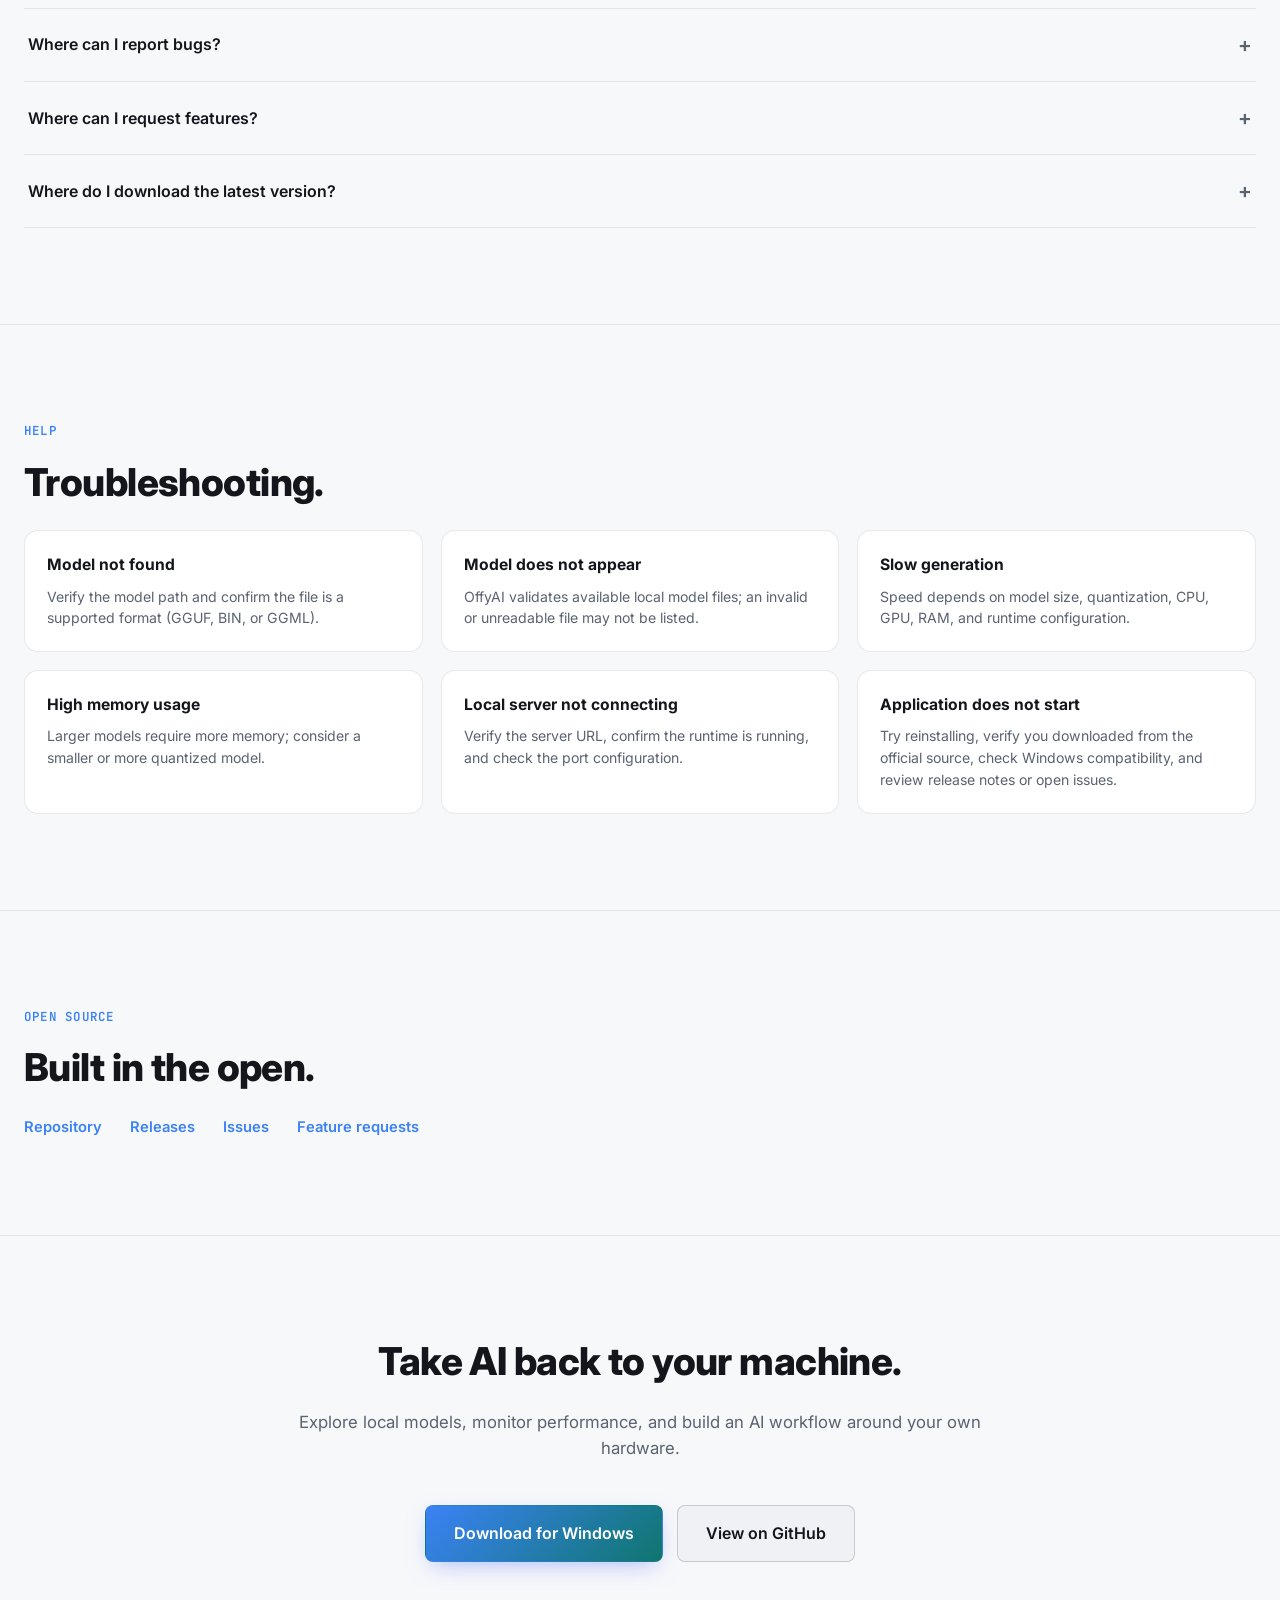
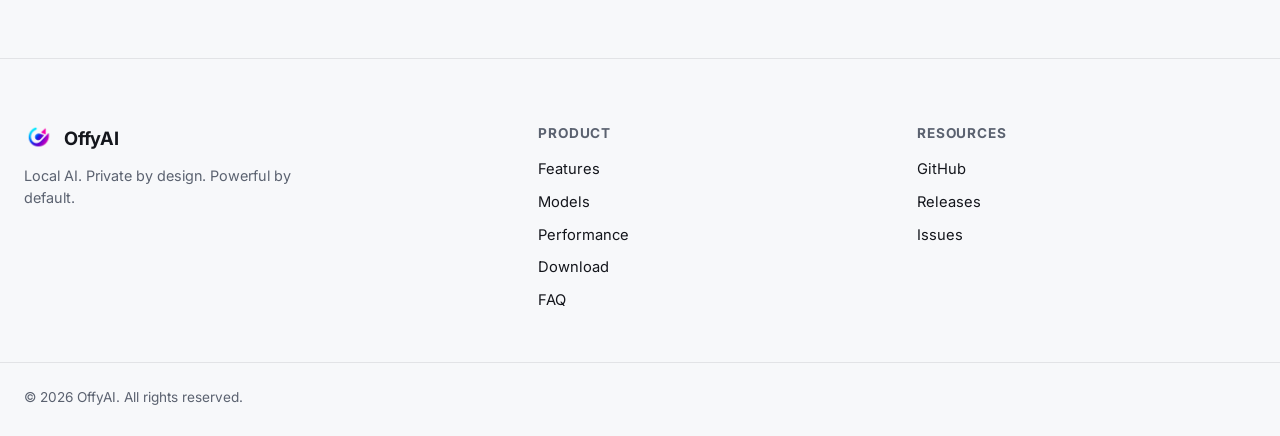
==== commit 1195898b: "fixed dowload button layout" ====
--- a/index.html
+++ b/index.html
@@ -14,8 +14,10 @@
 <meta name="bingbot" content="index, follow, max-image-preview:large, max-snippet:-1, max-video-preview:-1">
 <link rel="canonical" href="https://offyai.vercel.app/">
 <meta name="theme-color" content="#0a0b0f">
-<link rel="icon" type="image/png" href="offyai.png">
-<link rel="apple-touch-icon" href="offyai.png">
+<link rel="icon" type="image/png" sizes="512x512" href="/offyai.png">
+<link rel="shortcut icon" type="image/png" href="/offyai.png">
+<link rel="apple-touch-icon" sizes="512x512" href="/offyai.png">
+<meta name="msapplication-TileImage" content="/offyai.png">
 
 <meta property="og:site_name" content="OffyAI">
 <meta property="og:title" content="OffyAI — Private Local AI Chat App for Windows">
@@ -35,7 +37,6 @@
 <meta name="twitter:image" content="https://offyai.vercel.app/offyai.png">
 <meta name="twitter:image:alt" content="OffyAI logo">
 
-<link rel="icon" type="image/png" href="offyai.png">
 <link rel="manifest" href="site.webmanifest">
 
 <link rel="preconnect" href="https://fonts.googleapis.com">
@@ -696,7 +697,7 @@
             <p class="download-hint" id="downloadHint">Checking for the latest release…</p>
           </div>
           <div class="download-main">
-            <button class="btn btn-primary btn-large" id="downloadBtn">Download Latest Windows Release</button>
+            <a class="btn btn-primary btn-large" id="downloadBtn" href="https://github.com/bharat-poojari/offyai/releases/latest" rel="noopener noreferrer">Download Latest Windows Release</a>
           </div>
         </div>
         <dl class="download-details">
--- a/assets/css/responsive.css
+++ b/assets/css/responsive.css
@@ -151,6 +151,7 @@
   .download-card { padding: 22px 18px; }
   .download-heading { display: block; margin-bottom: 28px; }
   .download-platform { margin-top: 20px; padding-bottom: 0; }
+  .download-main .btn { width: 100%; min-height: 52px; touch-action: manipulation; }
   .download-badge { min-height: 96px; padding: 14px 12px; }
   .download-badge + .download-badge { border-left: 0; border-top: 1px solid var(--border); }
   .release-rail { align-items: stretch; flex-direction: column; gap: 16px; }
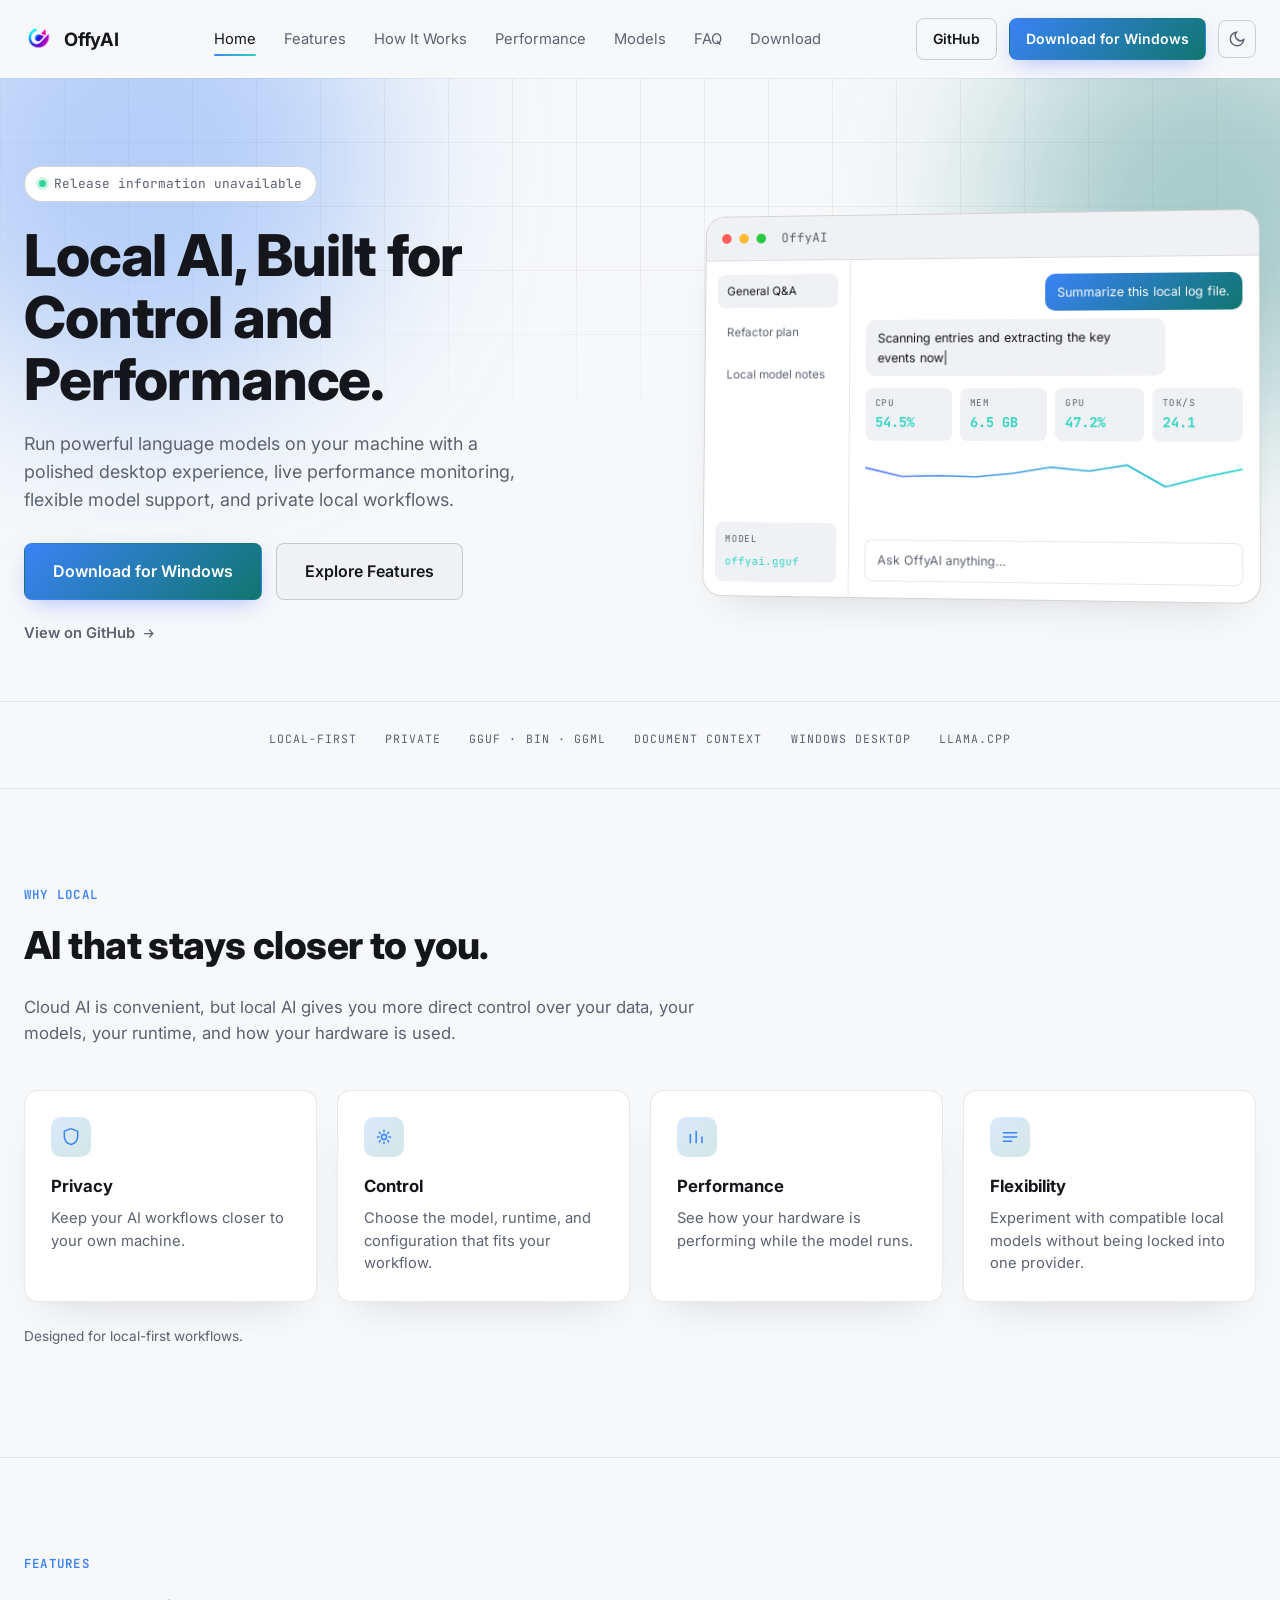
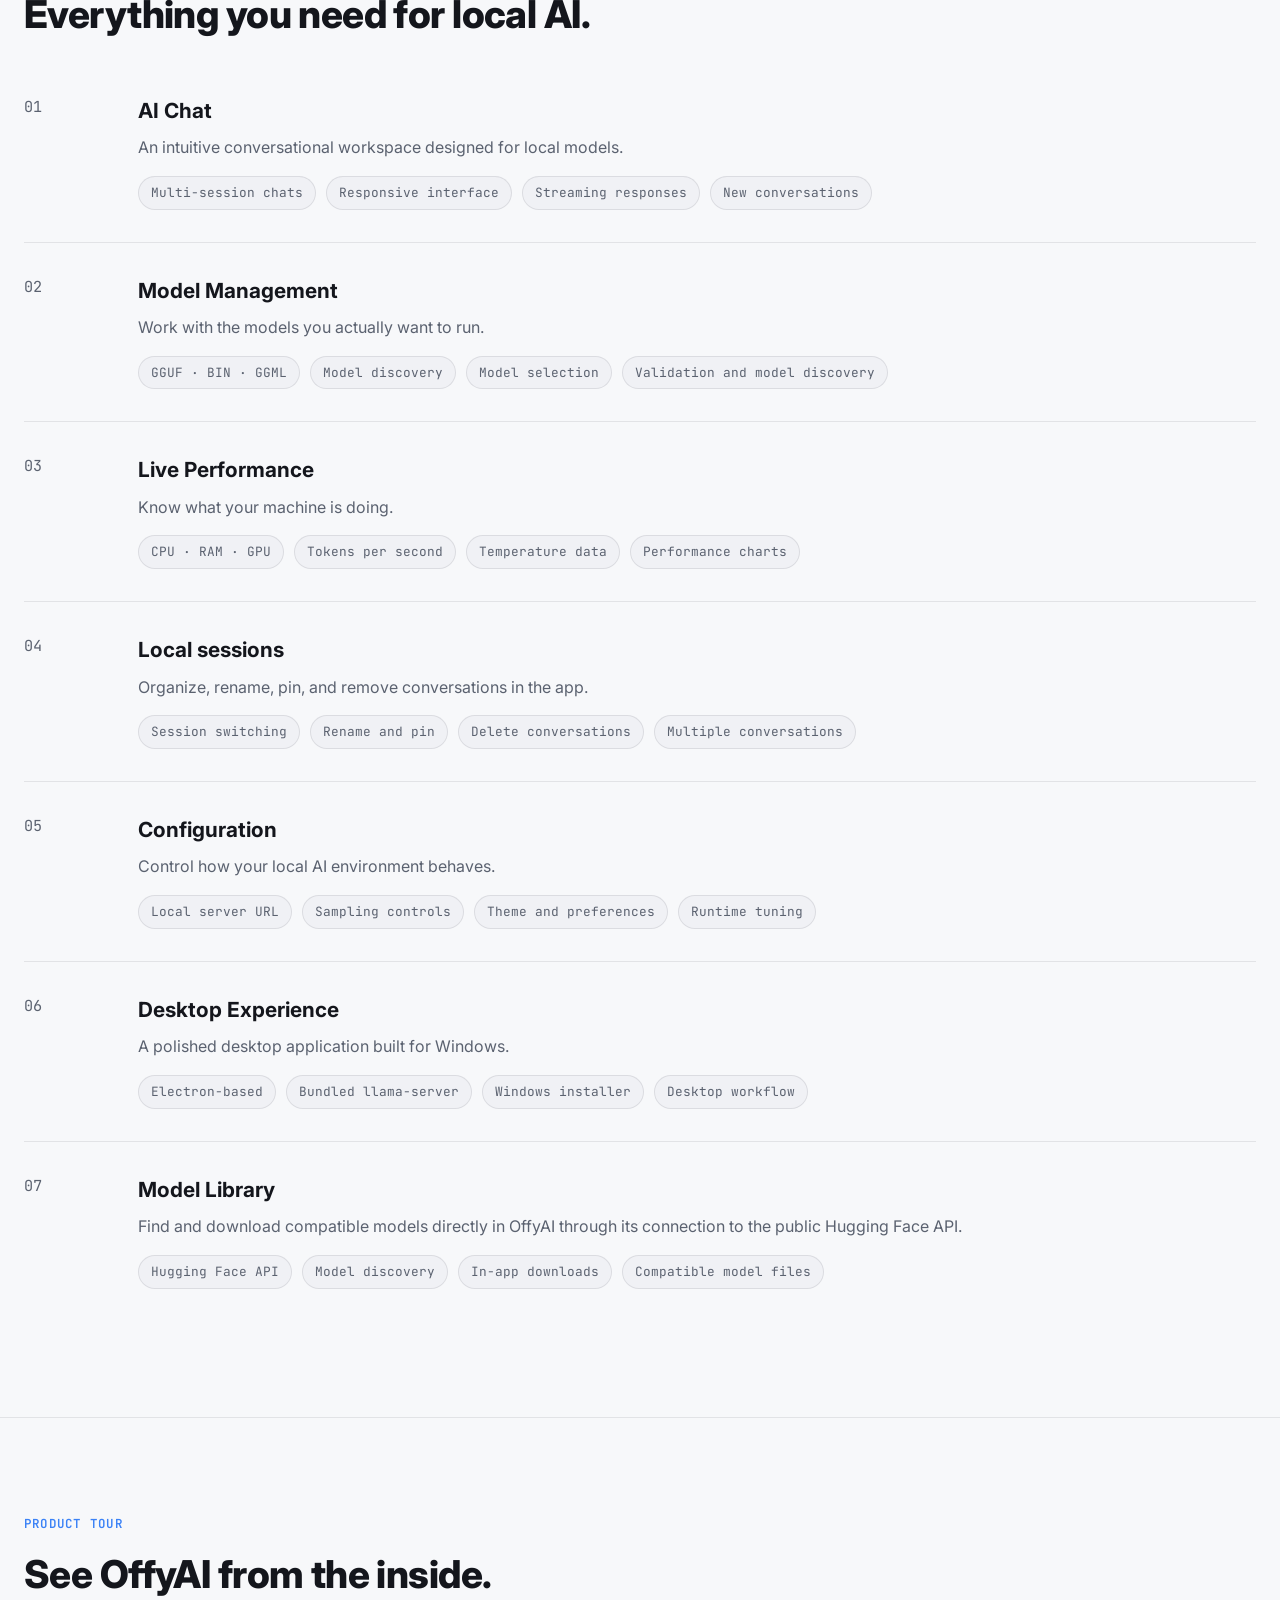
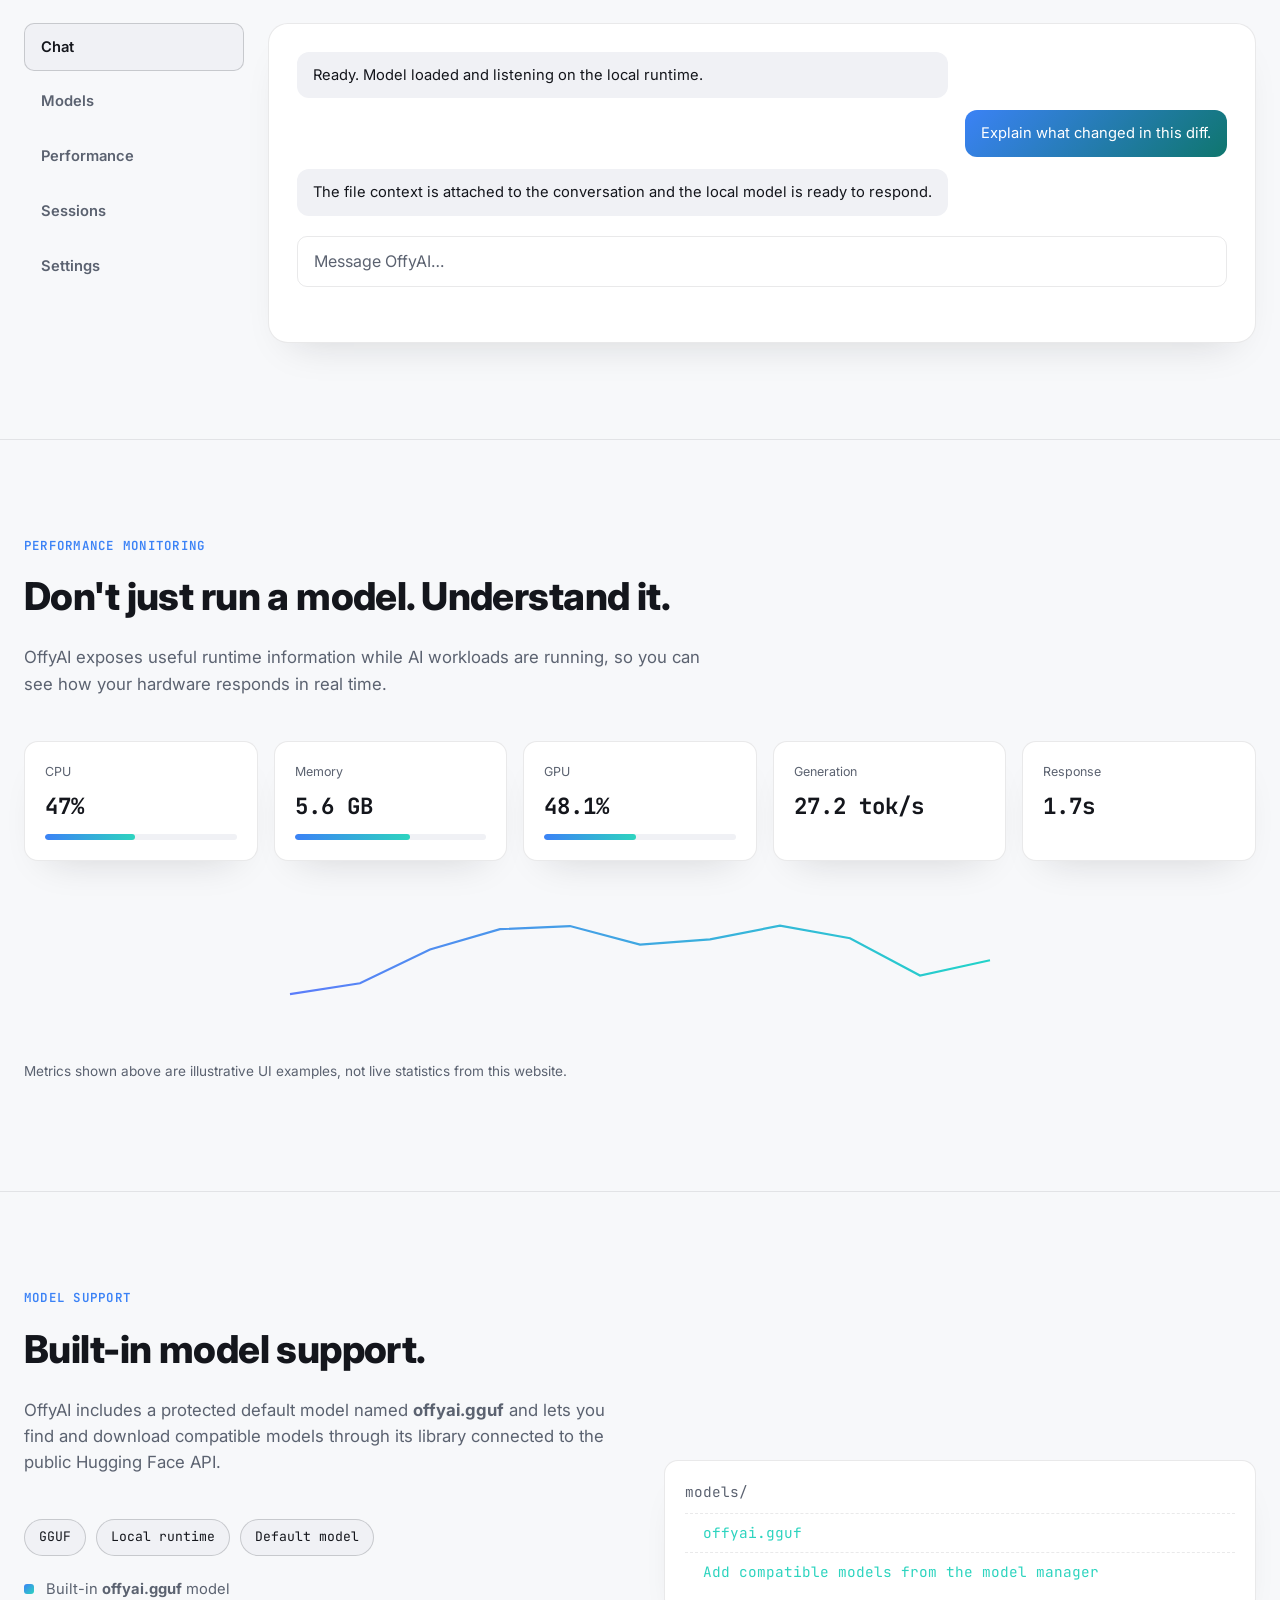
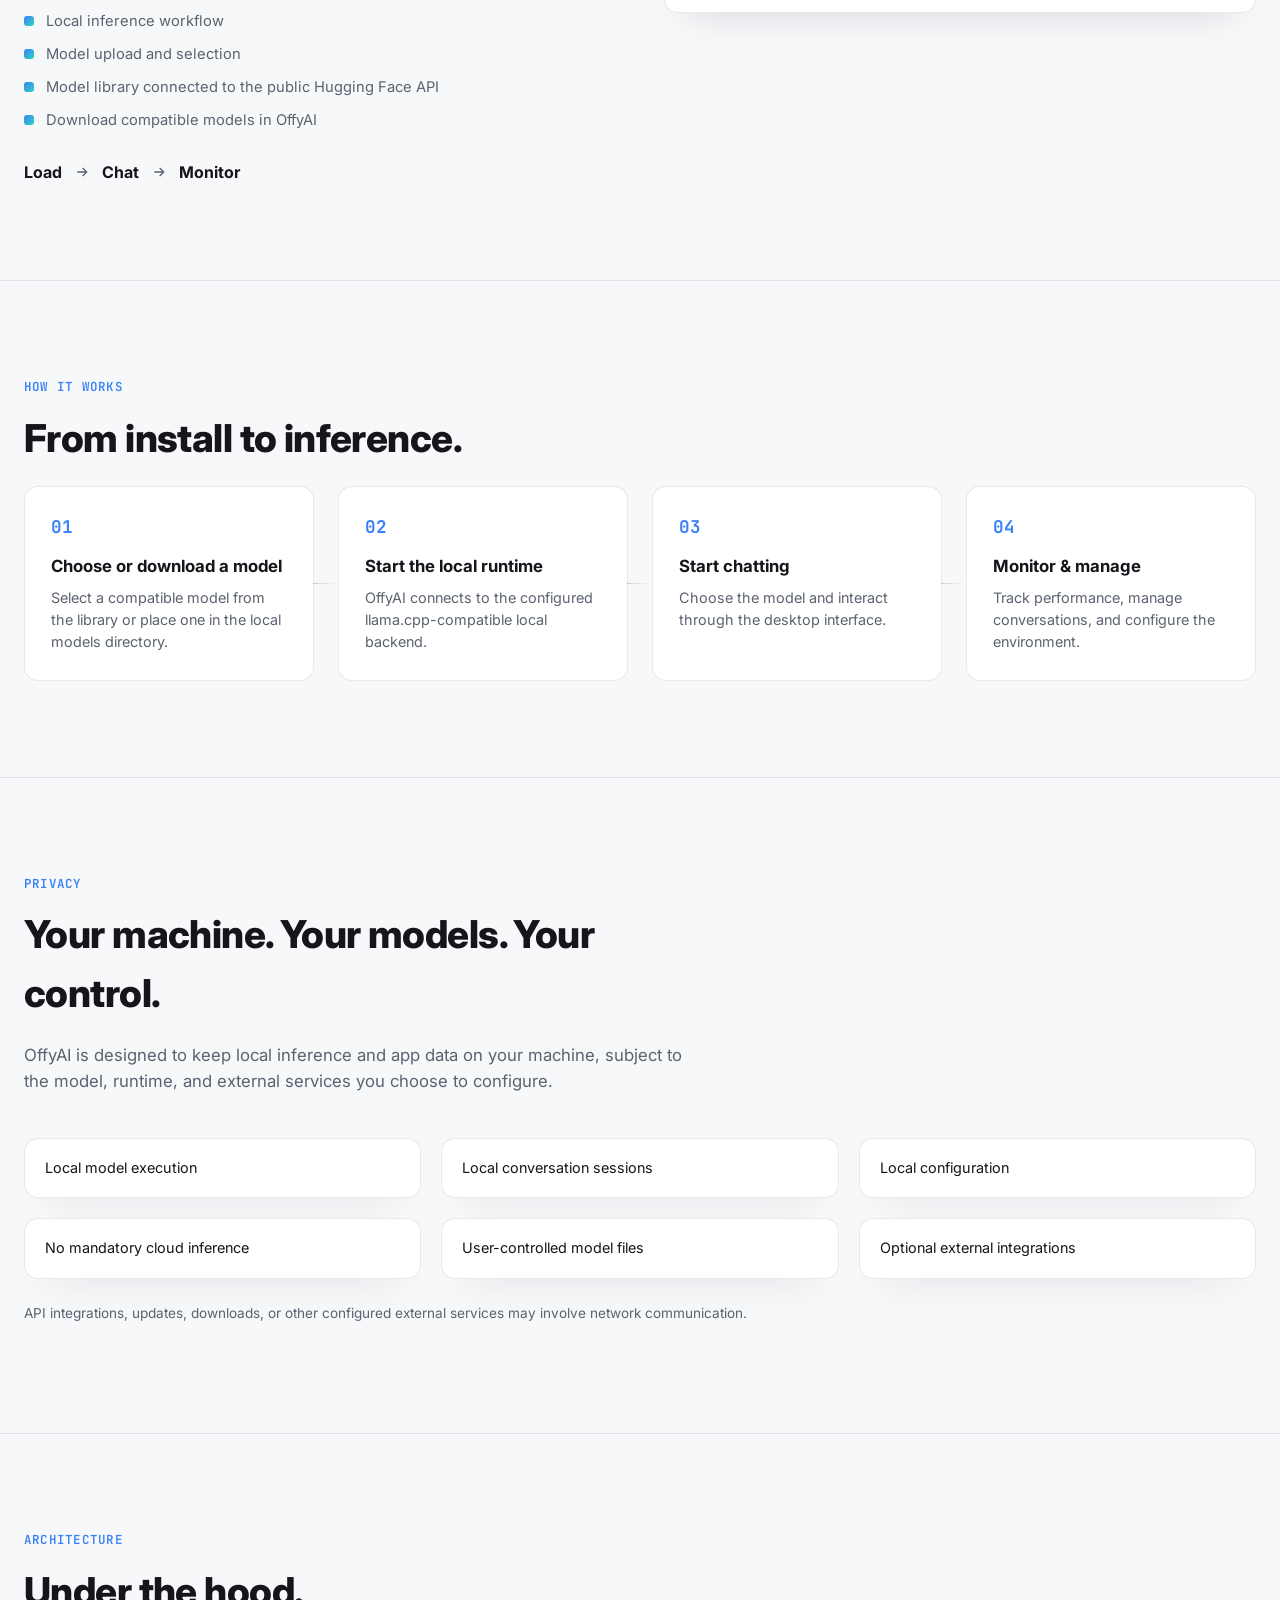
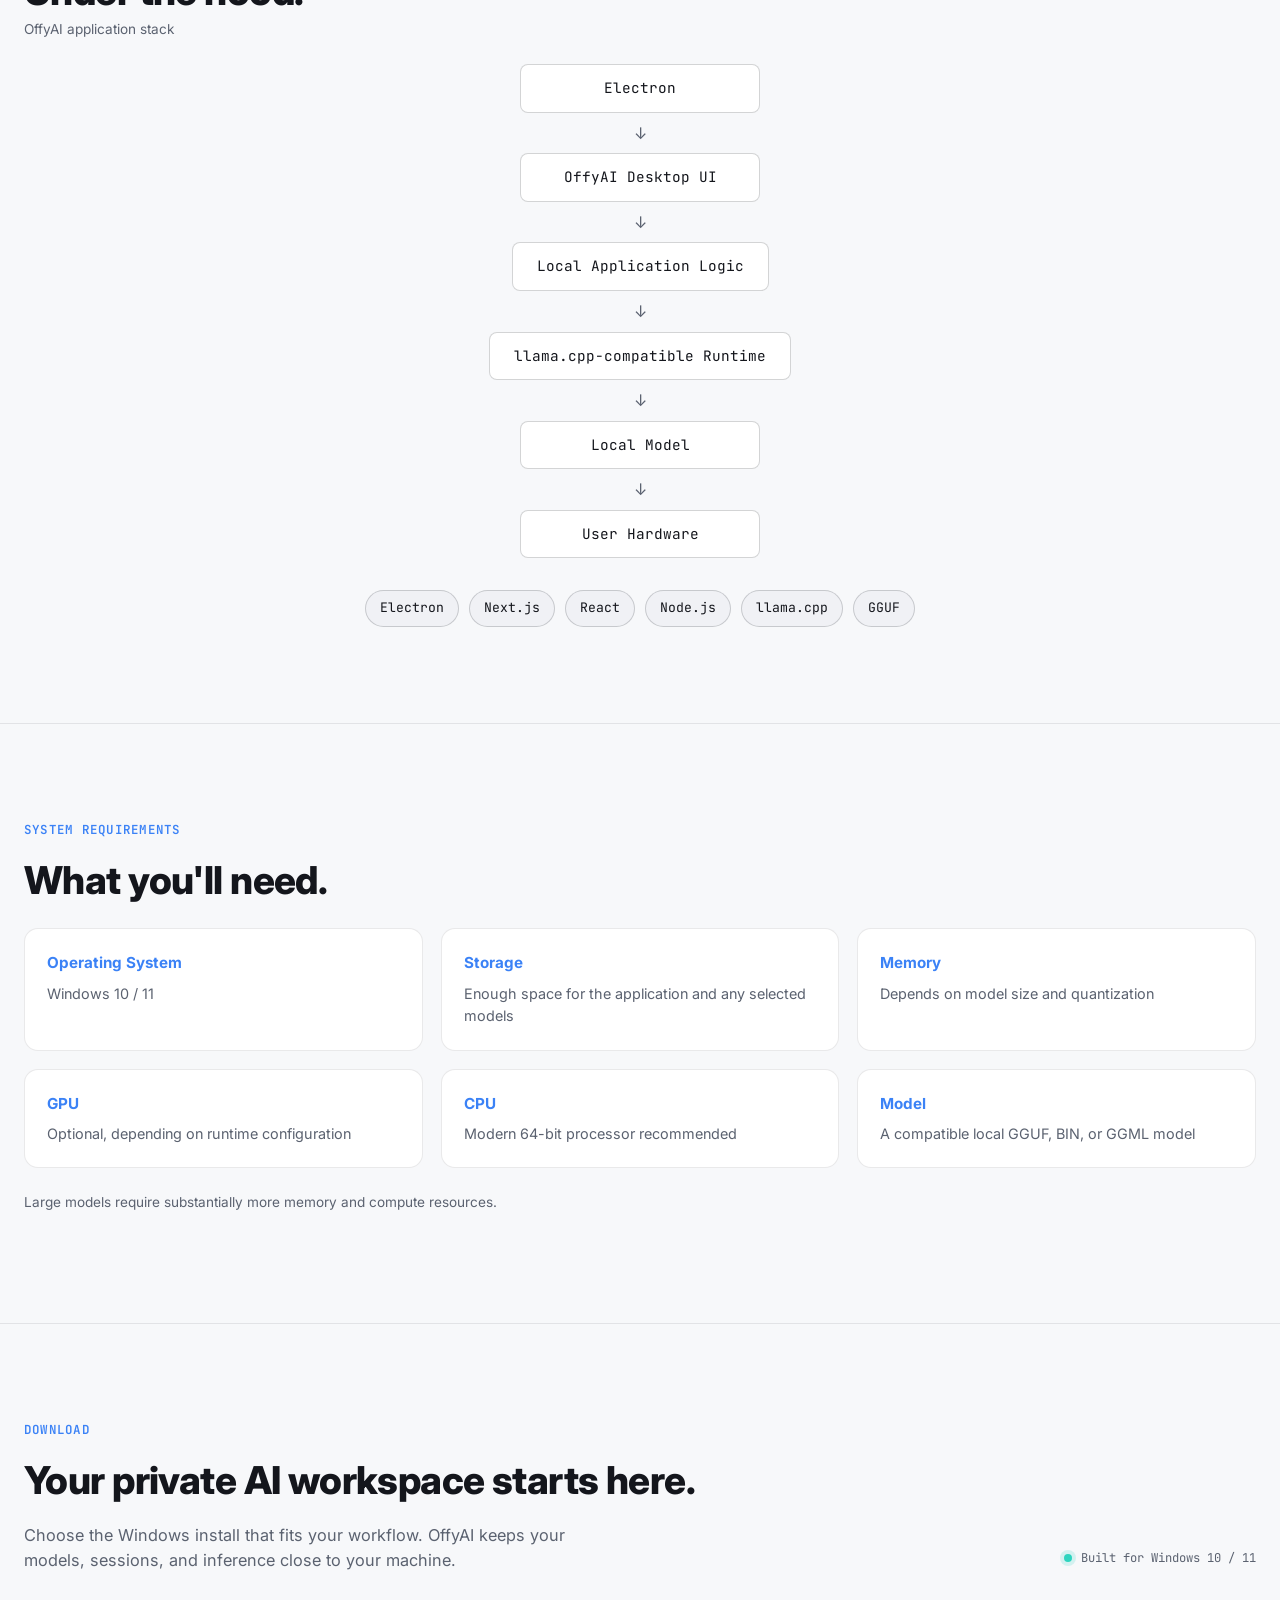
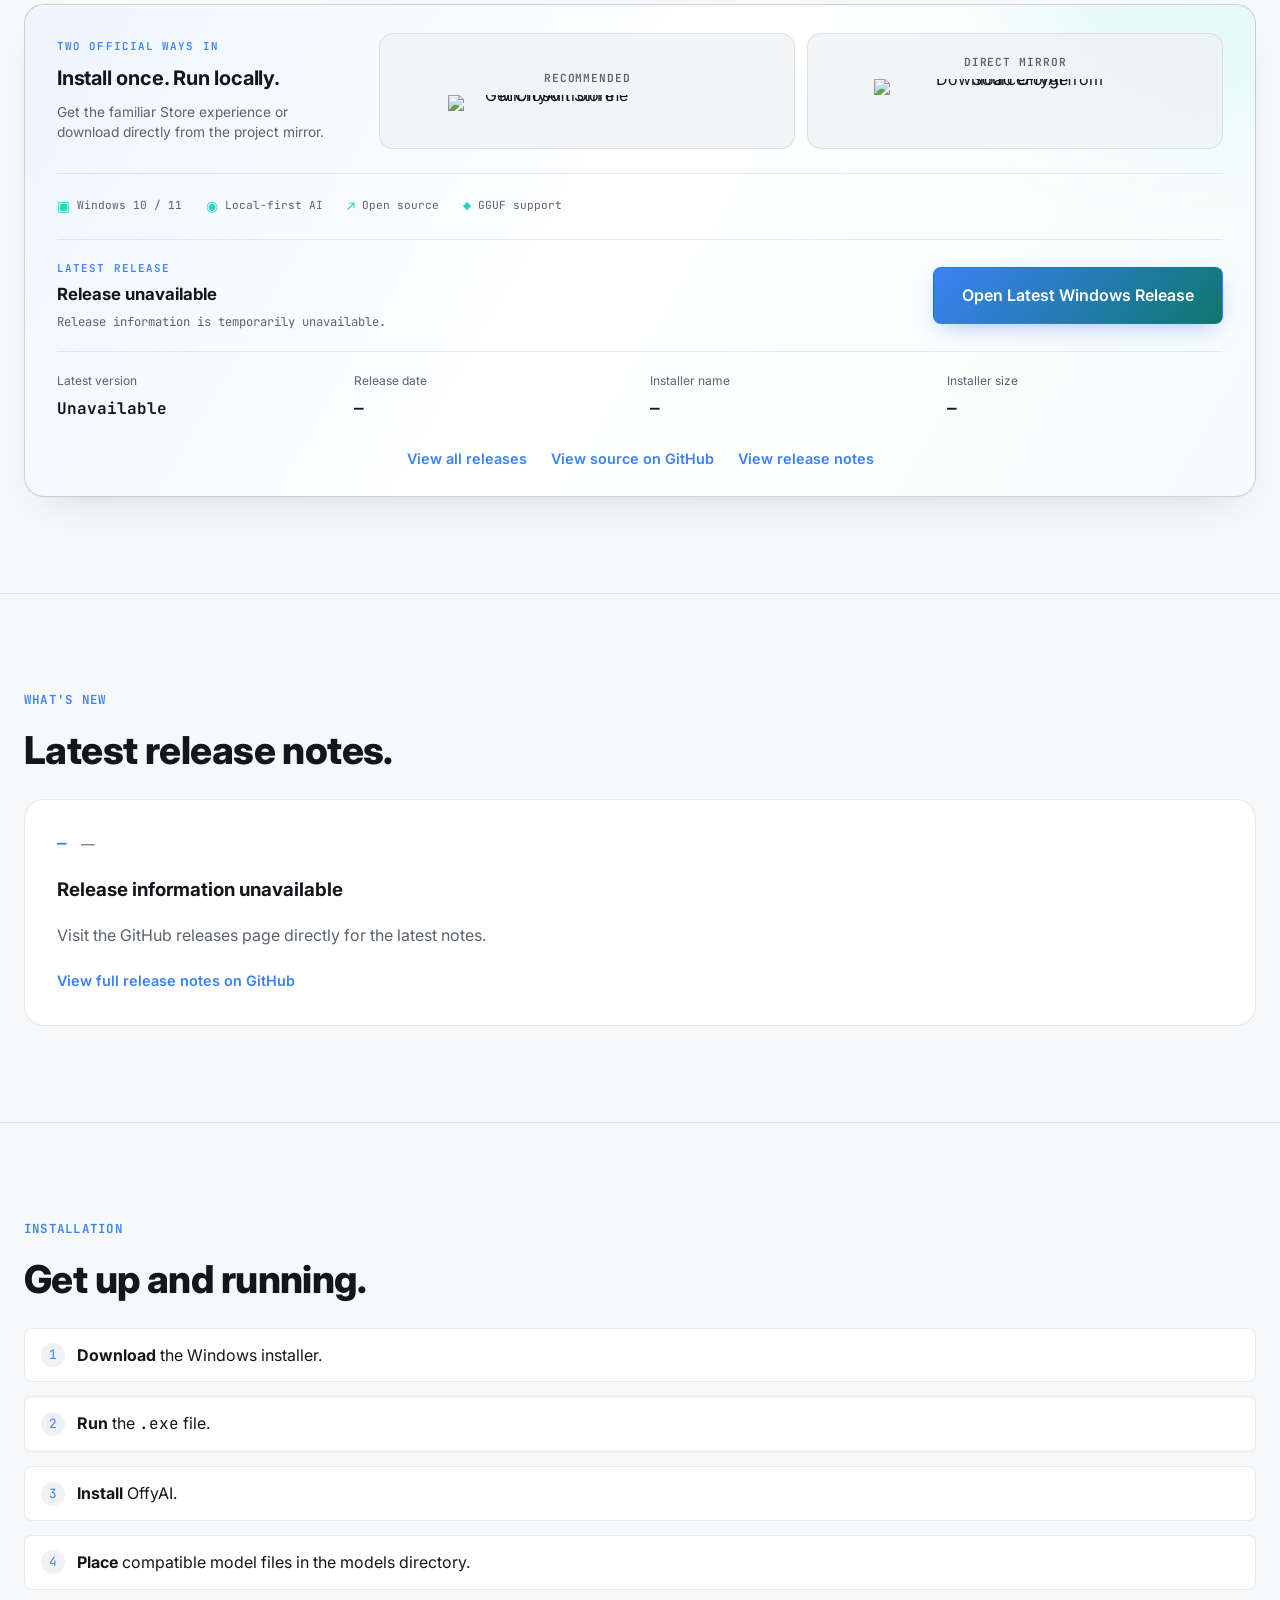
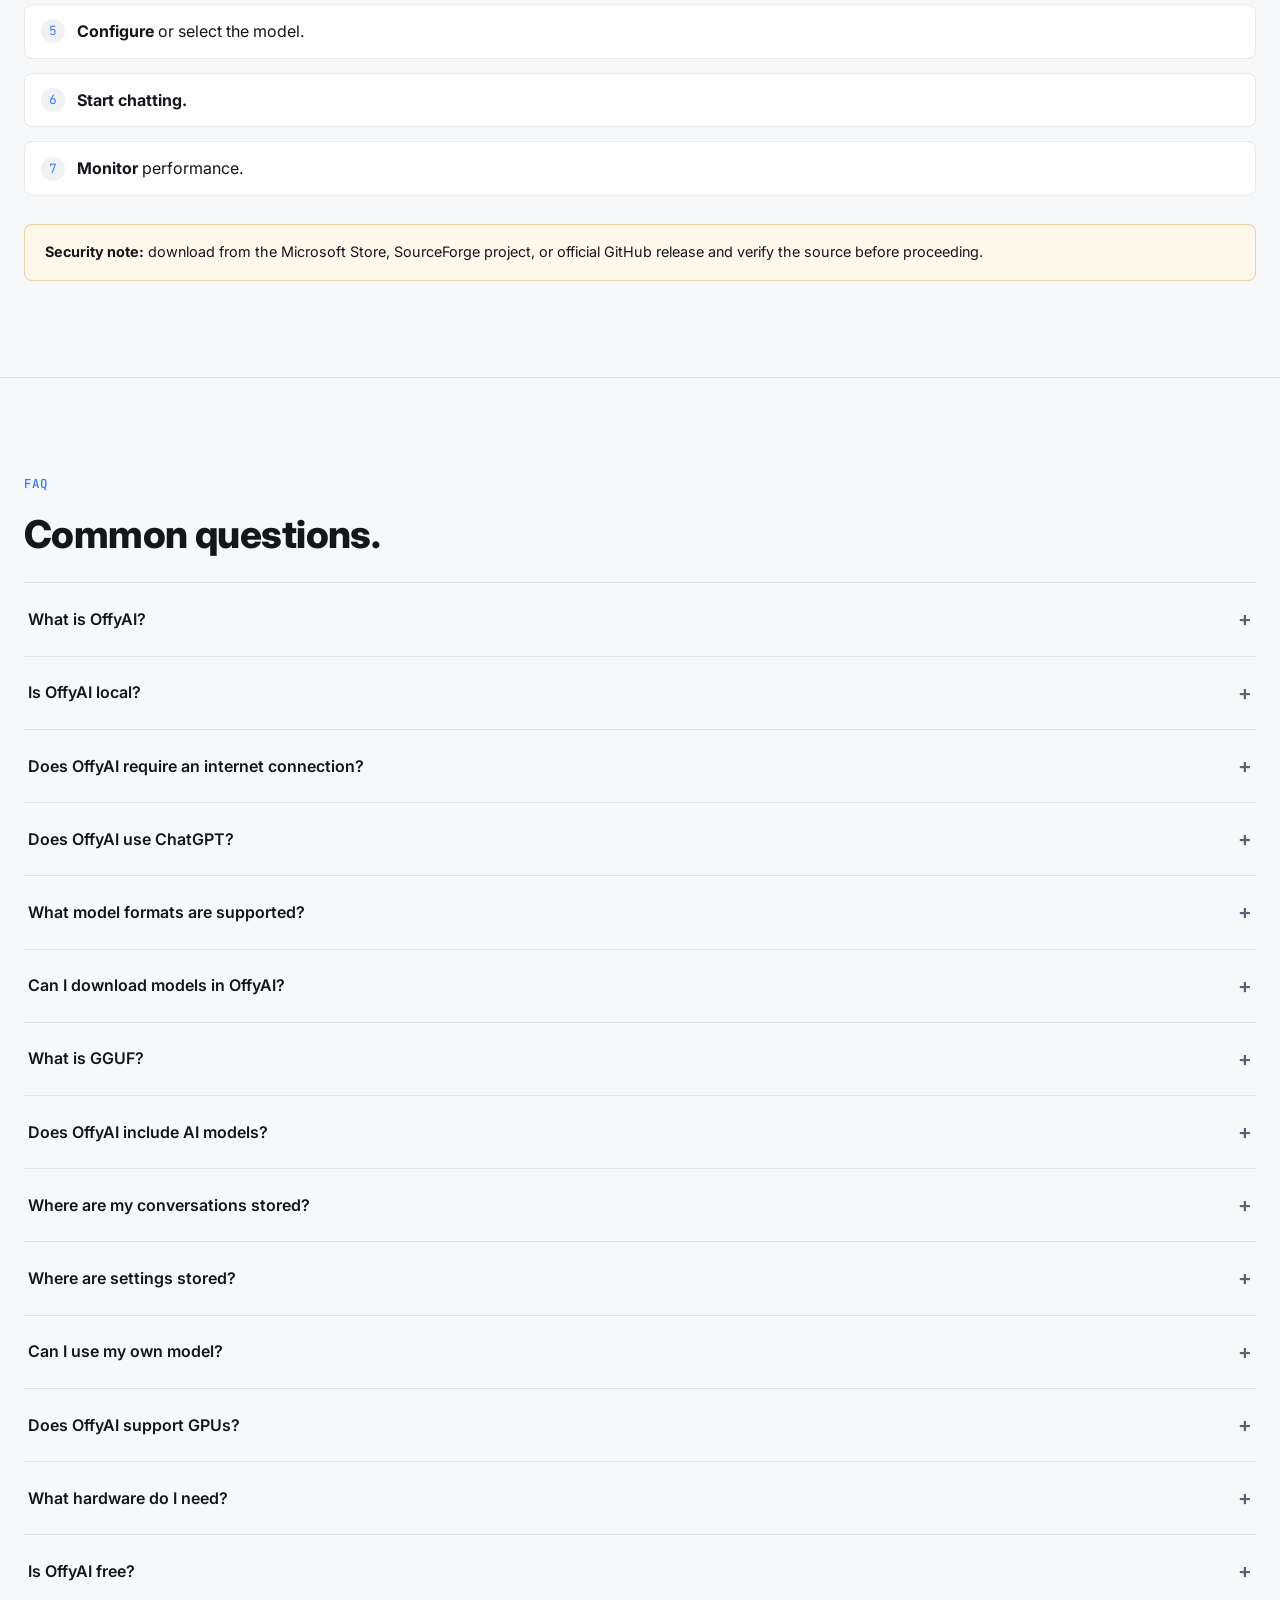
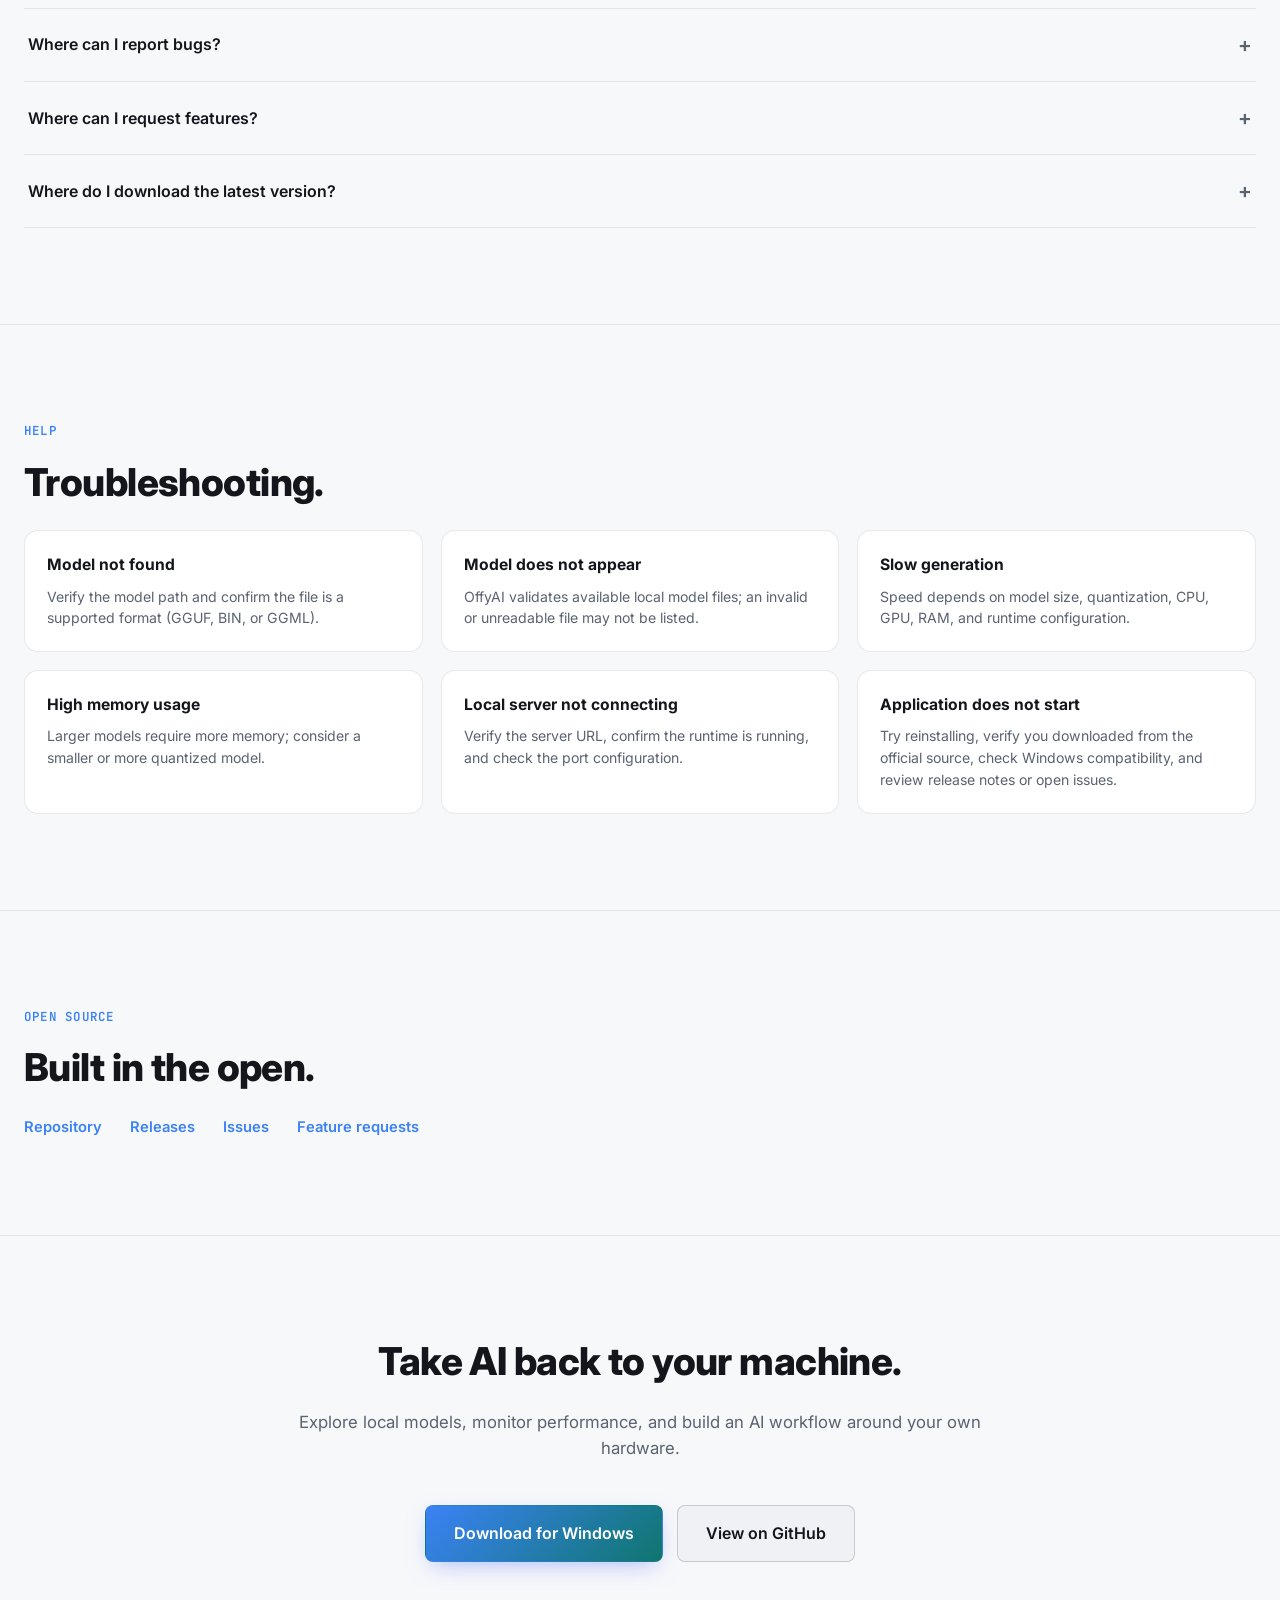
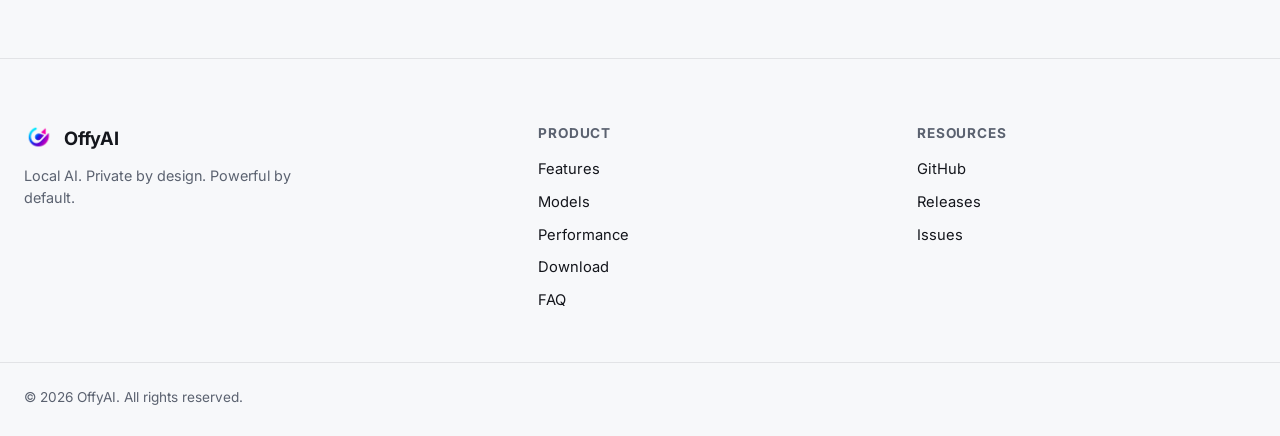
==== commit 2ce3c3e7: "seo improvements" ====
--- a/index.html
+++ b/index.html
@@ -3,9 +3,9 @@
 <head>
 <meta charset="UTF-8">
 <meta name="viewport" content="width=device-width, initial-scale=1.0">
-<title>OffyAI — Private Local AI Chat App for Windows</title>
-<meta name="description" content="Run compatible AI models privately on Windows with OffyAI, a local-first desktop app for chat, GGUF model management, document context, and hardware monitoring.">
-<meta name="keywords" content="OffyAI, local AI desktop app, Windows AI assistant, local LLM, GGUF models, llama.cpp desktop app, offline AI assistant, private AI assistant, run LLM locally, local ChatGPT alternative, AI model manager, local AI assistant">
+<title>OffyAI | Private Local AI App for Windows</title>
+<meta name="description" content="OffyAI is a private local AI app for Windows. Run compatible LLMs offline, manage GGUF models, chat with documents, and monitor performance on your PC.">
+<meta name="keywords" content="OffyAI, private local AI, local AI app for Windows, offline AI assistant, Windows LLM app, local language models, GGUF model manager, run LLM offline, llama.cpp Windows, private ChatGPT alternative, local AI chat, AI model library">
 <meta name="author" content="OffyAI">
 <meta name="application-name" content="OffyAI">
 <meta name="generator" content="OffyAI website">
@@ -14,14 +14,17 @@
 <meta name="bingbot" content="index, follow, max-image-preview:large, max-snippet:-1, max-video-preview:-1">
 <link rel="canonical" href="https://offyai.vercel.app/">
 <meta name="theme-color" content="#0a0b0f">
+<link rel="icon" href="/favicon.ico" sizes="any">
+<link rel="icon" type="image/png" sizes="32x32" href="/favicon-32x32.png">
+<link rel="icon" type="image/png" sizes="16x16" href="/favicon-16x16.png">
 <link rel="icon" type="image/png" sizes="512x512" href="/offyai.png">
 <link rel="shortcut icon" type="image/png" href="/offyai.png">
 <link rel="apple-touch-icon" sizes="512x512" href="/offyai.png">
 <meta name="msapplication-TileImage" content="/offyai.png">
 
 <meta property="og:site_name" content="OffyAI">
-<meta property="og:title" content="OffyAI — Private Local AI Chat App for Windows">
-<meta property="og:description" content="Run compatible AI models privately on Windows with local chat, GGUF model management, document context, and hardware monitoring.">
+<meta property="og:title" content="OffyAI | Private Local AI App for Windows">
+<meta property="og:description" content="Run compatible LLMs privately on Windows with local chat, GGUF model management, document context, and hardware monitoring.">
 <meta property="og:type" content="website">
 <meta property="og:url" content="https://offyai.vercel.app/">
 <meta property="og:image" content="https://offyai.vercel.app/offyai.png">
@@ -78,8 +81,8 @@
       "@type": "WebPage",
       "@id": "https://offyai.vercel.app/#webpage",
       "url": "https://offyai.vercel.app/",
-      "name": "OffyAI — Private Local AI Chat App for Windows",
-      "description": "Run compatible AI models privately on Windows with local chat, GGUF model management, document context, and hardware monitoring.",
+      "name": "OffyAI | Private Local AI App for Windows",
+      "description": "OffyAI is a private local AI app for Windows for running compatible LLMs, managing GGUF models, chatting with documents, and monitoring performance.",
       "isPartOf": {"@id": "https://offyai.vercel.app/#website"},
       "about": {"@id": "https://offyai.vercel.app/#software"},
       "inLanguage": "en-US",
@@ -99,20 +102,13 @@
       "contentUrl": "https://offyai.vercel.app/offyai.png",
       "caption": "OffyAI logo"
     },
-    {
-      "@type": "SiteNavigationElement",
-      "@id": "https://offyai.vercel.app/#navigation",
-      "name": ["Home", "Features", "How It Works", "Performance", "Models", "FAQ", "Download"],
-      "url": [
-        "https://offyai.vercel.app/#home",
-        "https://offyai.vercel.app/#features",
-        "https://offyai.vercel.app/#how-it-works",
-        "https://offyai.vercel.app/#performance",
-        "https://offyai.vercel.app/#models",
-        "https://offyai.vercel.app/#faq",
-        "https://offyai.vercel.app/#download"
-      ]
-    },
+    {"@type":"SiteNavigationElement","@id":"https://offyai.vercel.app/#nav-home","name":"Home","url":"https://offyai.vercel.app/#home"},
+    {"@type":"SiteNavigationElement","@id":"https://offyai.vercel.app/#nav-features","name":"Features","url":"https://offyai.vercel.app/#features"},
+    {"@type":"SiteNavigationElement","@id":"https://offyai.vercel.app/#nav-how-it-works","name":"How It Works","url":"https://offyai.vercel.app/#how-it-works"},
+    {"@type":"SiteNavigationElement","@id":"https://offyai.vercel.app/#nav-performance","name":"Performance","url":"https://offyai.vercel.app/#performance"},
+    {"@type":"SiteNavigationElement","@id":"https://offyai.vercel.app/#nav-models","name":"Models","url":"https://offyai.vercel.app/#models"},
+    {"@type":"SiteNavigationElement","@id":"https://offyai.vercel.app/#nav-faq","name":"FAQ","url":"https://offyai.vercel.app/#faq"},
+    {"@type":"SiteNavigationElement","@id":"https://offyai.vercel.app/#nav-download","name":"Download","url":"https://offyai.vercel.app/#download"},
     {
       "@type": "SoftwareApplication",
       "@id": "https://offyai.vercel.app/#software",
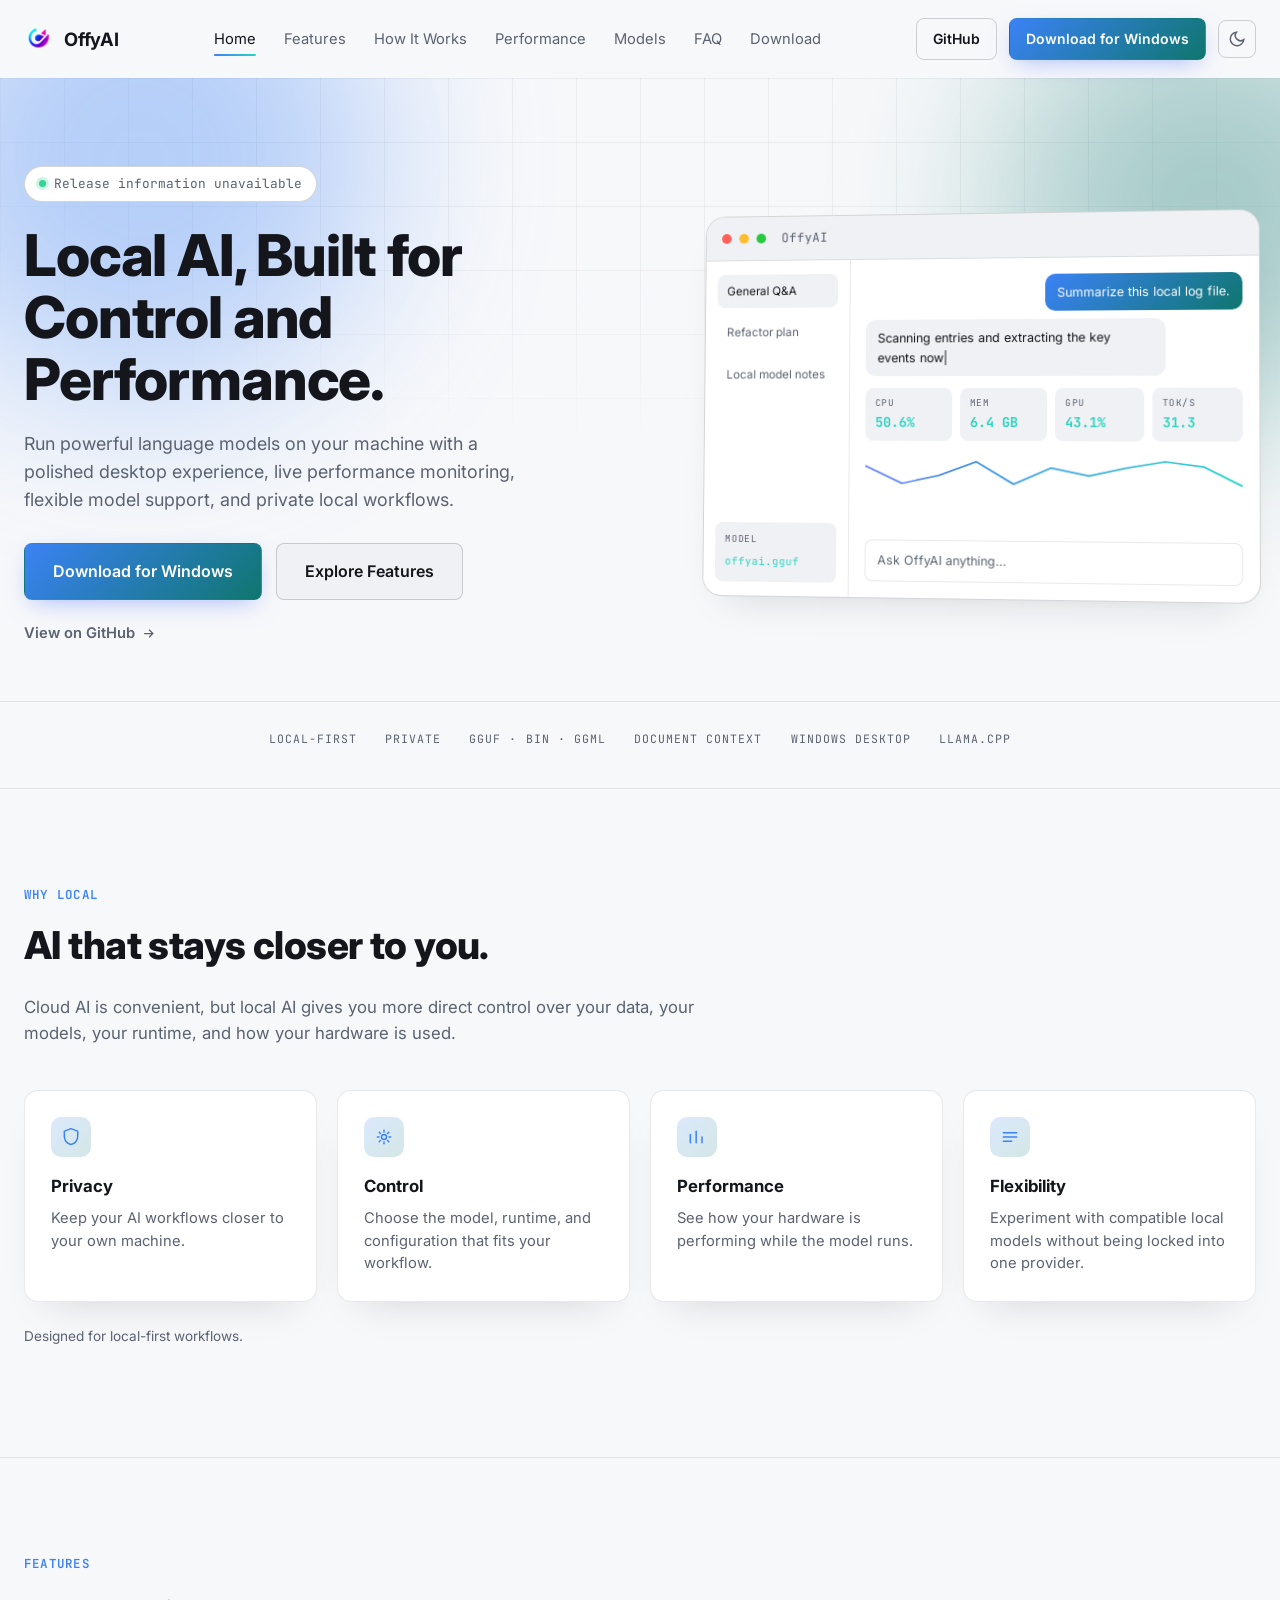
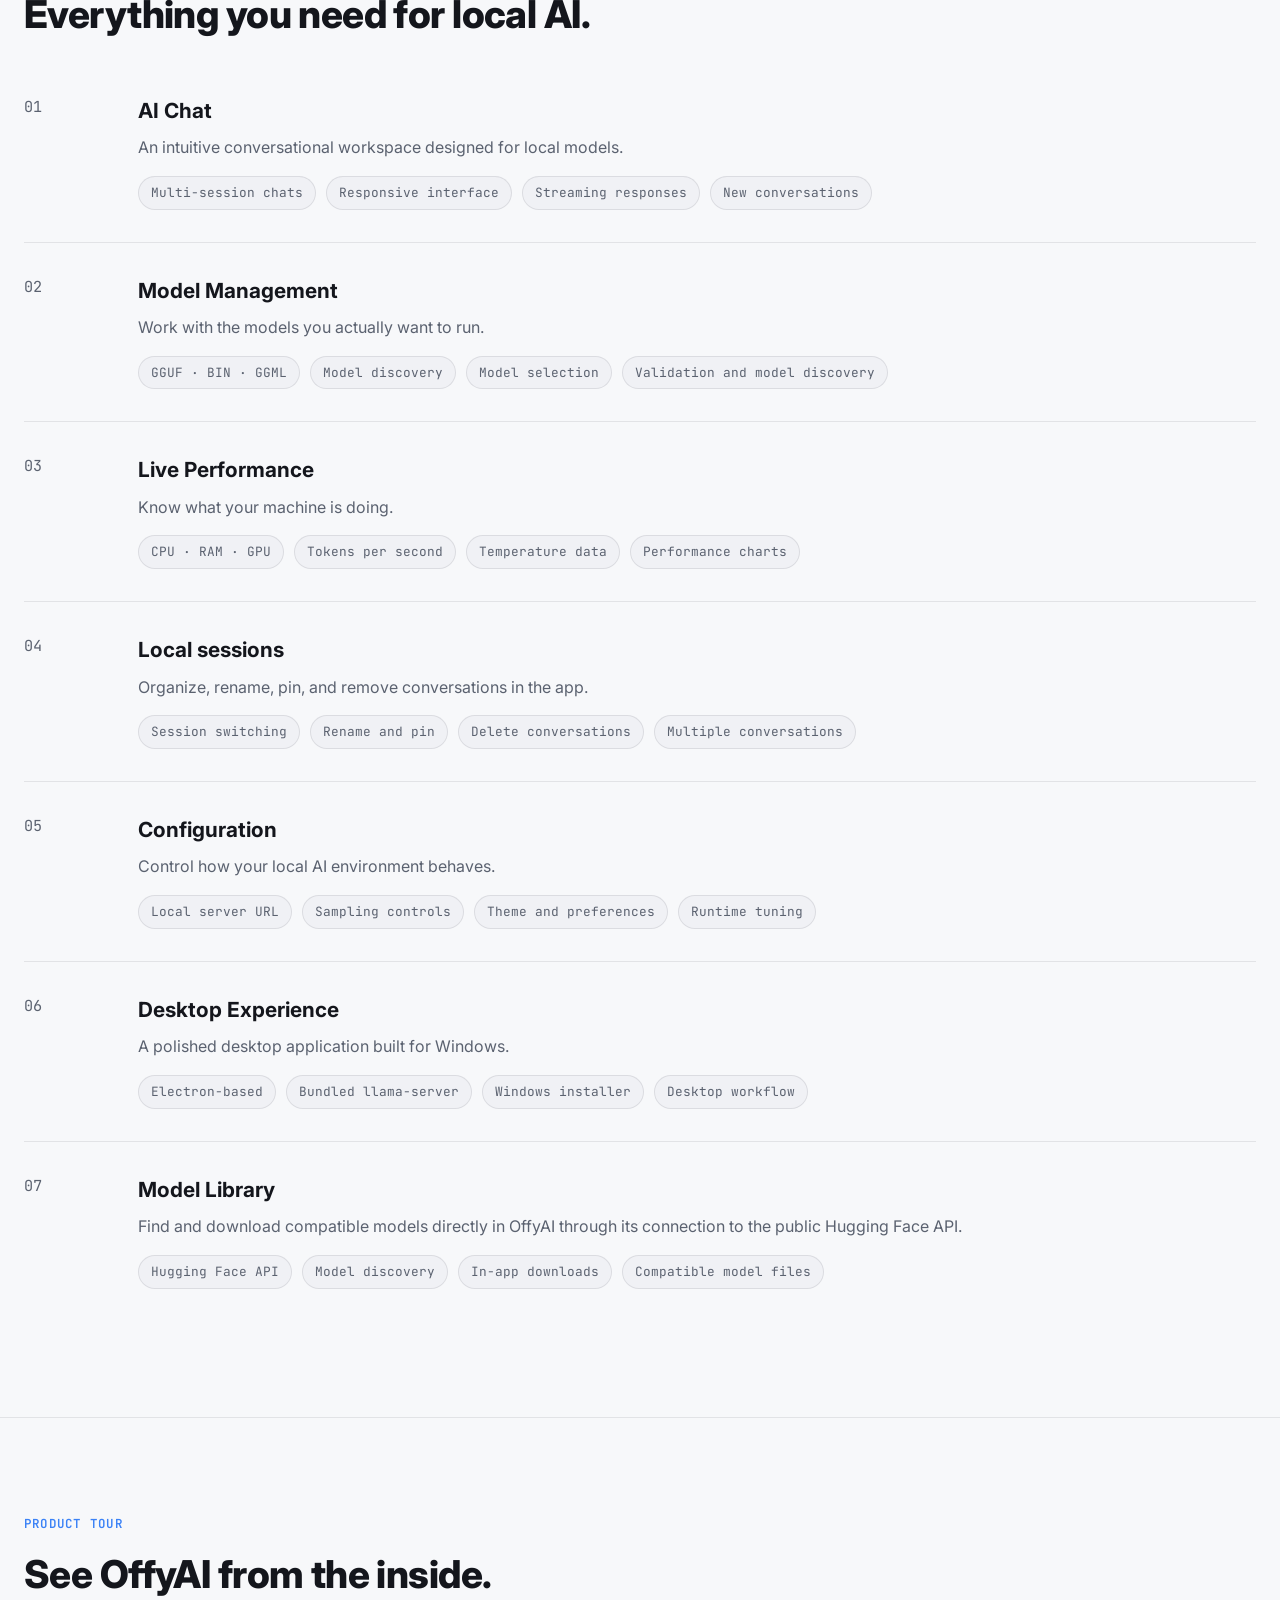
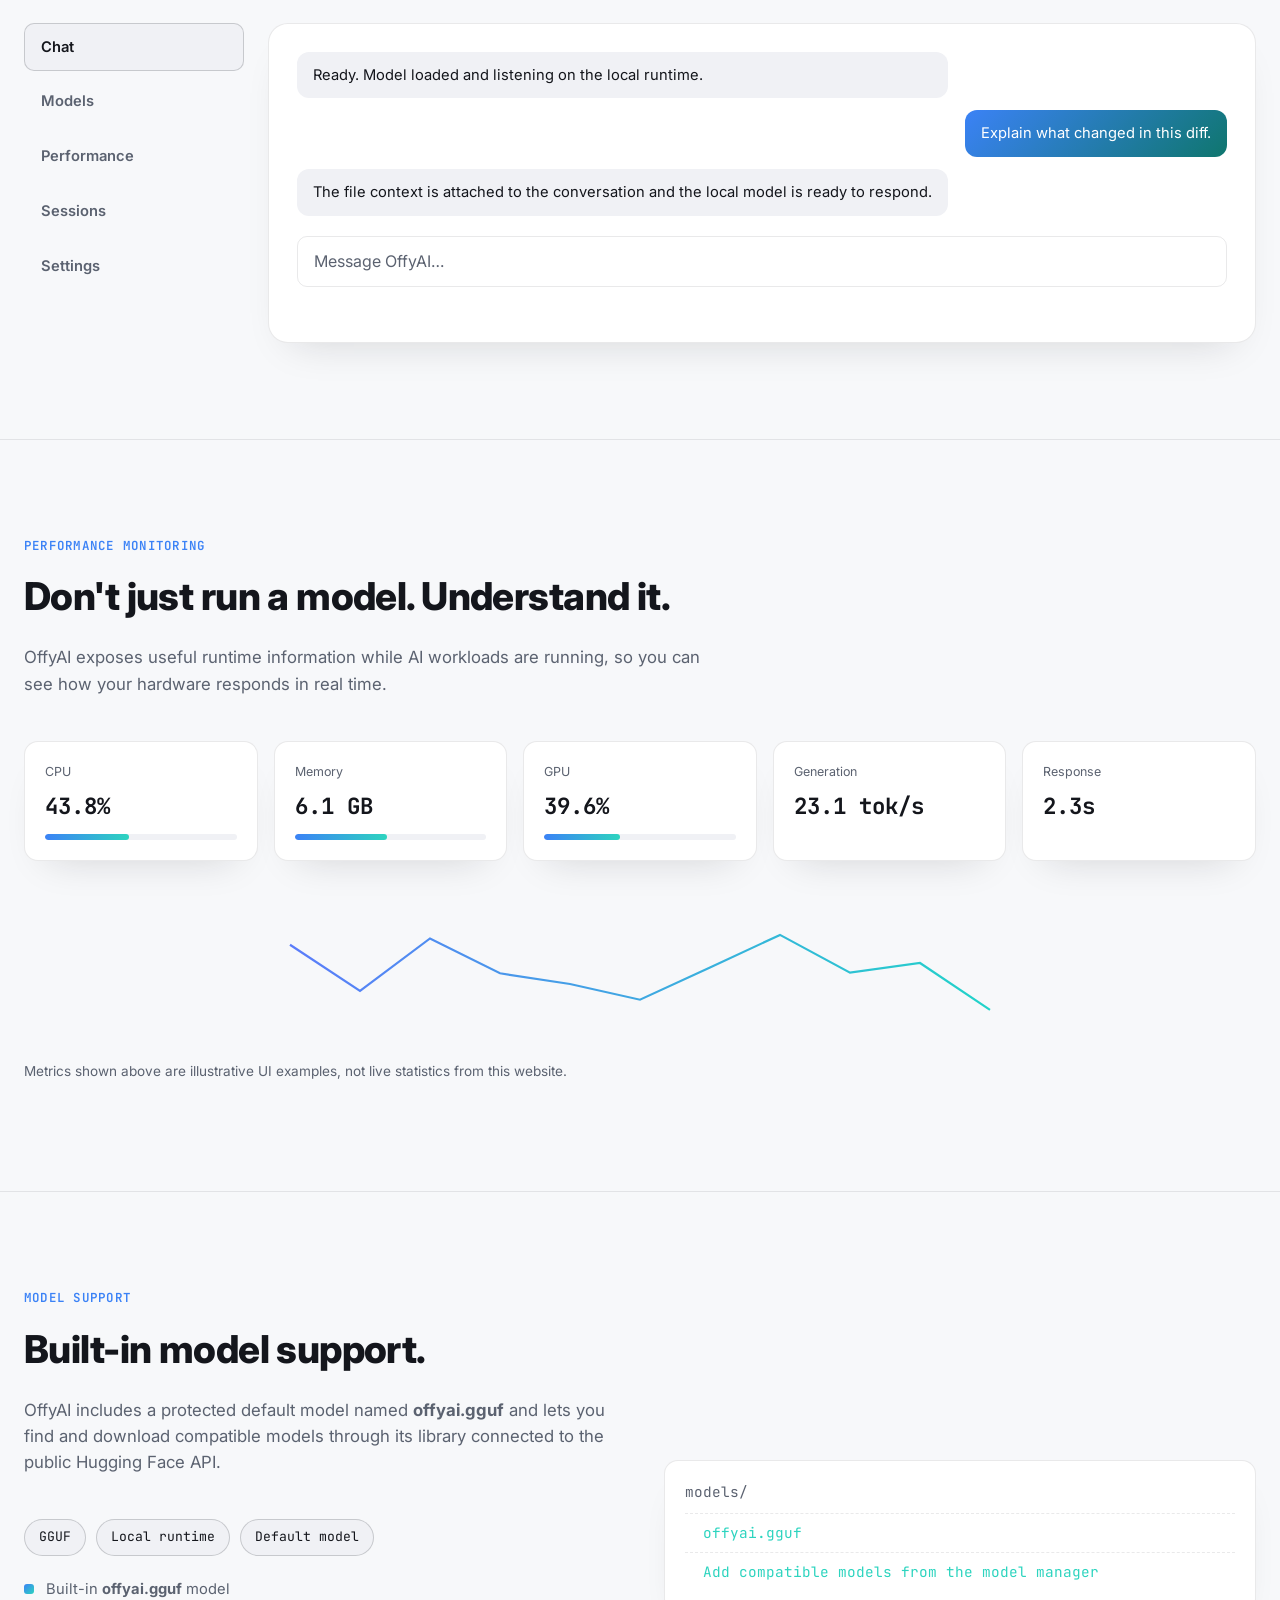
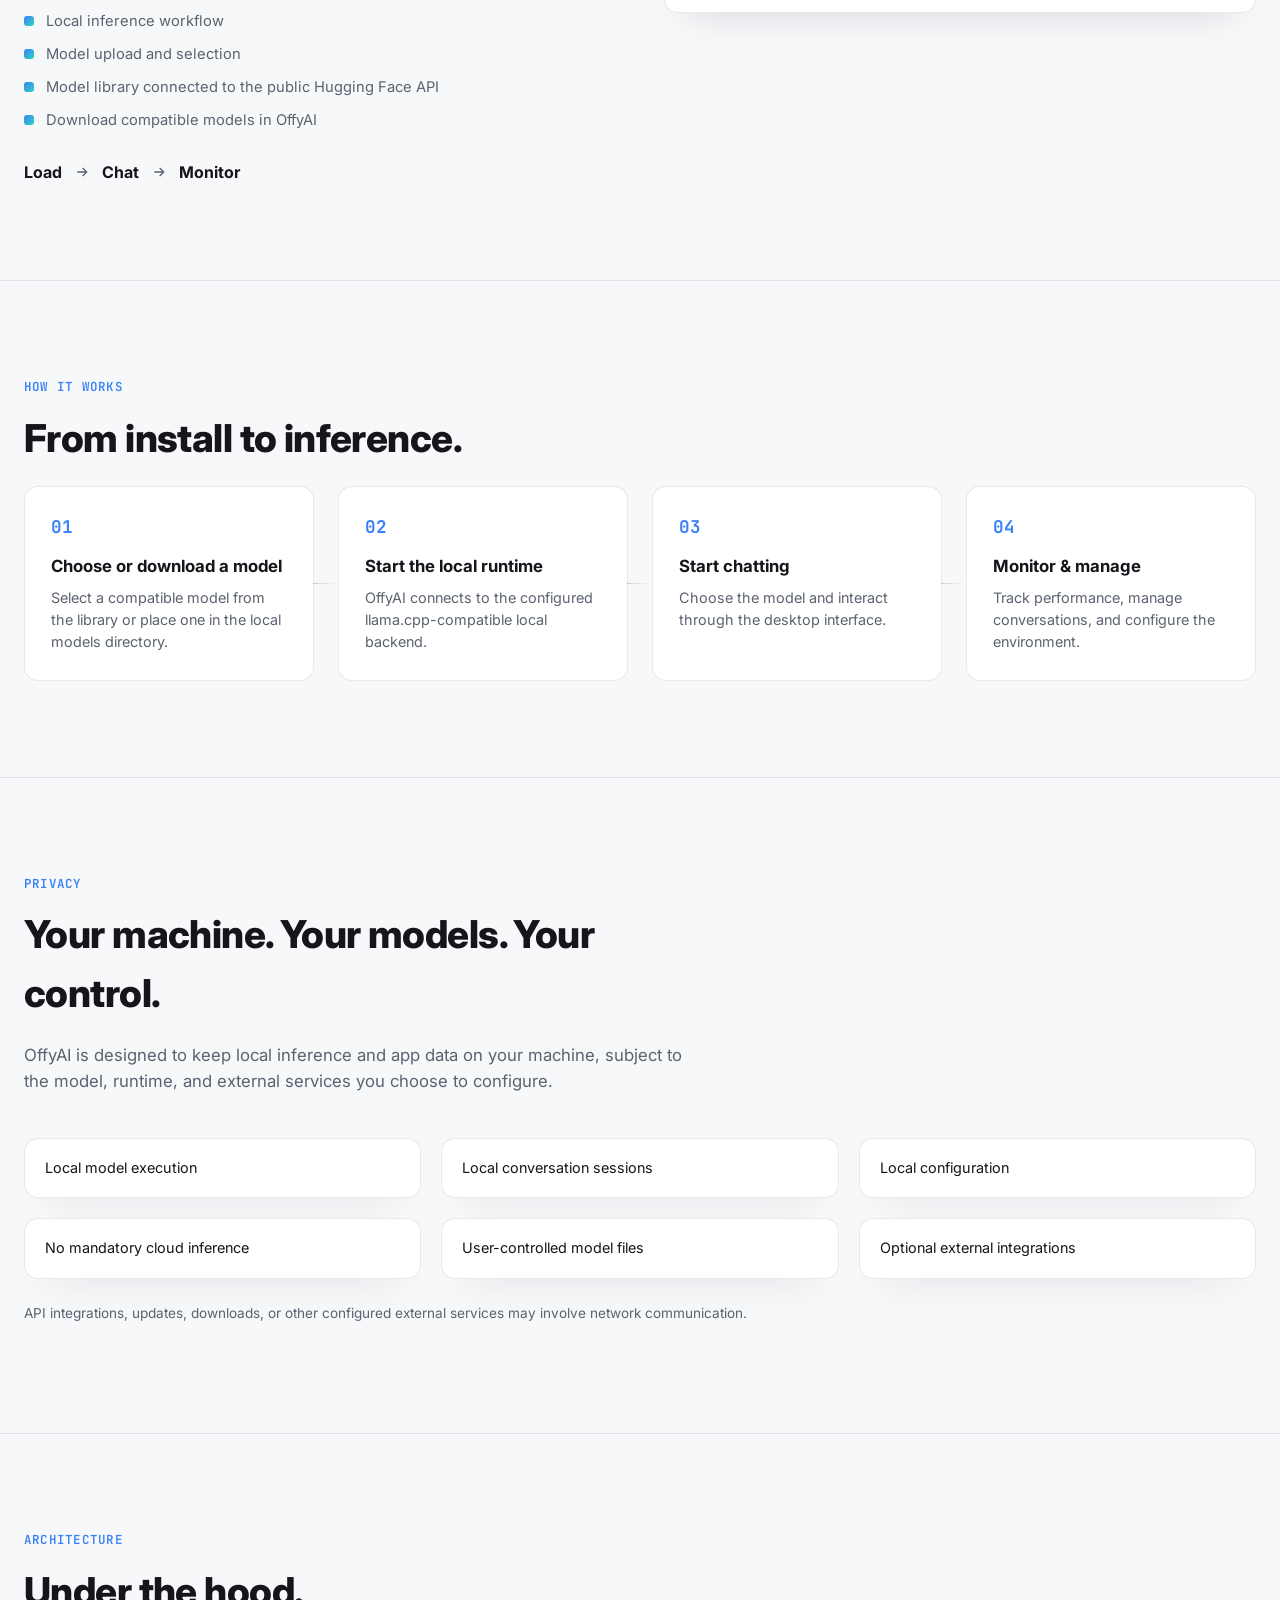
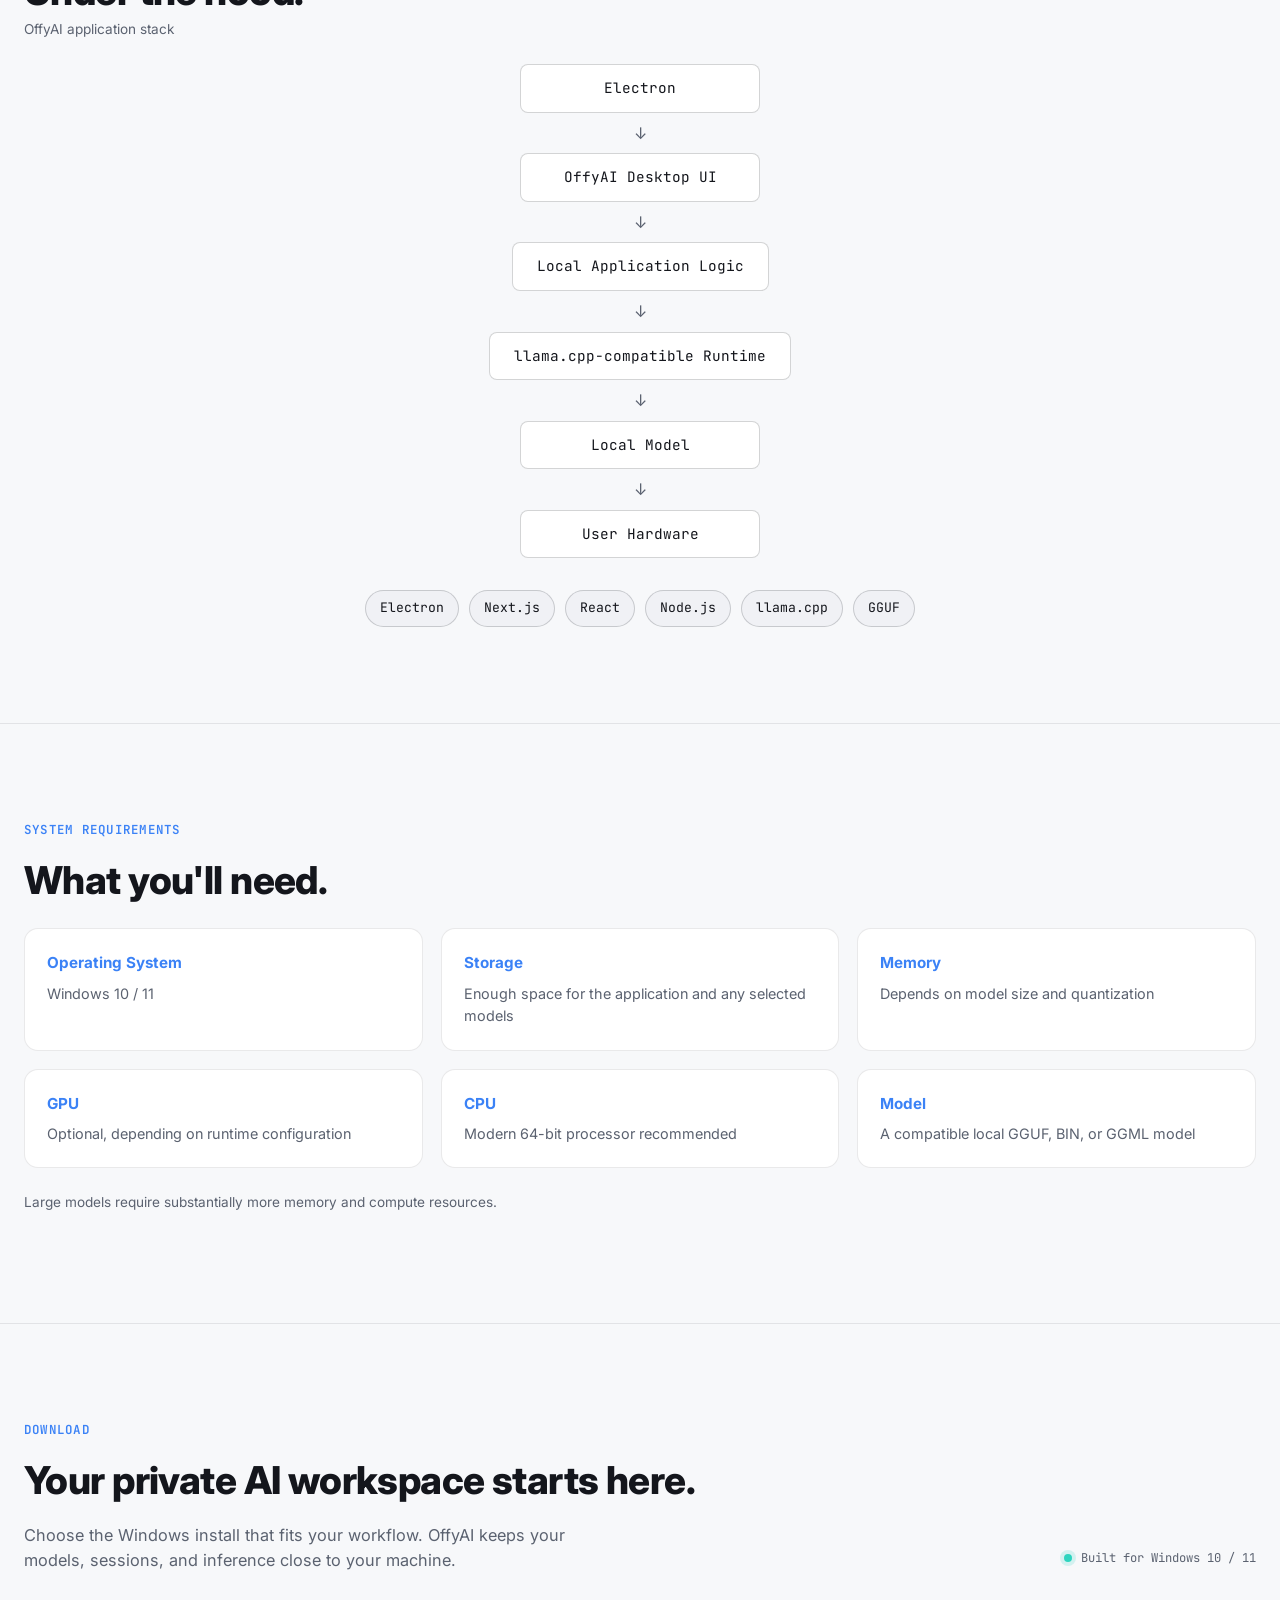
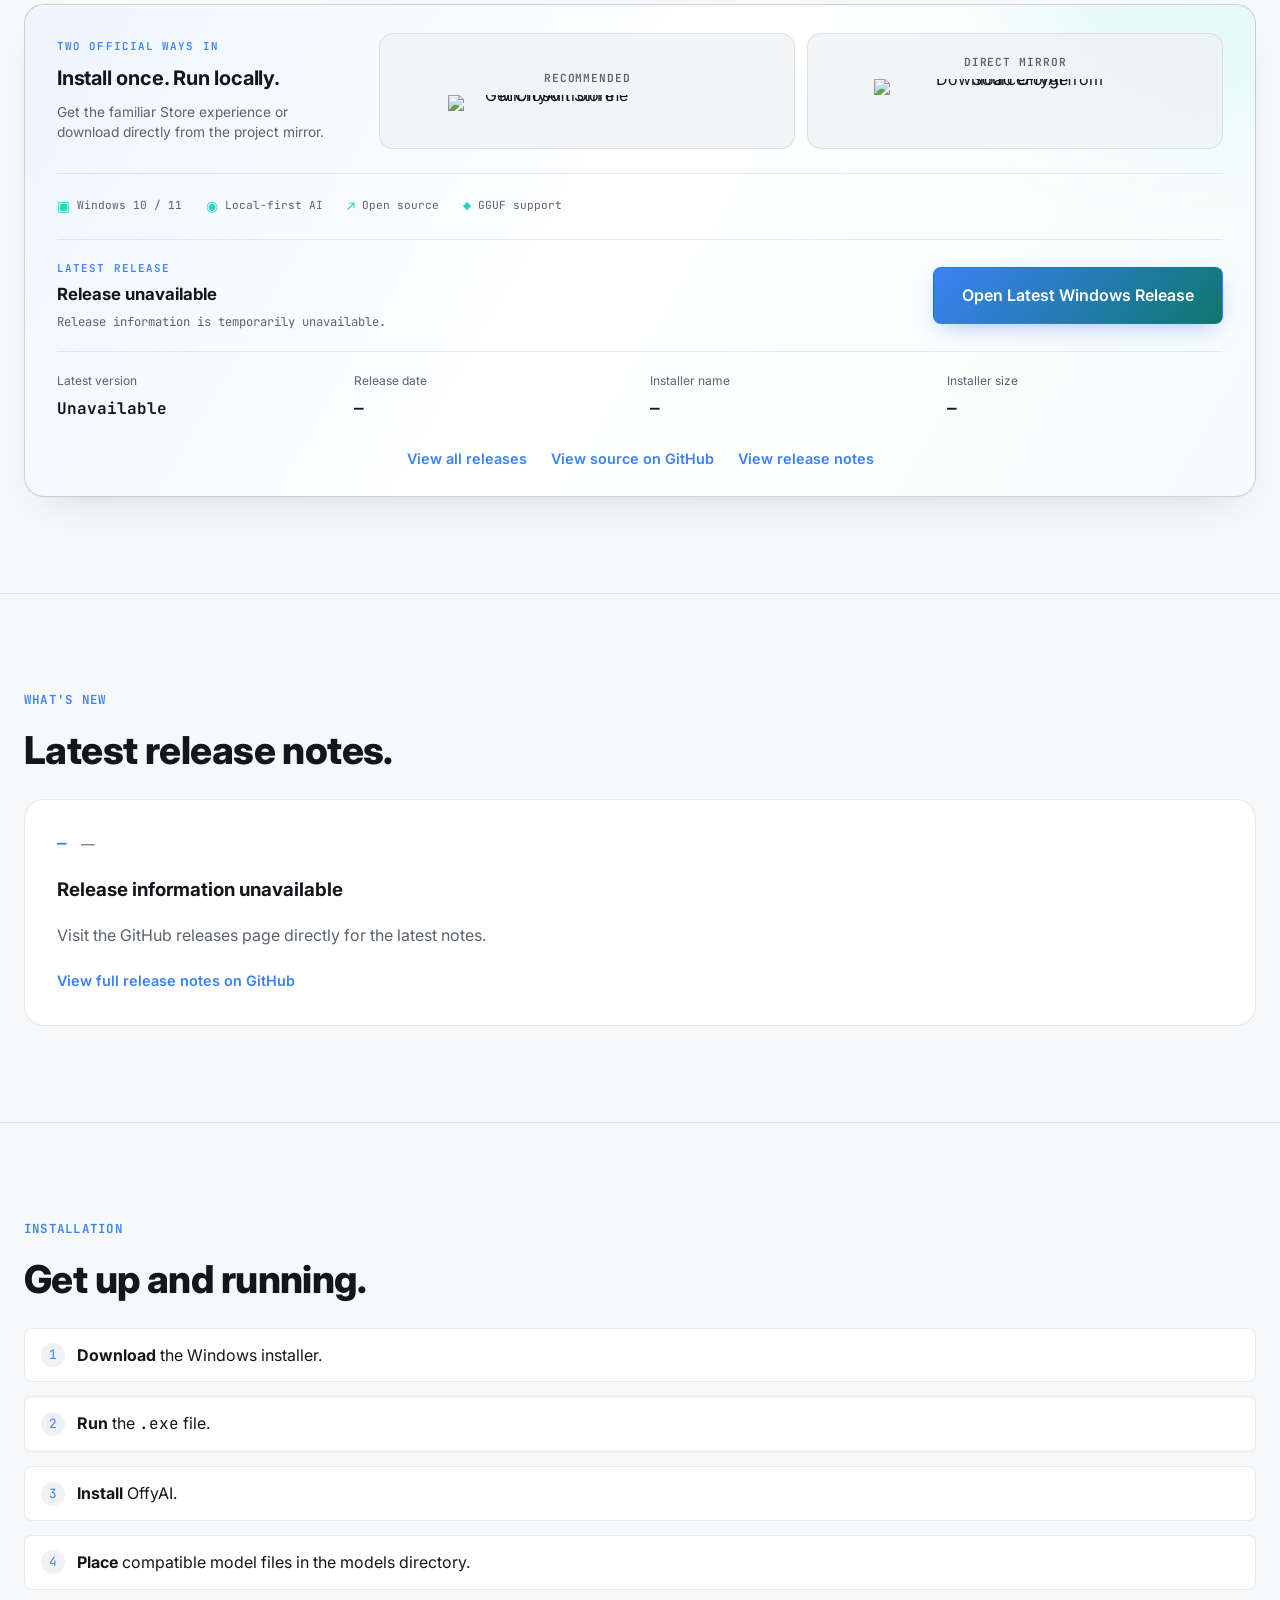
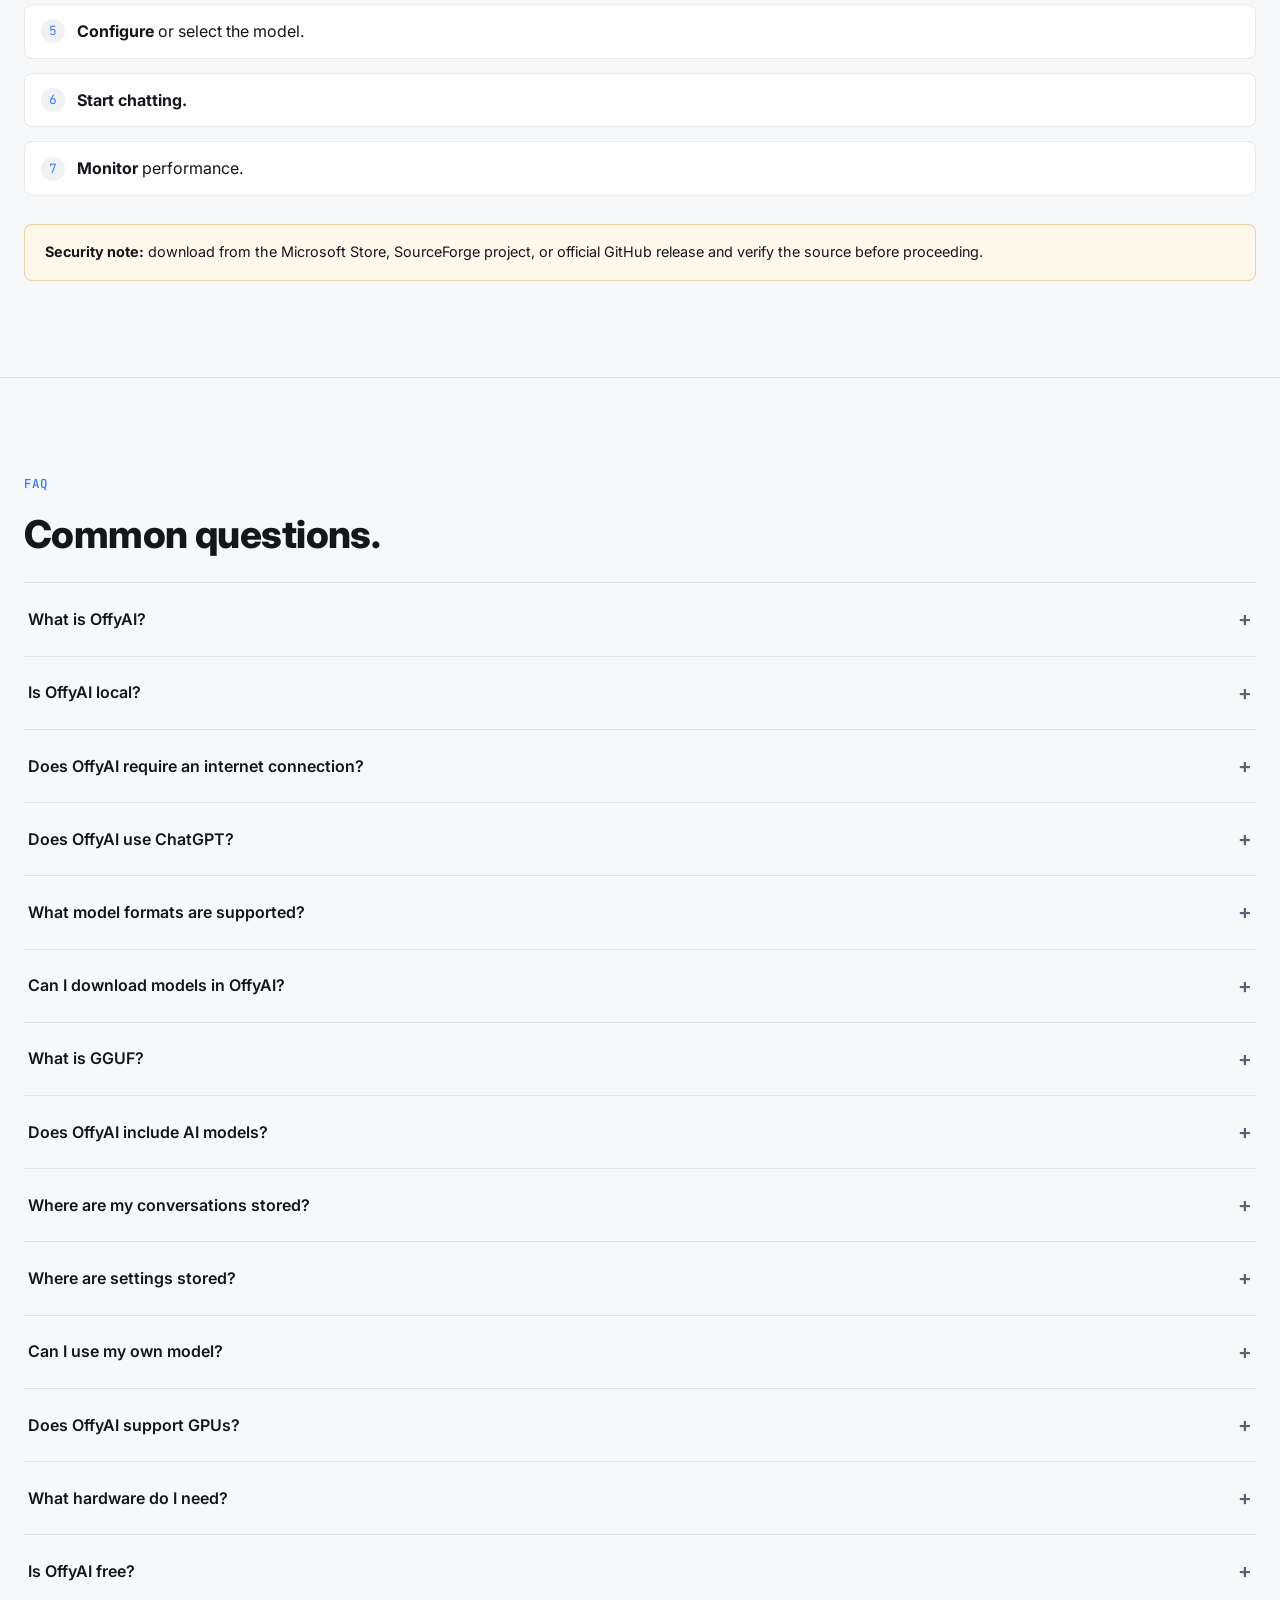
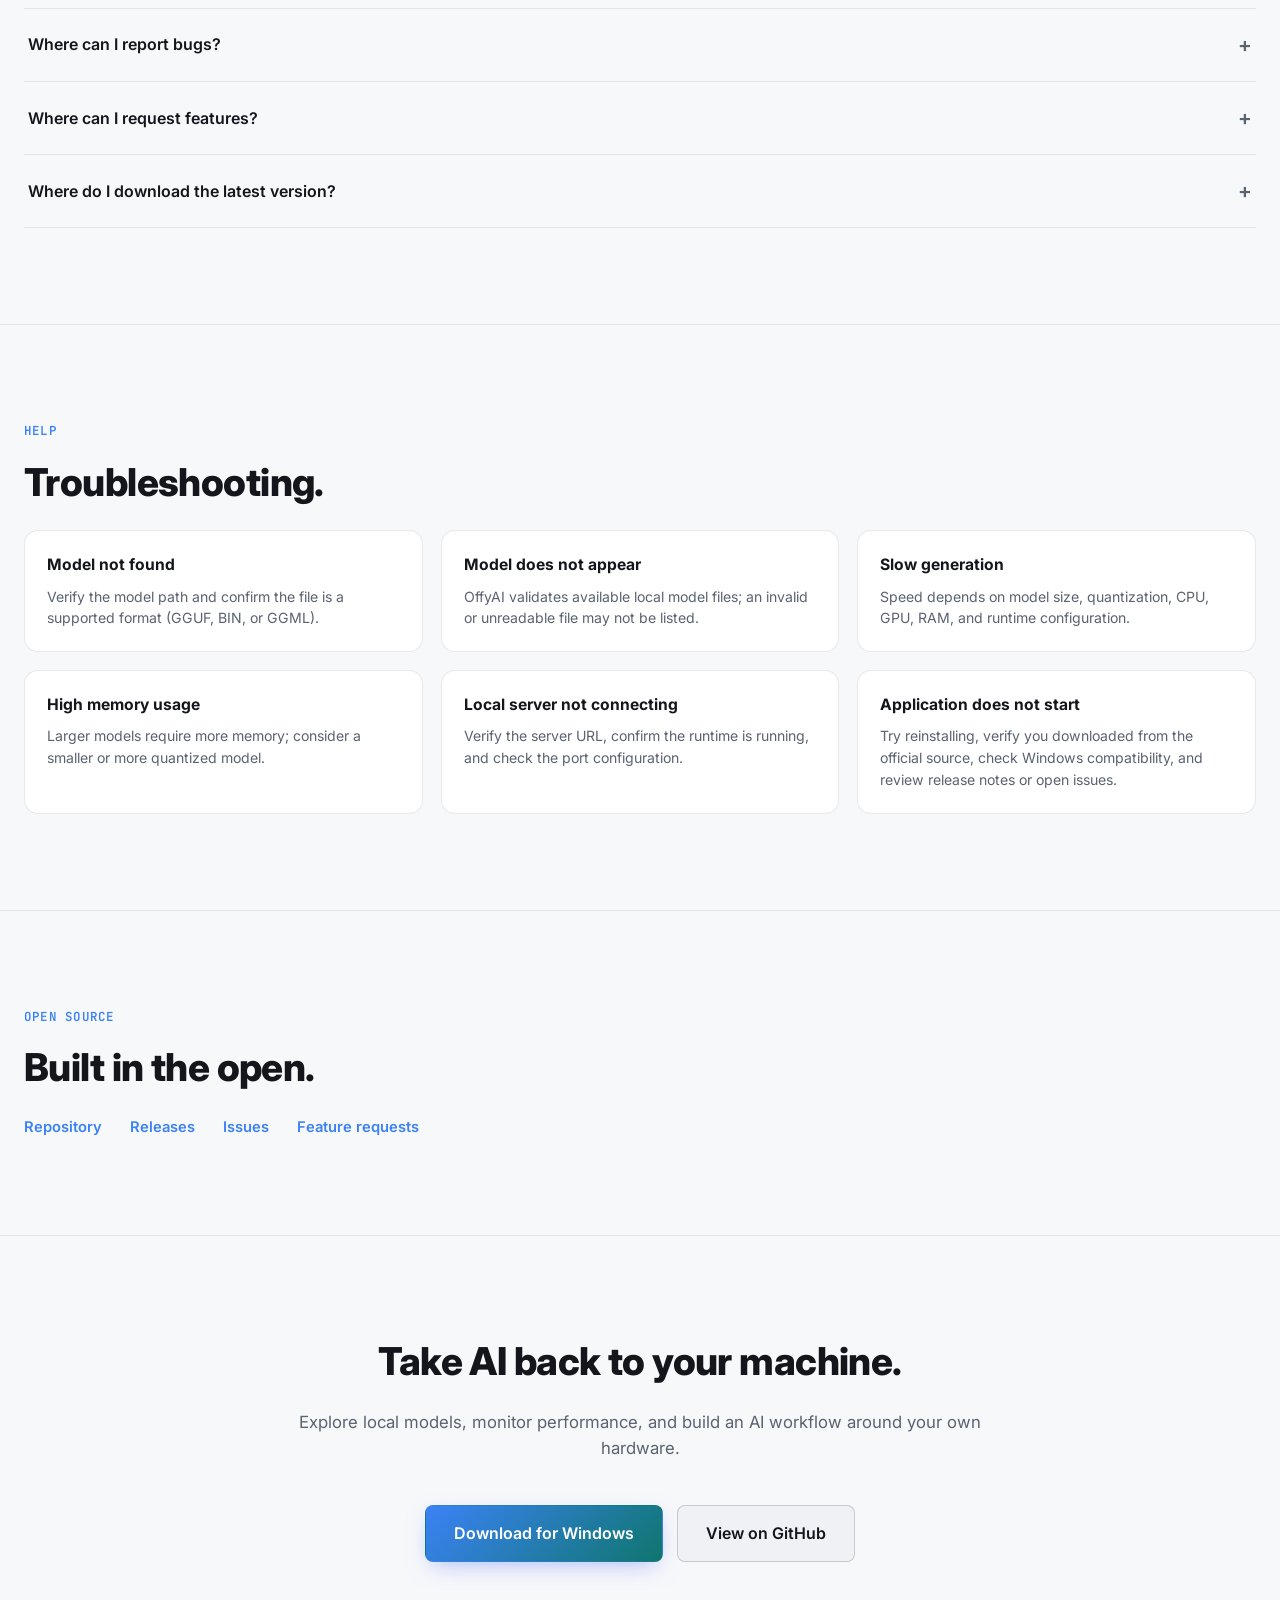
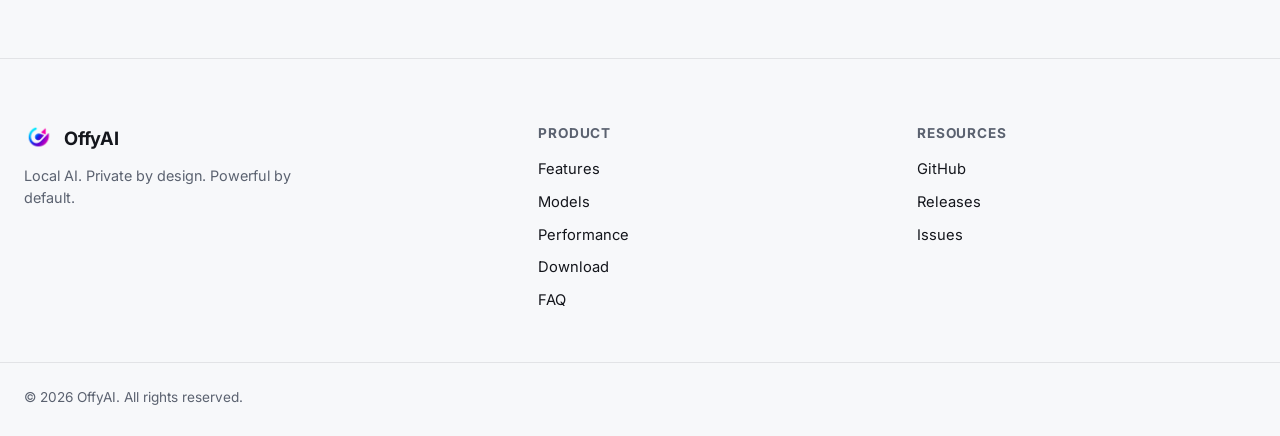
==== commit 90432081: "final commit" ====
--- a/index.html
+++ b/index.html
@@ -14,7 +14,8 @@
 <meta name="bingbot" content="index, follow, max-image-preview:large, max-snippet:-1, max-video-preview:-1">
 <link rel="canonical" href="https://offyai.vercel.app/">
 <meta name="theme-color" content="#0a0b0f">
-<link rel="icon" href="/favicon.ico" sizes="any">
+<link rel="icon" type="image/x-icon" href="https://offyai.vercel.app/favicon.ico" sizes="16x16 32x32">
+<link rel="shortcut icon" type="image/x-icon" href="https://offyai.vercel.app/favicon.ico">
 <link rel="icon" type="image/png" sizes="32x32" href="/favicon-32x32.png">
 <link rel="icon" type="image/png" sizes="16x16" href="/favicon-16x16.png">
 <link rel="icon" type="image/png" sizes="512x512" href="/offyai.png">
